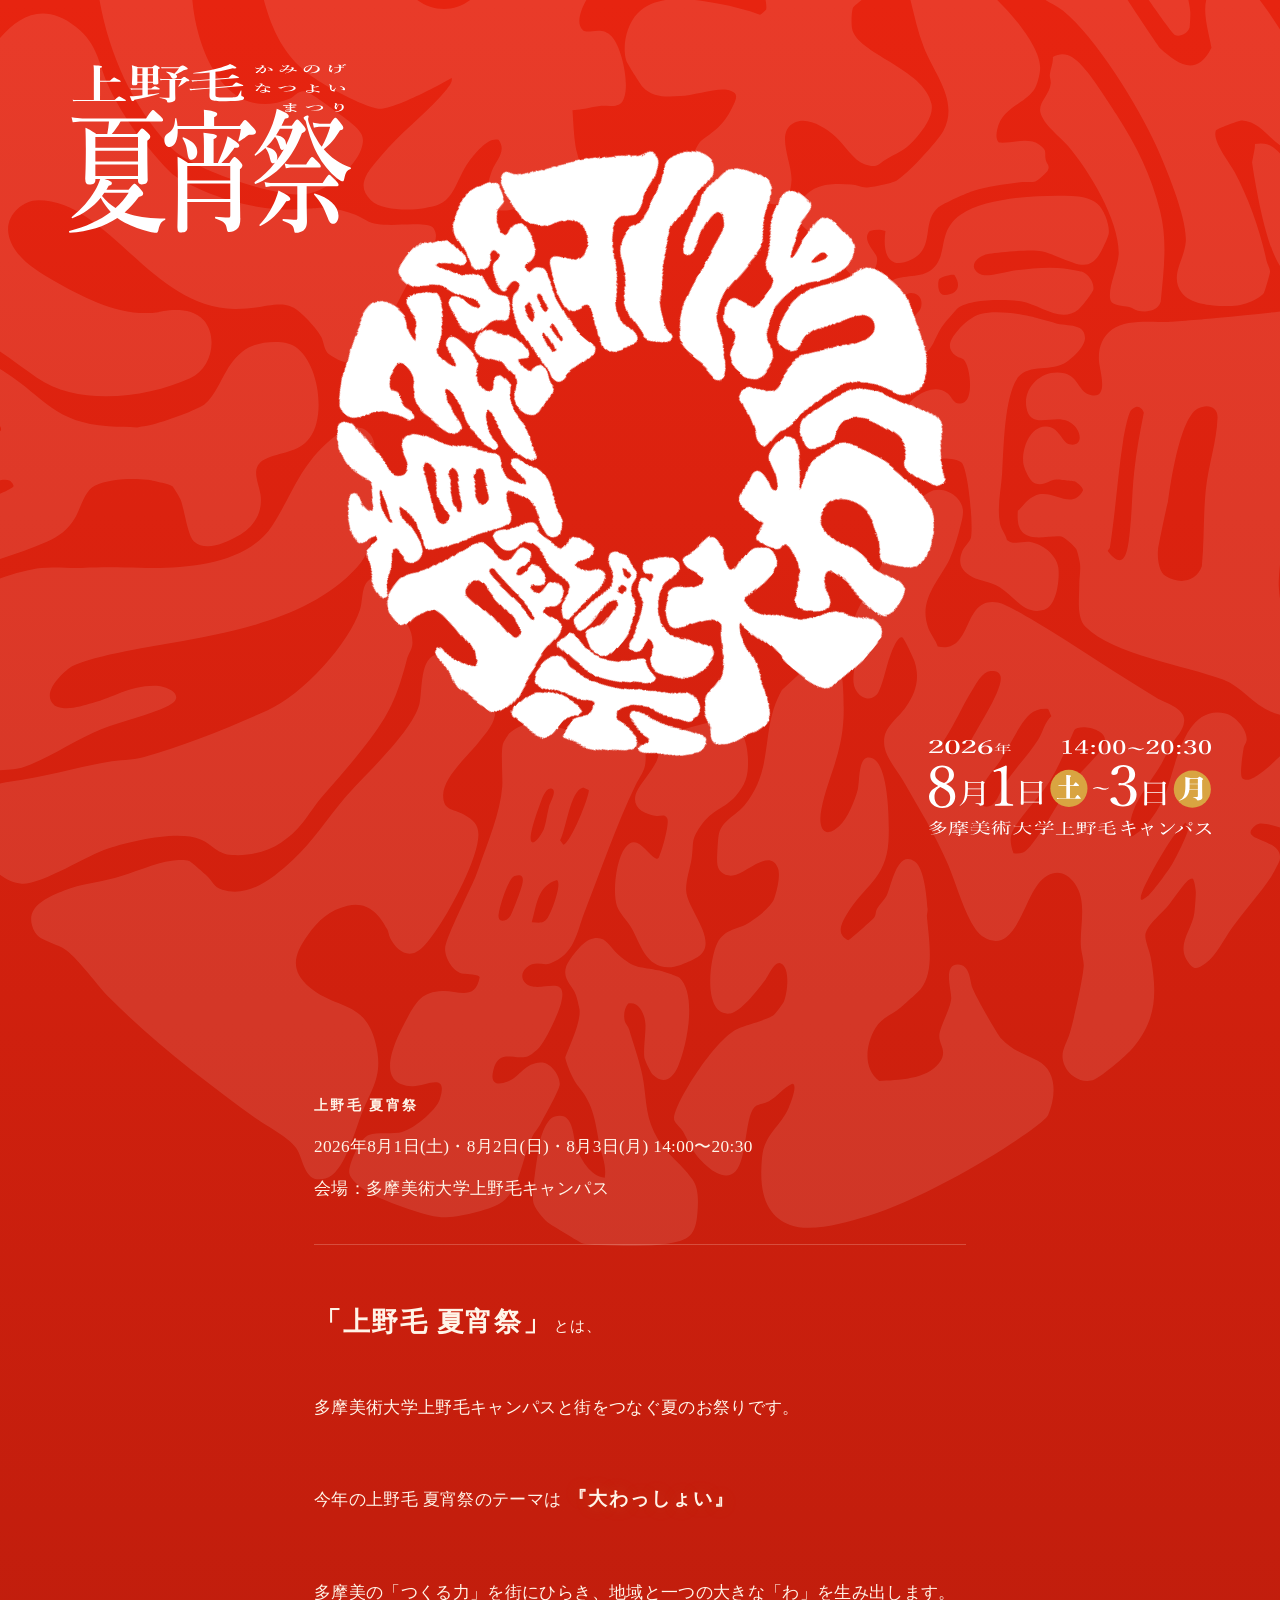
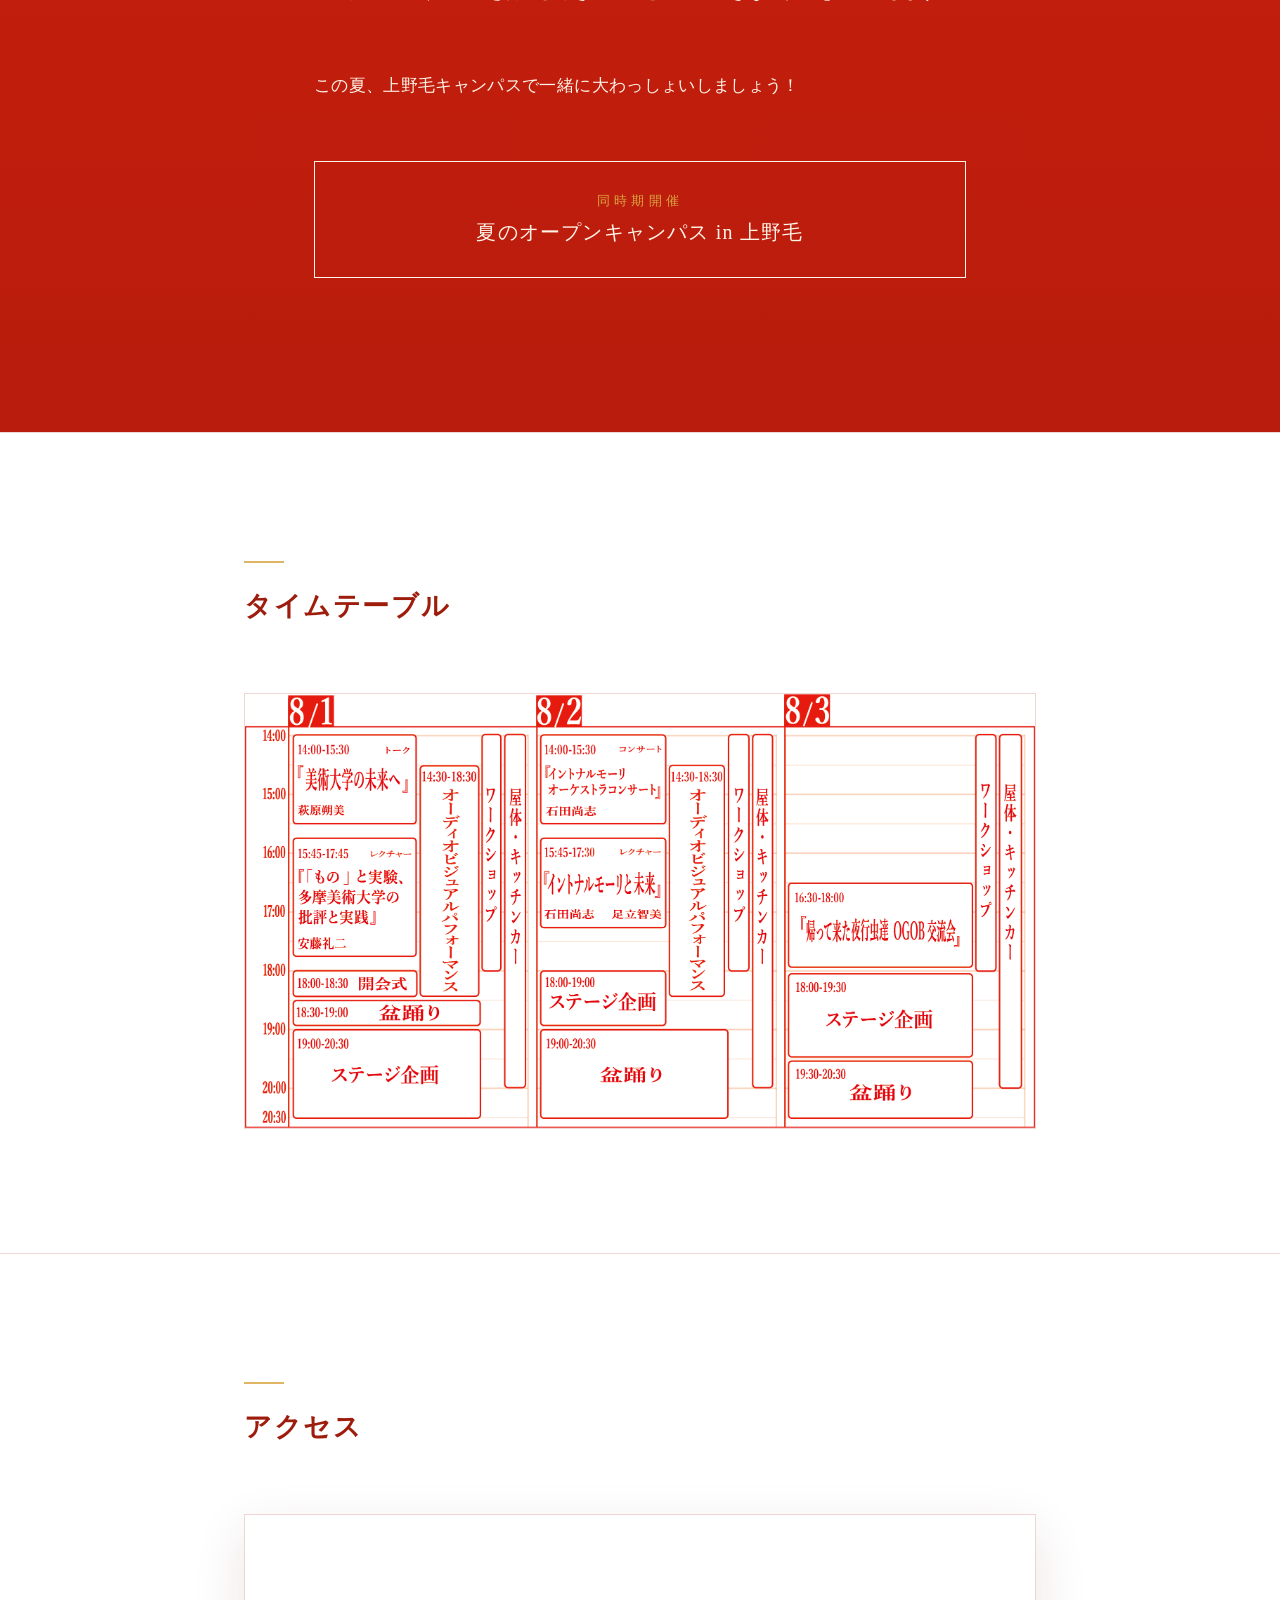
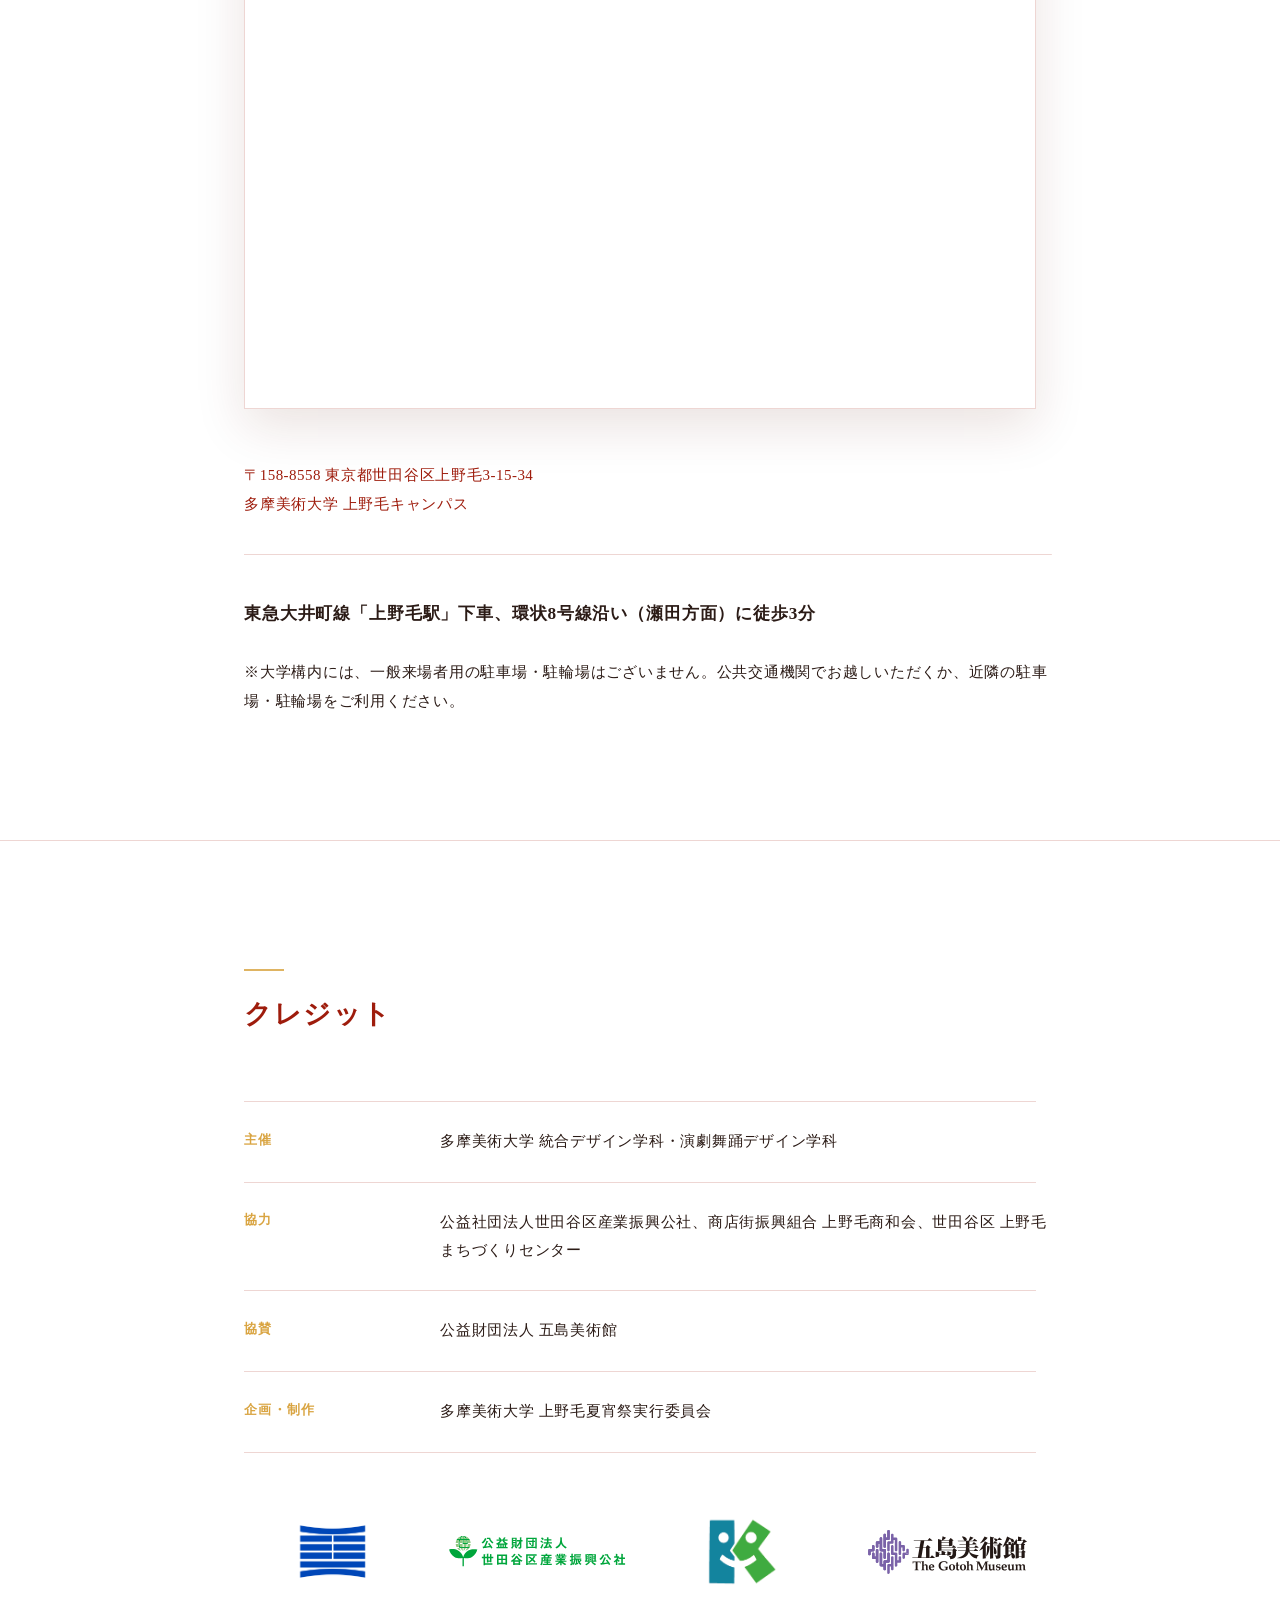
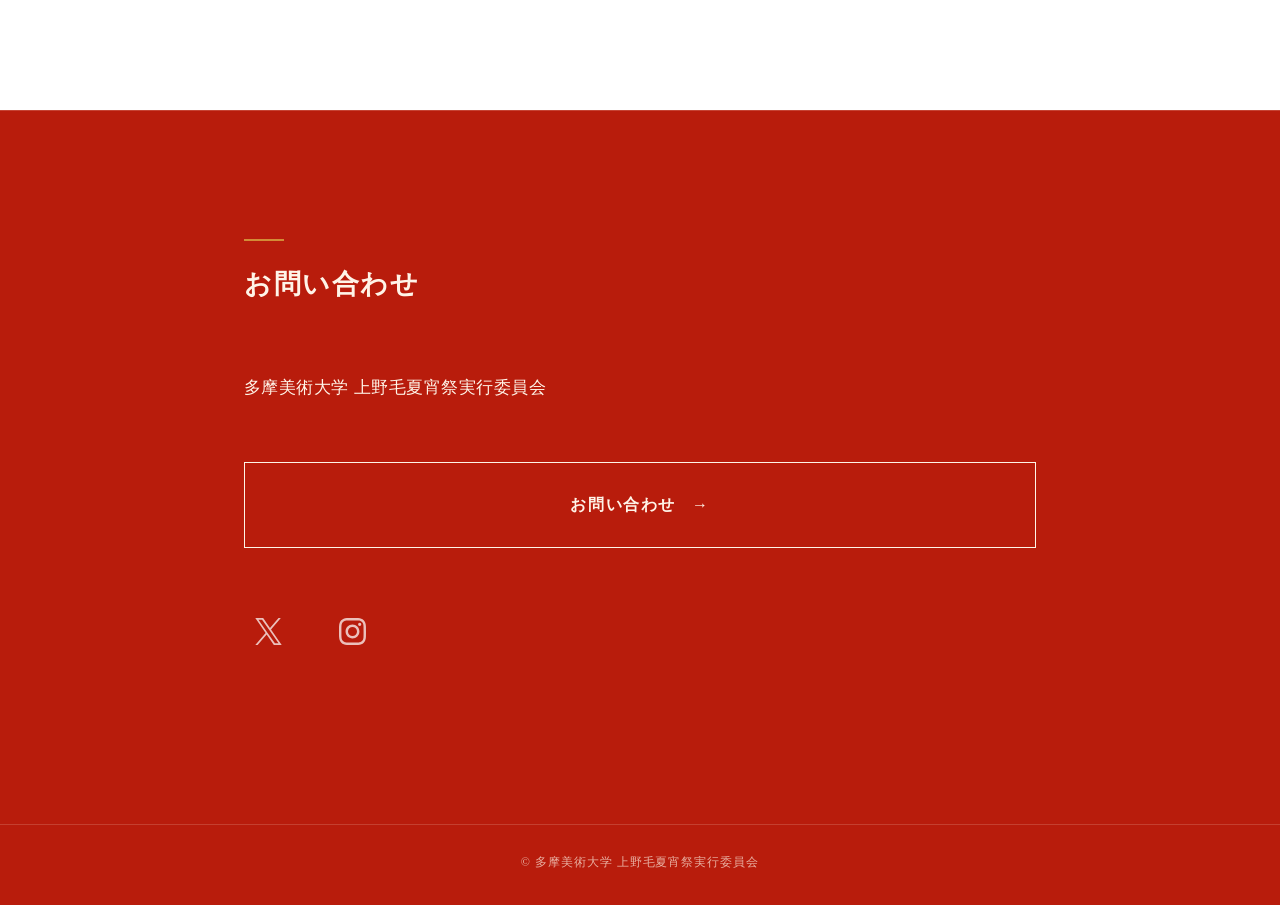
==== index.html @ 2c7de1b6 "Add files via upload" ====
<!DOCTYPE html>
<html lang="ja">

<head>
  <meta charset="utf-8">
  <meta name="viewport" content="width=device-width, initial-scale=1.0, viewport-fit=cover">
  <title>上野毛 夏宵祭</title>
  <meta name="description" content="多摩美術大学上野毛キャンパスと街をつなぐ夏のお祭り「上野毛 夏宵祭」。2026年8月1日(土)〜3日(月)14:00〜20:30開催。">
  <meta property="og:title" content="上野毛 夏宵祭">
  <meta property="og:description" content="多摩美術大学上野毛キャンパスと街をつなぐ夏のお祭り「上野毛 夏宵祭」。2026年8月1日(土)〜3日(月) 14:00〜20:30開催。">
  <meta property="og:type" content="website">
  <meta property="og:image" content="logo.svg">
  <meta name="color-scheme" content="light">
  <link rel="icon" type="image/svg+xml" href="logo.svg">
  <link href="sanitize.css" rel="stylesheet">
  <link href="style.css" rel="stylesheet">
</head>

<body>
  <svg width="0" height="0" style="position:absolute; overflow:hidden" aria-hidden="true">
    <defs>
      <filter id="wobble" x="-20%" y="-20%" width="140%" height="140%" color-interpolation-filters="sRGB">
        <feTurbulence type="fractalNoise" numOctaves="2" seed="7" result="noise">
          <animate attributeName="baseFrequency" dur="24s" values="0.012 0.018;0.02 0.01;0.012 0.018"
            repeatCount="indefinite" />
        </feTurbulence>
        <feDisplacementMap in="SourceGraphic" in2="noise" scale="22" xChannelSelector="R" yChannelSelector="G" />
      </filter>
    </defs>
  </svg>

  <header class="site-header" id="siteHeader">
    <a href="#Top" class="brand-mark">上野毛 夏宵祭</a>
    <nav>
      <ul>
        <li><a class="nav-timetable" href="#Timetable">タイムテーブル</a></li>
        <li><a href="#Access">アクセス</a></li>
        <li><a href="#Credit">クレジット</a></li>
        <li><a href="#Form">お問い合わせ</a></li>
      </ul>
    </nav>
  </header>

  <div class="hero-zone">
    <section id="Top" class="Top">
      <div class="Logo">
        <div class="logo-spin" id="logoSpin">
          <img src="logo.svg" alt="上野毛 夏宵祭 大わっしょい">
        </div>
      </div>

      <div class="hero">
        <div class="hero-top-group">
          <div class="Title fade-in" data-fade-delay="1">
            <h1 class="visually-hidden">上野毛 夏宵祭</h1>
            <img src="title.svg" alt="上野毛 夏宵祭">
          </div>
        </div>

        <div class="Date fade-in" data-fade-delay="2">
          <img src="date.svg" alt="2026年8月1日(土)〜3日(月) 14:00〜20:30 多摩美術大学上野毛キャンパス">
        </div>
      </div>
    </section>

    <section id="Overview" class="Overview-section">
      <div class="Overview">
        <p class="overview-meta fade-in">
          <span class="overview-meta-title">上野毛 夏宵祭</span>
          <span class="overview-meta-line">2026年8月1日(土)・8月2日(日)・8月3日(月) 14:00〜20:30</span>
          <span class="overview-meta-line">会場：多摩美術大学上野毛キャンパス</span>
        </p>

        <h2 class="fade-in"><span class="heading-main">「上野毛 夏宵祭」</span><span class="toha">とは、</span></h2>

        <p class="fade-in">
          多摩美術大学上野毛キャンパスと街をつなぐ夏のお祭りです。
        </p>
        <p class="fade-in lead">今年の上野毛 夏宵祭のテーマは<span class="theme theme-drop">『大わっしょい』</span></p>
        <p class="fade-in">
          多摩美の「つくる力」を街にひらき、地域と一つの大きな「わ」を生み出します。
        </p>
        <p class="fade-in">この夏、上野毛キャンパスで一緒に大わっしょいしましょう！</p>

        <div class="notice fade-in">
          <span class="notice-label">同時期開催</span>
          <span class="notice-body">夏のオープンキャンパス in 上野毛</span>
        </div>
      </div>
    </section>
  </div>

  <section id="Timetable" class="Timetable">
    <div class="section-inner">
      <h2 class="fade-in">タイムテーブル</h2>

      <div class="timetable-wrap fade-in">
        <img src="timetable.png" alt="2026年8月1日から8月3日までのタイムテーブル">
      </div>
    </div>
  </section>

  <section id="Access" class="Access">
    <div class="section-inner">
      <h2 class="fade-in">アクセス</h2>

      <div class="map-wrap fade-in">
        <iframe
          src="https://www.google.com/maps/embed?pb=!1m18!1m12!1m3!1d3243.5521321354745!2d139.63661190000002!3d35.61411280000001!2m3!1f0!2f0!3f0!3m2!1i1024!2i768!4f13.1!3m3!1m2!1s0x6018f44269ab2271%3A0x83aaddc3f3e6a5f8!2z5aSa5pGp576O6KGT5aSn5a2m5LiK6YeO5q-b44Kt44Oj44Oz44OR44K5!5e0!3m2!1sja!2sjp!4v1781884078794!5m2!1sja!2sjp"
          width="600" height="450" style="border:0;" allowfullscreen="" loading="lazy"
          referrerpolicy="no-referrer-when-downgrade"></iframe>
      </div>

      <div class="access-info fade-in">
        <p class="address">〒158-8558 東京都世田谷区上野毛3-15-34<br>多摩美術大学 上野毛キャンパス</p>

        <dl class="access-list">
          <div class="access-row">
            <dd>東急大井町線「上野毛駅」下車、環状8号線沿い（瀬田方面）に徒歩3分</dd>
          </div>
          <div class="access-row">
            <dd>※大学構内には、一般来場者用の駐車場・駐輪場はございません。公共交通機関でお越しいただくか、近隣の駐車場・駐輪場をご利用ください。</dd>
          </div>
        </dl>
      </div>
    </div>
  </section>

  <section id="Credit" class="Credit">
    <div class="section-inner">
      <h2 class="fade-in">クレジット</h2>

      <dl class="credit-list fade-in">
        <div class="credit-row">
          <dt>主催</dt>
          <dd>多摩美術大学 統合デザイン学科・演劇舞踊デザイン学科</dd>
        </div>
        <div class="credit-row">
          <dt>協力</dt>
          <dd>公益社団法人世田谷区産業振興公社、商店街振興組合 上野毛商和会、世田谷区 上野毛まちづくりセンター</dd>
        </div>
        <div class="credit-row">
          <dt>協賛</dt>
          <dd>公益財団法人 五島美術館</dd>
        </div>
        <div class="credit-row">
          <dt>企画・制作</dt>
          <dd>多摩美術大学 上野毛夏宵祭実行委員会</dd>
        </div>
      </dl>

      <div class="logos fade-in">
        <img class="logo-tamabi" src="tamabi.png" alt="多摩美術大学">
        <img class="logo-koeki" src="koeki.svg" alt="公益財団法人">
        <img class="logo-showakai" src="showakai.png" alt="上野毛商和会">
        <img class="logo-goto" src="goto.svg" alt="五島美術館">
      </div>
    </div>
  </section>

  <section id="Form" class="Form">
    <div class="section-inner">
      <h2 class="fade-in">お問い合わせ</h2>
      <p class="form-text fade-in">
        多摩美術大学 上野毛夏宵祭実行委員会
      </p>

      <a class="contact-link fade-in" href="https://forms.gle/DWbM19Lf968j3efZ6" target="_blank" rel="noopener">
        <span>お問い合わせ</span>
        <span class="contact-link-arrow" aria-hidden="true">→</span>
      </a>

      <div class="social-links fade-in">
        <a href="https://x.com/natsuyoimatsuri?s=20" target="_blank" rel="noopener" aria-label="X（旧Twitter）">
          <img src="x.svg" alt="x">
        </a>
        <a href="https://www.instagram.com/natsuyoimatsuri?utm_source=ig_web_button_share_sheet&amp;igsh=ZDNlZDc0MzIxNw=="
          target="_blank" rel="noopener" aria-label="Instagram"> <img src="Instagram.svg" alt="instagram">
        </a>
      </div>
    </div>
  </section>

  <footer>
    <small>&copy; 多摩美術大学 上野毛夏宵祭実行委員会</small>
  </footer>

  <script src="main.js"></script>
</body>

</html>
---- sanitize.css ----
/* Reset
 * ========================================================================== */

*,
::before,
::after {
  box-sizing: border-box;
}

::before,
::after {
  text-decoration: inherit;
  vertical-align: inherit;
}

html {
  cursor: default;
  line-height: 1.5;
  tab-size: 4;
  -webkit-tap-highlight-color: transparent;
  -webkit-text-size-adjust: 100%;
  word-break: break-word;
}

/* Sections
 * ========================================================================== */

body {
  margin: 0;
}

h1 {
  font-size: 2em;
  margin: 0.67em 0;
}

/* Grouping content
 * ========================================================================== */

dl dl, dl ol, dl ul,
ol dl, ul dl,
ol ol, ol ul,
ul ol, ul ul {
  margin: 0;
}

hr {
  height: 0;
  overflow: visible;
}

nav ol,
nav ul {
  list-style: none;
  padding: 0;
}

pre {
  font-family: monospace, monospace;
  font-size: 1em;
}

/* Text-level semantics
 * ========================================================================== */

a {
  background-color: transparent;
}

abbr[title] {
  text-decoration: underline dotted;
}

b,
strong {
  font-weight: bolder;
}

code,
kbd,
samp {
  font-family: monospace, monospace;
  font-size: 1em;
}

small {
  font-size: 80%;
}

/* Embedded content
 * ========================================================================== */

audio,
canvas,
iframe,
img,
svg,
video {
  vertical-align: middle;
}

iframe {
  border-style: none;
}

img {
  border-style: none;
}

svg:not([fill]) {
  fill: currentColor;
}

/* Tabular data
 * ========================================================================== */

table {
  border-collapse: collapse;
}

/* Forms
 * ========================================================================== */

button,
input,
select {
  margin: 0;
}

button {
  text-transform: none;
}

button,
[type="button"],
[type="reset"],
[type="submit"]

fieldset {
  border: 1px solid #a0a0a0;
  padding: 0.35em 0.75em 0.625em;
}

legend {
  color: inherit;
  display: table;
  max-width: 100%;
  white-space: normal;
}

progress {
  vertical-align: baseline;
}

select {
  text-transform: none;
}

textarea {
  margin: 0;
  overflow: auto;
  resize: vertical;
}

[type="checkbox"],
[type="radio"] {
  padding: 0;
}

[type="search"] {
  outline-offset: -2px;
}

::-webkit-inner-spin-button,
::-webkit-outer-spin-button {
  height: auto;
}

::-webkit-input-placeholder {
  color: inherit;
  opacity: 0.54;
}

::-webkit-search-decoration {
  -webkit-appearance: none;
}

::-webkit-file-upload-button {
  -webkit-appearance: button;
  font: inherit;
}

::-moz-focus-inner {
  border-style: none;
  padding: 0;
}

:-moz-focusring {
  outline: 1px dotted ButtonText;
}

:-moz-ui-invalid {
  box-shadow: none;
}

/* Interactive
 * ========================================================================== */

dialog {
  background-color: white;
  border: solid;
  color: black;
  display: block;
  height: fit-content;
  left: 0;
  margin: auto;
  padding: 1em;
  position: absolute;
  right: 0;
  width: fit-content;
}

dialog:not([open]) {
  display: none;
}

summary {
  display: list-item;
}

/* User interaction
 * ========================================================================== */

a,
area,
button,
input,
label,
select,
summary,
textarea,
[tabindex] {
  touch-action: manipulation;
}

[hidden] {
  display: none;
}

/* Accessibility
 * ========================================================================== */

[aria-busy="true"] {
  cursor: progress;
}

[aria-controls] {
  cursor: pointer;
}

[aria-disabled="true"],
[disabled] {
  cursor: not-allowed;
}

[aria-hidden="false"][hidden] {
  display: initial;
}

[aria-hidden="false"][hidden]:not(:focus) {
  clip: rect(0, 0, 0, 0);
  position: absolute;
}
---- style.css ----
:root {
  --red: #e72410;
  --red-ink: #9e1c0c;
  --red-deep: #b81c0c;
  --ink: #2b1b16;
  --cream: #fff4e8;
  --paper: #fff8ee;
  --cream-faint: rgba(255, 244, 232, 0.22);
  --paper-line: rgba(158, 28, 12, 0.18);
  --gold: #d9a441;
  --green: #0a7f4f;

  --font-display: "Yu Mincho", "YuMincho", "Hiragino Mincho ProN", serif;
  --font-body: "Yu Mincho", "YuMincho", "Hiragino Mincho ProN", serif;

  --ease-out: cubic-bezier(0.16, 1, 0.3, 1);
  --ease-soft: cubic-bezier(0.22, 0.61, 0.36, 1);
}

*,
*::before,
*::after {
  box-sizing: border-box;
  margin: 0;
  padding: 0;
}

html {
  scroll-behavior: smooth;
  background: var(--red);
  color-scheme: light;
  overscroll-behavior-y: none;
}

body {
  position: relative;
  isolation: isolate;
  background: var(--red);
  min-height: 100vh;
  min-height: 100svh;
  color: var(--red-ink);
  font-family: var(--font-body);
  overflow-x: hidden;
  -webkit-font-smoothing: antialiased;
  text-rendering: optimizeLegibility;
}

body::before {
  display: none;
}

a {
  color: inherit;
  text-decoration: none;
}

img {
  display: block;
  max-width: 100%;
}

::selection {
  background: var(--cream);
  color: var(--red-ink);
}

:focus-visible {
  outline: 2px solid var(--green);
  outline-offset: 6px;
}

.visually-hidden {
  position: absolute;
  width: 1px;
  height: 1px;
  padding: 0;
  margin: -1px;
  overflow: hidden;
  clip: rect(0, 0, 0, 0);
  white-space: nowrap;
  border: 0;
}

section {
  position: relative;
  width: 100%;
  scroll-margin-top: 78px;
}

#Top {
  scroll-margin-top: 0;
}


/* ===================================================================
   フェードイン（スクロール演出）
=================================================================== */

.fade-in {
  opacity: 0;
  transform: translateY(22px);
  transition: opacity 1.1s var(--ease-out),
    transform 1.1s var(--ease-out);
  will-change: opacity, transform;
}

.fade-in.is-visible {
  opacity: 1;
  transform: translateY(0);
  will-change: auto;
}

@media (prefers-reduced-motion: reduce) {
  .fade-in {
    opacity: 1;
    transform: none;
    transition: none;
  }

  .site-header {
    opacity: 1;
    transform: none;
    pointer-events: auto;
    transition: none;
    animation: none !important;
  }

  .logo-spin {
    animation: none !important;
  }

  .logo-spin img {
    filter: brightness(0) invert(1) !important;
  }
}


/* ===================================================================
   HEADER
=================================================================== */

.site-header {
  position: fixed;
  top: 0;
  left: 0;
  right: 0;
  z-index: 100;
  display: flex;
  align-items: flex-start;
  justify-content: space-between;
  padding: clamp(20px, 2.2vw, 24px) clamp(22px, 4vw, 58px);
  background: none;
  opacity: 0;
  transform: translateY(-12px);
  pointer-events: none;
  transition: opacity 0.7s var(--ease-out),
    transform 0.7s var(--ease-out);
}

.site-header.is-visible {
  opacity: 1;
  transform: translateY(0);
  pointer-events: auto;
}

.site-header.is-appearing {
  animation: headerAppear 0.9s var(--ease-out) both;
}

@keyframes headerAppear {
  from {
    opacity: 0;
    transform: translateY(-14px);
  }

  to {
    opacity: 1;
    transform: translateY(0);
  }
}

/* 既定（地が赤系のとき）：白文字。.is-on-light が付くと赤文字に反転 */
.brand-mark {
  display: inline-block;
  font-family: var(--font-display);
  font-size: clamp(15px, 1.3vw, 17px);
  font-weight: 600;
  letter-spacing: 0.16em;
  color: var(--cream);
  white-space: nowrap;
  transform: scaleX(1.2);
  transform-origin: left center;
  transition: color 0.35s var(--ease-soft);
}

.site-header nav ul {
  display: flex;
  flex-direction: column;
  align-items: flex-end;
  gap: clamp(6px, 1vw, 9px);
  list-style: none;
}

.site-header nav li,
.site-header nav a {
  white-space: nowrap;
}

.site-header nav a {
  position: relative;
  display: inline-block;
  font-size: clamp(13px, 1.05vw, 14.5px);
  letter-spacing: 0.12em;
  color: var(--cream);
  opacity: 1;
  padding-bottom: 3px;
  transform: scaleX(1.2);
  transform-origin: right center;
  transition: opacity 0.3s var(--ease-soft),
    color 0.35s var(--ease-soft),
    transform 0.35s var(--ease-soft);
}

.site-header nav a::after {
  content: "";
  position: absolute;
  left: 0;
  right: 100%;
  bottom: 0;
  height: 1px;
  background: var(--gold);
  transition: right 0.35s var(--ease-out);
}

.site-header nav a:hover {
  opacity: 1;
}

.site-header nav a:hover::after {
  right: 0;
}

/* 背後が白系（Access / Credit）のときは赤文字に反転 */
.site-header.is-on-light .brand-mark,
.site-header.is-on-light nav a {
  color: var(--red-ink);
}


/* ===================================================================
   HERO ZONE — Top + Overview を貫く共通の背景模様
=================================================================== */

.hero-zone {
  position: relative;
  isolation: isolate;
  overflow: hidden;
  color: var(--cream);
  background: linear-gradient(180deg, var(--red) 0%, var(--red-deep) 100%);
}

/* 背景にうっすら浮かぶロゴ模様（白・透明度10%）。
   横は画面中央、縦はTopセクションの中央に正確に重なる位置に固定。
   画面横幅に連動して拡大縮小し、画像1枚分の余韻がOverview上部まで自然に続く。 */
.hero-zone::before {
  content: "";
  position: absolute;
  inset: 0;
  background-image: url("logo.svg");
  background-repeat: no-repeat;
  background-position: center calc(50svh - 60vw);
  background-size: 120vw;
  filter: brightness(0) invert(1);
  opacity: 0.1;
  pointer-events: none;
  z-index: 0;
}

.hero-zone::after {
  content: "";
  position: absolute;
  inset: auto 0 0;
  height: clamp(88px, 13vw, 160px);
  pointer-events: none;
  z-index: 0;
}

.hero-zone>section {
  position: relative;
  z-index: 1;
}


/* ===================================================================
   TOP — ファーストビュー
=================================================================== */

.Top {
  width: 100%;
  height: 100vh;
  height: 100svh;
  min-height: 560px;
  position: relative;
  display: flex;
  flex-direction: column;
  justify-content: center;
}

.Top .hero {
  position: absolute;
  inset: 0;
  max-width: 1440px;
  margin: 0 auto;
  padding: clamp(38px, 5vw, 64px) clamp(28px, 5.4vw, 88px);
  display: flex;
  flex-direction: column;
  justify-content: space-between;
  pointer-events: none;
}

/* モバイル専用グループ。PCではグリッドに干渉しないよう透過させる */
.hero-top-group {
  display: contents;
}

.Title {
  align-self: flex-start;
  pointer-events: auto;
}

.Title img {
  width: clamp(230px, 22vw, 340px);
  height: auto;
  filter: brightness(0) invert(1);
}

/* ロゴは画面（Top）の縦横中央に正確に固定。Title/Dateのレイヤーとは独立 */
.Logo {
  position: absolute;
  top: 50%;
  left: 50%;
  transform: translate(-50%, -50%);
  display: flex;
  justify-content: center;
  align-items: center;
  pointer-events: none;
}

/* ゆっくり回転＋スクロールで一瞬加速する祭りの鼓動 */
.logo-spin {
  width: clamp(340px, 47vw, 620px);
  transform: rotate(var(--spin-angle, 0deg));
  animation: logoRotate 48s linear infinite;
  transform-origin: 50% 50%;
}

.logo-spin.is-pulsing {
  animation: logoBurst 1.8s var(--ease-soft) 1;
}

.logo-spin img {
  width: 100%;
  height: auto;
  filter: brightness(0) invert(1) url("#wobble");
}

@keyframes logoRotate {
  from {
    transform: rotate(var(--spin-angle, 0deg));
  }

  to {
    transform: rotate(calc(var(--spin-angle, 0deg) + 360deg));
  }
}

/* スクロールで「太鼓を打つ」ように一拍加速してから定速回転に戻す */
@keyframes logoBurst {
  from {
    transform: rotate(var(--spin-angle, 0deg));
  }

  to {
    transform: rotate(calc(var(--spin-angle, 0deg) + 130deg));
  }
}

.Date {
  align-self: flex-end;
  display: flex;
  justify-content: flex-end;
  pointer-events: auto;
}

.Date img {
  width: clamp(240px, 22vw, 316px);
  height: auto;
  filter: none;
}


/* ===================================================================
   OVERVIEW — 説明文
=================================================================== */

.Overview-section {
  width: 100%;
}

.Overview-section.has-settled .fade-in {
  opacity: 1 !important;
  transform: none !important;
  transition-delay: 0s !important;
  will-change: auto;
}

.Overview {
  max-width: 780px;
  margin: 0 auto;
  padding: clamp(124px, 15vw, 204px) clamp(28px, 5vw, 84px) clamp(104px, 12vw, 156px);
}

/* 開催概要：チケットの半券のような実在感を罫線と数字組版で */
.overview-meta {
  display: flex;
  flex-direction: column;
  gap: 7px;
  margin-bottom: clamp(48px, 7vw, 76px);
  padding-bottom: clamp(26px, 3.6vw, 38px);
  border-bottom: 1px solid var(--cream-faint);
  font-size: clamp(12.5px, 1vw, 13.5px);
  letter-spacing: 0.04em;
  line-height: 1.95;
  color: var(--cream);
}

.overview-meta-title {
  display: inline-block;
  font-family: var(--font-display);
  font-size: clamp(13.5px, 1.05vw, 15px);
  font-weight: 600;
  letter-spacing: 0.18em;
  color: var(--cream);
  margin-bottom: 4px;
  transform-origin: left center;
}

/* セクション見出し：太字「本題」+ 細字「接続語」でウェイトの強弱をつくる */
section h2 {
  --heading-stretch: 1.5;
  display: inline-block;
  font-family: var(--font-display);
  font-weight: 600;
  font-size: clamp(23px, 2.1vw, 28px);
  letter-spacing: 0.06em;
  line-height: 1.48;
  margin-bottom: clamp(34px, 4.6vw, 48px);
  transform: scaleY(var(--heading-stretch));
}

section h2 .heading-main {
  display: inline-block;
  transform-origin: left center;
}

section h2 .toha {
  display: inline-block;
  font-weight: 400;
  font-size: clamp(15px, 1.2vw, 18px);
  color: var(--cream);
  letter-spacing: 0.08em;
  margin-left: 0.15em;
}

.Overview p {
  transform: scaleX(1.025);
  transform-origin: left center;
  font-size: clamp(16px, 1.35vw, 18px);
  line-height: 2;
  letter-spacing: 0.02em;
  margin-bottom: clamp(42px, 5.2vw, 58px);
}

.Overview p.lead {
  display: flex;
  align-items: baseline;
  flex-wrap: wrap;
  gap: 0 0.35em;
  margin-top: 0;
}

/* テーマの一句：本文の中で唯一、太く大きく際立たせる */
.Overview .theme {
  display: inline-block;
  font-family: var(--font-display);
  font-weight: 600;
  font-size: clamp(18px, 1.5vw, 24px);
  letter-spacing: 0.1em;
  line-height: 1;
  color: var(--cream);
  margin: 0;
  text-shadow: 0 0 18px rgba(217, 164, 65, 0.24);
  transform-origin: left center;
}

.notice {
  width: 100%;
  margin-top: clamp(40px, 5.6vw, 56px);
  display: flex;
  flex-direction: column;
  align-items: center;
  text-align: center;
  gap: 6px;
  padding: clamp(22px, 2.8vw, 30px) clamp(24px, 3.2vw, 36px);
  border: 1px solid var(--cream);
  background: transparent;
}

.notice-label {
  display: inline-block;
  font-family: var(--font-display);
  font-size: clamp(12px, 1vw, 16px);
  letter-spacing: 0.32em;
  color: var(--gold);
  transform-origin: center;
}

.notice-body {
  display: inline-block;
  font-size: clamp(18px, 1.6vw, 20px);
  letter-spacing: 0.06em;
  white-space: nowrap;
  transform-origin: center;
}


/* ===================================================================
   共通セクションラッパー（Access / Credit / Form）
=================================================================== */

.section-inner {
  max-width: 920px;
  margin: 0 auto;
  padding: clamp(88px, 10vw, 128px) clamp(28px, 5vw, 84px) clamp(84px, 10vw, 124px);
}

/* セクション見出しの上に、装飾的な短い飾り罫を添える */
.section-inner h2::before {
  content: "";
  display: block;
  width: 40px;
  height: 2px;
  background: var(--gold);
  margin-bottom: clamp(18px, 2.4vw, 24px);
  transform: scaleY(0.82);
  transform-origin: left center;
}


/* ===================================================================
   TIMETABLE
=================================================================== */

.Timetable {
  background: #ffffff;
  color: var(--red-ink);
  border-top: 1px solid var(--paper-line);
}

.timetable-wrap {
  width: 100%;
  margin-top: clamp(10px, 1.6vw, 18px);
  border: 1px solid var(--paper-line);
  background: #fff;
  overflow-x: auto;
  -webkit-overflow-scrolling: touch;
}

.timetable-wrap img {
  width: 100%;
  min-width: 720px;
  height: auto;
  display: block;
}


/* ===================================================================
   ACCESS
=================================================================== */

.Access {
  background: #ffffff;
  color: var(--red-ink);
  border-top: 1px solid var(--paper-line);
}

.map-wrap {
  position: relative;
  width: 100%;
  aspect-ratio: 16 / 10;
  margin-top: clamp(10px, 1.6vw, 18px);
  margin-bottom: clamp(36px, 5vw, 52px);
  border: 1px solid var(--paper-line);
  background: #fff;
  box-shadow: 0 18px 48px rgba(87, 21, 12, 0.12);
  overflow: hidden;
}

.map-wrap iframe {
  width: 100%;
  height: 100%;
  display: block;
}

.access-info .address {
  transform: scaleX(1.02);
  transform-origin: left center;
  font-size: clamp(14.5px, 1.15vw, 16px);
  line-height: 1.95;
  letter-spacing: 0.03em;
  margin-bottom: clamp(30px, 4vw, 42px);
  padding-bottom: clamp(26px, 3.4vw, 36px);
  border-bottom: 1px solid var(--paper-line);
}

.access-list {
  display: flex;
  flex-direction: column;
  gap: clamp(22px, 3vw, 28px);
}

.access-row dd {
  transform: scaleX(1.02);
  transform-origin: left center;
  font-size: clamp(14px, 1.15vw, 15.5px);
  line-height: 1.95;
  letter-spacing: 0.03em;
  color: var(--ink);
}

.access-row:first-child dd {
  font-size: clamp(15.5px, 1.32vw, 18px);
  font-weight: 600;
}

/* ===================================================================
   CREDIT
=================================================================== */

.Credit {
  background: #ffffff;
  color: var(--red-ink);
  border-top: 1px solid var(--paper-line);
}

.credit-list {
  margin-top: clamp(10px, 1.6vw, 18px);
  display: flex;
  flex-direction: column;
}

.credit-row {
  display: grid;
  grid-template-columns: clamp(108px, 15vw, 160px) 1fr;
  column-gap: clamp(20px, 2.8vw, 36px);
  padding: clamp(20px, 2.6vw, 26px) 0;
  border-bottom: 1px solid var(--paper-line);
}

.credit-row:first-child {
  border-top: 1px solid var(--paper-line);
}

.credit-row dt {
  display: inline-block;
  font-family: var(--font-display);
  font-size: clamp(13px, 1vw, 14.5px);
  font-weight: 600;
  letter-spacing: 0.1em;
  color: var(--gold);
  padding-top: 0.15em;
  transform-origin: left center;
}

.credit-row dd {
  transform: scaleX(1.02);
  transform-origin: left center;
  font-size: clamp(14px, 1.15vw, 15.5px);
  line-height: 1.9;
  letter-spacing: 0.03em;
  color: var(--ink);
}

.Credit .logos {
  display: grid;
  grid-template-columns: repeat(4, minmax(0, 1fr));
  align-items: center;
  justify-items: center;
  gap: clamp(14px, 2.2vw, 28px);
  margin-top: clamp(44px, 5.4vw, 64px);
  width: 100%;
}

.Credit .logos:empty {
  display: none;
  padding-top: 0;
  border-top: none;
}

.Credit .logos img {
  width: 100%;
  height: clamp(46px, 5.4vw, 72px);
  object-fit: contain;
}

.Credit .logos .logo-tamabi {
  max-width: 96%;
}

.Credit .logos .logo-koeki {
  max-width: 112%;
}

.Credit .logos .logo-showakai {
  max-width: 68%;
}

.Credit .logos .logo-goto {
  max-width: 90%;
}


/* ===================================================================
   FORM
=================================================================== */

.Form {
  background: var(--red-deep);
  color: var(--cream);
  border-top: 1px solid rgba(255, 244, 232, 0.18);
}

.Form .section-inner {
  padding-bottom: clamp(108px, 14vw, 168px);
}

.form-text {
  transform: scaleX(1.03);
  transform-origin: left center;
  font-size: clamp(15px, 1.3vw, 16.5px);
  line-height: 2.1;
  letter-spacing: 0.03em;
  color: var(--cream);
  margin-top: clamp(10px, 1.6vw, 18px);
}

/* お問い合わせフォームへのリンク */
.contact-link {
  width: 100%;
  display: flex;
  align-items: center;
  justify-content: center;
  gap: clamp(12px, 1.6vw, 16px);
  margin-top: clamp(40px, 5.6vw, 56px);
  padding: clamp(22px, 2.8vw, 30px) clamp(24px, 3.2vw, 36px);
  border: 1px solid var(--cream);
  background: transparent;
  font-family: var(--font-display);
  font-size: clamp(14px, 1.25vw, 16px);
  font-weight: 600;
  letter-spacing: 0.1em;
  color: var(--cream);
  text-align: center;
  transform-origin: center;
  transition: background-color 0.35s var(--ease-soft),
    color 0.35s var(--ease-soft);
}

.contact-link:hover {
  background-color: var(--cream);
  color: var(--red-ink);
}

/* X / Instagram アイコンリンク */
.social-links {
  display: flex;
  align-items: center;
  gap: clamp(26px, 3.2vw, 36px);
  margin-top: clamp(44px, 6vw, 60px);
}

.social-links a {
  display: inline-flex;
  align-items: center;
  justify-content: center;
  width: 48px;
  height: 48px;
  opacity: 0.72;
  transition: opacity 0.3s var(--ease-soft);
}

.social-links a:hover {
  opacity: 1;
}

.social-links img {
  width: 27px;
  height: 27px;
  filter: brightness(0) invert(1);
}

footer {
  display: flex;
  justify-content: center;
  padding: 28px 22px 34px;
  background: var(--red-deep);
  color: rgba(255, 244, 232, 0.68);
  font-size: 12px;
  letter-spacing: 0.08em;
  border-top: 1px solid rgba(255, 244, 232, 0.16);
}

footer small {
  font: inherit;
}

@media (hover: hover) {
  .map-wrap {
    transition: transform 0.45s var(--ease-soft), box-shadow 0.45s var(--ease-soft);
  }

  .map-wrap:hover {
    transform: translateY(-2px);
    box-shadow: 0 22px 58px rgba(87, 21, 12, 0.16);
  }
}


/* ===================================================================
   MOBILE
=================================================================== */

@media (max-width: 850px) {
  html,
  body {
    background: var(--red);
  }

  .site-header {
    padding: 16px 20px;
    background: none;
  }

  .site-header nav ul {
    gap: 6px;
  }

  .site-header nav a {
    font-size: 11.5px;
    letter-spacing: 0.1em;
    opacity: 1;
    transform: scaleX(1.14) scaleY(0.96);
  }

  .site-header nav a:hover {
    transform: scaleX(1.14) scaleY(0.96);
  }

  .hero-zone::before {
    background-position: center calc(50svh - 90vw);
    background-size: 180vw;
  }


  .Top {
    height: 100vh;
    height: 100svh;
  }

  .Top .hero {
    position: absolute;
    inset: 0;
    display: flex;
    flex-direction: column;
    justify-content: space-between;
    align-items: center;
    padding: clamp(38px, 10vw, 58px) 24px clamp(46px, 12vw, 70px);
    pointer-events: none;
  }

  .hero-top-group {
    display: flex;
    flex-direction: column;
    align-items: flex-start;
    align-self: flex-start;
    gap: 12px;
  }

  .Title img {
    width: clamp(178px, 49vw, 244px);
  }

  .Date img {
    width: clamp(184px, 49vw, 250px);
  }

  .logo-spin {
    width: clamp(240px, 70vw, 360px);
  }

  .Overview {
    padding: 92px 24px 72px;
  }

  .overview-meta {
    font-size: 12px;
  }

  section h2 {
    font-size: 21px;
  }

  section h2 .toha {
    font-size: 14px;
  }

  .Overview p {
    font-size: 15px;
    line-height: 2.12;
    margin-bottom: 40px;
    transform: scaleX(1.01);
  }

  .Overview .theme {
    font-size: 18px;
    line-height: 1.45;
  }

  .notice {
    padding-inline: 14px;
  }

  .notice-body {
    font-size: clamp(14px, 4vw, 18px);
    letter-spacing: 0.02em;
    transform: scaleX(1.02);
  }

  .access-info .address,
  .access-row dd,
  .credit-row dd,
  .form-text {
    transform: scaleX(1.01);
  }

  .contact-link {
    transform: none;
  }

  .Credit .logos {
    grid-template-columns: repeat(4, minmax(0, 1fr));
    gap: clamp(4px, 1.6vw, 8px);
  }

  .Credit .logos img {
    height: clamp(34px, 10vw, 48px);
  }

  .Credit .logos .logo-tamabi {
    max-width: 110%;
  }

  .Credit .logos .logo-koeki {
    max-width: 142%;
  }

  .Credit .logos .logo-showakai {
    max-width: 86%;
  }

  .Credit .logos .logo-goto {
    max-width: 104%;
  }

  .timetable-wrap {
    margin-inline: -22px;
    width: calc(100% + 44px);
    border-left: none;
    border-right: none;
  }

  .timetable-wrap img {
    min-width: 760px;
  }

  .social-links a {
    opacity: 1;
  }

  .section-inner {
    padding: 60px 22px 68px;
  }

  .credit-row {
    grid-template-columns: 1fr;
    row-gap: 6px;
  }

  .map-wrap {
    aspect-ratio: 1 / 1;
  }

  .Form .section-inner {
    padding-bottom: 84px;
  }
}
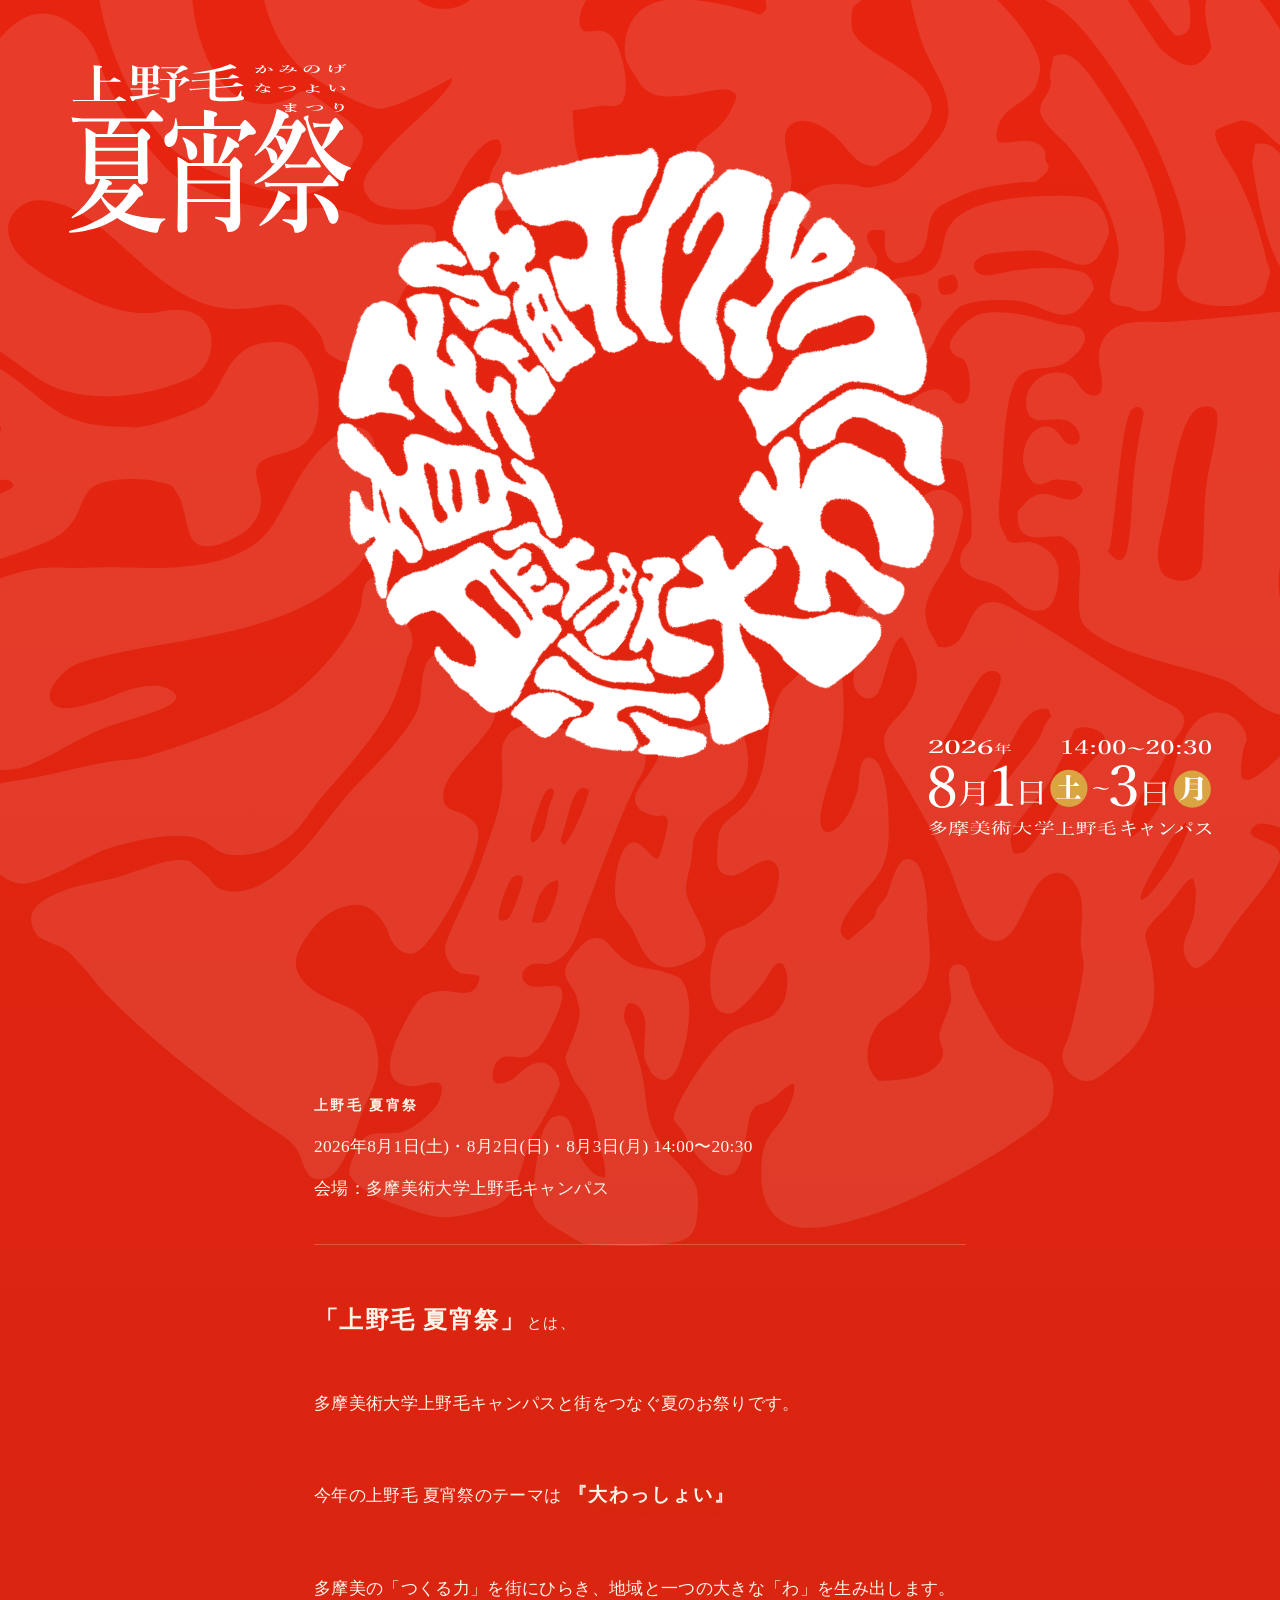
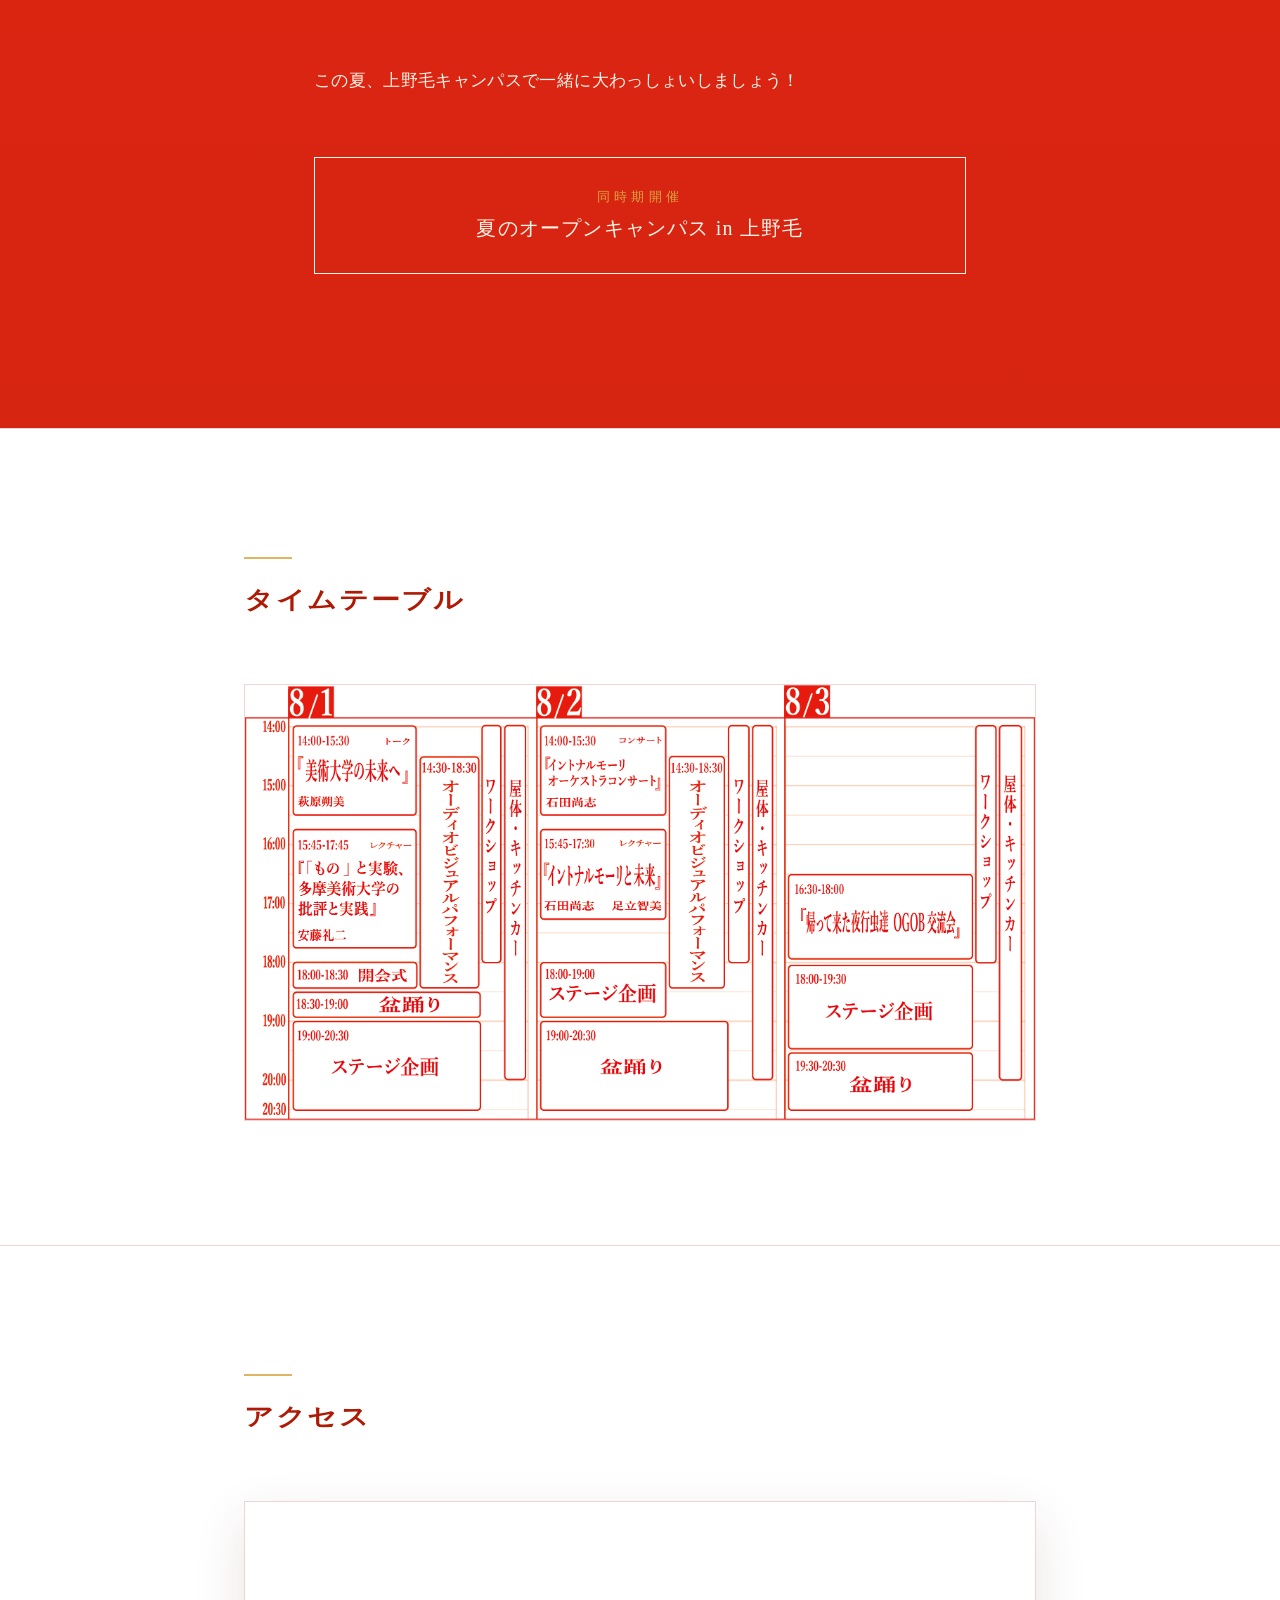
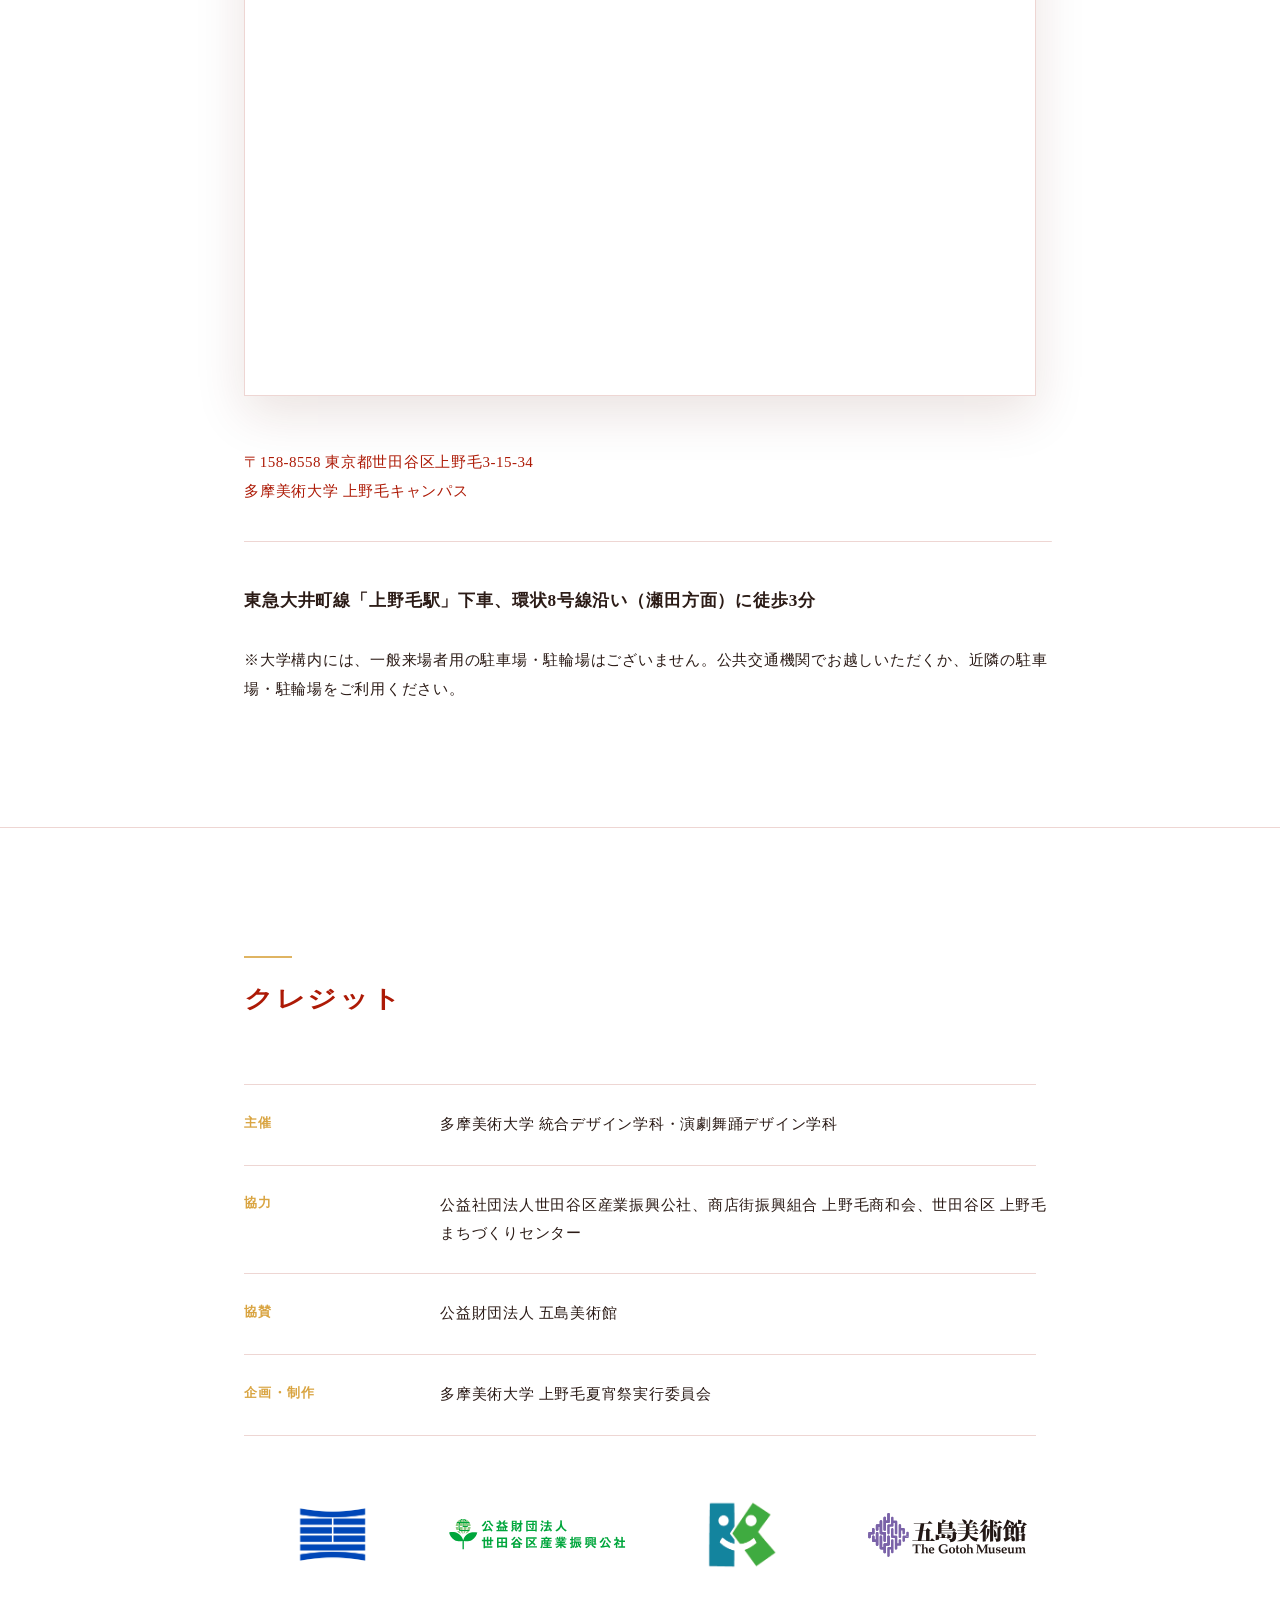
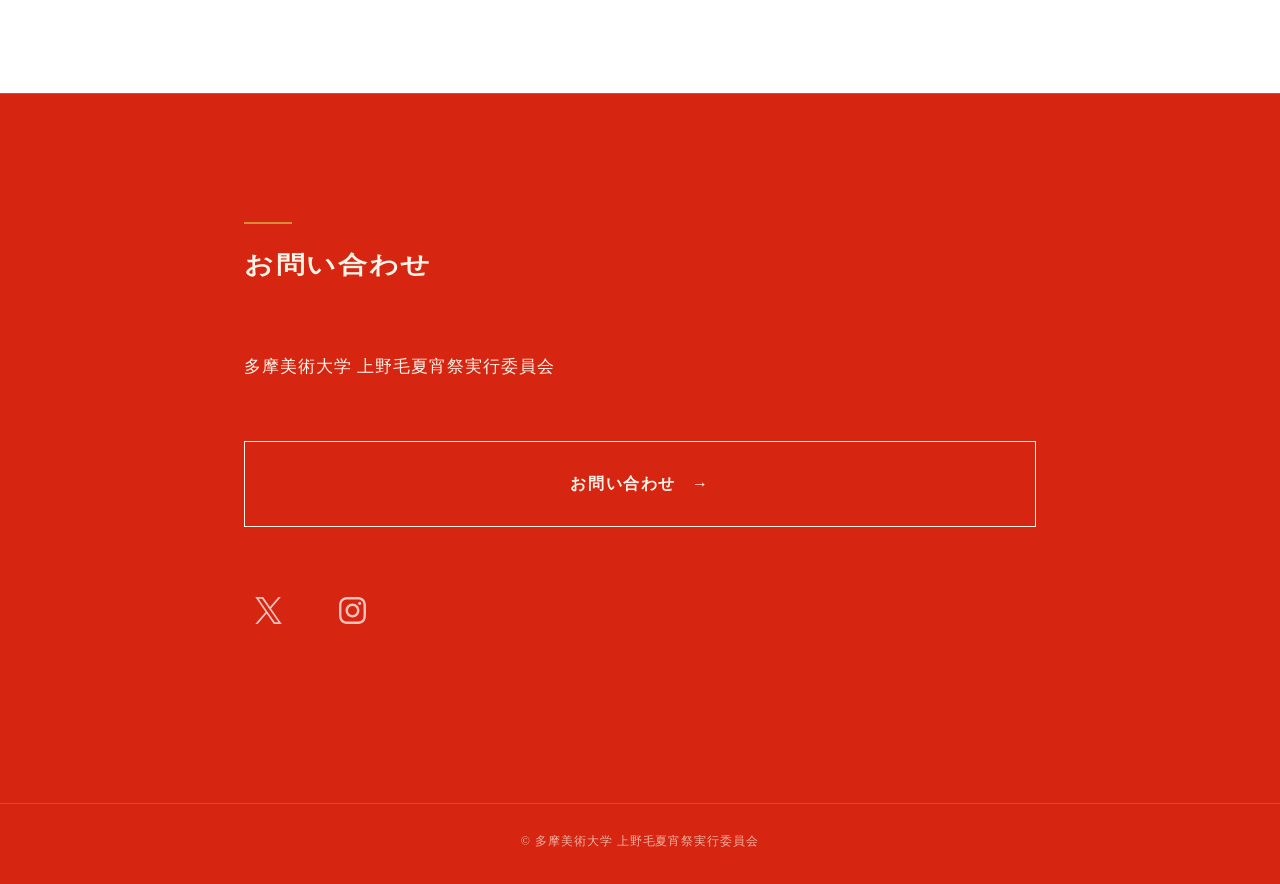
==== commit f03f71d9: "Add files via upload" ====
--- a/index.html
+++ b/index.html
@@ -6,10 +6,11 @@
   <meta name="viewport" content="width=device-width, initial-scale=1.0, viewport-fit=cover">
   <title>上野毛 夏宵祭</title>
   <meta name="description" content="多摩美術大学上野毛キャンパスと街をつなぐ夏のお祭り「上野毛 夏宵祭」。2026年8月1日(土)〜3日(月)14:00〜20:30開催。">
+  <meta name="robots" content="index, follow, max-image-preview:none">
   <meta property="og:title" content="上野毛 夏宵祭">
-  <meta property="og:description" content="多摩美術大学上野毛キャンパスと街をつなぐ夏のお祭り「上野毛 夏宵祭」。2026年8月1日(土)〜3日(月) 14:00〜20:30開催。">
+  <meta property="og:description" content="多摩美術大学上野毛キャンパスと街をつなぐ夏のお祭り「上野毛 夏宵祭」。2026年8月1日(土)〜3日(月)14:00〜20:30開催。">
   <meta property="og:type" content="website">
-  <meta property="og:image" content="logo.svg">
+  <meta property="og:site_name" content="上野毛 夏宵祭">
   <meta name="color-scheme" content="light">
   <link rel="icon" type="image/svg+xml" href="logo.svg">
   <link href="sanitize.css" rel="stylesheet">
@@ -33,7 +34,7 @@
     <a href="#Top" class="brand-mark">上野毛 夏宵祭</a>
     <nav>
       <ul>
-        <li><a class="nav-timetable" href="#Timetable">タイムテーブル</a></li>
+        <li><a href="#Timetable">タイムテーブル</a></li>
         <li><a href="#Access">アクセス</a></li>
         <li><a href="#Credit">クレジット</a></li>
         <li><a href="#Form">お問い合わせ</a></li>
@@ -67,8 +68,8 @@
       <div class="Overview">
         <p class="overview-meta fade-in">
           <span class="overview-meta-title">上野毛 夏宵祭</span>
-          <span class="overview-meta-line">2026年8月1日(土)・8月2日(日)・8月3日(月) 14:00〜20:30</span>
-          <span class="overview-meta-line">会場：多摩美術大学上野毛キャンパス</span>
+          <span>2026年8月1日(土)・8月2日(日)・8月3日(月) 14:00〜20:30</span>
+          <span>会場：多摩美術大学上野毛キャンパス</span>
         </p>
 
         <h2 class="fade-in"><span class="heading-main">「上野毛 夏宵祭」</span><span class="toha">とは、</span></h2>
@@ -76,7 +77,7 @@
         <p class="fade-in">
           多摩美術大学上野毛キャンパスと街をつなぐ夏のお祭りです。
         </p>
-        <p class="fade-in lead">今年の上野毛 夏宵祭のテーマは<span class="theme theme-drop">『大わっしょい』</span></p>
+        <p class="fade-in lead">今年の上野毛 夏宵祭のテーマは<span class="theme">『大わっしょい』</span></p>
         <p class="fade-in">
           多摩美の「つくる力」を街にひらき、地域と一つの大きな「わ」を生み出します。
         </p>
@@ -107,21 +108,17 @@
       <div class="map-wrap fade-in">
         <iframe
           src="https://www.google.com/maps/embed?pb=!1m18!1m12!1m3!1d3243.5521321354745!2d139.63661190000002!3d35.61411280000001!2m3!1f0!2f0!3f0!3m2!1i1024!2i768!4f13.1!3m3!1m2!1s0x6018f44269ab2271%3A0x83aaddc3f3e6a5f8!2z5aSa5pGp576O6KGT5aSn5a2m5LiK6YeO5q-b44Kt44Oj44Oz44OR44K5!5e0!3m2!1sja!2sjp!4v1781884078794!5m2!1sja!2sjp"
-          width="600" height="450" style="border:0;" allowfullscreen="" loading="lazy"
+          title="多摩美術大学 上野毛キャンパス周辺地図" width="600" height="450" allowfullscreen loading="lazy"
           referrerpolicy="no-referrer-when-downgrade"></iframe>
       </div>
 
       <div class="access-info fade-in">
         <p class="address">〒158-8558 東京都世田谷区上野毛3-15-34<br>多摩美術大学 上野毛キャンパス</p>
 
-        <dl class="access-list">
-          <div class="access-row">
-            <dd>東急大井町線「上野毛駅」下車、環状8号線沿い（瀬田方面）に徒歩3分</dd>
-          </div>
-          <div class="access-row">
-            <dd>※大学構内には、一般来場者用の駐車場・駐輪場はございません。公共交通機関でお越しいただくか、近隣の駐車場・駐輪場をご利用ください。</dd>
-          </div>
-        </dl>
+        <div class="access-list">
+          <p class="access-row">東急大井町線「上野毛駅」下車、環状8号線沿い（瀬田方面）に徒歩3分</p>
+          <p class="access-row">※大学構内には、一般来場者用の駐車場・駐輪場はございません。公共交通機関でお越しいただくか、近隣の駐車場・駐輪場をご利用ください。</p>
+        </div>
       </div>
     </div>
   </section>
@@ -167,15 +164,16 @@
 
       <a class="contact-link fade-in" href="https://forms.gle/DWbM19Lf968j3efZ6" target="_blank" rel="noopener">
         <span>お問い合わせ</span>
-        <span class="contact-link-arrow" aria-hidden="true">→</span>
+        <span aria-hidden="true">→</span>
       </a>
 
       <div class="social-links fade-in">
         <a href="https://x.com/natsuyoimatsuri?s=20" target="_blank" rel="noopener" aria-label="X（旧Twitter）">
-          <img src="x.svg" alt="x">
+          <img src="x.svg" alt="">
         </a>
         <a href="https://www.instagram.com/natsuyoimatsuri?utm_source=ig_web_button_share_sheet&amp;igsh=ZDNlZDc0MzIxNw=="
-          target="_blank" rel="noopener" aria-label="Instagram"> <img src="Instagram.svg" alt="instagram">
+          target="_blank" rel="noopener" aria-label="Instagram">
+          <img src="Instagram.svg" alt="">
         </a>
       </div>
     </div>
@@ -188,4 +186,4 @@
   <script src="main.js"></script>
 </body>
 
-</html>+</html>
--- a/sanitize.css
+++ b/sanitize.css
@@ -1,261 +1,51 @@
-/* Reset
- * ========================================================================== */
-
 *,
 ::before,
 ::after {
   box-sizing: border-box;
 }
 
-::before,
-::after {
-  text-decoration: inherit;
-  vertical-align: inherit;
-}
-
 html {
-  cursor: default;
   line-height: 1.5;
   tab-size: 4;
   -webkit-tap-highlight-color: transparent;
   -webkit-text-size-adjust: 100%;
-  word-break: break-word;
 }
-
-/* Sections
- * ========================================================================== */
 
 body {
   margin: 0;
 }
 
-h1 {
-  font-size: 2em;
-  margin: 0.67em 0;
-}
-
-/* Grouping content
- * ========================================================================== */
-
-dl dl, dl ol, dl ul,
-ol dl, ul dl,
-ol ol, ol ul,
-ul ol, ul ul {
+h1,
+h2,
+p,
+dl,
+dd {
   margin: 0;
-}
-
-hr {
-  height: 0;
-  overflow: visible;
 }
 
 nav ol,
 nav ul {
   list-style: none;
+  margin: 0;
   padding: 0;
 }
-
-pre {
-  font-family: monospace, monospace;
-  font-size: 1em;
-}
-
-/* Text-level semantics
- * ========================================================================== */
 
 a {
   background-color: transparent;
 }
 
-abbr[title] {
-  text-decoration: underline dotted;
-}
-
-b,
-strong {
-  font-weight: bolder;
-}
-
-code,
-kbd,
-samp {
-  font-family: monospace, monospace;
-  font-size: 1em;
-}
-
-small {
-  font-size: 80%;
-}
-
-/* Embedded content
- * ========================================================================== */
-
-audio,
-canvas,
 iframe,
 img,
-svg,
-video {
+svg {
   vertical-align: middle;
 }
 
 iframe {
-  border-style: none;
-}
-
-img {
-  border-style: none;
-}
-
-svg:not([fill]) {
-  fill: currentColor;
-}
-
-/* Tabular data
- * ========================================================================== */
-
-table {
-  border-collapse: collapse;
-}
-
-/* Forms
- * ========================================================================== */
-
-button,
-input,
-select {
-  margin: 0;
-}
-
-button {
-  text-transform: none;
-}
-
-button,
-[type="button"],
-[type="reset"],
-[type="submit"]
-
-fieldset {
-  border: 1px solid #a0a0a0;
-  padding: 0.35em 0.75em 0.625em;
-}
-
-legend {
-  color: inherit;
-  display: table;
-  max-width: 100%;
-  white-space: normal;
-}
-
-progress {
-  vertical-align: baseline;
-}
-
-select {
-  text-transform: none;
-}
-
-textarea {
-  margin: 0;
-  overflow: auto;
-  resize: vertical;
-}
-
-[type="checkbox"],
-[type="radio"] {
-  padding: 0;
-}
-
-[type="search"] {
-  outline-offset: -2px;
-}
-
-::-webkit-inner-spin-button,
-::-webkit-outer-spin-button {
-  height: auto;
-}
-
-::-webkit-input-placeholder {
-  color: inherit;
-  opacity: 0.54;
-}
-
-::-webkit-search-decoration {
-  -webkit-appearance: none;
-}
-
-::-webkit-file-upload-button {
-  -webkit-appearance: button;
-  font: inherit;
-}
-
-::-moz-focus-inner {
-  border-style: none;
-  padding: 0;
-}
-
-:-moz-focusring {
-  outline: 1px dotted ButtonText;
-}
-
-:-moz-ui-invalid {
-  box-shadow: none;
-}
-
-/* Interactive
- * ========================================================================== */
-
-dialog {
-  background-color: white;
-  border: solid;
-  color: black;
-  display: block;
-  height: fit-content;
-  left: 0;
-  margin: auto;
-  padding: 1em;
-  position: absolute;
-  right: 0;
-  width: fit-content;
-}
-
-dialog:not([open]) {
-  display: none;
-}
-
-summary {
-  display: list-item;
-}
-
-/* User interaction
- * ========================================================================== */
-
-a,
-area,
-button,
-input,
-label,
-select,
-summary,
-textarea,
-[tabindex] {
-  touch-action: manipulation;
+  border: 0;
 }
 
 [hidden] {
   display: none;
-}
-
-/* Accessibility
- * ========================================================================== */
-
-[aria-busy="true"] {
-  cursor: progress;
-}
-
-[aria-controls] {
-  cursor: pointer;
 }
 
 [aria-disabled="true"],
@@ -270,4 +60,4 @@
 [aria-hidden="false"][hidden]:not(:focus) {
   clip: rect(0, 0, 0, 0);
   position: absolute;
-}+}
--- a/style.css
+++ b/style.css
@@ -1,28 +1,18 @@
 :root {
   --red: #e72410;
-  --red-ink: #9e1c0c;
-  --red-deep: #b81c0c;
+  --red-ink: #ad1a06;
+  --red-deep: #d62511;
   --ink: #2b1b16;
   --cream: #fff4e8;
-  --paper: #fff8ee;
   --cream-faint: rgba(255, 244, 232, 0.22);
   --paper-line: rgba(158, 28, 12, 0.18);
   --gold: #d9a441;
-  --green: #0a7f4f;
 
   --font-display: "Yu Mincho", "YuMincho", "Hiragino Mincho ProN", serif;
   --font-body: "Yu Mincho", "YuMincho", "Hiragino Mincho ProN", serif;
 
   --ease-out: cubic-bezier(0.16, 1, 0.3, 1);
   --ease-soft: cubic-bezier(0.22, 0.61, 0.36, 1);
-}
-
-*,
-*::before,
-*::after {
-  box-sizing: border-box;
-  margin: 0;
-  padding: 0;
 }
 
 html {
@@ -45,10 +35,6 @@
   text-rendering: optimizeLegibility;
 }
 
-body::before {
-  display: none;
-}
-
 a {
   color: inherit;
   text-decoration: none;
@@ -65,7 +51,7 @@
 }
 
 :focus-visible {
-  outline: 2px solid var(--green);
+  outline: 2px solid var(--gold);
   outline-offset: 6px;
 }
 
@@ -98,7 +84,7 @@
 
 .fade-in {
   opacity: 0;
-  transform: translateY(22px);
+  transform: translateY(22px) scaleX(var(--fade-scale-x, 1));
   transition: opacity 1.1s var(--ease-out),
     transform 1.1s var(--ease-out);
   will-change: opacity, transform;
@@ -106,15 +92,29 @@
 
 .fade-in.is-visible {
   opacity: 1;
-  transform: translateY(0);
+  transform: translateY(0) scaleX(var(--fade-scale-x, 1));
   will-change: auto;
+}
+
+/* 下層セクションの見出しは、フェード移動と横方向の変形を両立させる */
+.section-inner>h2.fade-in {
+  transform: translateY(22px) scaleX(1.2);
+  transform-origin: left center;
+}
+
+.section-inner>h2.fade-in.is-visible {
+  transform: translateY(0) scaleX(1.2);
 }
 
 @media (prefers-reduced-motion: reduce) {
   .fade-in {
     opacity: 1;
-    transform: none;
+    transform: scaleX(var(--fade-scale-x, 1));
     transition: none;
+  }
+
+  .section-inner>h2.fade-in {
+    transform: scaleX(1.2);
   }
 
   .site-header {
@@ -216,9 +216,12 @@
   padding-bottom: 3px;
   transform: scaleX(1.2);
   transform-origin: right center;
-  transition: opacity 0.3s var(--ease-soft),
-    color 0.35s var(--ease-soft),
+  transition: color 0.35s var(--ease-soft),
     transform 0.35s var(--ease-soft);
+}
+
+.site-header nav a:hover {
+  transform: scaleX(1.2);
 }
 
 .site-header nav a::after {
@@ -230,10 +233,6 @@
   height: 1px;
   background: var(--gold);
   transition: right 0.35s var(--ease-out);
-}
-
-.site-header nav a:hover {
-  opacity: 1;
 }
 
 .site-header nav a:hover::after {
@@ -276,15 +275,6 @@
   z-index: 0;
 }
 
-.hero-zone::after {
-  content: "";
-  position: absolute;
-  inset: auto 0 0;
-  height: clamp(88px, 13vw, 160px);
-  pointer-events: none;
-  z-index: 0;
-}
-
 .hero-zone>section {
   position: relative;
   z-index: 1;
@@ -447,15 +437,13 @@
 
 /* セクション見出し：太字「本題」+ 細字「接続語」でウェイトの強弱をつくる */
 section h2 {
-  --heading-stretch: 1.5;
   display: inline-block;
   font-family: var(--font-display);
   font-weight: 600;
-  font-size: clamp(23px, 2.1vw, 28px);
+  font-size: clamp(20px, 2vw, 24px);
   letter-spacing: 0.06em;
   line-height: 1.48;
   margin-bottom: clamp(34px, 4.6vw, 48px);
-  transform: scaleY(var(--heading-stretch));
 }
 
 section h2 .heading-main {
@@ -473,7 +461,6 @@
 }
 
 .Overview p {
-  transform: scaleX(1.025);
   transform-origin: left center;
   font-size: clamp(16px, 1.35vw, 18px);
   line-height: 2;
@@ -556,7 +543,6 @@
   transform-origin: left center;
 }
 
-
 /* ===================================================================
    TIMETABLE
 =================================================================== */
@@ -629,7 +615,7 @@
   gap: clamp(22px, 3vw, 28px);
 }
 
-.access-row dd {
+.access-row {
   transform: scaleX(1.02);
   transform-origin: left center;
   font-size: clamp(14px, 1.15vw, 15.5px);
@@ -638,7 +624,7 @@
   color: var(--ink);
 }
 
-.access-row:first-child dd {
+.access-row:first-child {
   font-size: clamp(15.5px, 1.32vw, 18px);
   font-weight: 600;
 }
@@ -701,12 +687,6 @@
   width: 100%;
 }
 
-.Credit .logos:empty {
-  display: none;
-  padding-top: 0;
-  border-top: none;
-}
-
 .Credit .logos img {
   width: 100%;
   height: clamp(46px, 5.4vw, 72px);
@@ -745,7 +725,7 @@
 }
 
 .form-text {
-  transform: scaleX(1.03);
+  --fade-scale-x: 1.03;
   transform-origin: left center;
   font-size: clamp(15px, 1.3vw, 16.5px);
   line-height: 2.1;
@@ -841,6 +821,7 @@
 =================================================================== */
 
 @media (max-width: 850px) {
+
   html,
   body {
     background: var(--red);
@@ -858,7 +839,6 @@
   .site-header nav a {
     font-size: 11.5px;
     letter-spacing: 0.1em;
-    opacity: 1;
     transform: scaleX(1.14) scaleY(0.96);
   }
 
@@ -947,10 +927,13 @@
   }
 
   .access-info .address,
-  .access-row dd,
-  .credit-row dd,
+  .access-row,
+  .credit-row dd {
+    transform: scaleX(1.01);
+  }
+
   .form-text {
-    transform: scaleX(1.01);
+    --fade-scale-x: 1.01;
   }
 
   .contact-link {
@@ -1013,4 +996,4 @@
   .Form .section-inner {
     padding-bottom: 84px;
   }
-}+}
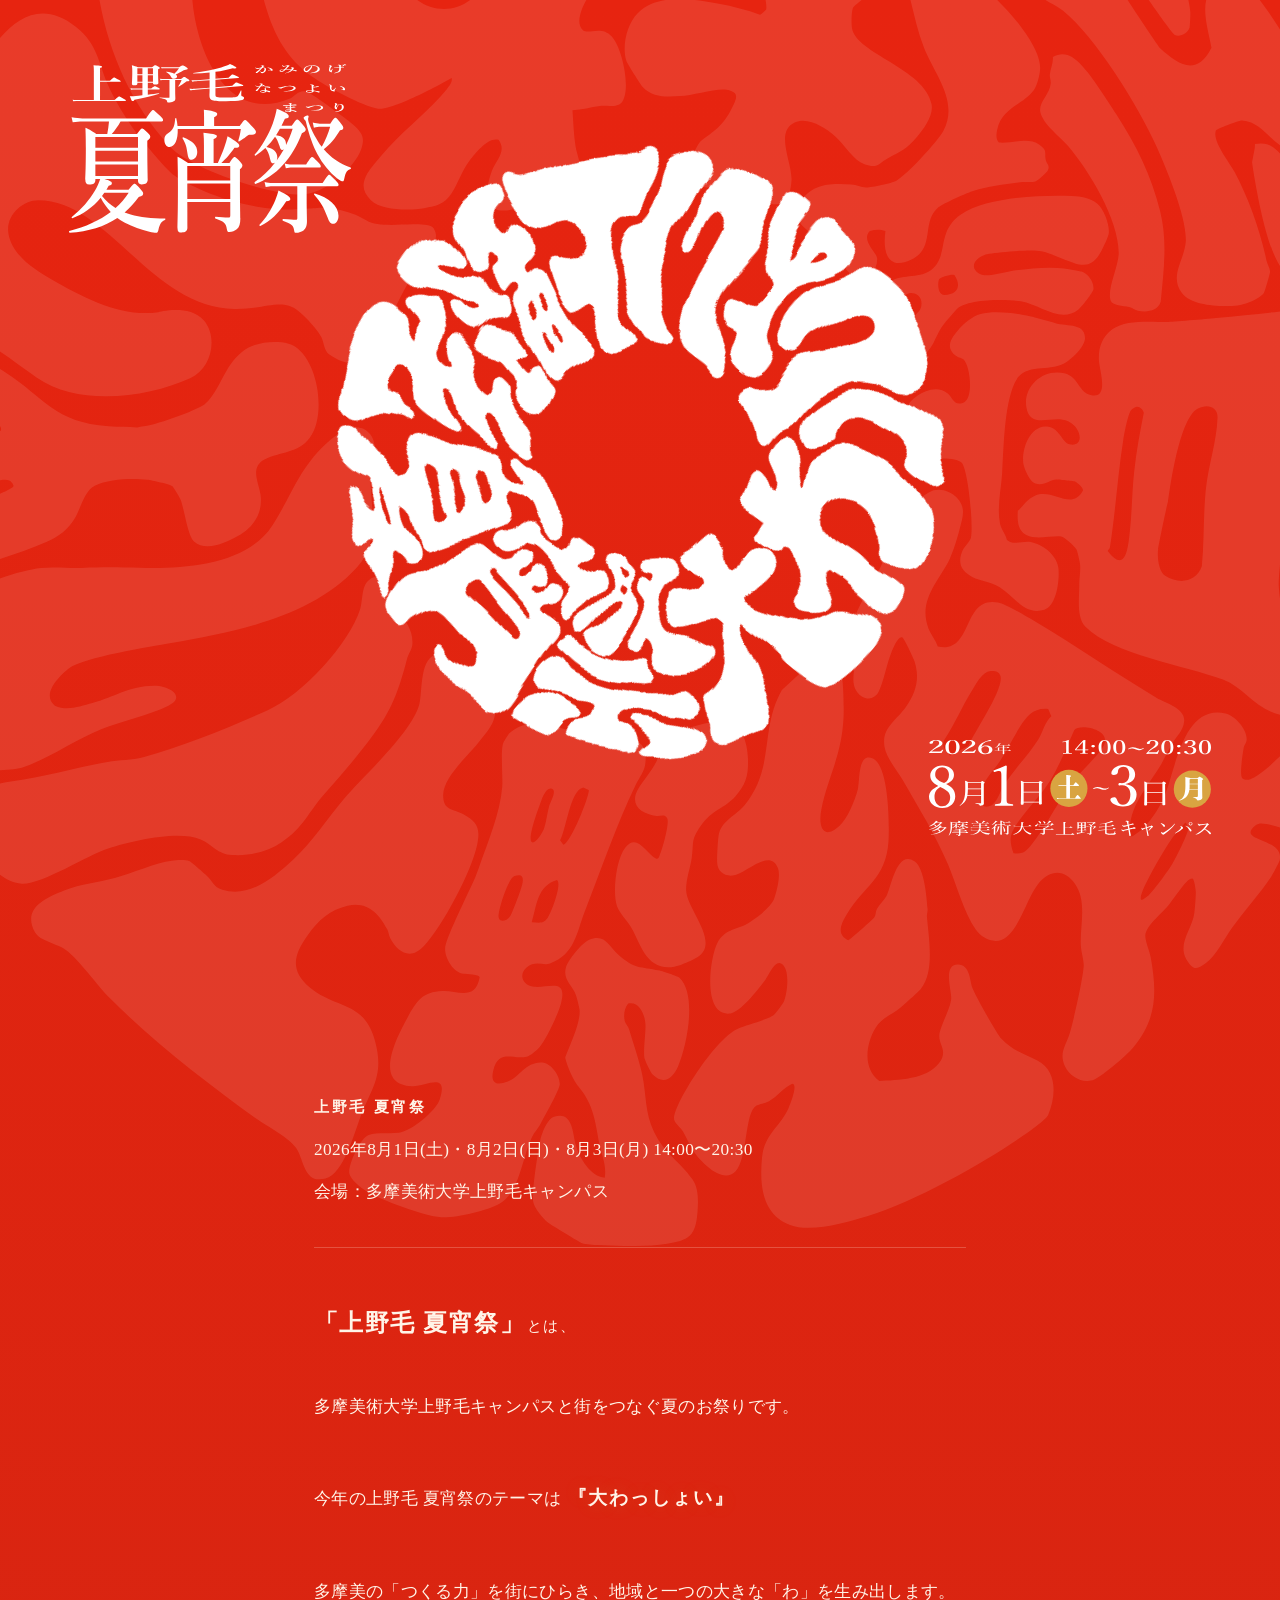
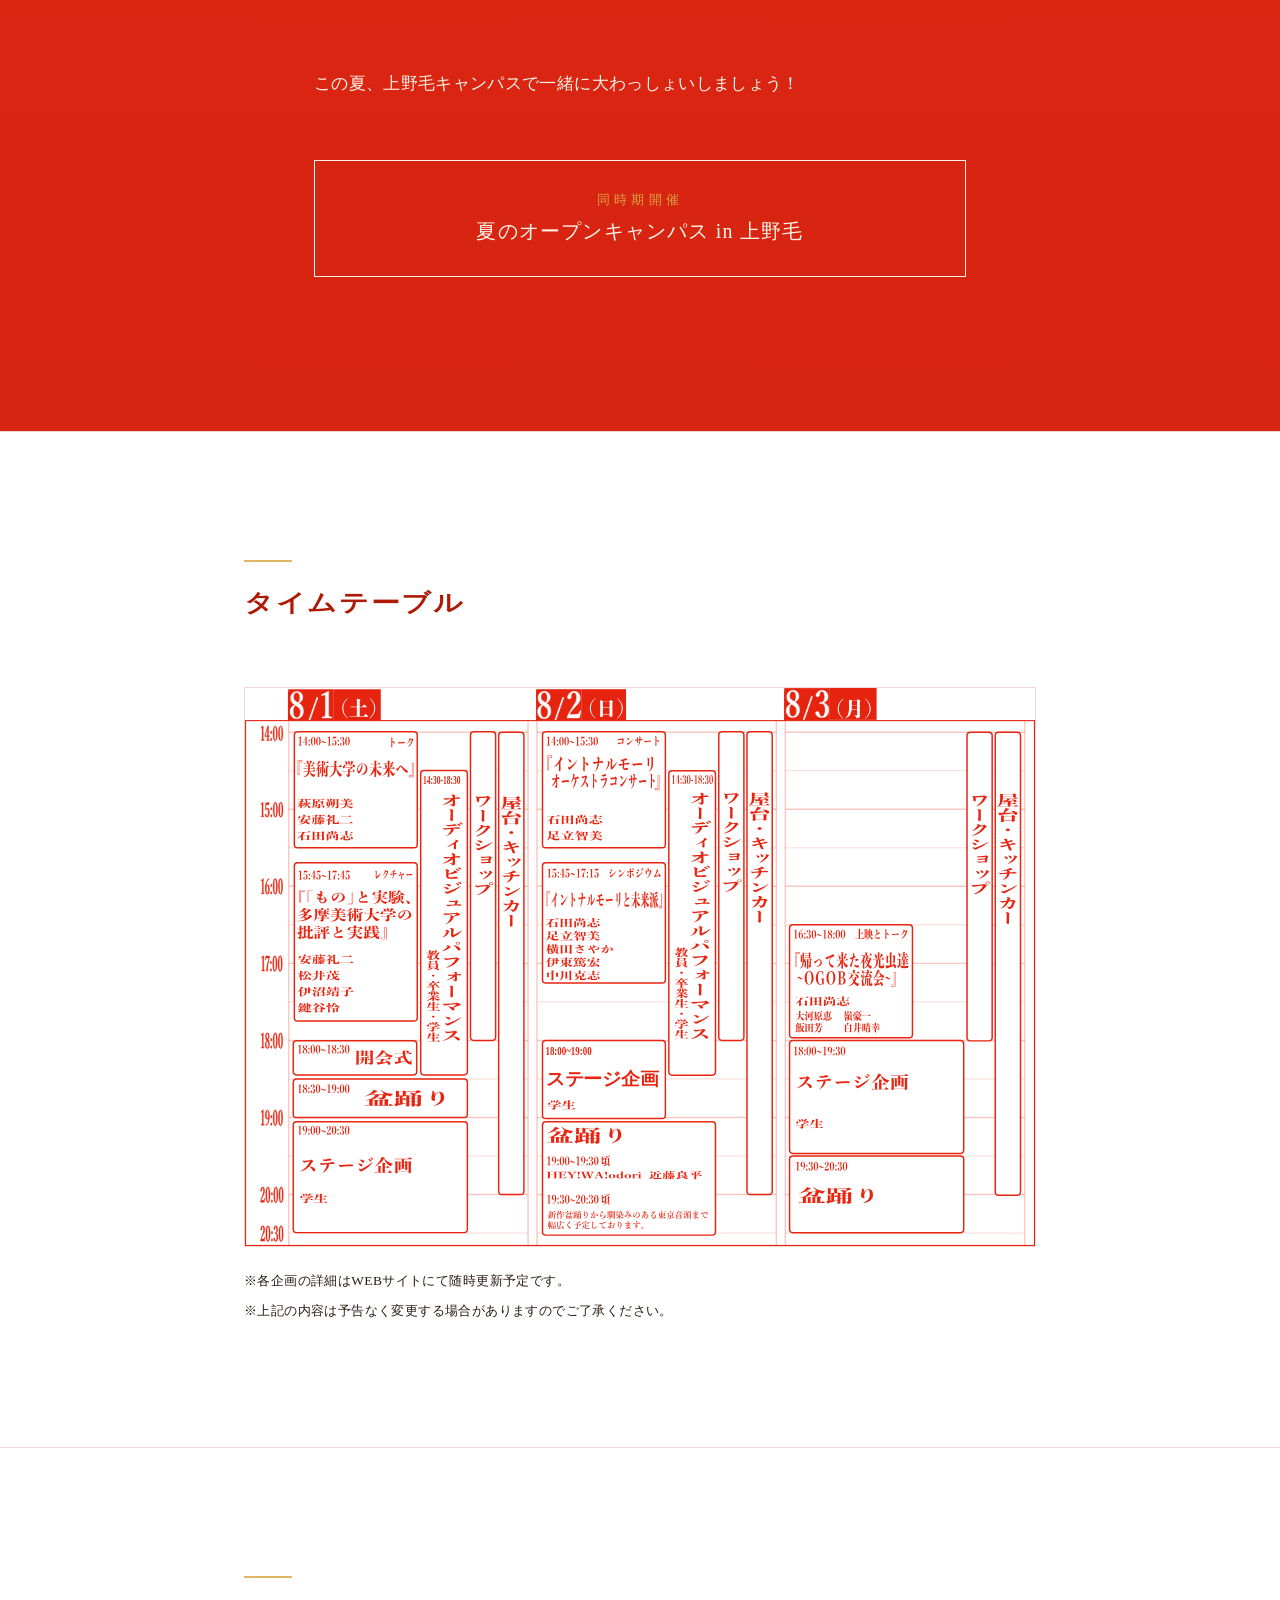
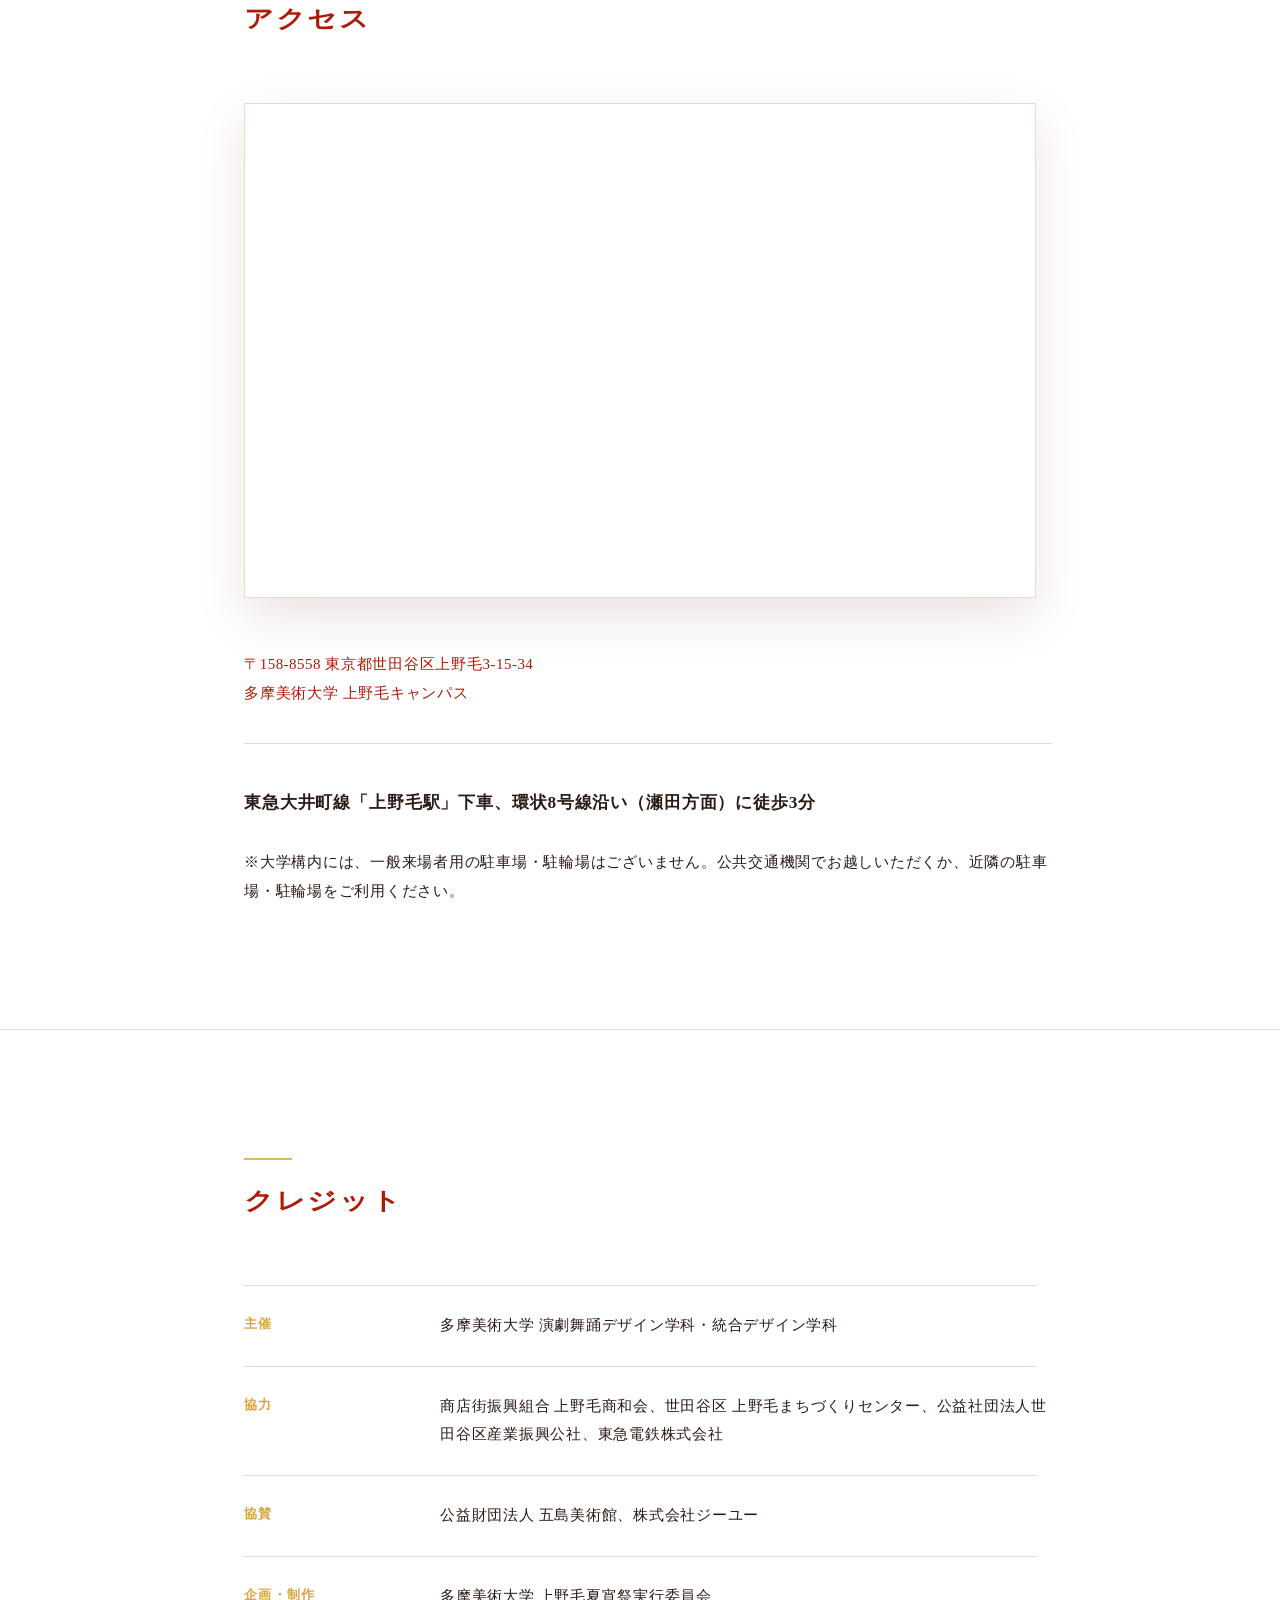
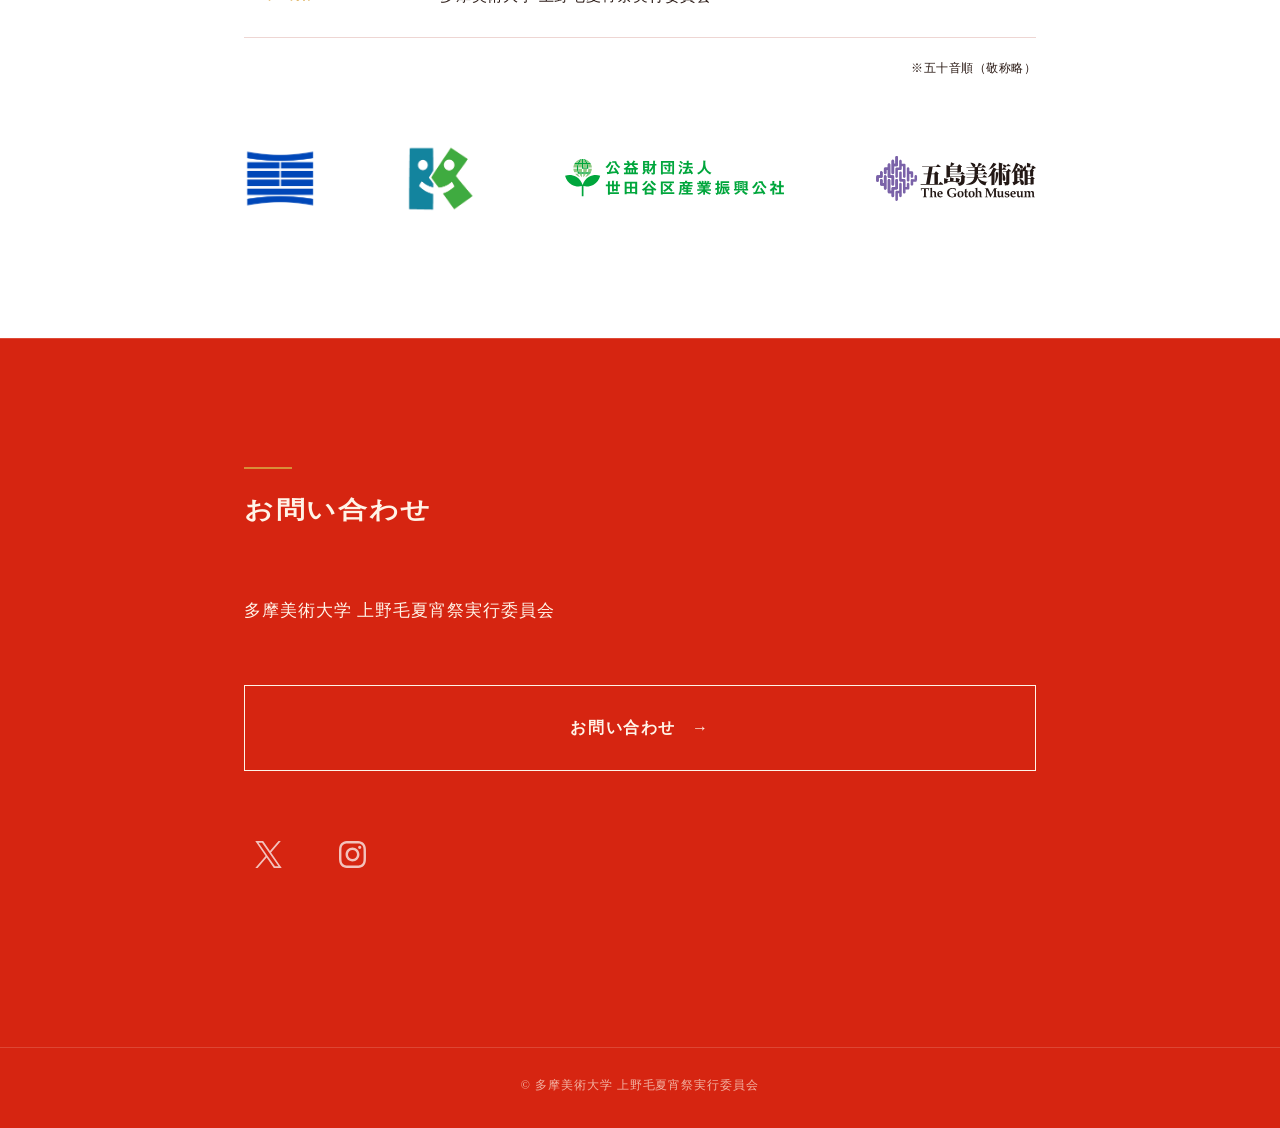
==== commit bb2b25f7: "Add files via upload" ====
--- a/index.html
+++ b/index.html
@@ -96,7 +96,12 @@
       <h2 class="fade-in">タイムテーブル</h2>
 
       <div class="timetable-wrap fade-in">
-        <img src="timetable.png" alt="2026年8月1日から8月3日までのタイムテーブル">
+        <img src="timetable.svg" alt="2026年8月1日から8月3日までのタイムテーブル">
+      </div>
+
+      <div class="timetable-notes fade-in">
+        <p>※各企画の詳細はWEBサイトにて随時更新予定です。</p>
+        <p>※上記の内容は予告なく変更する場合がありますのでご了承ください。</p>
       </div>
     </div>
   </section>
@@ -130,26 +135,27 @@
       <dl class="credit-list fade-in">
         <div class="credit-row">
           <dt>主催</dt>
-          <dd>多摩美術大学 統合デザイン学科・演劇舞踊デザイン学科</dd>
+          <dd>多摩美術大学 演劇舞踊デザイン学科・統合デザイン学科</dd>
         </div>
         <div class="credit-row">
           <dt>協力</dt>
-          <dd>公益社団法人世田谷区産業振興公社、商店街振興組合 上野毛商和会、世田谷区 上野毛まちづくりセンター</dd>
+          <dd>商店街振興組合 上野毛商和会、世田谷区 上野毛まちづくりセンター、公益社団法人世田谷区産業振興公社、東急電鉄株式会社</dd>
         </div>
         <div class="credit-row">
           <dt>協賛</dt>
-          <dd>公益財団法人 五島美術館</dd>
+          <dd>公益財団法人 五島美術館、株式会社ジーユー</dd>
         </div>
         <div class="credit-row">
           <dt>企画・制作</dt>
           <dd>多摩美術大学 上野毛夏宵祭実行委員会</dd>
         </div>
       </dl>
+      <p class="credit-note fade-in">※五十音順（敬称略）</p>
 
       <div class="logos fade-in">
         <img class="logo-tamabi" src="tamabi.png" alt="多摩美術大学">
+        <img class="logo-showakai" src="showakai.png" alt="上野毛商和会">
         <img class="logo-koeki" src="koeki.svg" alt="公益財団法人">
-        <img class="logo-showakai" src="showakai.png" alt="上野毛商和会">
         <img class="logo-goto" src="goto.svg" alt="五島美術館">
       </div>
     </div>
--- a/style.css
+++ b/style.css
@@ -427,7 +427,7 @@
 .overview-meta-title {
   display: inline-block;
   font-family: var(--font-display);
-  font-size: clamp(13.5px, 1.05vw, 15px);
+  font-size: 15px;
   font-weight: 600;
   letter-spacing: 0.18em;
   color: var(--cream);
@@ -569,6 +569,16 @@
   display: block;
 }
 
+.timetable-notes {
+  display: grid;
+  gap: 0.5em;
+  margin-top: clamp(16px, 2vw, 22px);
+  font-size: clamp(13px, 1.05vw, 15px);
+  line-height: 1.75;
+  letter-spacing: 0.03em;
+  color: var(--ink);
+}
+
 
 /* ===================================================================
    ACCESS
@@ -677,36 +687,43 @@
   color: var(--ink);
 }
 
+.credit-note {
+  margin-top: clamp(14px, 1.8vw, 20px);
+  font-size: clamp(12px, 0.95vw, 14px);
+  line-height: 1.7;
+  letter-spacing: 0.04em;
+  color: var(--ink);
+  text-align: right;
+}
+
 .Credit .logos {
-  display: grid;
-  grid-template-columns: repeat(4, minmax(0, 1fr));
+  display: flex;
   align-items: center;
-  justify-items: center;
-  gap: clamp(14px, 2.2vw, 28px);
+  justify-content: space-between;
   margin-top: clamp(44px, 5.4vw, 64px);
   width: 100%;
 }
 
 .Credit .logos img {
-  width: 100%;
-  height: clamp(46px, 5.4vw, 72px);
+  flex: 0 0 auto;
+  height: auto;
   object-fit: contain;
 }
 
 .Credit .logos .logo-tamabi {
-  max-width: 96%;
+  width: 72px;
 }
 
 .Credit .logos .logo-koeki {
-  max-width: 112%;
+  width: 220px;
 }
 
 .Credit .logos .logo-showakai {
-  max-width: 68%;
+  width: 68px;
 }
 
 .Credit .logos .logo-goto {
-  max-width: 90%;
+  width: 160px;
 }
 
 
@@ -941,28 +958,23 @@
   }
 
   .Credit .logos {
-    grid-template-columns: repeat(4, minmax(0, 1fr));
-    gap: clamp(4px, 1.6vw, 8px);
-  }
-
-  .Credit .logos img {
-    height: clamp(34px, 10vw, 48px);
+    justify-content: space-between;
   }
 
   .Credit .logos .logo-tamabi {
-    max-width: 110%;
+    width: clamp(20px, 10vw, 68px);
   }
 
   .Credit .logos .logo-koeki {
-    max-width: 142%;
+    width: clamp(95px, 25vw, 210px);
   }
 
   .Credit .logos .logo-showakai {
-    max-width: 86%;
+    width: clamp(18px, 9vw, 64px);
   }
 
   .Credit .logos .logo-goto {
-    max-width: 104%;
+    width: clamp(72px, 18vw, 150px);
   }
 
   .timetable-wrap {
@@ -996,4 +1008,4 @@
   .Form .section-inner {
     padding-bottom: 84px;
   }
-}
+}
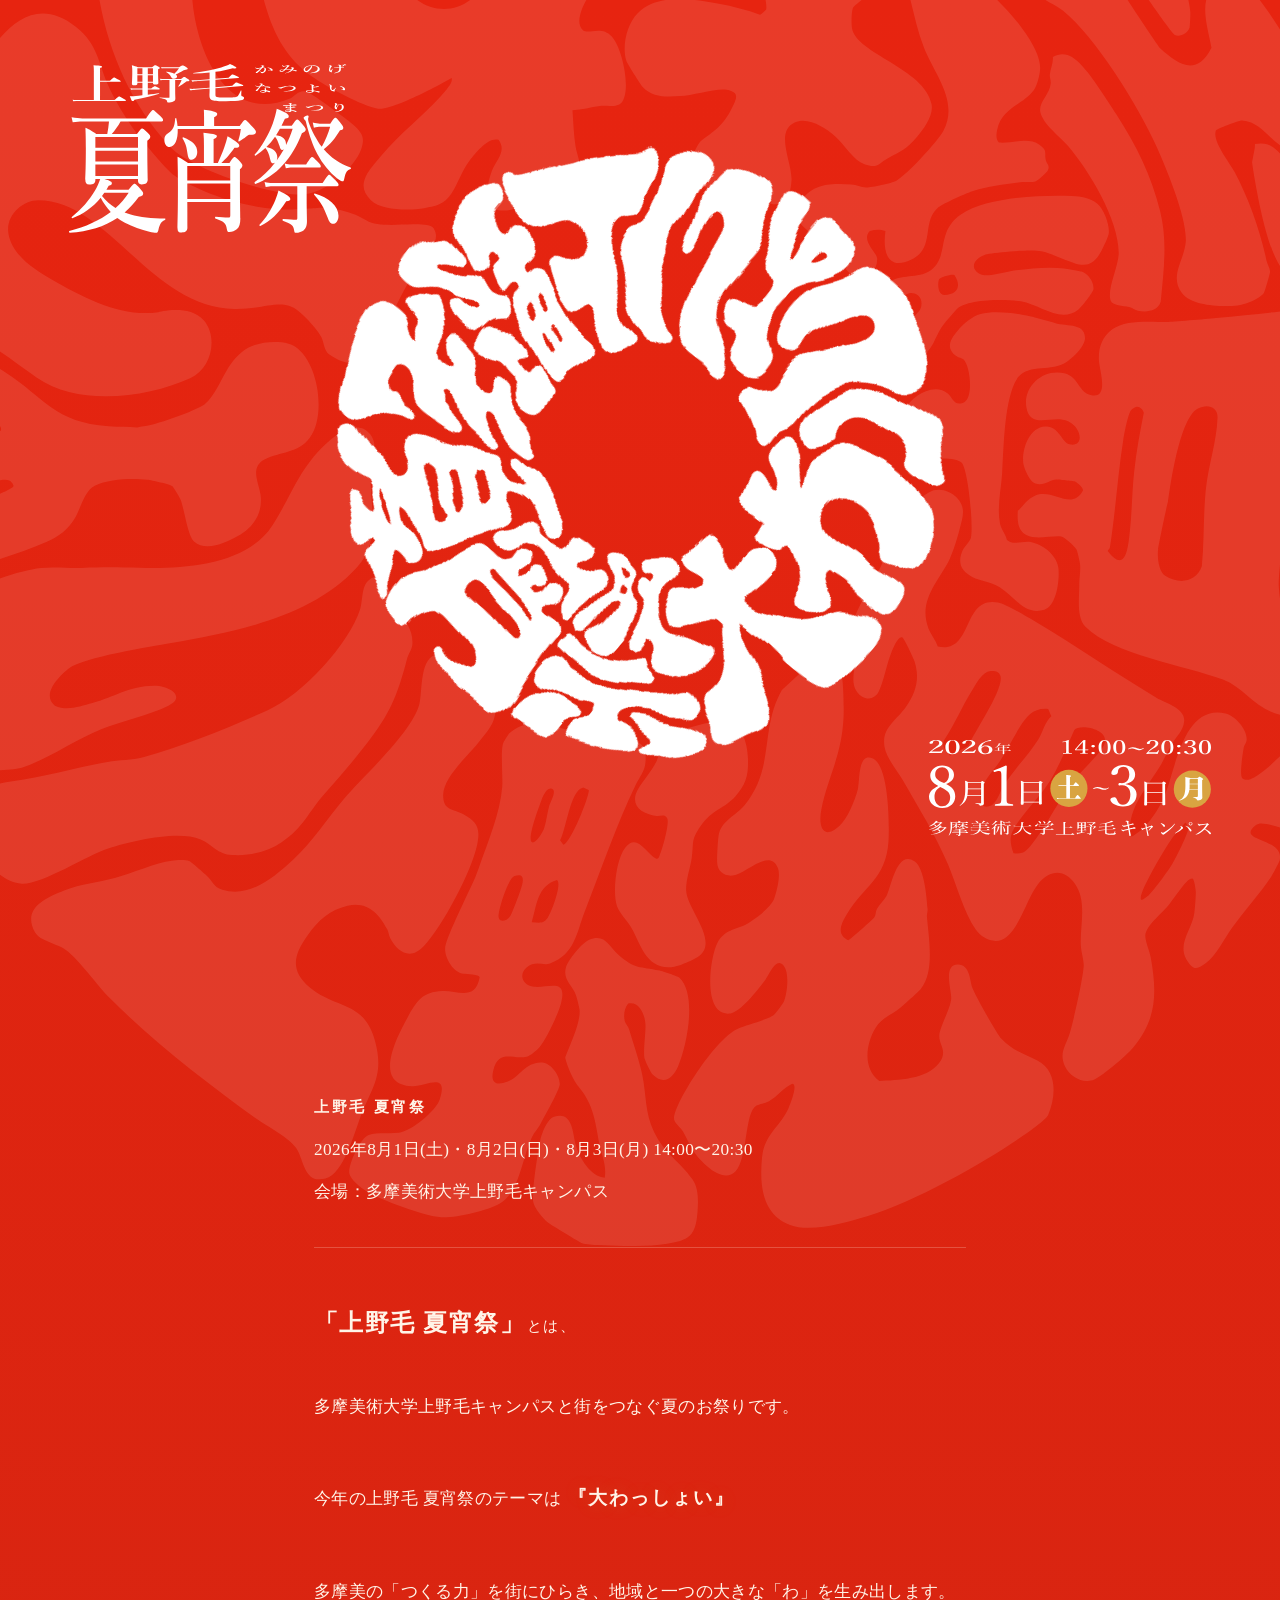
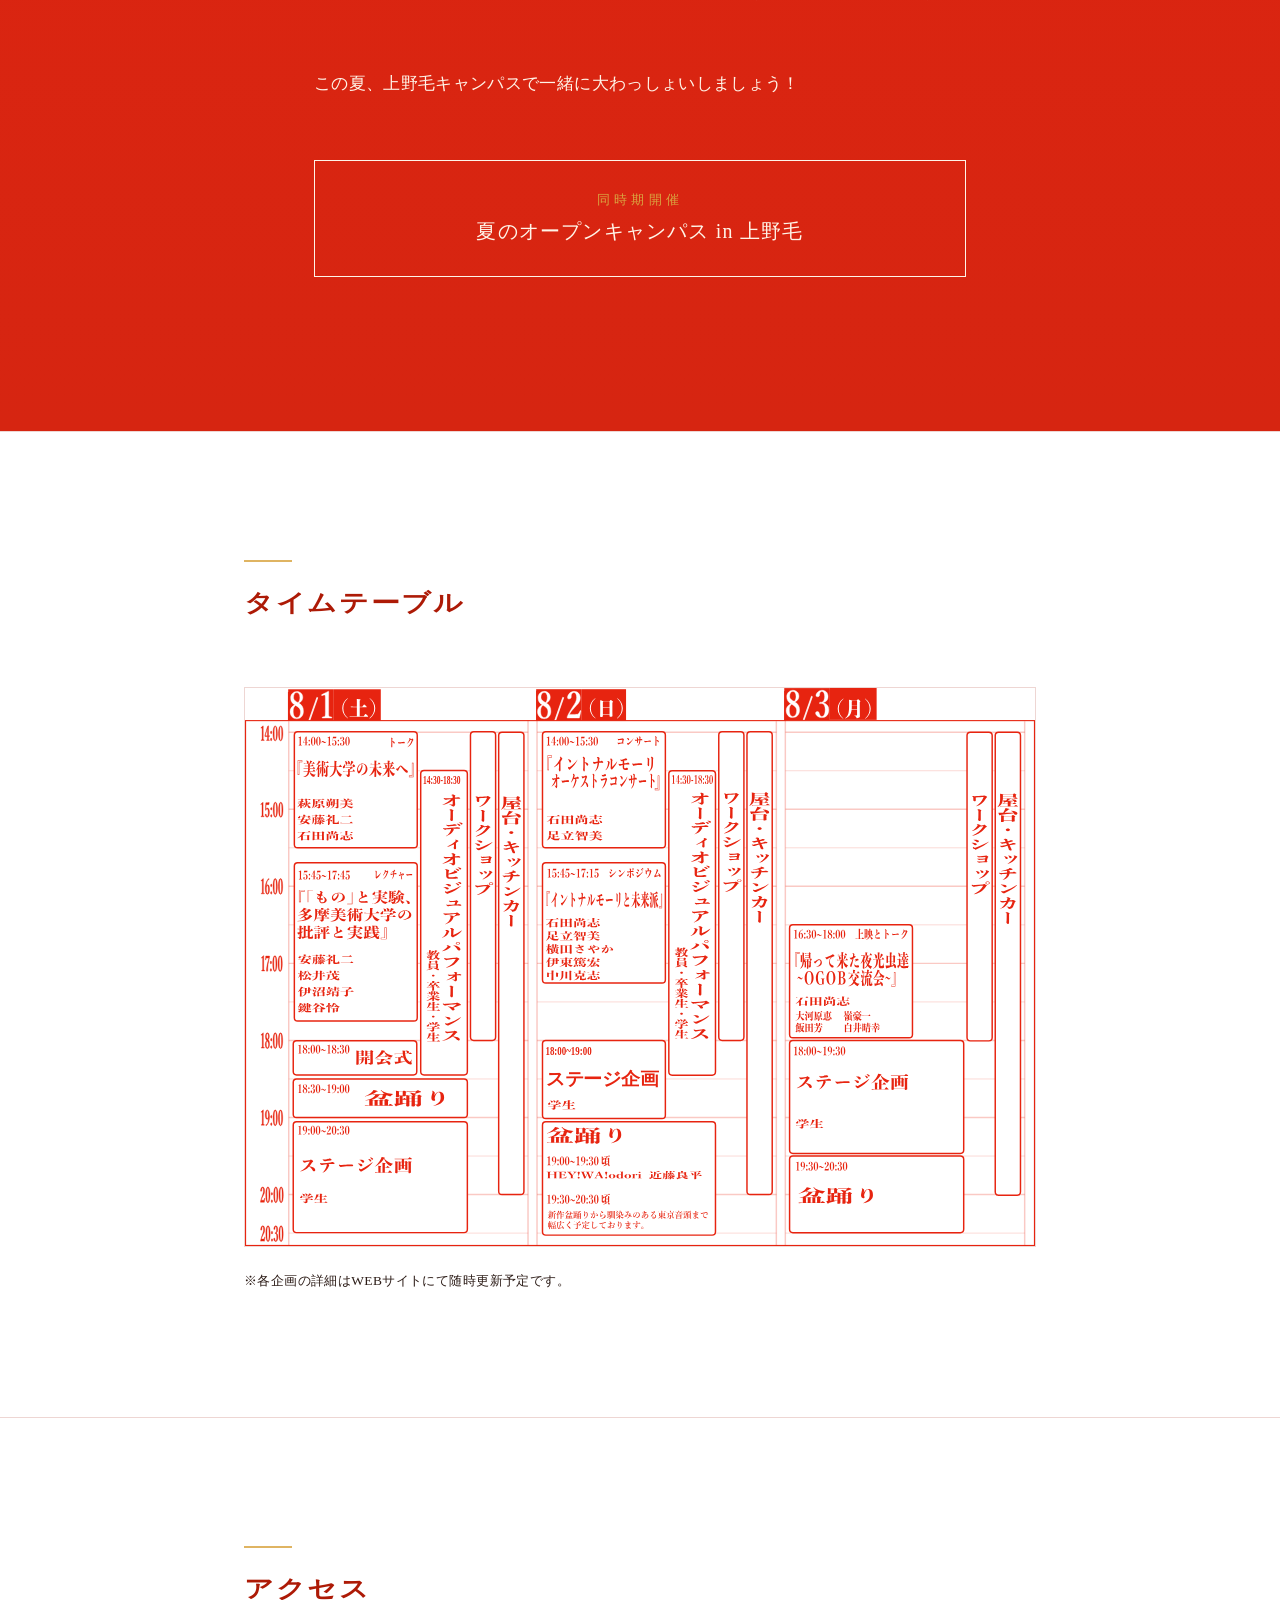
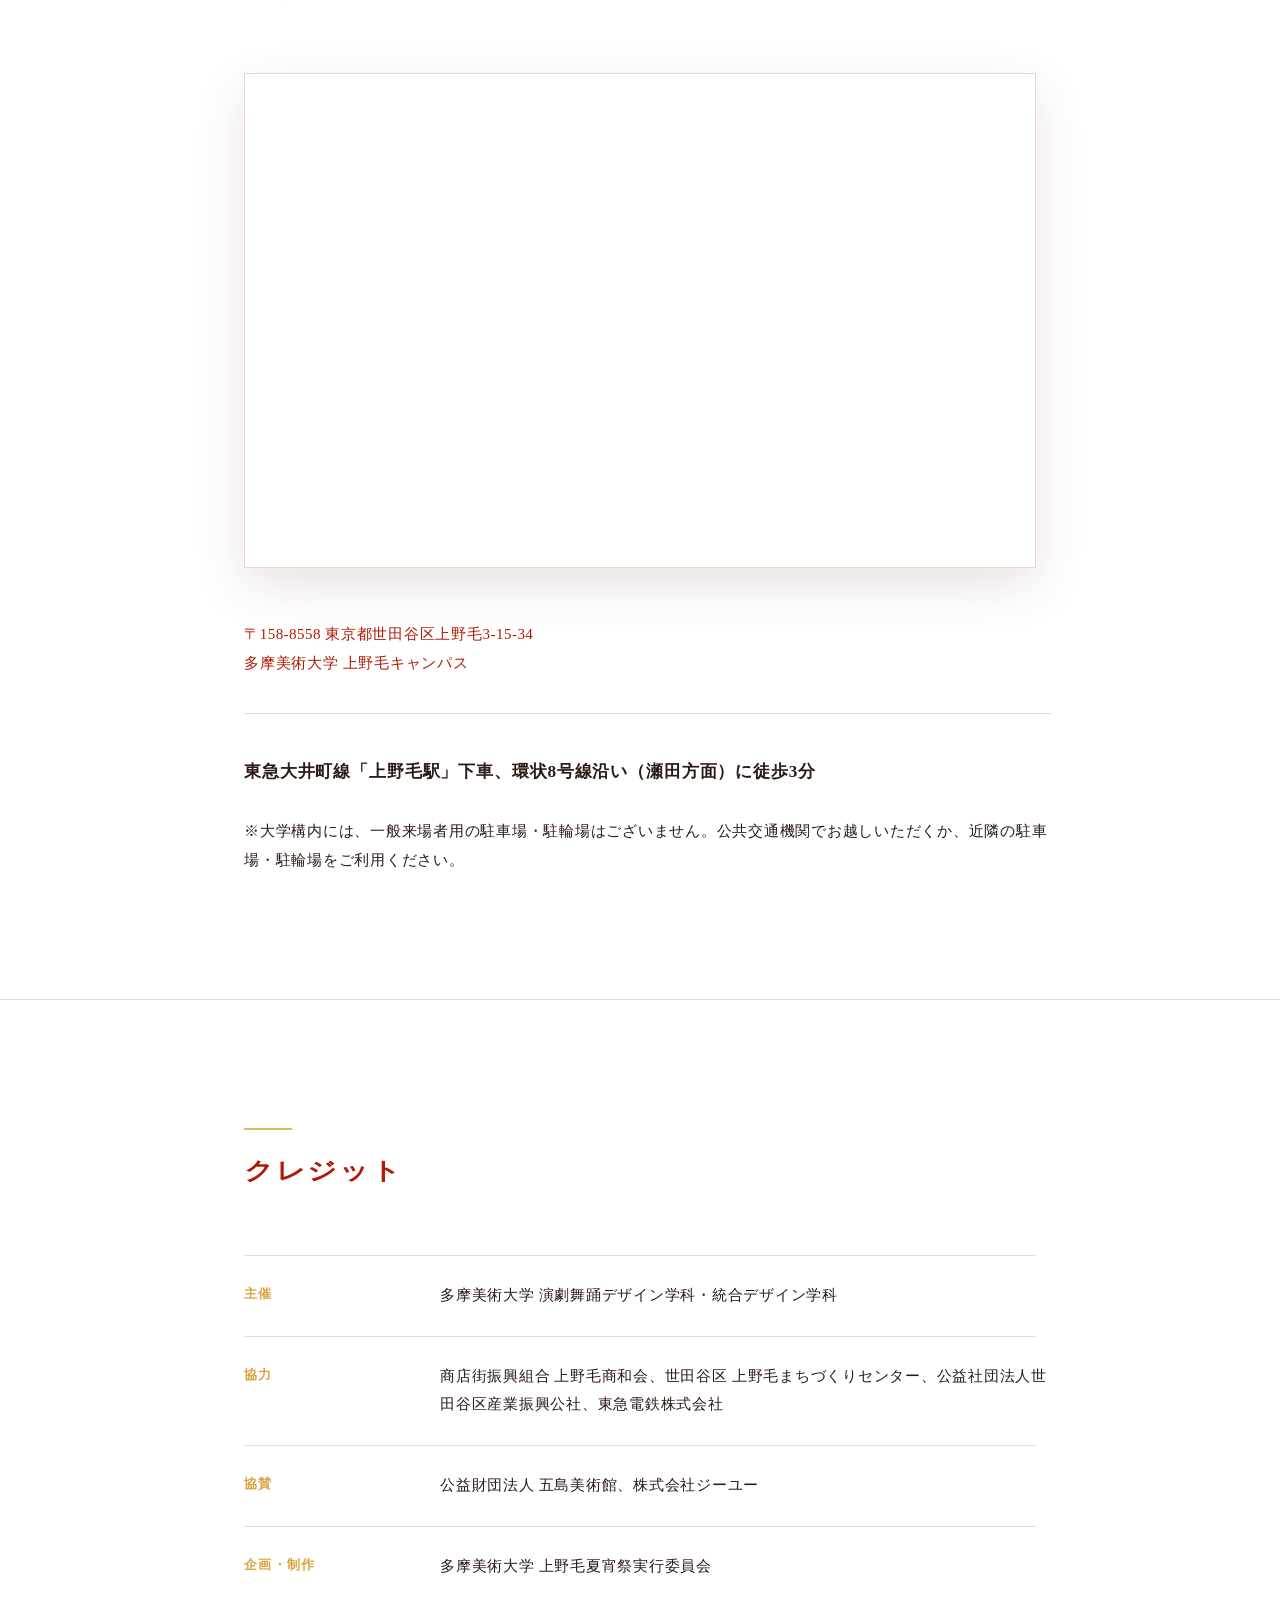
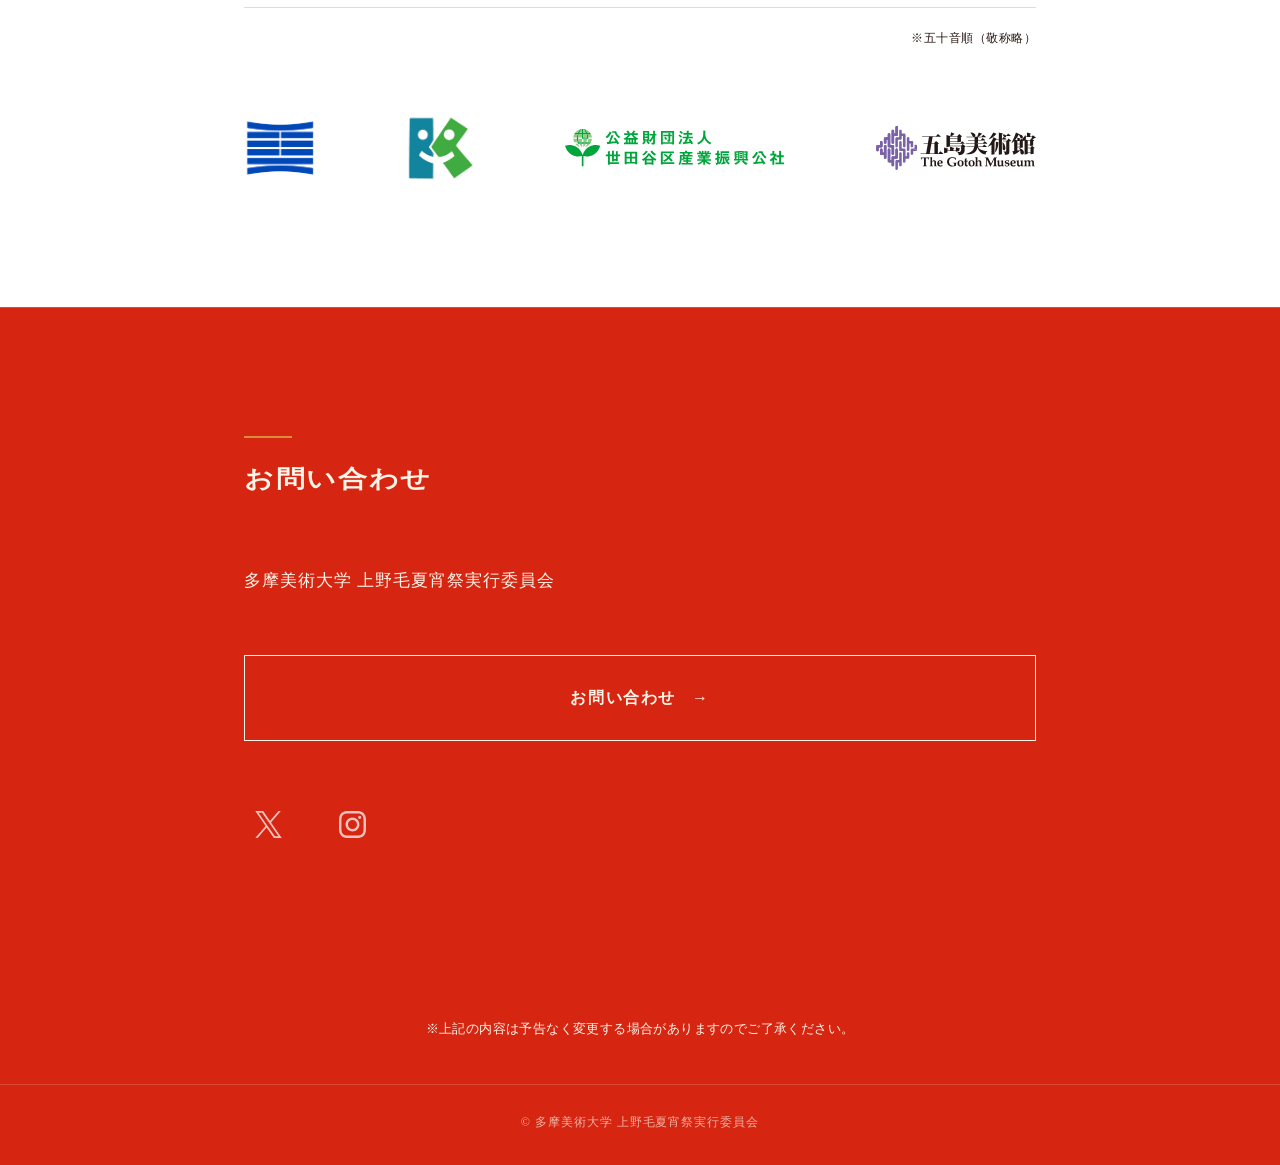
==== commit 4af832d8: "Add files via upload" ====
--- a/index.html
+++ b/index.html
@@ -7,9 +7,11 @@
   <title>上野毛 夏宵祭</title>
   <meta name="description" content="多摩美術大学上野毛キャンパスと街をつなぐ夏のお祭り「上野毛 夏宵祭」。2026年8月1日(土)〜3日(月)14:00〜20:30開催。">
   <meta name="robots" content="index, follow, max-image-preview:none">
+  <link rel="canonical" href="https://integrated.jp/natsuyoimatsuri/">
   <meta property="og:title" content="上野毛 夏宵祭">
   <meta property="og:description" content="多摩美術大学上野毛キャンパスと街をつなぐ夏のお祭り「上野毛 夏宵祭」。2026年8月1日(土)〜3日(月)14:00〜20:30開催。">
   <meta property="og:type" content="website">
+  <meta property="og:url" content="https://integrated.jp/natsuyoimatsuri/">
   <meta property="og:site_name" content="上野毛 夏宵祭">
   <meta name="color-scheme" content="light">
   <link rel="icon" type="image/svg+xml" href="logo.svg">
@@ -101,7 +103,6 @@
 
       <div class="timetable-notes fade-in">
         <p>※各企画の詳細はWEBサイトにて随時更新予定です。</p>
-        <p>※上記の内容は予告なく変更する場合がありますのでご了承ください。</p>
       </div>
     </div>
   </section>
@@ -185,6 +186,10 @@
     </div>
   </section>
 
+  <aside class="page-note">
+    <p class="fade-in">※上記の内容は予告なく変更する場合がありますのでご了承ください。</p>
+  </aside>
+
   <footer>
     <small>&copy; 多摩美術大学 上野毛夏宵祭実行委員会</small>
   </footer>
--- a/style.css
+++ b/style.css
@@ -395,13 +395,6 @@
 
 .Overview-section {
   width: 100%;
-}
-
-.Overview-section.has-settled .fade-in {
-  opacity: 1 !important;
-  transform: none !important;
-  transition-delay: 0s !important;
-  will-change: auto;
 }
 
 .Overview {
@@ -806,6 +799,21 @@
   filter: brightness(0) invert(1);
 }
 
+.page-note {
+  background: var(--red-deep);
+  color: var(--cream);
+  padding: 0 clamp(28px, 5vw, 84px) clamp(30px, 4vw, 44px);
+}
+
+.page-note p {
+  max-width: 752px;
+  margin: 0 auto;
+  font-size: clamp(13px, 1.05vw, 15px);
+  line-height: 1.75;
+  letter-spacing: 0.03em;
+  text-align: center;
+}
+
 footer {
   display: flex;
   justify-content: center;
@@ -1008,4 +1016,4 @@
   .Form .section-inner {
     padding-bottom: 84px;
   }
-}+}
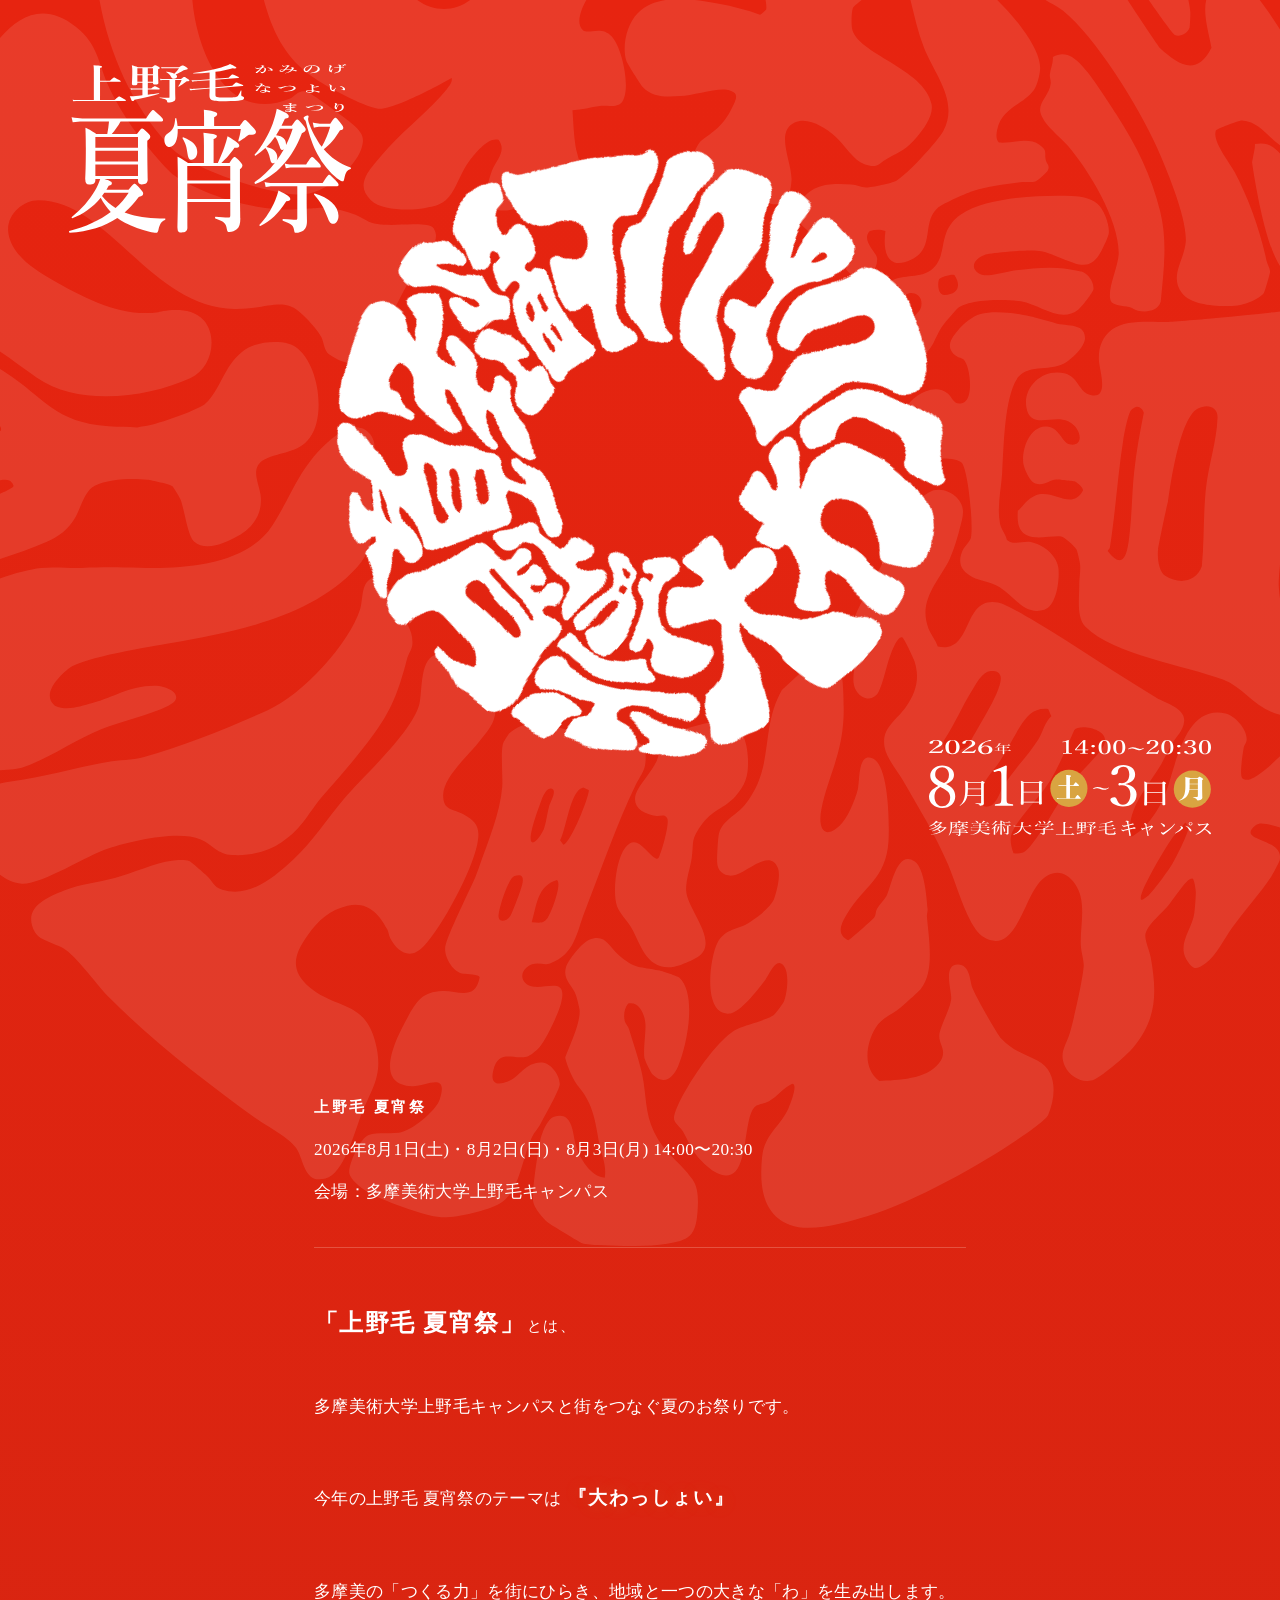
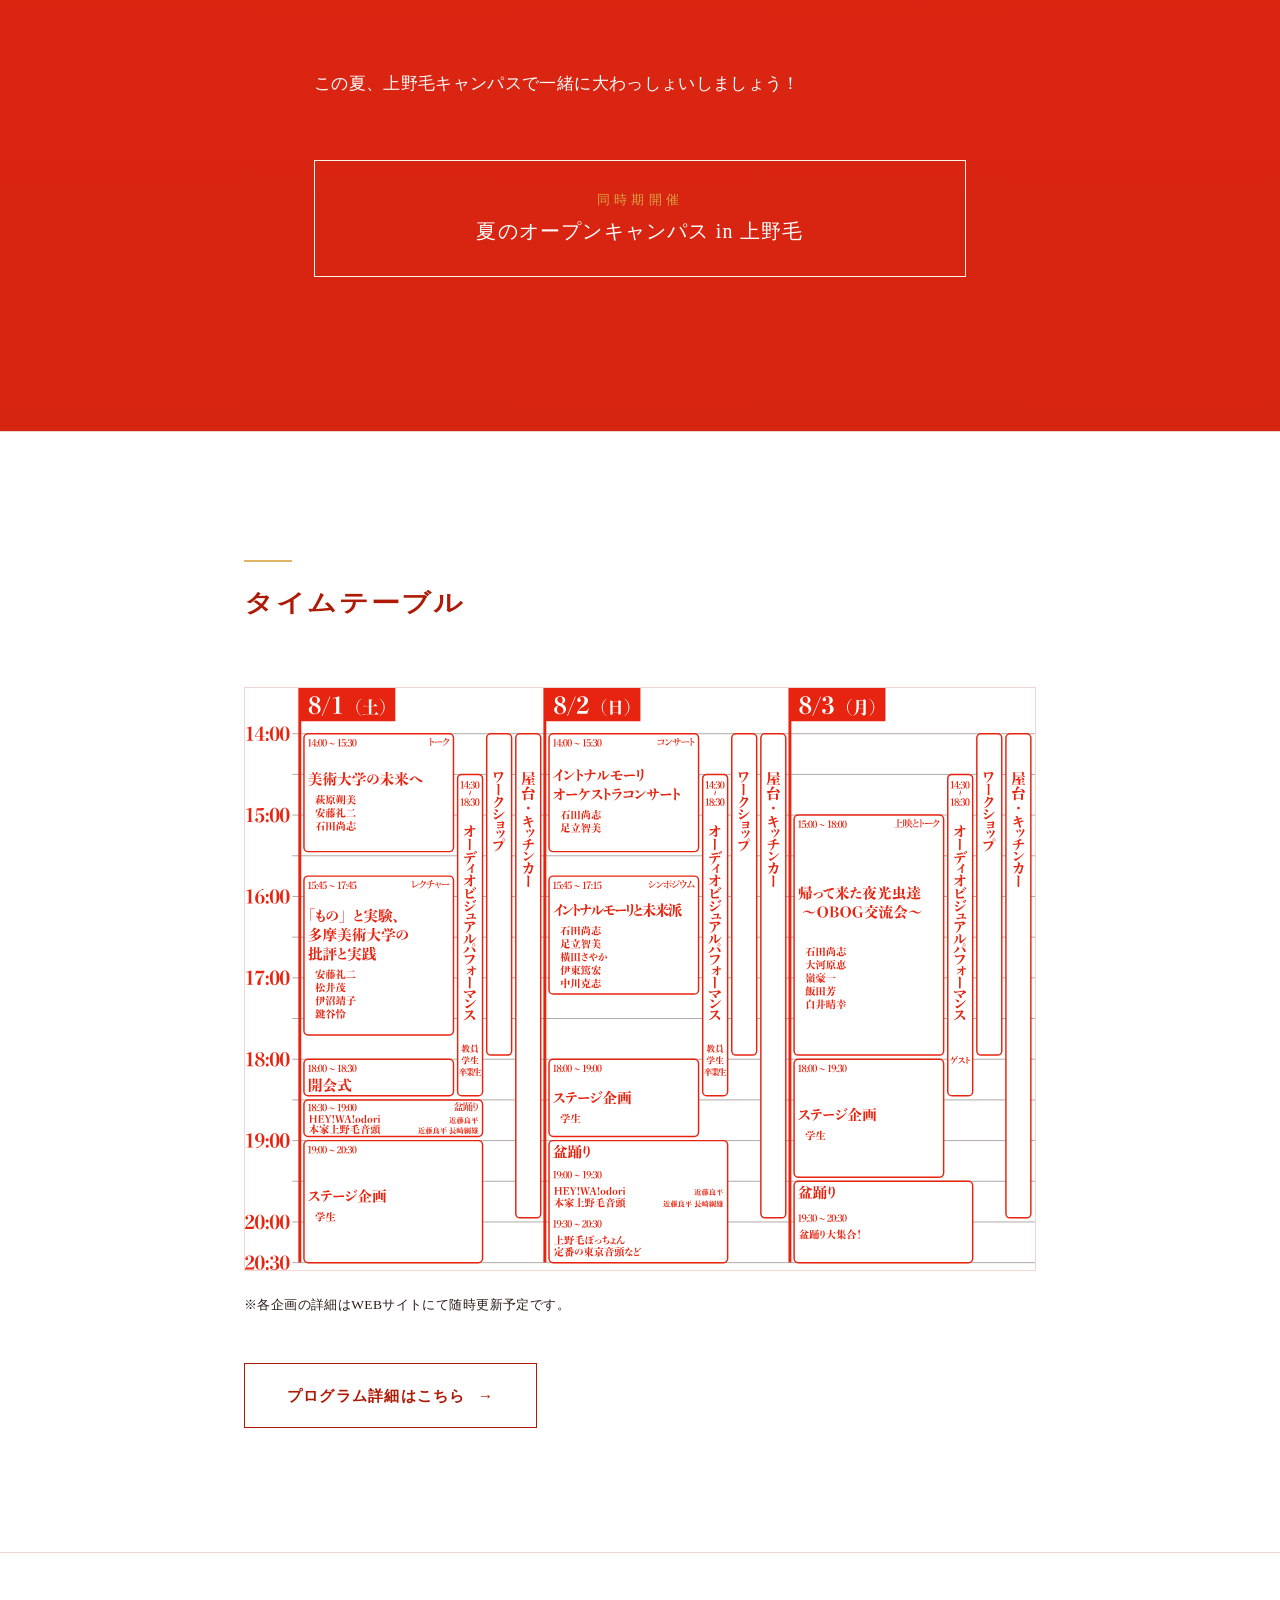
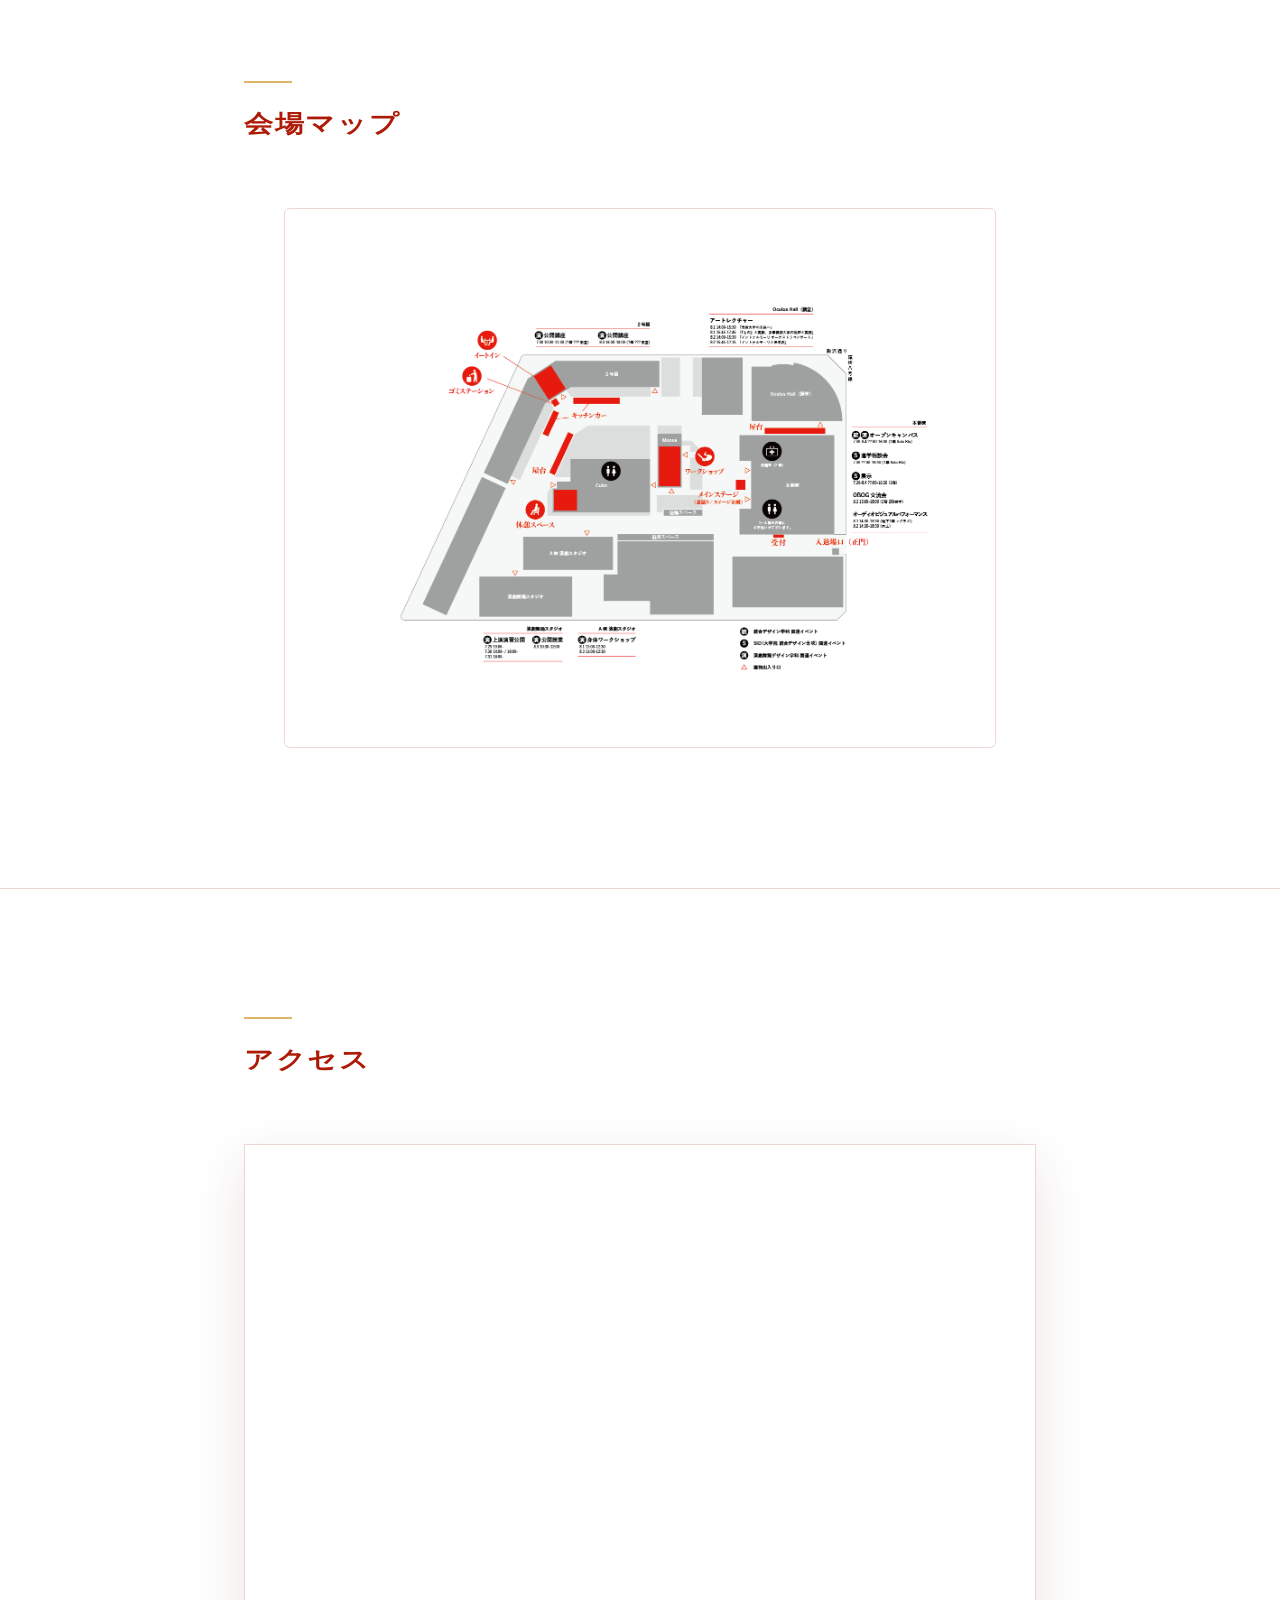
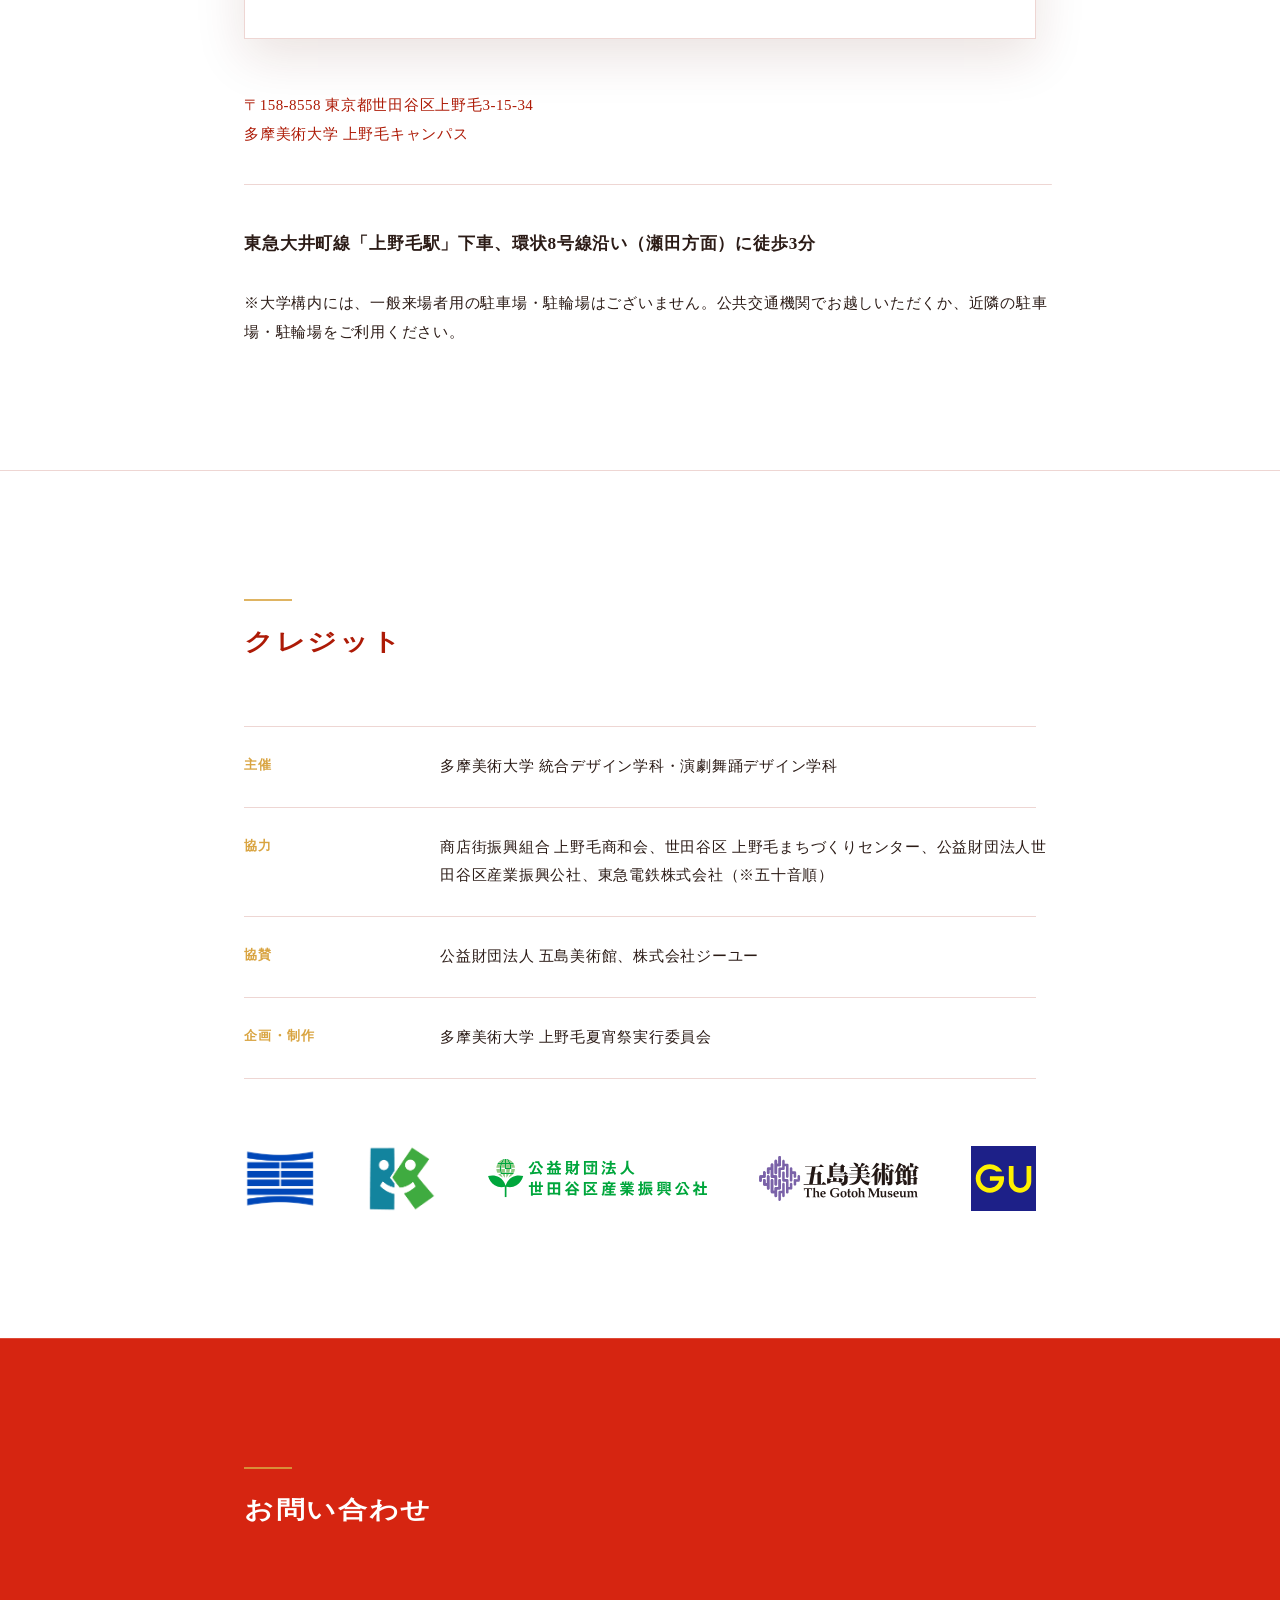
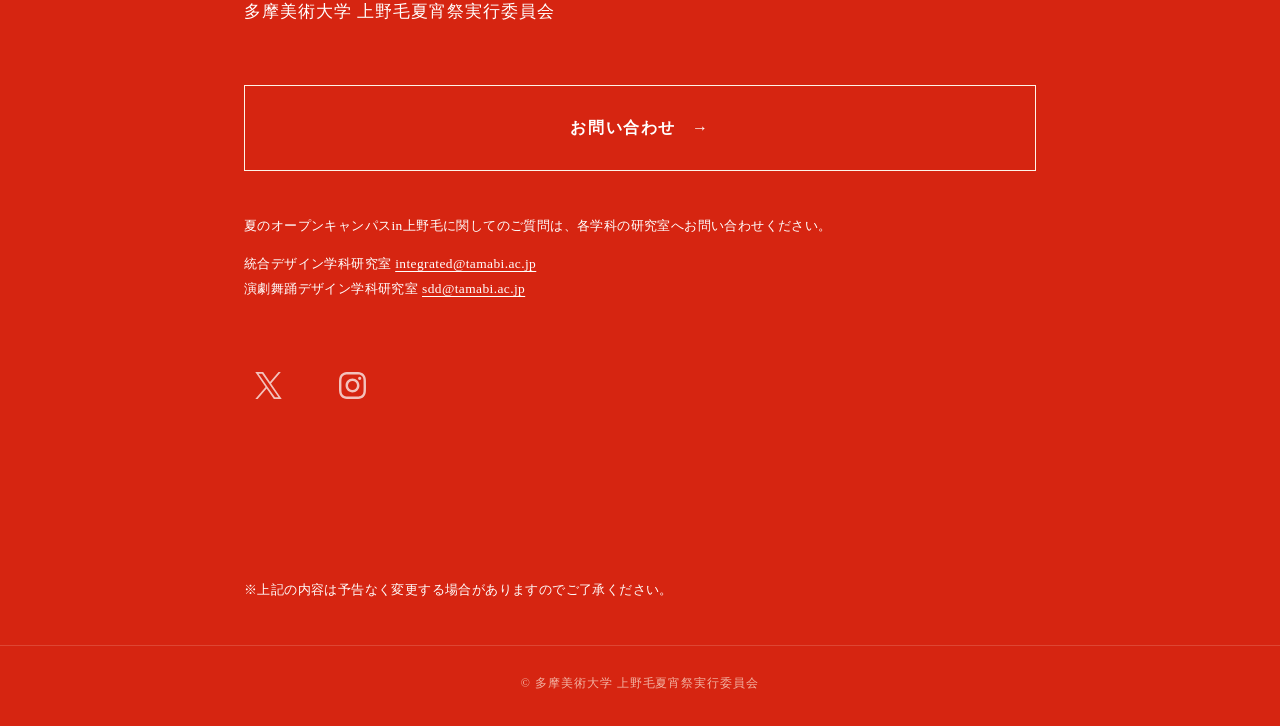
==== commit 1d4d5beb: "Add files via upload" ====
--- a/index.html
+++ b/index.html
@@ -5,18 +5,34 @@
   <meta charset="utf-8">
   <meta name="viewport" content="width=device-width, initial-scale=1.0, viewport-fit=cover">
   <title>上野毛 夏宵祭</title>
-  <meta name="description" content="多摩美術大学上野毛キャンパスと街をつなぐ夏のお祭り「上野毛 夏宵祭」。2026年8月1日(土)〜3日(月)14:00〜20:30開催。">
-  <meta name="robots" content="index, follow, max-image-preview:none">
-  <link rel="canonical" href="https://integrated.jp/natsuyoimatsuri/">
+  <meta name="description" content="【日時】2026年8月1日(土)・8月2日(日) ・8月3日(月)  14:00~20:30   【会場】多摩美術大学上野毛キャンパス">
+  <meta name="robots" content="index, follow, max-image-preview:large">
   <meta property="og:title" content="上野毛 夏宵祭">
-  <meta property="og:description" content="多摩美術大学上野毛キャンパスと街をつなぐ夏のお祭り「上野毛 夏宵祭」。2026年8月1日(土)〜3日(月)14:00〜20:30開催。">
+  <meta property="og:description" content="【日時】2026年8月1日(土)・8月2日(日) ・8月3日(月)  14:00~20:30   【会場】多摩美術大学上野毛キャンパス">
   <meta property="og:type" content="website">
   <meta property="og:url" content="https://integrated.jp/natsuyoimatsuri/">
   <meta property="og:site_name" content="上野毛 夏宵祭">
-  <meta name="color-scheme" content="light">
+  <meta property="og:image" content="https://integrated.jp/natsuyoimatsuri/logo.svg">
+  <meta property="og:image:type" content="image/svg+xml">
+  <meta name="application-name" content="上野毛 夏宵祭">
+  <link rel="canonical" href="https://integrated.jp/natsuyoimatsuri/">
   <link rel="icon" type="image/svg+xml" href="logo.svg">
   <link href="sanitize.css" rel="stylesheet">
   <link href="style.css" rel="stylesheet">
+  <script type="application/ld+json">
+    {
+      "@context": "https://schema.org",
+      "@type": "WebPage",
+      "name": "上野毛 夏宵祭",
+      "headline": "上野毛 夏宵祭",
+      "url": "https://integrated.jp/natsuyoimatsuri/",
+      "description": "【日時】2026年8月1日(土)・8月2日(日)・8月3日(月) 14:00〜20:30 【会場】多摩美術大学上野毛キャンパス",
+      "primaryImageOfPage": {
+        "@type": "ImageObject",
+        "url": "https://integrated.jp/natsuyoimatsuri/logo.svg"
+      }
+    }
+  </script>
 </head>
 
 <body>
@@ -104,6 +120,20 @@
       <div class="timetable-notes fade-in">
         <p>※各企画の詳細はWEBサイトにて随時更新予定です。</p>
       </div>
+
+      <a class="program-detail-link fade-in" href="program.html">
+        <span>プログラム詳細はこちら</span>
+        <span aria-hidden="true">→</span>
+      </a>
+    </div>
+  </section>
+
+  <section id="VenueMap" class="VenueMap">
+    <div class="section-inner">
+      <h2 class="fade-in">会場マップ</h2>
+      <figure class="venue-map fade-in">
+        <img src="map.png" alt="上野毛 夏宵祭 会場マップ">
+      </figure>
     </div>
   </section>
 
@@ -136,11 +166,11 @@
       <dl class="credit-list fade-in">
         <div class="credit-row">
           <dt>主催</dt>
-          <dd>多摩美術大学 演劇舞踊デザイン学科・統合デザイン学科</dd>
+          <dd>多摩美術大学 統合デザイン学科・演劇舞踊デザイン学科</dd>
         </div>
         <div class="credit-row">
           <dt>協力</dt>
-          <dd>商店街振興組合 上野毛商和会、世田谷区 上野毛まちづくりセンター、公益社団法人世田谷区産業振興公社、東急電鉄株式会社</dd>
+          <dd>商店街振興組合 上野毛商和会、世田谷区 上野毛まちづくりセンター、公益財団法人世田谷区産業振興公社、東急電鉄株式会社（※五十音順）</dd>
         </div>
         <div class="credit-row">
           <dt>協賛</dt>
@@ -151,13 +181,13 @@
           <dd>多摩美術大学 上野毛夏宵祭実行委員会</dd>
         </div>
       </dl>
-      <p class="credit-note fade-in">※五十音順（敬称略）</p>
 
       <div class="logos fade-in">
         <img class="logo-tamabi" src="tamabi.png" alt="多摩美術大学">
         <img class="logo-showakai" src="showakai.png" alt="上野毛商和会">
         <img class="logo-koeki" src="koeki.svg" alt="公益財団法人">
         <img class="logo-goto" src="goto.svg" alt="五島美術館">
+        <img class="logo-gu" src="gu.svg" alt="ジーユー">
       </div>
     </div>
   </section>
@@ -173,6 +203,14 @@
         <span>お問い合わせ</span>
         <span aria-hidden="true">→</span>
       </a>
+
+      <div class="open-campus-contact fade-in">
+        <p>夏のオープンキャンパスin上野毛に関してのご質問は、各学科の研究室へお問い合わせください。</p>
+        <p>
+          統合デザイン学科研究室 <a href="mailto:integrated@tamabi.ac.jp">integrated@tamabi.ac.jp</a><br>
+          演劇舞踊デザイン学科研究室 <a href="mailto:sdd@tamabi.ac.jp">sdd@tamabi.ac.jp</a>
+        </p>
+      </div>
 
       <div class="social-links fade-in">
         <a href="https://x.com/natsuyoimatsuri?s=20" target="_blank" rel="noopener" aria-label="X（旧Twitter）">
--- a/style.css
+++ b/style.css
@@ -186,7 +186,7 @@
   font-size: clamp(15px, 1.3vw, 17px);
   font-weight: 600;
   letter-spacing: 0.16em;
-  color: var(--cream);
+  color: #fff;
   white-space: nowrap;
   transform: scaleX(1.2);
   transform-origin: left center;
@@ -211,7 +211,7 @@
   display: inline-block;
   font-size: clamp(13px, 1.05vw, 14.5px);
   letter-spacing: 0.12em;
-  color: var(--cream);
+  color: #fff;
   opacity: 1;
   padding-bottom: 3px;
   transform: scaleX(1.2);
@@ -222,6 +222,10 @@
 
 .site-header nav a:hover {
   transform: scaleX(1.2);
+}
+
+.site-header nav a[href="#Timetable"] {
+  margin-right: -0.18em;
 }
 
 .site-header nav a::after {
@@ -239,6 +243,16 @@
   right: 0;
 }
 
+@media (hover: none) {
+  .site-header nav a:hover::after {
+    right: 100%;
+  }
+
+  .site-header nav a.is-tapped::after {
+    right: 0;
+  }
+}
+
 /* 背後が白系（Access / Credit）のときは赤文字に反転 */
 .site-header.is-on-light .brand-mark,
 .site-header.is-on-light nav a {
@@ -254,7 +268,7 @@
   position: relative;
   isolation: isolate;
   overflow: hidden;
-  color: var(--cream);
+  color: #fff;
   background: linear-gradient(180deg, var(--red) 0%, var(--red-deep) 100%);
 }
 
@@ -414,7 +428,7 @@
   font-size: clamp(12.5px, 1vw, 13.5px);
   letter-spacing: 0.04em;
   line-height: 1.95;
-  color: var(--cream);
+  color: #fff;
 }
 
 .overview-meta-title {
@@ -423,7 +437,7 @@
   font-size: 15px;
   font-weight: 600;
   letter-spacing: 0.18em;
-  color: var(--cream);
+  color: #fff;
   margin-bottom: 4px;
   transform-origin: left center;
 }
@@ -448,7 +462,7 @@
   display: inline-block;
   font-weight: 400;
   font-size: clamp(15px, 1.2vw, 18px);
-  color: var(--cream);
+  color: #fff;
   letter-spacing: 0.08em;
   margin-left: 0.15em;
 }
@@ -477,7 +491,7 @@
   font-size: clamp(18px, 1.5vw, 24px);
   letter-spacing: 0.1em;
   line-height: 1;
-  color: var(--cream);
+  color: #fff;
   margin: 0;
   text-shadow: 0 0 18px rgba(217, 164, 65, 0.24);
   transform-origin: left center;
@@ -572,9 +586,411 @@
   color: var(--ink);
 }
 
-
 /* ===================================================================
-   ACCESS
+   PROGRAM DETAIL
+=================================================================== */
+
+.program-detail-link {
+  display: inline-flex;
+  align-items: center;
+  justify-content: center;
+  gap: 0.8em;
+  margin-top: clamp(30px, 4vw, 46px);
+  padding: clamp(16px, 2vw, 20px) clamp(28px, 4vw, 42px);
+  border: 1px solid var(--red-ink);
+  color: var(--red-ink);
+  font-family: var(--font-display);
+  font-size: clamp(14px, 1.2vw, 16px);
+  font-weight: 600;
+  letter-spacing: 0.08em;
+  transform-origin: left center;
+  transition: background-color 0.35s var(--ease-soft),
+    color 0.35s var(--ease-soft);
+}
+
+.program-detail-link:hover {
+  background: var(--red-ink);
+  color: #fff;
+}
+
+.program-page {
+  background: #fff;
+  color: var(--ink);
+}
+
+.program-hero {
+  background: var(--red);
+  color: #fff;
+}
+
+.program-hero-inner,
+.program-inner {
+  max-width: 980px;
+  margin: 0 auto;
+  padding-inline: clamp(24px, 5vw, 84px);
+}
+
+.program-hero-inner {
+  padding-top: clamp(34px, 5vw, 62px);
+  padding-bottom: clamp(46px, 7vw, 78px);
+}
+
+.program-back {
+  display: inline-block;
+  margin-bottom: clamp(30px, 4vw, 44px);
+  font-size: clamp(12px, 0.95vw, 14px);
+  letter-spacing: 0.08em;
+  color: #fff;
+  opacity: 0.86;
+}
+
+.program-kicker {
+  font-size: clamp(12px, 0.95vw, 14px);
+  line-height: 1.6;
+  letter-spacing: 0.12em;
+  color: var(--gold);
+}
+
+.program-hero h1 {
+  margin-top: 8px;
+  font-family: var(--font-display);
+  font-size: clamp(32px, 4.6vw, 50px);
+  line-height: 1.18;
+  letter-spacing: 0.05em;
+  transform: scaleX(1.06);
+  transform-origin: left center;
+}
+
+.program-lead {
+  max-width: 680px;
+  margin-top: clamp(18px, 2.8vw, 28px);
+  font-size: clamp(14px, 1.15vw, 16px);
+  line-height: 1.9;
+  letter-spacing: 0.03em;
+}
+
+.program-nav {
+  display: flex;
+  flex-wrap: wrap;
+  gap: 10px;
+  margin-top: clamp(26px, 3.6vw, 36px);
+}
+
+.program-nav a {
+  display: inline-flex;
+  align-items: center;
+  min-height: 40px;
+  padding: 0 16px;
+  border: 1px solid rgba(255, 255, 255, 0.72);
+  font-size: 12.5px;
+  letter-spacing: 0.08em;
+  color: #fff;
+}
+
+.program-section {
+  background: #fff;
+}
+
+.open-campus-section {
+  background: #fff;
+}
+
+.VenueMap {
+  background: #fff;
+  color: var(--red-ink);
+  border-top: 1px solid var(--paper-line);
+}
+
+.venue-map {
+  margin-top: clamp(10px, 1.6vw, 18px);
+  overflow-x: auto;
+  border: 1px solid var(--paper-line);
+  border-radius: 6px;
+  background: #fff;
+  -webkit-overflow-scrolling: touch;
+}
+
+.venue-map img {
+  display: block;
+  width: 100%;
+  min-width: 760px;
+  height: auto;
+}
+
+.program-poster-row {
+  display: grid;
+  grid-template-columns: repeat(2, minmax(0, 1fr));
+  gap: clamp(18px, 2.6vw, 30px);
+  padding: clamp(26px, 3.4vw, 38px) clamp(24px, 3.4vw, 38px);
+  border-top: 1px solid rgba(158, 28, 12, 0.12);
+  background: #fff;
+}
+
+.program-poster-row.single {
+  grid-template-columns: minmax(280px, 430px);
+}
+
+.program-poster {
+  display: block;
+  margin: 0;
+}
+
+.program-poster img {
+  width: 100%;
+  aspect-ratio: 637 / 900;
+  object-fit: cover;
+  border: 1px solid var(--paper-line);
+  border-radius: 6px;
+  background: #fff;
+  box-shadow: 0 14px 34px rgba(93, 26, 14, 0.08);
+}
+
+.program-inner {
+  padding-top: clamp(64px, 8vw, 92px);
+  padding-bottom: clamp(68px, 9vw, 104px);
+}
+
+.program-section h2 {
+  margin-top: 8px;
+  margin-bottom: clamp(26px, 4vw, 42px);
+  font-size: clamp(24px, 3vw, 34px);
+  line-height: 1.2;
+  color: var(--red-ink);
+  transform: scaleX(1.04);
+  transform-origin: left center;
+}
+
+.program-section-label,
+.program-block-head p {
+  font-size: clamp(12px, 0.95vw, 14px);
+  line-height: 1.6;
+  letter-spacing: 0.12em;
+  color: var(--gold);
+}
+
+.program-block {
+  display: block;
+  margin-top: clamp(18px, 2.8vw, 28px);
+  overflow: hidden;
+  border: 1px solid var(--paper-line);
+  border-radius: 6px;
+  background: #fff;
+}
+
+.program-block:last-child {
+  border-bottom: 1px solid var(--paper-line);
+}
+
+.program-block-head {
+  padding: clamp(24px, 3.4vw, 34px) clamp(24px, 3.4vw, 38px);
+  border-bottom: 1px solid rgba(158, 28, 12, 0.14);
+  background: #fff;
+}
+
+.program-block-head h3 {
+  margin-top: 4px;
+  font-family: var(--font-display);
+  font-size: clamp(18px, 1.8vw, 23px);
+  line-height: 1.35;
+  letter-spacing: 0.04em;
+  color: var(--red-ink);
+}
+
+.program-place,
+.program-note,
+.program-text {
+  font-size: clamp(13px, 1vw, 15px);
+  line-height: 1.8;
+  letter-spacing: 0.03em;
+}
+
+.program-place {
+  margin-top: 8px;
+  color: rgba(43, 27, 22, 0.78);
+}
+
+.program-day {
+  padding: clamp(22px, 3vw, 32px) clamp(24px, 3.4vw, 38px);
+  border-top: 1px solid rgba(158, 28, 12, 0.12);
+}
+
+.program-day:first-of-type {
+  border-top: none;
+}
+
+.program-day h4 {
+  margin-bottom: 14px;
+  font-family: var(--font-display);
+  font-size: clamp(16px, 1.8vw, 20px);
+  line-height: 1.4;
+  letter-spacing: 0.06em;
+  color: var(--red-ink);
+}
+
+.program-day-grid {
+  display: grid;
+  grid-template-columns: repeat(3, minmax(0, 1fr));
+  gap: clamp(18px, 2.4vw, 28px);
+  padding: clamp(22px, 3vw, 32px) clamp(24px, 3.4vw, 38px);
+}
+
+.program-day-grid .program-day {
+  padding: 0;
+  border-top: none;
+}
+
+.program-list {
+  display: grid;
+  gap: 0;
+  list-style: none;
+}
+
+.program-block>.program-list {
+  padding: clamp(22px, 3vw, 32px) clamp(24px, 3.4vw, 38px);
+}
+
+.program-list li {
+  display: grid;
+  grid-template-columns: minmax(150px, 0.34fr) minmax(0, 1fr);
+  gap: clamp(14px, 2vw, 22px);
+  align-items: start;
+  padding-block: 12px;
+  border-top: 1px solid rgba(158, 28, 12, 0.1);
+  font-size: clamp(14px, 1.15vw, 16px);
+  line-height: 1.75;
+  letter-spacing: 0.02em;
+}
+
+.program-list li:first-child {
+  border-top: none;
+}
+
+.program-list time {
+  color: var(--red-ink);
+  font-weight: 600;
+  line-height: 1.65;
+  white-space: normal;
+}
+
+.program-list span {
+  min-width: 0;
+}
+
+.program-block.compact .program-list li {
+  grid-template-columns: minmax(190px, 0.38fr) minmax(0, 1fr);
+}
+
+.program-note {
+  margin-top: 12px;
+  color: rgba(43, 27, 22, 0.72);
+}
+
+.program-block>.program-note {
+  padding: 0 clamp(24px, 3.4vw, 38px) clamp(24px, 3.4vw, 38px);
+}
+
+.program-block>.program-text {
+  padding: clamp(26px, 3.4vw, 38px);
+}
+
+.shop-list {
+  display: grid;
+  grid-template-columns: repeat(2, minmax(0, 1fr));
+  gap: 0 clamp(22px, 3vw, 36px);
+  padding: clamp(22px, 3.2vw, 34px) clamp(24px, 3.4vw, 38px);
+}
+
+.shop-list div {
+  display: grid;
+  gap: 3px;
+  padding-block: 12px;
+  border-top: 1px solid rgba(158, 28, 12, 0.1);
+}
+
+.shop-list div:nth-child(-n+2) {
+  border-top: none;
+}
+
+.shop-list dt {
+  font-size: clamp(14px, 1.1vw, 16px);
+  line-height: 1.6;
+  letter-spacing: 0.03em;
+  color: var(--red-ink);
+  font-weight: 600;
+}
+
+.shop-list dd {
+  font-size: clamp(13px, 1vw, 15px);
+  line-height: 1.7;
+  letter-spacing: 0.02em;
+}
+
+.program-columns {
+  display: grid;
+  gap: clamp(18px, 2.8vw, 28px);
+}
+
+.program-block.compact:last-child {
+  border-bottom: 1px solid var(--paper-line);
+}
+
+
+
+.program-page .program-hero-inner {
+  padding-top: clamp(42px, 6vw, 76px);
+  padding-bottom: clamp(42px, 6vw, 72px);
+}
+
+.program-page .program-hero h1 {
+  margin-top: 0;
+}
+
+.program-page .program-nav a {
+  background: transparent;
+}
+
+.program-subtitle {
+  margin-top: clamp(30px, 4vw, 46px);
+  margin-bottom: clamp(12px, 1.8vw, 18px);
+  color: var(--gold);
+  font-size: clamp(15px, 1.3vw, 18px);
+  line-height: 1.7;
+  letter-spacing: 0.05em;
+  font-weight: 600;
+}
+
+.program-lines {
+  display: grid;
+  gap: 0.42em;
+  padding: clamp(24px, 3.4vw, 38px);
+  font-size: clamp(14px, 1.12vw, 16px);
+  line-height: 1.9;
+  letter-spacing: 0.02em;
+}
+
+.program-lines p {
+  overflow-wrap: anywhere;
+}
+
+.program-page .program-block-head h3 {
+  margin-top: 0;
+}
+
+.program-page .program-block {
+  border-radius: 0;
+  box-shadow: none;
+}
+
+.program-page .program-block-head {
+  border-bottom: 1px solid var(--paper-line);
+}
+
+.program-page .open-campus-section {
+  border-top: 1px solid var(--paper-line);
+}
+
+/* ===================================================================
+  ACCESS
 =================================================================== */
 
 .Access {
@@ -719,6 +1135,10 @@
   width: 160px;
 }
 
+.Credit .logos .logo-gu {
+  width: 65px;
+}
+
 
 /* ===================================================================
    FORM
@@ -726,7 +1146,7 @@
 
 .Form {
   background: var(--red-deep);
-  color: var(--cream);
+  color: #fff;
   border-top: 1px solid rgba(255, 244, 232, 0.18);
 }
 
@@ -740,7 +1160,7 @@
   font-size: clamp(15px, 1.3vw, 16.5px);
   line-height: 2.1;
   letter-spacing: 0.03em;
-  color: var(--cream);
+  color: #fff;
   margin-top: clamp(10px, 1.6vw, 18px);
 }
 
@@ -759,7 +1179,7 @@
   font-size: clamp(14px, 1.25vw, 16px);
   font-weight: 600;
   letter-spacing: 0.1em;
-  color: var(--cream);
+  color: #fff;
   text-align: center;
   transform-origin: center;
   transition: background-color 0.35s var(--ease-soft),
@@ -769,6 +1189,23 @@
 .contact-link:hover {
   background-color: var(--cream);
   color: var(--red-ink);
+}
+
+.open-campus-contact {
+  margin-top: clamp(28px, 4vw, 42px);
+  font-size: clamp(13px, 1.05vw, 15px);
+  line-height: 1.9;
+  letter-spacing: 0.03em;
+  color: #fff;
+}
+
+.open-campus-contact p+p {
+  margin-top: 0.9em;
+}
+
+.open-campus-contact a {
+  text-decoration: underline;
+  text-underline-offset: 0.22em;
 }
 
 /* X / Instagram アイコンリンク */
@@ -801,17 +1238,18 @@
 
 .page-note {
   background: var(--red-deep);
-  color: var(--cream);
-  padding: 0 clamp(28px, 5vw, 84px) clamp(30px, 4vw, 44px);
+  color: #fff;
+  padding-bottom: clamp(30px, 4vw, 44px);
 }
 
 .page-note p {
-  max-width: 752px;
+  max-width: 920px;
   margin: 0 auto;
+  padding-inline: clamp(28px, 5vw, 84px);
   font-size: clamp(13px, 1.05vw, 15px);
   line-height: 1.75;
   letter-spacing: 0.03em;
-  text-align: center;
+  text-align: left;
 }
 
 footer {
@@ -871,6 +1309,10 @@
     transform: scaleX(1.14) scaleY(0.96);
   }
 
+  .site-header nav a[href="#Timetable"] {
+    margin-right: -0.14em;
+  }
+
   .hero-zone::before {
     background-position: center calc(50svh - 90vw);
     background-size: 180vw;
@@ -933,7 +1375,7 @@
     font-size: 15px;
     line-height: 2.12;
     margin-bottom: 40px;
-    transform: scaleX(1.01);
+    --fade-scale-x: 1.01;
   }
 
   .Overview .theme {
@@ -983,6 +1425,10 @@
 
   .Credit .logos .logo-goto {
     width: clamp(72px, 18vw, 150px);
+  }
+
+  .Credit .logos .logo-gu {
+    width: clamp(18px, 8vw, 60px);
   }
 
   .timetable-wrap {
@@ -996,8 +1442,155 @@
     min-width: 760px;
   }
 
+  .timetable-notes {
+    margin-top: 26px;
+  }
+
+  .program-detail-link {
+    width: 100%;
+    padding-inline: 18px;
+    transform: none;
+  }
+
+  .program-hero-inner,
+  .program-inner {
+    padding-inline: 22px;
+  }
+
+  .program-hero-inner {
+    padding-top: 28px;
+    padding-bottom: 54px;
+  }
+
+  .program-back {
+    margin-bottom: 34px;
+  }
+
+  .program-hero h1 {
+    font-size: clamp(32px, 10vw, 42px);
+    letter-spacing: 0.04em;
+    transform: none;
+  }
+
+  .program-lead {
+    font-size: 14px;
+    line-height: 1.85;
+  }
+
+  .program-nav {
+    gap: 10px;
+  }
+
+  .program-nav a {
+    flex: 1 1 140px;
+    justify-content: center;
+  }
+
+  .program-inner {
+    padding-top: 58px;
+    padding-bottom: 68px;
+  }
+
+  .program-section h2 {
+    font-size: 28px;
+    transform: scaleX(1.02);
+  }
+
+  .venue-map {
+    width: calc(100% + 44px);
+    margin-inline: -22px;
+    border-right: none;
+    border-left: none;
+    border-radius: 0;
+  }
+
+  .venue-map img {
+    min-width: 820px;
+  }
+
+  .program-poster-row,
+  .program-poster-row.single {
+    grid-template-columns: 1fr;
+    gap: 18px;
+    padding-inline: 22px;
+  }
+
+  .program-block {
+    grid-template-columns: 1fr;
+    padding-block: 0;
+  }
+
+  .program-block-head {
+    padding: 24px 22px 20px;
+    border-right: none;
+    border-bottom: 1px solid rgba(158, 28, 12, 0.14);
+  }
+
+  .program-block>.program-day,
+  .program-block>.program-day-grid,
+  .program-block>.program-list,
+  .program-block>.shop-list,
+  .program-block>.program-text,
+  .program-block>.program-note {
+    grid-column: 1;
+  }
+
+  .program-day,
+  .program-day-grid,
+  .program-block>.program-list,
+  .shop-list,
+  .program-block>.program-text {
+    padding-inline: 22px;
+  }
+
+  .program-block>.program-note {
+    padding-inline: 22px;
+  }
+
+  .program-day-grid,
+  .program-columns,
+  .shop-list {
+    grid-template-columns: 1fr;
+  }
+
+  .program-day-grid {
+    gap: 0;
+  }
+
+  .program-day-grid .program-day {
+    padding-block: 22px;
+    border-top: 1px solid rgba(158, 28, 12, 0.12);
+  }
+
+  .program-day-grid .program-day:first-child {
+    border-top: none;
+  }
+
+  .program-list li,
+  .program-block.compact .program-list li {
+    grid-template-columns: 1fr;
+    gap: 5px;
+    padding-block: 12px;
+  }
+
+  .program-list time {
+    white-space: normal;
+  }
+
+  .shop-list div:nth-child(-n+2) {
+    border-top: 1px solid rgba(158, 28, 12, 0.1);
+  }
+
+  .shop-list div:first-child {
+    border-top: none;
+  }
+
   .social-links a {
     opacity: 1;
+  }
+
+  .page-note p {
+    padding-inline: 22px;
   }
 
   .section-inner {
@@ -1017,3 +1610,2761 @@
     padding-bottom: 84px;
   }
 }
+
+
+/* ===================================================================
+   PROGRAM PAGE REFINEMENT
+=================================================================== */
+
+.program-page {
+  background: #fff;
+  color: var(--ink);
+}
+
+.program-page .program-hero {
+  background: var(--red);
+  color: #fff;
+  border-bottom: 1px solid rgba(173, 26, 6, 0.22);
+}
+
+.program-page .program-hero-inner {
+  max-width: 1040px;
+  padding-top: clamp(34px, 5vw, 64px);
+  padding-bottom: clamp(34px, 5vw, 60px);
+}
+
+.program-main-link,
+.program-footer a {
+  display: inline-flex;
+  align-items: center;
+  justify-content: center;
+  min-height: 38px;
+  padding: 0 16px;
+  border: 1px solid currentColor;
+  font-size: 13px;
+  line-height: 1;
+  letter-spacing: 0.08em;
+}
+
+.program-main-link {
+  margin-bottom: clamp(28px, 4vw, 42px);
+  color: #fff;
+}
+
+.program-page .program-hero h1 {
+  margin: 0;
+  font-size: clamp(42px, 7vw, 84px);
+  line-height: 1.05;
+  letter-spacing: 0.08em;
+  transform: scaleX(1.08);
+  transform-origin: left center;
+}
+
+.program-page .program-nav {
+  margin-top: clamp(28px, 4vw, 42px);
+  gap: 12px;
+}
+
+.program-page .program-nav a {
+  min-height: 42px;
+  padding: 0 18px;
+  border-color: rgba(255, 255, 255, 0.72);
+  color: #fff;
+  background: transparent;
+  font-size: 13px;
+}
+
+.program-page .program-section,
+.program-page .open-campus-section {
+  background: #fff;
+}
+
+.program-page .open-campus-section {
+  border-top: 1px solid var(--paper-line);
+}
+
+.program-page .program-inner {
+  max-width: 1040px;
+  padding-top: clamp(70px, 9vw, 112px);
+  padding-bottom: clamp(76px, 10vw, 118px);
+}
+
+.program-page .program-section h2 {
+  margin: 0 0 clamp(34px, 5vw, 54px);
+  color: var(--red-ink);
+  font-size: clamp(34px, 5vw, 58px);
+  line-height: 1.1;
+  letter-spacing: 0.08em;
+  transform: scaleX(1.1);
+  transform-origin: left center;
+}
+
+.program-page .program-section h2::before {
+  content: "";
+  display: block;
+  width: 42px;
+  height: 2px;
+  margin-bottom: clamp(18px, 2.4vw, 24px);
+  background: var(--gold);
+}
+
+.program-page .program-subtitle {
+  margin: clamp(40px, 5vw, 58px) 0 clamp(14px, 2vw, 20px);
+  padding-bottom: 10px;
+  border-bottom: 1px solid var(--paper-line);
+  color: var(--gold);
+  font-size: clamp(16px, 1.4vw, 19px);
+  line-height: 1.7;
+  letter-spacing: 0.08em;
+  font-weight: 600;
+}
+
+.program-page .program-block {
+  margin-top: clamp(20px, 3vw, 32px);
+  overflow: visible;
+  border: 1px solid var(--paper-line);
+  border-radius: 0;
+  background: #fff;
+}
+
+.program-page .program-block + .program-block {
+  margin-top: clamp(24px, 3.6vw, 42px);
+}
+
+.program-page .program-block-head {
+  padding: clamp(22px, 3vw, 32px) clamp(24px, 3.6vw, 40px);
+  border-bottom: 1px solid var(--paper-line);
+  background: #fff;
+}
+
+.program-page .program-block-head h3 {
+  margin: 0;
+  color: var(--red-ink);
+  font-size: clamp(19px, 2vw, 27px);
+  line-height: 1.45;
+  letter-spacing: 0.04em;
+  transform: scaleX(1.03);
+  transform-origin: left center;
+}
+
+.program-page .program-poster-row {
+  grid-template-columns: repeat(2, minmax(0, 1fr));
+  gap: clamp(18px, 2.6vw, 30px);
+  padding: clamp(26px, 3.8vw, 42px) clamp(24px, 3.6vw, 40px);
+  border-top: none;
+  border-bottom: 1px solid var(--paper-line);
+  background: #fff;
+}
+
+.program-page .program-poster-row.single {
+  grid-template-columns: minmax(280px, 440px);
+}
+
+.program-page .program-poster img {
+  border-radius: 0;
+  box-shadow: none;
+}
+
+.program-page .program-lines {
+  display: grid;
+  gap: 0.52em;
+  padding: clamp(26px, 3.8vw, 42px) clamp(24px, 3.6vw, 40px);
+  color: var(--ink);
+  font-size: clamp(14px, 1.18vw, 16px);
+  line-height: 1.92;
+  letter-spacing: 0.025em;
+}
+
+.program-page .program-lines p {
+  overflow-wrap: anywhere;
+}
+
+.program-page .program-lines p + p {
+  margin-top: 0;
+}
+
+.program-footer {
+  display: grid;
+  justify-items: center;
+  gap: 24px;
+  padding: clamp(46px, 7vw, 76px) 24px;
+  background: var(--red-ink);
+  color: #fff;
+  text-align: center;
+}
+
+.program-footer small {
+  font-size: 12px;
+  line-height: 1.8;
+  letter-spacing: 0.06em;
+}
+
+@media (max-width: 850px) {
+  .program-page .program-hero-inner,
+  .program-page .program-inner {
+    padding-inline: 22px;
+  }
+
+  .program-page .program-hero h1 {
+    font-size: clamp(38px, 14vw, 58px);
+    transform: none;
+  }
+
+  .program-page .program-nav a {
+    flex: 1 1 100%;
+  }
+
+  .program-page .program-section h2 {
+    font-size: clamp(30px, 10vw, 42px);
+    transform: scaleX(1.04);
+  }
+
+  .program-page .program-poster-row,
+  .program-page .program-poster-row.single {
+    grid-template-columns: 1fr;
+    padding-inline: 22px;
+  }
+
+  .program-page .program-block-head,
+  .program-page .program-lines {
+    padding-inline: 22px;
+  }
+}
+
+
+/* ===================================================================
+   PROGRAM PAGE: STICKY BACK / SIDE POSTERS / TIME LABELS
+=================================================================== */
+
+.program-page .program-main-link {
+  position: fixed;
+  top: max(14px, env(safe-area-inset-top));
+  left: max(14px, env(safe-area-inset-left));
+  z-index: 40;
+  min-height: 42px;
+  padding: 0 18px;
+  border: 1px solid rgba(255, 255, 255, 0.72);
+  background: rgba(173, 26, 6, 0.94);
+  color: #fff;
+  box-shadow: 0 10px 26px rgba(58, 13, 5, 0.18);
+  backdrop-filter: blur(8px);
+}
+
+.program-page .program-hero-inner {
+  padding-top: clamp(86px, 9vw, 118px);
+}
+
+.program-page .program-block.has-poster {
+  display: grid;
+  grid-template-columns: minmax(0, 1fr) minmax(260px, 38%);
+  align-items: start;
+}
+
+.program-page .program-block.has-poster .program-block-head {
+  grid-column: 1 / -1;
+}
+
+.program-page .program-block.has-poster .program-lines {
+  grid-column: 1;
+  grid-row: 2;
+}
+
+.program-page .program-block.has-poster .program-poster-row {
+  grid-column: 2;
+  grid-row: 2;
+  align-self: stretch;
+  grid-template-columns: repeat(2, minmax(0, 1fr));
+  gap: 14px;
+  padding: clamp(26px, 3.8vw, 42px) clamp(20px, 2.6vw, 30px);
+  border-bottom: none;
+  border-left: 1px solid var(--paper-line);
+}
+
+.program-page .program-block.has-poster .program-poster-row.single {
+  grid-template-columns: 1fr;
+}
+
+.program-page .program-time {
+  display: inline-flex;
+  width: fit-content;
+  max-width: 100%;
+  margin: 0.48em 0 0.1em;
+  padding: 0.28em 0.72em 0.32em;
+  border: 1px solid rgba(173, 26, 6, 0.34);
+  color: var(--red-ink);
+  font-weight: 600;
+  line-height: 1.5;
+  letter-spacing: 0.04em;
+  background: #fff;
+}
+
+.program-page .program-lines .program-time:first-child {
+  margin-top: 0;
+}
+
+.program-page .program-lines p:not(.program-time) + .program-time {
+  margin-top: 1.25em;
+}
+
+@media (max-width: 980px) {
+  .program-page .program-block.has-poster {
+    grid-template-columns: 1fr;
+  }
+
+  .program-page .program-block.has-poster .program-lines,
+  .program-page .program-block.has-poster .program-poster-row {
+    grid-column: 1;
+  }
+
+  .program-page .program-block.has-poster .program-poster-row {
+    grid-row: 2;
+    border-left: none;
+    border-bottom: 1px solid var(--paper-line);
+  }
+
+  .program-page .program-block.has-poster .program-lines {
+    grid-row: 3;
+  }
+}
+
+@media (max-width: 850px) {
+  .program-page .program-main-link {
+    right: max(14px, env(safe-area-inset-right));
+    left: auto;
+    min-height: 40px;
+    padding: 0 14px;
+    font-size: 12px;
+  }
+
+  .program-page .program-block.has-poster .program-poster-row,
+  .program-page .program-block.has-poster .program-poster-row.single {
+    grid-template-columns: 1fr;
+  }
+
+  .program-page .program-time {
+    width: 100%;
+  }
+}
+
+
+/* ===================================================================
+   PROGRAM PAGE: DESIGNER FINAL PASS
+=================================================================== */
+
+.program-page {
+  background: #fff;
+}
+
+.program-page .program-hero {
+  position: relative;
+  overflow: hidden;
+  background: var(--red);
+  border-bottom: 1px solid rgba(173, 26, 6, 0.28);
+}
+
+.program-page .program-hero::after {
+  content: "";
+  position: absolute;
+  right: clamp(-120px, -8vw, -56px);
+  bottom: clamp(-170px, -14vw, -88px);
+  width: clamp(280px, 42vw, 560px);
+  aspect-ratio: 1;
+  background: url("logo.svg") center / contain no-repeat;
+  opacity: 0.12;
+  pointer-events: none;
+}
+
+.program-page .program-hero-inner {
+  position: relative;
+  z-index: 1;
+  max-width: 1120px;
+  padding-top: clamp(96px, 10vw, 132px);
+  padding-bottom: clamp(54px, 7vw, 88px);
+}
+
+.program-page .program-main-link {
+  top: max(18px, env(safe-area-inset-top));
+  left: max(18px, env(safe-area-inset-left));
+  min-height: 44px;
+  padding: 0 18px;
+  border-color: rgba(255, 255, 255, 0.78);
+  background: rgba(173, 26, 6, 0.96);
+  color: #fff;
+  font-size: 12px;
+  letter-spacing: 0.1em;
+  box-shadow: 0 12px 32px rgba(58, 13, 5, 0.22);
+}
+
+.program-page .program-hero h1 {
+  max-width: 9em;
+  font-size: clamp(50px, 9vw, 104px);
+  line-height: 0.96;
+  letter-spacing: 0.1em;
+  transform: scaleX(1.08);
+  transform-origin: left center;
+}
+
+.program-page .program-nav {
+  max-width: 620px;
+  margin-top: clamp(32px, 4.5vw, 52px);
+  gap: 12px;
+}
+
+.program-page .program-nav a {
+  min-height: 44px;
+  padding: 0 20px;
+  border: 1px solid rgba(255, 255, 255, 0.76);
+  color: #fff;
+  font-size: 13px;
+  letter-spacing: 0.09em;
+}
+
+.program-page .program-inner {
+  max-width: 1120px;
+  padding-top: clamp(74px, 9vw, 118px);
+  padding-bottom: clamp(80px, 10vw, 126px);
+  counter-reset: program-card;
+}
+
+.program-page .program-section h2 {
+  margin-bottom: clamp(38px, 5vw, 62px);
+  font-size: clamp(38px, 5.4vw, 66px);
+  letter-spacing: 0.08em;
+  color: var(--red-ink);
+}
+
+.program-page .program-section h2::before {
+  width: 52px;
+  height: 2px;
+  margin-bottom: clamp(20px, 2.4vw, 28px);
+  background: var(--gold);
+}
+
+.program-page .program-subtitle {
+  display: flex;
+  align-items: center;
+  gap: 14px;
+  margin: clamp(44px, 5.6vw, 66px) 0 clamp(16px, 2vw, 22px);
+  padding-bottom: 12px;
+  border-bottom: 1px solid var(--paper-line);
+  color: var(--gold);
+  font-size: clamp(16px, 1.25vw, 19px);
+  letter-spacing: 0.09em;
+}
+
+.program-page .program-subtitle::after {
+  content: "";
+  flex: 1;
+  height: 1px;
+  background: rgba(217, 164, 65, 0.34);
+}
+
+.program-page .program-block {
+  counter-increment: program-card;
+  position: relative;
+  margin-top: clamp(22px, 3vw, 36px);
+  border: 1px solid var(--paper-line);
+  border-top: 2px solid var(--red-ink);
+  background: #fff;
+}
+
+.program-page .program-block + .program-block {
+  margin-top: clamp(30px, 4vw, 50px);
+}
+
+.program-page .program-block-head {
+  position: relative;
+  display: grid;
+  grid-template-columns: auto minmax(0, 1fr);
+  gap: clamp(16px, 2vw, 24px);
+  align-items: start;
+  padding: clamp(24px, 3vw, 34px) clamp(24px, 3.6vw, 42px);
+  border-bottom: 1px solid var(--paper-line);
+}
+
+.program-page .program-block-head::before {
+  content: counter(program-card, decimal-leading-zero);
+  display: inline-flex;
+  align-items: center;
+  justify-content: center;
+  min-width: 44px;
+  height: 32px;
+  border: 1px solid var(--red-ink);
+  color: var(--red-ink);
+  font-family: var(--font-body);
+  font-size: 13px;
+  line-height: 1;
+  letter-spacing: 0.04em;
+}
+
+.program-page .program-block-head h3 {
+  padding-top: 1px;
+  font-size: clamp(19px, 1.9vw, 26px);
+  line-height: 1.45;
+  letter-spacing: 0.04em;
+  color: var(--red-ink);
+  transform: none;
+}
+
+.program-page .program-block.has-poster {
+  grid-template-columns: minmax(0, 1fr) minmax(300px, 40%);
+}
+
+.program-page .program-block.has-poster .program-lines {
+  padding: clamp(28px, 3.8vw, 44px) clamp(24px, 3.6vw, 44px);
+}
+
+.program-page .program-block.has-poster .program-poster-row {
+  align-self: stretch;
+  align-content: start;
+  gap: 16px;
+  padding: clamp(28px, 3.8vw, 44px) clamp(22px, 2.8vw, 34px);
+  border-left: 1px solid var(--paper-line);
+  background: #fff;
+}
+
+.program-page .program-block.has-poster .program-poster-row.single {
+  max-width: 460px;
+}
+
+.program-page .program-poster img {
+  border: 1px solid rgba(158, 28, 12, 0.22);
+  background: #fff;
+}
+
+.program-page .program-lines {
+  gap: 0.44em;
+  color: rgba(43, 27, 22, 0.92);
+  font-size: clamp(14px, 1.12vw, 16px);
+  line-height: 1.9;
+}
+
+.program-page .program-lines p:not(.program-time) {
+  max-width: 68em;
+}
+
+.program-page .program-time {
+  width: fit-content;
+  margin-top: 0.7em;
+  padding: 0.34em 0.78em 0.38em;
+  border: 1px solid rgba(173, 26, 6, 0.42);
+  color: var(--red-ink);
+  background: #fff;
+  font-size: 0.94em;
+  font-weight: 600;
+  line-height: 1.5;
+  letter-spacing: 0.04em;
+}
+
+.program-page .program-lines .program-time:first-child {
+  margin-top: 0;
+}
+
+.program-page .program-lines p:not(.program-time) + .program-time {
+  margin-top: 1.35em;
+}
+
+.program-page .open-campus-section {
+  border-top: 1px solid var(--paper-line);
+}
+
+.program-page .open-campus-section .program-block {
+  border-top-color: var(--gold);
+}
+
+.program-footer {
+  border-top: 1px solid rgba(255, 255, 255, 0.24);
+}
+
+@media (max-width: 980px) {
+  .program-page .program-block.has-poster {
+    grid-template-columns: 1fr;
+  }
+
+  .program-page .program-block.has-poster .program-poster-row {
+    border-left: none;
+    border-bottom: 1px solid var(--paper-line);
+  }
+}
+
+@media (max-width: 850px) {
+  .program-page .program-main-link {
+    top: max(12px, env(safe-area-inset-top));
+    right: max(12px, env(safe-area-inset-right));
+    left: auto;
+    min-height: 38px;
+    padding: 0 13px;
+    font-size: 11px;
+  }
+
+  .program-page .program-hero-inner {
+    padding-top: 84px;
+    padding-bottom: 48px;
+  }
+
+  .program-page .program-hero h1 {
+    font-size: clamp(42px, 15vw, 64px);
+    transform: none;
+  }
+
+  .program-page .program-nav a {
+    flex: 1 1 100%;
+    justify-content: center;
+  }
+
+  .program-page .program-inner {
+    padding-top: 64px;
+    padding-bottom: 76px;
+  }
+
+  .program-page .program-section h2 {
+    font-size: clamp(32px, 10vw, 44px);
+    transform: scaleX(1.04);
+  }
+
+  .program-page .program-block-head {
+    grid-template-columns: 1fr;
+    gap: 14px;
+    padding-inline: 22px;
+  }
+
+  .program-page .program-block-head::before {
+    min-width: 42px;
+  }
+
+  .program-page .program-block.has-poster .program-poster-row,
+  .program-page .program-block.has-poster .program-poster-row.single,
+  .program-page .program-poster-row,
+  .program-page .program-poster-row.single {
+    grid-template-columns: 1fr;
+    max-width: none;
+    padding-inline: 22px;
+  }
+
+  .program-page .program-lines,
+  .program-page .program-block.has-poster .program-lines {
+    padding-inline: 22px;
+    font-size: 14px;
+    line-height: 1.86;
+  }
+
+  .program-page .program-time {
+    width: 100%;
+  }
+}
+
+/* ===================================================================
+   PROGRAM PAGE: SEMANTIC MAIN-SYSTEM PASS
+   =================================================================== */
+.program-page {
+  --program-paper: #fff8f0;
+  --program-card: #fffdf9;
+  --program-soft-red: rgba(231, 36, 16, 0.08);
+  --program-soft-gold: rgba(217, 164, 65, 0.16);
+  --program-soft-line: rgba(158, 28, 12, 0.14);
+  background: var(--program-paper);
+  color: var(--ink);
+}
+
+.program-page .program-hero {
+  min-height: auto;
+  background: linear-gradient(180deg, var(--red) 0%, var(--red-deep) 100%);
+  color: #fff;
+  border-bottom: 1px solid rgba(255, 244, 232, 0.18);
+}
+
+.program-page .program-hero::after,
+.program-page .program-hero h1 {
+  content: none;
+  display: none;
+}
+
+.program-page .program-hero-inner {
+  min-height: auto;
+  max-width: 1120px;
+  padding-top: clamp(74px, 8vw, 104px);
+  padding-bottom: clamp(24px, 4vw, 42px);
+}
+
+.program-page .program-main-link {
+  color: var(--red-ink);
+  background: rgba(255, 253, 249, 0.96);
+  border: 1px solid rgba(255, 244, 232, 0.68);
+  box-shadow: 0 12px 30px rgba(58, 13, 5, 0.2);
+}
+
+.program-page .program-nav {
+  display: flex;
+  max-width: none;
+  margin: 0;
+  gap: 12px;
+  justify-content: center;
+}
+
+.program-page .program-nav a {
+  min-height: 36px;
+  padding: 0 20px;
+  border: 1px solid rgba(255, 244, 232, 0.68);
+  border-radius: 999px;
+  color: #fff;
+  background: transparent;
+  font-size: 12px;
+  font-weight: 700;
+  letter-spacing: 0.1em;
+}
+
+.program-page .program-nav a:hover,
+.program-page .program-nav a:focus-visible {
+  color: var(--red-ink);
+  background: #fff;
+}
+
+.program-page .program-section,
+.program-page .open-campus-section {
+  background: var(--program-paper);
+}
+
+.program-page .open-campus-section {
+  border-top: 1px solid rgba(158, 28, 12, 0.1);
+}
+
+.program-page .program-inner {
+  max-width: 1120px;
+  padding-top: clamp(46px, 6vw, 78px);
+  padding-bottom: clamp(62px, 8vw, 98px);
+}
+
+.program-page .program-section h2 {
+  display: block;
+  width: fit-content;
+  max-width: 100%;
+  margin: 0 0 clamp(28px, 4vw, 44px);
+  padding: clamp(18px, 2.8vw, 28px) clamp(22px, 3.2vw, 34px);
+  border-left: 6px solid var(--gold);
+  background: var(--red-ink);
+  color: #fff;
+  font-size: clamp(27px, 4vw, 46px);
+  line-height: 1.16;
+  letter-spacing: 0.09em;
+  transform: none;
+}
+
+.program-page .program-section h2::before,
+.program-page .program-subtitle::after,
+.program-page .program-block-head::before {
+  content: none;
+  display: none;
+}
+
+.program-page .program-subtitle {
+  display: flex;
+  clear: both;
+  width: fit-content;
+  margin: clamp(34px, 4.8vw, 56px) 0 14px;
+  padding: 0.38em 0.78em 0.45em;
+  border: 1px solid rgba(217, 164, 65, 0.36);
+  border-radius: 999px;
+  color: var(--red-ink);
+  background: #fff;
+  font-size: 13px;
+  font-weight: 700;
+  line-height: 1.2;
+  letter-spacing: 0.12em;
+}
+
+.program-page .program-block {
+  position: relative;
+  overflow: hidden;
+  margin-top: clamp(14px, 2.2vw, 24px);
+  border: 1px solid var(--program-soft-line);
+  border-top: 3px solid var(--red-ink);
+  border-radius: 8px;
+  background: var(--program-card);
+  box-shadow: 0 12px 28px rgba(58, 13, 5, 0.06);
+}
+
+.program-page .open-campus-section .program-block {
+  border-top-color: var(--gold);
+}
+
+.program-page .program-block + .program-block {
+  margin-top: clamp(24px, 3.4vw, 42px);
+}
+
+.program-page .program-block-head {
+  display: block;
+  padding: clamp(18px, 2.6vw, 28px) clamp(20px, 3vw, 34px) clamp(14px, 2.2vw, 22px);
+  border-bottom: 1px solid var(--program-soft-line);
+  background: #fff;
+}
+
+.program-page .program-block-head h3 {
+  max-width: 42em;
+  margin: 0;
+  color: var(--red-ink);
+  font-size: clamp(18px, 1.75vw, 24px);
+  line-height: 1.45;
+  letter-spacing: 0.045em;
+  transform: none;
+}
+
+.program-page .program-block.has-poster {
+  display: grid;
+  grid-template-columns: minmax(0, 1fr) minmax(260px, 34%);
+  align-items: stretch;
+}
+
+.program-page .program-block.has-poster .program-block-head {
+  grid-column: 1 / -1;
+}
+
+.program-page .program-block.has-poster .program-lines {
+  grid-column: 1;
+  grid-row: 2;
+}
+
+.program-page .program-block.has-poster .program-poster-row {
+  grid-column: 2;
+  grid-row: 2;
+  align-self: stretch;
+  grid-template-columns: repeat(2, minmax(0, 1fr));
+  align-content: start;
+  gap: 12px;
+  padding: clamp(18px, 2.8vw, 28px);
+  border-left: 1px solid var(--program-soft-line);
+  border-bottom: 0;
+  background: #fff;
+}
+
+.program-page .program-block.has-poster .program-poster-row.single {
+  grid-template-columns: 1fr;
+  max-width: none;
+}
+
+.program-page .program-poster img {
+  width: 100%;
+  border: 1px solid rgba(158, 28, 12, 0.16);
+  border-radius: 6px;
+  background: #fff;
+  box-shadow: 0 8px 20px rgba(58, 13, 5, 0.08);
+}
+
+.program-page .program-lines,
+.program-page .program-block.has-poster .program-lines {
+  display: grid;
+  gap: 0;
+  padding: clamp(20px, 2.8vw, 32px) clamp(20px, 3vw, 34px) clamp(24px, 3vw, 36px);
+  color: var(--ink);
+  font-size: clamp(13.5px, 1.02vw, 15.5px);
+  line-height: 1.78;
+  letter-spacing: 0.018em;
+}
+
+.program-page .program-lines p {
+  max-width: none;
+  overflow-wrap: anywhere;
+}
+
+.program-page .program-time {
+  display: grid;
+  grid-template-columns: minmax(9.5em, max-content) minmax(7.5em, max-content) minmax(0, 1fr);
+  gap: 8px 12px;
+  align-items: baseline;
+  width: 100%;
+  margin: 0;
+  padding: 0.68em 0;
+  border: 0;
+  border-bottom: 1px dashed rgba(158, 28, 12, 0.18);
+  color: inherit;
+  background: transparent;
+  font-size: 1em;
+  font-weight: 400;
+  line-height: 1.62;
+}
+
+.program-page .program-date,
+.program-page .program-hours,
+.program-page .program-event-name,
+.program-page .program-entry-title,
+.program-page .program-place,
+.program-page .program-role,
+.program-page .program-item,
+.program-page .program-store {
+  display: inline-flex;
+  align-items: baseline;
+  gap: 0.48em;
+  min-width: 0;
+}
+
+.program-page .program-date > span,
+.program-page .program-hours > span,
+.program-page .program-event-name > span,
+.program-page .program-entry-title > span,
+.program-page .program-place > span,
+.program-page .program-role,
+.program-page .program-item > span,
+.program-page .program-store > span {
+  flex: 0 0 auto;
+  min-width: 2.25em;
+  padding: 0.16em 0.42em 0.22em;
+  border-radius: 3px;
+  color: #fff;
+  background: var(--red-ink);
+  font-size: 0.72em;
+  font-weight: 700;
+  line-height: 1.25;
+  letter-spacing: 0.08em;
+  text-align: center;
+}
+
+.program-page .program-date > span {
+  background: var(--red-ink);
+}
+
+.program-page .program-hours > span {
+  background: var(--red);
+}
+
+.program-page .program-event-name > span,
+.program-page .program-entry-title > span,
+.program-page .program-item > span {
+  color: var(--red-ink);
+  background: var(--program-soft-gold);
+}
+
+.program-page .program-place > span,
+.program-page .program-store > span {
+  background: var(--gold);
+}
+
+.program-page .program-date,
+.program-page .program-hours {
+  color: var(--red-ink);
+  font-weight: 700;
+  white-space: nowrap;
+}
+
+.program-page .program-event-name {
+  color: var(--ink);
+  font-weight: 700;
+}
+
+.program-page .program-title-line {
+  padding: 0.56em 0 0.2em;
+  color: var(--ink);
+  font-weight: 700;
+}
+
+.program-page .program-detail-line {
+  padding: 0.22em 0;
+  color: rgba(43, 27, 22, 0.72);
+}
+
+.program-page .program-venue-line {
+  display: grid;
+  grid-template-columns: minmax(0, 1fr) minmax(11em, 0.95fr);
+  gap: 10px 16px;
+  width: 100%;
+  margin: 0.78em 0 0.4em;
+  padding: 0.68em 0.82em;
+  border: 1px solid rgba(217, 164, 65, 0.34);
+  border-left: 4px solid var(--gold);
+  border-radius: 6px;
+  color: var(--ink) !important;
+  background: rgba(255, 244, 232, 0.66);
+  font-weight: 600;
+}
+
+.program-page .program-venue-line .program-place:only-child {
+  grid-column: 1 / -1;
+}
+
+.program-page .program-entry-title {
+  color: var(--red-ink);
+  font-weight: 700;
+}
+
+.program-page .program-place {
+  color: rgba(43, 27, 22, 0.72);
+  font-weight: 600;
+}
+
+.program-page .program-person-line {
+  display: flex;
+  gap: 0.6em;
+  align-items: baseline;
+  margin: 0.18em 0;
+  padding: 0.32em 0 0.32em 0.82em !important;
+  border-left: 2px solid rgba(217, 164, 65, 0.5);
+  color: rgba(43, 27, 22, 0.68) !important;
+  font-size: 0.93em;
+}
+
+.program-page .program-role {
+  color: #fff;
+  background: var(--gold);
+}
+
+.program-page .program-names {
+  color: rgba(43, 27, 22, 0.72);
+}
+
+.program-page .program-heading-line {
+  width: fit-content;
+  margin-top: 1em;
+  padding: 0.24em 0.68em 0.31em !important;
+  border-radius: 4px;
+  color: var(--red-ink) !important;
+  background: var(--program-soft-gold);
+  font-weight: 700;
+  letter-spacing: 0.05em;
+}
+
+.program-page .program-note-line {
+  width: 100%;
+  max-width: none;
+  margin-top: 0.68em;
+  padding: 0.66em 0.82em !important;
+  border: 1px solid rgba(217, 164, 65, 0.26);
+  border-radius: 5px;
+  color: rgba(43, 27, 22, 0.68) !important;
+  background: rgba(217, 164, 65, 0.1);
+  font-size: 0.9em;
+  line-height: 1.65;
+}
+
+.program-page .program-pair-line {
+  display: grid;
+  grid-template-columns: minmax(0, 1fr) minmax(160px, 0.9fr);
+  gap: clamp(16px, 3vw, 34px);
+  align-items: baseline;
+  padding: 0.58em 0 !important;
+  border-bottom: 1px solid rgba(158, 28, 12, 0.12);
+}
+
+.program-page .program-item {
+  color: rgba(43, 27, 22, 0.68);
+  font-weight: 500;
+}
+
+.program-page .program-store {
+  color: var(--red-ink);
+  font-weight: 700;
+  text-align: left;
+}
+
+.program-footer {
+  border-top: 0;
+  background: var(--red-ink);
+  color: #fff;
+}
+
+.program-footer a {
+  border-radius: 999px;
+}
+
+@media (max-width: 980px) {
+  .program-page .program-block.has-poster {
+    grid-template-columns: 1fr;
+  }
+
+  .program-page .program-block.has-poster .program-poster-row,
+  .program-page .program-block.has-poster .program-lines {
+    grid-column: 1;
+  }
+
+  .program-page .program-block.has-poster .program-poster-row {
+    grid-row: 2;
+    grid-template-columns: repeat(2, minmax(0, 1fr));
+    border-left: 0;
+    border-bottom: 1px solid var(--program-soft-line);
+  }
+
+  .program-page .program-block.has-poster .program-lines {
+    grid-row: 3;
+  }
+}
+
+@media (max-width: 850px) {
+  .program-page .program-hero-inner {
+    padding-top: 72px;
+    padding-bottom: 24px;
+  }
+
+  .program-page .program-nav {
+    gap: 8px;
+  }
+
+  .program-page .program-nav a {
+    flex: 1 1 100%;
+    min-height: 38px;
+    justify-content: center;
+  }
+
+  .program-page .program-inner {
+    padding-top: 40px;
+    padding-bottom: 64px;
+    padding-inline: 18px;
+  }
+
+  .program-page .program-section h2 {
+    padding: 18px 18px 20px;
+    font-size: clamp(25px, 8vw, 34px);
+  }
+
+  .program-page .program-subtitle {
+    margin-top: 34px;
+  }
+
+  .program-page .program-block-head,
+  .program-page .program-lines,
+  .program-page .program-block.has-poster .program-lines,
+  .program-page .program-block.has-poster .program-poster-row {
+    padding-inline: 18px;
+  }
+
+  .program-page .program-block.has-poster .program-poster-row,
+  .program-page .program-block.has-poster .program-poster-row.single {
+    grid-template-columns: 1fr;
+  }
+
+  .program-page .program-time,
+  .program-page .program-venue-line,
+  .program-page .program-pair-line {
+    grid-template-columns: 1fr;
+    gap: 0.28em;
+  }
+
+  .program-page .program-date,
+  .program-page .program-hours,
+  .program-page .program-event-name,
+  .program-page .program-entry-title,
+  .program-page .program-place,
+  .program-page .program-item,
+  .program-page .program-store {
+    align-items: flex-start;
+  }
+}
+
+/* Fine tune semantic rows after classification. */
+.program-page .program-time.is-time-only {
+  grid-template-columns: minmax(7.5em, max-content) minmax(0, 1fr);
+}
+
+.program-page .program-time.is-time-only .program-hours {
+  grid-column: 1;
+}
+
+.program-page .program-time.is-time-only .program-event-name {
+  grid-column: 2;
+}
+
+.program-page .program-time.has-date:not(:has(.program-hours)):not(:has(.program-event-name)) {
+  padding-top: 1em;
+  border-bottom-style: solid;
+}
+
+.program-page .program-time.has-date:not(:has(.program-event-name)) .program-hours {
+  color: var(--ink);
+}
+
+.program-page .program-detail-line + .program-person-line,
+.program-page .program-title-line + .program-person-line {
+  margin-top: 0.25em;
+}
+
+@media (max-width: 850px) {
+  .program-page .program-time.is-time-only {
+    grid-template-columns: 1fr;
+  }
+
+  .program-page .program-time.is-time-only .program-event-name {
+    grid-column: 1;
+  }
+}
+
+/* Allow long semantic values to wrap cleanly on mobile. */
+.program-page .program-hours,
+.program-page .program-event-name,
+.program-page .program-entry-title,
+.program-page .program-place,
+.program-page .program-item,
+.program-page .program-store,
+.program-page .program-names {
+  min-width: 0;
+  flex-wrap: wrap;
+  overflow-wrap: anywhere;
+}
+
+.program-page .program-date {
+  white-space: nowrap;
+}
+
+@media (max-width: 850px) {
+  .program-page .program-hours,
+  .program-page .program-event-name,
+  .program-page .program-entry-title,
+  .program-page .program-place,
+  .program-page .program-item,
+  .program-page .program-store {
+    display: flex;
+    width: 100%;
+  }
+}
+
+.program-page .program-hours {
+  white-space: normal;
+}
+
+/* PROGRAM PAGE: SIMPLIFY CATEGORY LABELS */
+.program-page .program-date > span,
+.program-page .program-hours > span,
+.program-page .program-event-name > span,
+.program-page .program-entry-title > span,
+.program-page .program-place > span,
+.program-page .program-item > span,
+.program-page .program-store > span {
+  display: none;
+}
+
+.program-page .program-time {
+  grid-template-columns: minmax(6.6em, max-content) minmax(7.8em, max-content) minmax(0, 1fr);
+  gap: 0.42em 1em;
+}
+
+.program-page .program-date,
+.program-page .program-hours,
+.program-page .program-event-name,
+.program-page .program-entry-title,
+.program-page .program-place,
+.program-page .program-item,
+.program-page .program-store {
+  gap: 0;
+}
+
+.program-page .program-date {
+  color: var(--red-ink);
+  font-size: 0.96em;
+  font-weight: 700;
+}
+
+.program-page .program-hours {
+  color: var(--red);
+  font-size: 0.96em;
+  font-weight: 700;
+}
+
+.program-page .program-event-name {
+  color: var(--ink);
+  font-size: 1.03em;
+  font-weight: 700;
+}
+
+.program-page .program-venue-line {
+  grid-template-columns: minmax(0, 1.2fr) minmax(9em, 0.8fr);
+  padding: 0.62em 0.78em;
+}
+
+.program-page .program-place::before {
+  content: "@";
+  margin-right: 0.28em;
+  color: var(--gold);
+  font-weight: 700;
+}
+
+.program-page .program-entry-title {
+  color: var(--red-ink);
+  font-weight: 700;
+}
+
+.program-page .program-place {
+  color: rgba(43, 27, 22, 0.66);
+  font-weight: 600;
+}
+
+.program-page .program-person-line {
+  gap: 0.18em;
+  padding-left: 0.72em !important;
+}
+
+.program-page .program-role {
+  min-width: auto;
+  padding: 0;
+  border-radius: 0;
+  color: var(--gold);
+  background: transparent;
+  font-size: 0.94em;
+  font-weight: 700;
+  letter-spacing: 0.03em;
+}
+
+.program-page .program-role::after {
+  content: "：";
+}
+
+.program-page .program-pair-line {
+  grid-template-columns: minmax(0, 1fr) minmax(150px, 0.8fr);
+}
+
+.program-page .program-item {
+  color: rgba(43, 27, 22, 0.68);
+}
+
+.program-page .program-store {
+  color: var(--red-ink);
+  font-size: 1.02em;
+  font-weight: 700;
+}
+
+@media (max-width: 850px) {
+  .program-page .program-time,
+  .program-page .program-time.is-time-only,
+  .program-page .program-venue-line,
+  .program-page .program-pair-line {
+    grid-template-columns: 1fr;
+  }
+
+  .program-page .program-date,
+  .program-page .program-hours,
+  .program-page .program-event-name,
+  .program-page .program-entry-title,
+  .program-page .program-place,
+  .program-page .program-item,
+  .program-page .program-store {
+    width: 100%;
+  }
+}
+
+/* PROGRAM PAGE: CALMER SIMPLE SURFACE */
+.program-page .program-section h2 {
+  border-left: 0;
+  box-shadow: inset 0 -4px 0 rgba(217, 164, 65, 0.9);
+}
+
+.program-page .program-subtitle {
+  border: 0;
+  background: rgba(255, 255, 255, 0.78);
+}
+
+.program-page .program-block {
+  border: 0;
+  border-top: 0;
+  box-shadow: 0 10px 26px rgba(58, 13, 5, 0.055);
+}
+
+.program-page .program-block-head {
+  border-bottom: 0;
+  padding-bottom: clamp(10px, 1.8vw, 18px);
+}
+
+.program-page .program-block-head h3 {
+  padding-bottom: 0;
+}
+
+.program-page .program-block.has-poster .program-poster-row {
+  border-left: 0;
+  border-bottom: 0;
+  background: rgba(255, 255, 255, 0.72);
+}
+
+.program-page .program-poster img {
+  border: 0;
+  box-shadow: none;
+}
+
+.program-page .program-lines,
+.program-page .program-block.has-poster .program-lines {
+  padding-top: clamp(14px, 2.2vw, 24px);
+}
+
+.program-page .program-time {
+  border-bottom: 0;
+  padding: 0.48em 0;
+}
+
+.program-page .program-time + .program-time,
+.program-page .program-time + .program-person-line,
+.program-page .program-time + .program-title-line,
+.program-page .program-time + .program-detail-line {
+  margin-top: 0.1em;
+}
+
+.program-page .program-lines p:not(.program-time) + .program-time {
+  margin-top: 0.72em;
+}
+
+.program-page .program-venue-line {
+  border: 0;
+  border-left: 0;
+  background: rgba(255, 244, 232, 0.58);
+}
+
+.program-page .program-person-line {
+  border-left: 0;
+  padding-left: 0 !important;
+}
+
+.program-page .program-heading-line {
+  background: transparent;
+  padding-left: 0 !important;
+  padding-right: 0 !important;
+}
+
+.program-page .program-note-line {
+  border: 0;
+  background: rgba(217, 164, 65, 0.09);
+}
+
+.program-page .program-pair-line {
+  border-bottom: 0;
+  padding: 0.36em 0 !important;
+}
+
+.program-page .program-pair-line + .program-pair-line {
+  margin-top: 0.08em;
+}
+
+.program-page .open-campus-section {
+  border-top: 0;
+}
+
+@media (max-width: 980px) {
+  .program-page .program-block.has-poster .program-poster-row {
+    border-bottom: 0;
+  }
+}
+
+/* PROGRAM PAGE: PREVENT LONG TEXT MICRO OVERFLOW */
+.program-page .program-entry-title,
+.program-page .program-place,
+.program-page .program-event-name,
+.program-page .program-item,
+.program-page .program-store,
+.program-page .program-names {
+  word-break: break-word;
+  overflow-wrap: anywhere;
+}
+
+/* PROGRAM PAGE: MOBILE LONG TEXT BLOCK FLOW */
+@media (max-width: 850px) {
+  .program-page .program-entry-title,
+  .program-page .program-place,
+  .program-page .program-event-name,
+  .program-page .program-item,
+  .program-page .program-store,
+  .program-page .program-hours {
+    display: block;
+    max-width: 100%;
+  }
+}
+
+/* PROGRAM PAGE: MOBILE LONG TEXT INNER WIDTH */
+@media (max-width: 850px) {
+  .program-page .program-entry-title,
+  .program-page .program-place,
+  .program-page .program-event-name,
+  .program-page .program-item,
+  .program-page .program-store,
+  .program-page .program-hours {
+    width: calc(100% - 8px);
+  }
+}
+
+/* PROGRAM PAGE: COMPACT PEOPLE TEXT */
+.program-page .program-person-line.is-role-hidden {
+  display: block;
+  margin: 0.06em 0;
+  padding: 0.12em 0 !important;
+  color: rgba(43, 27, 22, 0.66) !important;
+}
+
+.program-page .program-person-line.is-role-hidden .program-role {
+  display: none;
+}
+
+.program-page .program-person-line.is-role-hidden .program-names {
+  display: block;
+  color: rgba(43, 27, 22, 0.66);
+  line-height: 1.7;
+}
+
+.program-page .program-person-line.is-role-hidden + .program-person-line.is-role-hidden {
+  margin-top: 0;
+}
+
+.program-page .program-time + .program-person-line.is-role-hidden {
+  margin-top: 0.18em;
+}
+
+.program-page .program-person-line:not(.is-role-hidden) {
+  margin-top: 0.36em;
+}
+
+.program-page .program-person-line:not(.is-role-hidden) .program-role {
+  color: var(--gold);
+  font-size: 0.9em;
+}
+
+.program-page .program-person-line:not(.is-role-hidden) .program-names {
+  color: rgba(43, 27, 22, 0.74);
+}
+
+/* PROGRAM PAGE: FRAME REFERENCE DESIGN */
+.program-page {
+  --program-frame-red: #ef2a1a;
+  --program-frame-red-dark: #b51f0b;
+  --program-frame-gold: #d9a441;
+  --program-frame-bg: #f7f7f5;
+  --program-frame-paper: #fffefd;
+  --program-frame-ink: #281b16;
+  --program-frame-muted: rgba(40, 27, 22, 0.58);
+  --program-frame-line: rgba(239, 42, 26, 0.34);
+  background: var(--program-frame-bg);
+  color: var(--program-frame-ink);
+}
+
+@supports selector(html:has(body)) {
+  html:has(body.program-page) {
+    background: var(--program-frame-bg);
+  }
+}
+
+.program-page .program-hero {
+  min-height: auto;
+  background: var(--program-frame-bg);
+  color: var(--program-frame-red-dark);
+  border: 0;
+  box-shadow: none;
+}
+
+.program-page .program-hero::after,
+.program-page .program-hero h1 {
+  display: none;
+}
+
+.program-page .program-hero-inner {
+  max-width: 1080px;
+  min-height: 0;
+  padding: clamp(52px, 7vw, 84px) clamp(20px, 5vw, 40px) clamp(22px, 4vw, 36px);
+}
+
+.program-page .program-main-link {
+  position: fixed;
+  top: max(18px, env(safe-area-inset-top));
+  left: clamp(16px, 4vw, 36px);
+  z-index: 120;
+  display: inline-flex;
+  align-items: center;
+  min-height: 38px;
+  padding: 0.58em 1.15em 0.64em;
+  border: 2px solid var(--program-frame-red);
+  border-radius: 999px;
+  background: rgba(255, 255, 255, 0.92);
+  color: var(--program-frame-red-dark);
+  box-shadow: 0 8px 22px rgba(181, 31, 11, 0.08);
+  font-size: clamp(12px, 0.9vw, 14px);
+  line-height: 1;
+  letter-spacing: 0.08em;
+}
+
+.program-page .program-nav {
+  display: flex;
+  flex-wrap: wrap;
+  justify-content: flex-end;
+  gap: 10px;
+  margin-left: auto;
+}
+
+.program-page .program-nav a {
+  display: inline-flex;
+  align-items: center;
+  min-height: 34px;
+  padding: 0.5em 1em 0.58em;
+  border: 1.5px solid var(--program-frame-red);
+  border-radius: 999px;
+  background: rgba(255, 255, 255, 0.78);
+  color: var(--program-frame-red-dark);
+  font-size: clamp(12px, 0.9vw, 14px);
+  line-height: 1;
+  letter-spacing: 0.08em;
+  transform: none;
+  opacity: 1;
+}
+
+.program-page .program-section,
+.program-page .open-campus-section {
+  background: var(--program-frame-bg);
+  border: 0;
+}
+
+.program-page .program-inner {
+  max-width: 1080px;
+  padding: clamp(42px, 6vw, 72px) clamp(20px, 5vw, 40px) clamp(58px, 8vw, 94px);
+}
+
+.program-page .program-section h2 {
+  width: auto;
+  max-width: none;
+  margin: 0 0 8px;
+  padding: 0;
+  border: 0;
+  border-radius: 0;
+  background: transparent;
+  box-shadow: none;
+  color: var(--program-frame-red-dark);
+  font-size: clamp(31px, 4.4vw, 50px);
+  line-height: 1.05;
+  letter-spacing: 0.12em;
+  transform: scaleX(1.08);
+  transform-origin: left center;
+}
+
+.program-page .program-section h2::before,
+.program-page .program-subtitle::after,
+.program-page .program-block-head::before {
+  display: none;
+  content: none;
+}
+
+.program-page .program-subtitle {
+  display: block;
+  width: fit-content;
+  margin: clamp(22px, 4vw, 34px) 0 10px;
+  padding: 0;
+  border: 0;
+  border-radius: 0;
+  background: transparent;
+  color: var(--program-frame-gold);
+  font-size: clamp(16px, 1.35vw, 20px);
+  font-weight: 700;
+  line-height: 1.2;
+  letter-spacing: 0.13em;
+  box-shadow: none;
+}
+
+.program-page .program-section h2 + .program-subtitle {
+  margin-top: 16px;
+}
+
+.program-page .program-block {
+  display: block;
+  margin: 0;
+  border: 3px solid var(--program-frame-red);
+  border-radius: 11px;
+  background: var(--program-frame-paper);
+  box-shadow: none;
+  overflow: hidden;
+}
+
+.program-page .program-block + .program-block,
+.program-page .program-block + .program-subtitle,
+.program-page .program-subtitle + .program-block {
+  margin-top: clamp(12px, 2.3vw, 18px);
+}
+
+.program-page .program-block-head {
+  display: block;
+  padding: clamp(14px, 2vw, 20px) clamp(16px, 2.5vw, 24px) clamp(8px, 1.4vw, 14px);
+  border: 0;
+  background: transparent;
+}
+
+.program-page .program-block-head h3 {
+  margin: 0;
+  padding: 0 0 0.48em;
+  border-bottom: 1.5px solid var(--program-frame-line);
+  color: var(--program-frame-ink);
+  font-size: clamp(17px, 1.55vw, 22px);
+  font-weight: 700;
+  line-height: 1.45;
+  letter-spacing: 0.035em;
+}
+
+.program-page .program-block.has-poster {
+  display: grid;
+  grid-template-columns: minmax(0, 1fr) minmax(220px, 31%);
+  column-gap: 0;
+}
+
+.program-page .program-block.has-poster .program-block-head {
+  grid-column: 1 / -1;
+}
+
+.program-page .program-block.has-poster .program-lines {
+  grid-column: 1;
+  grid-row: 2;
+}
+
+.program-page .program-block.has-poster .program-poster-row {
+  grid-column: 2;
+  grid-row: 2;
+  display: grid;
+  grid-template-columns: repeat(2, minmax(0, 1fr));
+  align-content: start;
+  gap: 10px;
+  padding: 0 clamp(14px, 2vw, 20px) clamp(16px, 2.2vw, 22px) 0;
+  border: 0;
+  background: transparent;
+}
+
+.program-page .program-block.has-poster .program-poster-row.single {
+  grid-template-columns: 1fr;
+}
+
+.program-page .program-poster {
+  margin: 0;
+}
+
+.program-page .program-poster img {
+  width: 100%;
+  border: 1.5px solid rgba(239, 42, 26, 0.28);
+  border-radius: 5px;
+  background: #fff;
+  box-shadow: none;
+}
+
+.program-page .program-lines,
+.program-page .program-block.has-poster .program-lines {
+  padding: 0 clamp(16px, 2.5vw, 24px) clamp(17px, 2.6vw, 24px);
+  color: var(--program-frame-ink);
+  font-size: clamp(12.5px, 0.92vw, 14.2px);
+  line-height: 1.72;
+}
+
+.program-page .program-lines p {
+  max-width: none;
+  margin: 0;
+}
+
+.program-page .program-lines p + p {
+  margin-top: 0;
+}
+
+.program-page .program-time {
+  display: grid;
+  grid-template-columns: minmax(5.4em, max-content) minmax(7.4em, max-content) minmax(0, 1fr);
+  gap: 0.3em 0.9em;
+  align-items: baseline;
+  padding: 0.55em 0;
+  border-top: 1px solid var(--program-frame-line);
+  border-bottom: 0;
+}
+
+.program-page .program-lines .program-time:first-child,
+.program-page .program-block-head + .program-lines .program-time:first-child {
+  border-top: 0;
+}
+
+.program-page .program-time.has-date:not(:has(.program-hours)):not(:has(.program-event-name)) {
+  padding-top: 0.72em;
+  padding-bottom: 0.16em;
+  border-top: 1px solid var(--program-frame-line);
+}
+
+.program-page .program-time.is-time-only {
+  grid-template-columns: minmax(7.4em, max-content) minmax(0, 1fr);
+}
+
+.program-page .program-time.is-time-only .program-hours {
+  grid-column: 1;
+}
+
+.program-page .program-time.is-time-only .program-event-name {
+  grid-column: 2;
+}
+
+.program-page .program-date > span,
+.program-page .program-hours > span,
+.program-page .program-event-name > span,
+.program-page .program-entry-title > span,
+.program-page .program-place > span,
+.program-page .program-item > span,
+.program-page .program-store > span {
+  display: none;
+}
+
+.program-page .program-date {
+  display: inline-flex;
+  align-items: center;
+  width: fit-content;
+  min-height: 1.9em;
+  padding: 0.2em 0.7em 0.26em;
+  border-radius: 999px;
+  background: var(--program-frame-red);
+  color: #fff;
+  font-size: 0.82em;
+  font-weight: 700;
+  line-height: 1;
+  letter-spacing: 0.05em;
+  white-space: nowrap;
+}
+
+.program-page .program-hours {
+  color: var(--program-frame-gold);
+  font-size: 0.92em;
+  font-weight: 700;
+  line-height: 1.55;
+  letter-spacing: 0.02em;
+  white-space: normal;
+}
+
+.program-page .program-event-name,
+.program-page .program-entry-title {
+  color: var(--program-frame-ink);
+  font-size: 1em;
+  font-weight: 700;
+  line-height: 1.62;
+}
+
+.program-page .program-title-line,
+.program-page .program-detail-line {
+  padding: 0.18em 0 0.18em calc(5.4em + 8.3em + 1.8em) !important;
+  color: rgba(40, 27, 22, 0.72) !important;
+  font-size: 0.92em;
+  line-height: 1.72;
+}
+
+.program-page .program-person-line {
+  display: flex;
+  gap: 0.35em;
+  align-items: baseline;
+  margin: 0;
+  padding: 0.16em 0 0.16em calc(5.4em + 8.3em + 1.8em) !important;
+  border: 0;
+  color: rgba(40, 27, 22, 0.66) !important;
+  font-size: 0.9em;
+  line-height: 1.68;
+}
+
+.program-page .program-person-line.is-role-hidden {
+  display: block;
+  padding-top: 0.08em !important;
+  padding-bottom: 0.08em !important;
+}
+
+.program-page .program-person-line.is-role-hidden .program-role {
+  display: none;
+}
+
+.program-page .program-role {
+  flex: 0 0 auto;
+  min-width: auto;
+  padding: 0;
+  border-radius: 0;
+  background: transparent;
+  color: var(--program-frame-red-dark);
+  font-size: 0.9em;
+  font-weight: 700;
+  line-height: 1.55;
+  letter-spacing: 0.04em;
+}
+
+.program-page .program-role::after {
+  content: "：";
+}
+
+.program-page .program-names {
+  color: rgba(40, 27, 22, 0.68);
+  font-weight: 500;
+}
+
+.program-page .program-heading-line {
+  width: auto;
+  margin: 0.8em 0 0.28em;
+  padding: 0.56em 0.72em 0.62em !important;
+  border: 1.5px solid rgba(239, 42, 26, 0.34);
+  border-radius: 6px;
+  background: transparent;
+  color: var(--program-frame-red-dark) !important;
+  font-size: 0.92em;
+  font-weight: 700;
+  line-height: 1.55;
+  letter-spacing: 0.04em;
+}
+
+.program-page .program-note-line {
+  width: 100%;
+  margin-top: 0.62em;
+  padding: 0.56em 0.7em 0.62em !important;
+  border: 1px solid rgba(217, 164, 65, 0.42);
+  border-radius: 5px;
+  background: rgba(217, 164, 65, 0.08);
+  color: rgba(40, 27, 22, 0.62) !important;
+  font-size: 0.9em;
+  line-height: 1.65;
+}
+
+.program-page .program-venue-line {
+  display: grid;
+  grid-template-columns: minmax(0, 1.25fr) minmax(13em, 0.75fr);
+  gap: 0.38em 1.2em;
+  align-items: baseline;
+  padding: 0.6em 0;
+  border-top: 1px solid var(--program-frame-line);
+  background: transparent;
+}
+
+.program-page .program-lines .program-venue-line:first-child {
+  border-top: 0;
+}
+
+.program-page .program-venue-line .program-place:only-child {
+  grid-column: 1 / -1;
+}
+
+.program-page .program-place {
+  color: var(--program-frame-muted);
+  font-size: 0.92em;
+  font-weight: 600;
+  line-height: 1.6;
+}
+
+.program-page .program-place::before {
+  content: "@";
+  margin-right: 0.28em;
+  color: var(--program-frame-gold);
+  font-weight: 700;
+}
+
+.program-page .program-pair-line {
+  display: grid;
+  grid-template-columns: minmax(0, 1fr) minmax(165px, 0.72fr);
+  gap: 0.4em clamp(18px, 3vw, 44px);
+  align-items: baseline;
+  padding: 0.45em 0 !important;
+  border-top: 1px solid rgba(239, 42, 26, 0.22);
+  border-bottom: 0;
+}
+
+.program-page .program-pair-line:first-of-type {
+  border-top: 0;
+}
+
+.program-page .program-item {
+  color: rgba(40, 27, 22, 0.72);
+  font-size: 0.92em;
+  font-weight: 500;
+  line-height: 1.62;
+}
+
+.program-page .program-store {
+  color: var(--program-frame-ink);
+  font-size: 0.93em;
+  font-weight: 700;
+  line-height: 1.62;
+  text-align: left;
+}
+
+.program-page .open-campus-section {
+  padding-top: 0;
+}
+
+.program-page .open-campus-section .program-block {
+  border-color: var(--program-frame-red);
+}
+
+.program-footer {
+  display: grid;
+  gap: 12px;
+  justify-items: center;
+  padding: clamp(32px, 6vw, 60px) 20px calc(clamp(36px, 6vw, 64px) + env(safe-area-inset-bottom));
+  border: 0;
+  background: var(--red-ink);
+  color: #fff;
+}
+
+.program-footer a {
+  display: inline-flex;
+  align-items: center;
+  min-height: 38px;
+  padding: 0.62em 1.18em 0.68em;
+  border: 1.5px solid rgba(255, 255, 255, 0.72);
+  border-radius: 999px;
+  background: transparent;
+  color: #fff;
+}
+
+.program-footer small {
+  color: rgba(255, 255, 255, 0.72);
+  letter-spacing: 0.08em;
+}
+
+@media (max-width: 980px) {
+  .program-page .program-block.has-poster {
+    grid-template-columns: 1fr;
+  }
+
+  .program-page .program-block.has-poster .program-block-head {
+    grid-column: 1;
+    grid-row: 1;
+  }
+
+  .program-page .program-block.has-poster .program-lines {
+    grid-column: 1;
+    grid-row: 2;
+  }
+
+  .program-page .program-block.has-poster .program-poster-row,
+  .program-page .program-block.has-poster .program-poster-row.single {
+    grid-column: 1;
+    grid-row: 3;
+    grid-template-columns: repeat(2, minmax(0, 1fr));
+    padding: 0 clamp(16px, 4vw, 24px) clamp(18px, 5vw, 26px);
+  }
+}
+
+@media (max-width: 760px) {
+  .program-page .program-hero-inner {
+    padding: 72px 18px 20px;
+  }
+
+  .program-page .program-main-link {
+    left: 16px;
+    min-height: 34px;
+    padding-inline: 0.95em;
+    font-size: 11.5px;
+  }
+
+  .program-page .program-nav {
+    justify-content: flex-start;
+    gap: 8px;
+  }
+
+  .program-page .program-nav a {
+    min-height: 32px;
+    padding-inline: 0.86em;
+    font-size: 11.5px;
+  }
+
+  .program-page .program-inner {
+    padding: 34px 18px 64px;
+  }
+
+  .program-page .program-section h2 {
+    font-size: clamp(28px, 10vw, 39px);
+    letter-spacing: 0.1em;
+    transform: scaleX(1.04);
+  }
+
+  .program-page .program-subtitle {
+    margin-top: 28px;
+    font-size: 16px;
+  }
+
+  .program-page .program-block {
+    border-width: 2.5px;
+    border-radius: 9px;
+  }
+
+  .program-page .program-block-head {
+    padding: 14px 14px 8px;
+  }
+
+  .program-page .program-block-head h3 {
+    font-size: 17px;
+    line-height: 1.5;
+  }
+
+  .program-page .program-lines,
+  .program-page .program-block.has-poster .program-lines {
+    padding: 0 14px 17px;
+    font-size: 12.7px;
+    line-height: 1.7;
+  }
+
+  .program-page .program-time,
+  .program-page .program-time.is-time-only,
+  .program-page .program-venue-line,
+  .program-page .program-pair-line {
+    grid-template-columns: 1fr;
+    gap: 0.18em;
+  }
+
+  .program-page .program-time.is-time-only .program-event-name,
+  .program-page .program-time.is-time-only .program-hours {
+    grid-column: 1;
+  }
+
+  .program-page .program-date,
+  .program-page .program-hours,
+  .program-page .program-event-name,
+  .program-page .program-entry-title,
+  .program-page .program-place,
+  .program-page .program-item,
+  .program-page .program-store {
+    display: block;
+    width: fit-content;
+    max-width: 100%;
+  }
+
+  .program-page .program-event-name,
+  .program-page .program-entry-title,
+  .program-page .program-item,
+  .program-page .program-store,
+  .program-page .program-place,
+  .program-page .program-hours {
+    width: 100%;
+  }
+
+  .program-page .program-title-line,
+  .program-page .program-detail-line,
+  .program-page .program-person-line,
+  .program-page .program-person-line.is-role-hidden {
+    padding-left: 0 !important;
+  }
+
+  .program-page .program-block.has-poster .program-poster-row,
+  .program-page .program-block.has-poster .program-poster-row.single {
+    grid-template-columns: 1fr;
+    gap: 12px;
+    padding: 0 14px 18px;
+  }
+}
+
+/* PROGRAM PAGE: FRAME REFERENCE WRAP FIX */
+.program-page .program-block-head h3,
+.program-page .program-event-name,
+.program-page .program-entry-title,
+.program-page .program-place,
+.program-page .program-item,
+.program-page .program-store,
+.program-page .program-names {
+  overflow-wrap: anywhere;
+  word-break: normal;
+}
+
+/* PROGRAM PAGE: ROW ALIGNMENT POLISH */
+.program-page {
+  --program-date-col: 6.7em;
+  --program-time-col: 8.2em;
+  --program-col-gap: 0.86em;
+  --program-row-indent: calc(var(--program-date-col) + var(--program-time-col) + (var(--program-col-gap) * 2));
+}
+
+.program-page .program-lines,
+.program-page .program-block.has-poster .program-lines {
+  line-height: 1.66;
+}
+
+.program-page .program-time {
+  grid-template-columns: var(--program-date-col) var(--program-time-col) minmax(0, 1fr);
+  gap: 0.28em var(--program-col-gap);
+  align-items: start;
+  padding: 0.68em 0 0.66em;
+}
+
+.program-page .program-time.is-time-only {
+  grid-template-columns: var(--program-time-col) minmax(0, 1fr);
+  gap: 0.28em var(--program-col-gap);
+}
+
+.program-page .program-time.has-date:not(:has(.program-hours)):not(:has(.program-event-name)) {
+  padding-top: 0.78em;
+  padding-bottom: 0.4em;
+}
+
+.program-page .program-lines p:not(.program-time) + .program-time {
+  margin-top: 0.5em;
+}
+
+.program-page .program-time + .program-time {
+  margin-top: 0.06em;
+}
+
+.program-page .program-time + .program-title-line,
+.program-page .program-time + .program-person-line,
+.program-page .program-time + .program-detail-line {
+  margin-top: 0.08em;
+}
+
+.program-page .program-title-line,
+.program-page .program-detail-line,
+.program-page .program-person-line {
+  padding-left: var(--program-row-indent) !important;
+}
+
+.program-page .program-title-line,
+.program-page .program-detail-line {
+  padding-top: 0.12em !important;
+  padding-bottom: 0.12em !important;
+  line-height: 1.62;
+}
+
+.program-page .program-person-line {
+  padding-top: 0.1em !important;
+  padding-bottom: 0.1em !important;
+  line-height: 1.6;
+}
+
+.program-page .program-date {
+  display: inline-grid;
+  place-items: center;
+  align-self: start;
+  box-sizing: border-box;
+  min-width: 5.65em;
+  min-height: 1.82em;
+  padding: 0.14em 0.66em 0.2em;
+  line-height: 1.05;
+  text-align: center;
+}
+
+.program-page .program-hours,
+.program-page .program-event-name {
+  padding-top: 0.08em;
+}
+
+.program-page .program-hours {
+  line-height: 1.48;
+}
+
+.program-page .program-event-name,
+.program-page .program-entry-title {
+  line-height: 1.58;
+}
+
+.program-page .program-heading-line {
+  margin-top: 0.9em;
+  margin-bottom: 0.34em;
+}
+
+.program-page .program-note-line {
+  margin-top: 0.5em;
+}
+
+.program-page .program-venue-line {
+  padding: 0.66em 0;
+}
+
+.program-page .program-pair-line {
+  padding-top: 0.5em !important;
+  padding-bottom: 0.5em !important;
+}
+
+@media (max-width: 760px) {
+  .program-page {
+    --program-date-col: 6.15em;
+    --program-time-col: minmax(0, 1fr);
+    --program-col-gap: 0.72em;
+    --program-row-indent: 0;
+  }
+
+  .program-page .program-time {
+    grid-template-columns: var(--program-date-col) minmax(0, 1fr);
+    gap: 0.22em var(--program-col-gap);
+    padding: 0.72em 0 0.7em;
+  }
+
+  .program-page .program-time.has-date .program-date {
+    grid-column: 1;
+    grid-row: 1;
+  }
+
+  .program-page .program-time.has-date .program-hours {
+    grid-column: 2;
+    grid-row: 1;
+  }
+
+  .program-page .program-time.has-date .program-event-name {
+    grid-column: 2;
+    grid-row: 2;
+  }
+
+  .program-page .program-time.is-time-only {
+    grid-template-columns: var(--program-date-col) minmax(0, 1fr);
+    gap: 0.22em var(--program-col-gap);
+  }
+
+  .program-page .program-time.is-time-only .program-hours {
+    grid-column: 1;
+    grid-row: 1;
+  }
+
+  .program-page .program-time.is-time-only .program-event-name {
+    grid-column: 2;
+    grid-row: 1;
+  }
+
+  .program-page .program-time.has-date:not(:has(.program-hours)):not(:has(.program-event-name)) .program-date {
+    grid-column: 1 / -1;
+  }
+
+  .program-page .program-date {
+    min-width: 5.6em;
+    min-height: 1.76em;
+    padding: 0.12em 0.58em 0.18em;
+  }
+
+  .program-page .program-hours,
+  .program-page .program-event-name,
+  .program-page .program-entry-title,
+  .program-page .program-place,
+  .program-page .program-item,
+  .program-page .program-store {
+    width: auto;
+  }
+
+  .program-page .program-hours,
+  .program-page .program-event-name {
+    padding-top: 0.02em;
+  }
+
+  .program-page .program-event-name,
+  .program-page .program-entry-title {
+    line-height: 1.55;
+  }
+
+  .program-page .program-title-line,
+  .program-page .program-detail-line,
+  .program-page .program-person-line,
+  .program-page .program-person-line.is-role-hidden {
+    padding-left: 0 !important;
+  }
+
+  .program-page .program-title-line,
+  .program-page .program-detail-line {
+    padding-top: 0.18em !important;
+    padding-bottom: 0.18em !important;
+    line-height: 1.62;
+  }
+
+  .program-page .program-person-line {
+    padding-top: 0.12em !important;
+    padding-bottom: 0.12em !important;
+  }
+}
+
+/* PROGRAM PAGE: TITLE AND INLINE HEADING POLISH */
+.program-page .program-block-head h3 {
+  color: var(--program-frame-red-dark);
+  font-size: clamp(21px, 1.85vw, 27px);
+  line-height: 1.42;
+  letter-spacing: 0.05em;
+}
+
+.program-page .program-heading-line {
+  width: auto;
+  margin-top: 0.82em;
+  margin-bottom: 0.2em;
+  padding: 0.18em 0 0.12em !important;
+  border: 0 !important;
+  border-radius: 0;
+  background: transparent !important;
+  color: var(--program-frame-red-dark) !important;
+  font-size: 0.96em;
+  line-height: 1.55;
+  letter-spacing: 0.04em;
+}
+
+.program-page .program-heading-line + .program-title-line,
+.program-page .program-heading-line + .program-person-line {
+  margin-top: 0.08em;
+}
+
+@media (max-width: 760px) {
+  .program-page .program-block-head h3 {
+    font-size: 19px;
+    line-height: 1.48;
+  }
+
+  .program-page .program-heading-line {
+    margin-top: 0.76em;
+    padding-top: 0.16em !important;
+    padding-bottom: 0.1em !important;
+    font-size: 0.95em;
+  }
+}
+
+/* PROGRAM PAGE: NAV NOTE POSTER TUNING */
+.program-page .program-nav a {
+  border-color: var(--program-frame-red);
+  background: var(--program-frame-red);
+  color: #fff;
+  box-shadow: 0 7px 18px rgba(181, 31, 11, 0.12);
+}
+
+.program-page .program-nav a:hover,
+.program-page .program-nav a:focus-visible {
+  background: var(--program-frame-red-dark);
+  border-color: var(--program-frame-red-dark);
+  color: #fff;
+}
+
+.program-page .program-note-line {
+  margin-top: 0.26em;
+  padding: 0.08em 0 0 !important;
+  border: 0 !important;
+  border-radius: 0;
+  background: transparent !important;
+  color: rgba(40, 27, 22, 0.58) !important;
+  font-size: 0.88em;
+  line-height: 1.55;
+}
+
+.program-page .program-note-line + .program-note-line {
+  margin-top: 0.04em;
+}
+
+@media (max-width: 760px) {
+  .program-page .program-block.has-poster .program-poster-row,
+  .program-page .program-block.has-poster .program-poster-row.single {
+    grid-template-columns: repeat(2, minmax(0, 1fr));
+    gap: 10px;
+    padding: 0 14px 18px;
+  }
+
+  .program-page .program-poster img {
+    border-radius: 4px;
+  }
+}
+
+/* PROGRAM PAGE: READABILITY REVIEW PASS */
+.program-page .program-title-line,
+.program-page .program-detail-line {
+  color: rgba(40, 27, 22, 0.78) !important;
+}
+
+.program-page .program-person-line.is-role-hidden .program-names,
+.program-page .program-names {
+  color: rgba(40, 27, 22, 0.72);
+}
+
+@media (max-width: 760px) {
+  .program-page {
+    --program-date-col: 10.1em;
+    --program-col-gap: 0.74em;
+  }
+
+  .program-page .program-lines,
+  .program-page .program-block.has-poster .program-lines {
+    font-size: 13.2px;
+    line-height: 1.72;
+  }
+
+  .program-page .program-time,
+  .program-page .program-time.is-time-only {
+    grid-template-columns: var(--program-date-col) minmax(0, 1fr);
+    padding-top: 0.78em;
+    padding-bottom: 0.76em;
+  }
+
+  .program-page .program-time.has-date .program-event-name {
+    grid-column: 1 / -1;
+    grid-row: 2;
+    margin-top: 0.2em;
+  }
+
+  .program-page .program-date {
+    width: fit-content;
+    min-width: 5.7em;
+    max-width: 100%;
+    padding-inline: 0.62em;
+    overflow: visible;
+    white-space: nowrap;
+  }
+
+  .program-page .program-hours {
+    font-size: 0.96em;
+    line-height: 1.48;
+  }
+
+  .program-page .program-event-name,
+  .program-page .program-entry-title {
+    font-size: 0.98em;
+    line-height: 1.62;
+  }
+
+  .program-page .program-title-line,
+  .program-page .program-detail-line {
+    font-size: 0.96em;
+    line-height: 1.68;
+  }
+
+  .program-page .program-person-line {
+    font-size: 0.93em;
+    line-height: 1.66;
+  }
+
+  .program-page .program-pair-line {
+    gap: 0.18em;
+    padding-top: 0.58em !important;
+    padding-bottom: 0.58em !important;
+  }
+
+  .program-page .program-item,
+  .program-page .program-store,
+  .program-page .program-place {
+    font-size: 0.96em;
+    line-height: 1.64;
+  }
+
+  .program-page .program-note-line {
+    font-size: 0.9em;
+    line-height: 1.62;
+  }
+}
+
+/* PROGRAM PAGE: CONTENT HIERARCHY PASS */
+.program-page .program-entry-title,
+.program-page .program-store {
+  color: var(--program-frame-red-dark);
+}
+
+.program-page .program-place,
+.program-page .program-item {
+  color: rgba(40, 27, 22, 0.66);
+}
+
+@media (max-width: 760px) {
+  .program-page .program-venue-line {
+    gap: 0.1em;
+    padding-top: 0.76em;
+    padding-bottom: 0.7em;
+  }
+
+  .program-page .program-entry-title {
+    color: var(--program-frame-red-dark);
+    font-weight: 700;
+  }
+
+  .program-page .program-place {
+    color: rgba(40, 27, 22, 0.58);
+    font-size: 0.92em;
+  }
+
+  .program-page .program-pair-line {
+    border-top-color: rgba(239, 42, 26, 0.18);
+  }
+
+  .program-page .program-store {
+    color: var(--program-frame-red-dark);
+    font-weight: 700;
+  }
+}
+
+/* PROGRAM PAGE: OPEN CAMPUS MOBILE TIME FIX */
+@media (max-width: 760px) {
+  .program-page #open-campus .program-time.has-date {
+    grid-template-columns: 1fr;
+    gap: 0.12em;
+    padding-top: 0.72em;
+    padding-bottom: 0.72em;
+  }
+
+  .program-page #open-campus .program-time.has-date .program-date,
+  .program-page #open-campus .program-time.has-date .program-hours,
+  .program-page #open-campus .program-time.has-date .program-event-name {
+    grid-column: 1;
+    grid-row: auto;
+  }
+
+  .program-page #open-campus .program-time.has-date .program-date {
+    width: fit-content;
+    max-width: 100%;
+  }
+
+  .program-page #open-campus .program-time.has-date .program-hours {
+    margin-top: 0.16em;
+    color: var(--program-frame-gold);
+  }
+
+  .program-page #open-campus .program-time.has-date .program-event-name {
+    margin-top: 0.18em;
+  }
+}
+
+/* PROGRAM PAGE: OPEN CAMPUS DESKTOP TIME FIX */
+@media (min-width: 761px) {
+  .program-page #open-campus .program-time.has-date {
+    grid-template-columns: minmax(11.4em, max-content) minmax(10.8em, max-content) minmax(0, 1fr);
+    column-gap: 1.6em;
+  }
+
+  .program-page #open-campus .program-time.has-date .program-date {
+    max-width: none;
+    overflow: visible;
+    white-space: nowrap;
+  }
+
+  .program-page #open-campus .program-time.has-date .program-hours {
+    white-space: nowrap;
+  }
+}
+
+/* PROGRAM PAGE: TIME RIGHT ALIGN */
+.program-page .program-hours {
+  justify-self: end;
+  text-align: right;
+}
+
+.program-page .program-time.has-date:not(:has(.program-event-name)) .program-hours {
+  grid-column: 2 / -1;
+}
+
+@media (max-width: 760px) {
+  .program-page #open-campus .program-time.has-date:not(:has(.program-event-name)) .program-hours {
+    grid-column: 1;
+    justify-self: end;
+  }
+}
+
+/* PROGRAM PAGE: UNIFIED INFORMATION GRID */
+.program-page {
+  --program-date-col: 12.4em;
+  --program-time-col: 11.6em;
+  --program-col-gap: 1.2em;
+  --program-row-indent: calc(var(--program-date-col) + var(--program-time-col) + (var(--program-col-gap) * 2));
+}
+
+.program-page .program-time,
+.program-page .program-time.is-time-only,
+.program-page #open-campus .program-time.has-date {
+  display: grid;
+  grid-template-columns: var(--program-date-col) var(--program-time-col) minmax(0, 1fr);
+  column-gap: var(--program-col-gap);
+  row-gap: 0.18em;
+  align-items: start;
+}
+
+.program-page .program-time.has-date .program-date,
+.program-page #open-campus .program-time.has-date .program-date {
+  grid-column: 1;
+  grid-row: 1;
+  justify-self: start;
+}
+
+.program-page .program-time.has-date .program-hours,
+.program-page .program-time.has-date:not(:has(.program-event-name)) .program-hours,
+.program-page #open-campus .program-time.has-date .program-hours,
+.program-page #open-campus .program-time.has-date:not(:has(.program-event-name)) .program-hours {
+  grid-column: 2;
+  grid-row: 1;
+  justify-self: end;
+  align-self: start;
+  text-align: right;
+  margin-top: 0;
+}
+
+.program-page .program-time.has-date .program-event-name,
+.program-page #open-campus .program-time.has-date .program-event-name {
+  grid-column: 3;
+  grid-row: 1;
+  justify-self: stretch;
+  text-align: left;
+  margin-top: 0;
+}
+
+.program-page .program-time.is-time-only .program-hours {
+  grid-column: 2;
+  grid-row: 1;
+  justify-self: end;
+  text-align: right;
+}
+
+.program-page .program-time.is-time-only .program-event-name {
+  grid-column: 3;
+  grid-row: 1;
+  justify-self: stretch;
+  text-align: left;
+}
+
+.program-page .program-time.has-date:not(:has(.program-hours)):not(:has(.program-event-name)) .program-date {
+  grid-column: 1;
+  grid-row: 1;
+}
+
+.program-page .program-date {
+  max-width: 100%;
+  overflow: visible;
+  white-space: nowrap;
+}
+
+.program-page .program-hours {
+  white-space: normal;
+}
+
+.program-page .program-event-name,
+.program-page .program-entry-title,
+.program-page .program-title-line,
+.program-page .program-detail-line,
+.program-page .program-person-line,
+.program-page .program-names {
+  text-align: left;
+}
+
+.program-page .program-title-line,
+.program-page .program-detail-line,
+.program-page .program-person-line {
+  padding-left: var(--program-row-indent) !important;
+}
+
+@media (max-width: 760px) {
+  .program-page {
+    --program-date-col: minmax(8.4em, max-content);
+    --program-time-col: minmax(0, 1fr);
+    --program-col-gap: 0.82em;
+    --program-row-indent: 0;
+  }
+
+  .program-page .program-time,
+  .program-page .program-time.is-time-only,
+  .program-page #open-campus .program-time.has-date {
+    grid-template-columns: var(--program-date-col) var(--program-time-col);
+    column-gap: var(--program-col-gap);
+    row-gap: 0.22em;
+  }
+
+  .program-page .program-time.has-date .program-date,
+  .program-page #open-campus .program-time.has-date .program-date {
+    grid-column: 1;
+    grid-row: 1;
+  }
+
+  .program-page .program-time.has-date .program-hours,
+  .program-page .program-time.has-date:not(:has(.program-event-name)) .program-hours,
+  .program-page #open-campus .program-time.has-date .program-hours,
+  .program-page #open-campus .program-time.has-date:not(:has(.program-event-name)) .program-hours {
+    grid-column: 2;
+    grid-row: 1;
+    justify-self: end;
+    text-align: right;
+  }
+
+  .program-page .program-time.has-date .program-event-name,
+  .program-page #open-campus .program-time.has-date .program-event-name {
+    grid-column: 1 / -1;
+    grid-row: 2;
+    margin-top: 0.16em;
+  }
+
+  .program-page .program-time.is-time-only .program-hours {
+    grid-column: 1;
+    grid-row: 1;
+    justify-self: start;
+    text-align: left;
+  }
+
+  .program-page .program-time.is-time-only .program-event-name {
+    grid-column: 2;
+    grid-row: 1;
+  }
+
+  .program-page .program-time.has-date:not(:has(.program-hours)):not(:has(.program-event-name)) .program-date {
+    grid-column: 1 / -1;
+  }
+
+  .program-page .program-title-line,
+  .program-page .program-detail-line,
+  .program-page .program-person-line,
+  .program-page .program-person-line.is-role-hidden {
+    padding-left: 0 !important;
+  }
+}
+
+/* PROGRAM PAGE: OPEN CAMPUS LONG TIME COLUMN */
+@media (min-width: 761px) {
+  .program-page #open-campus .program-time.has-date {
+    grid-template-columns: minmax(12.4em, max-content) minmax(16.4em, max-content) minmax(0, 1fr);
+    column-gap: 1.4em;
+  }
+}
+
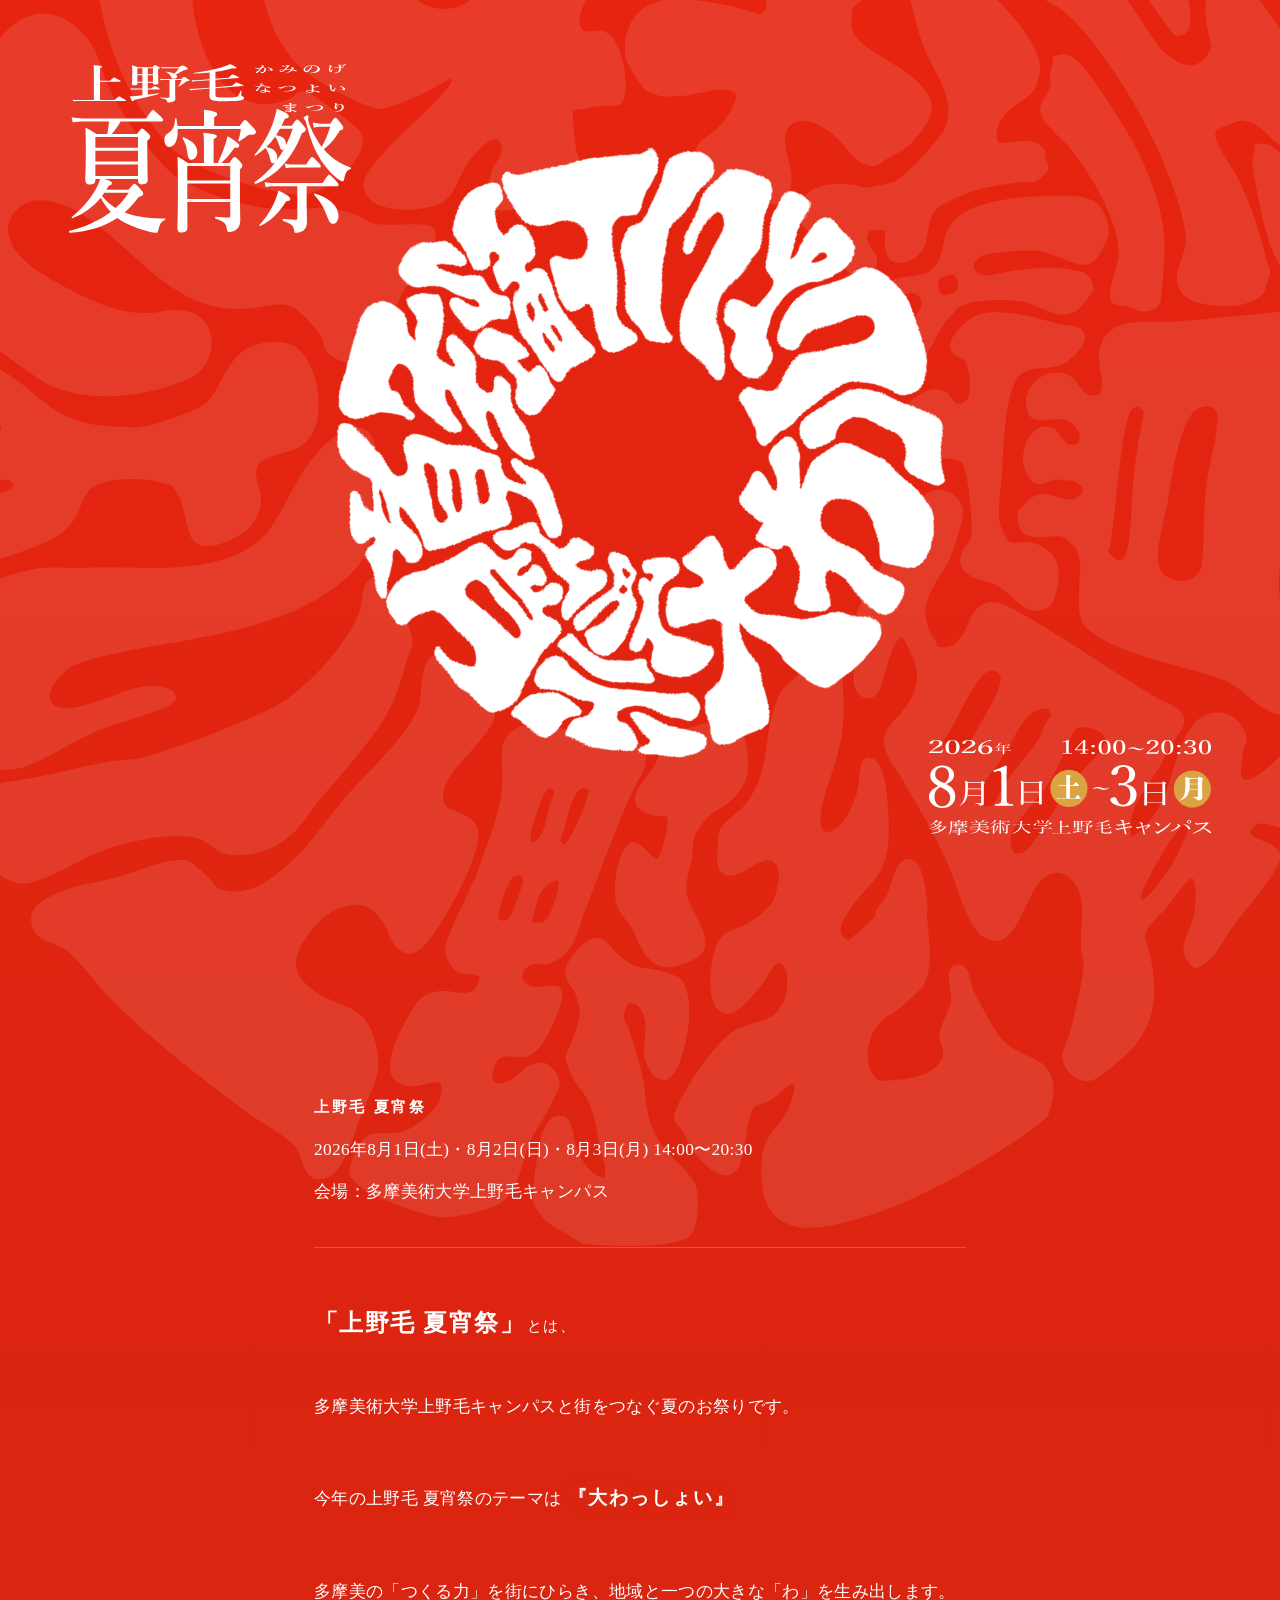
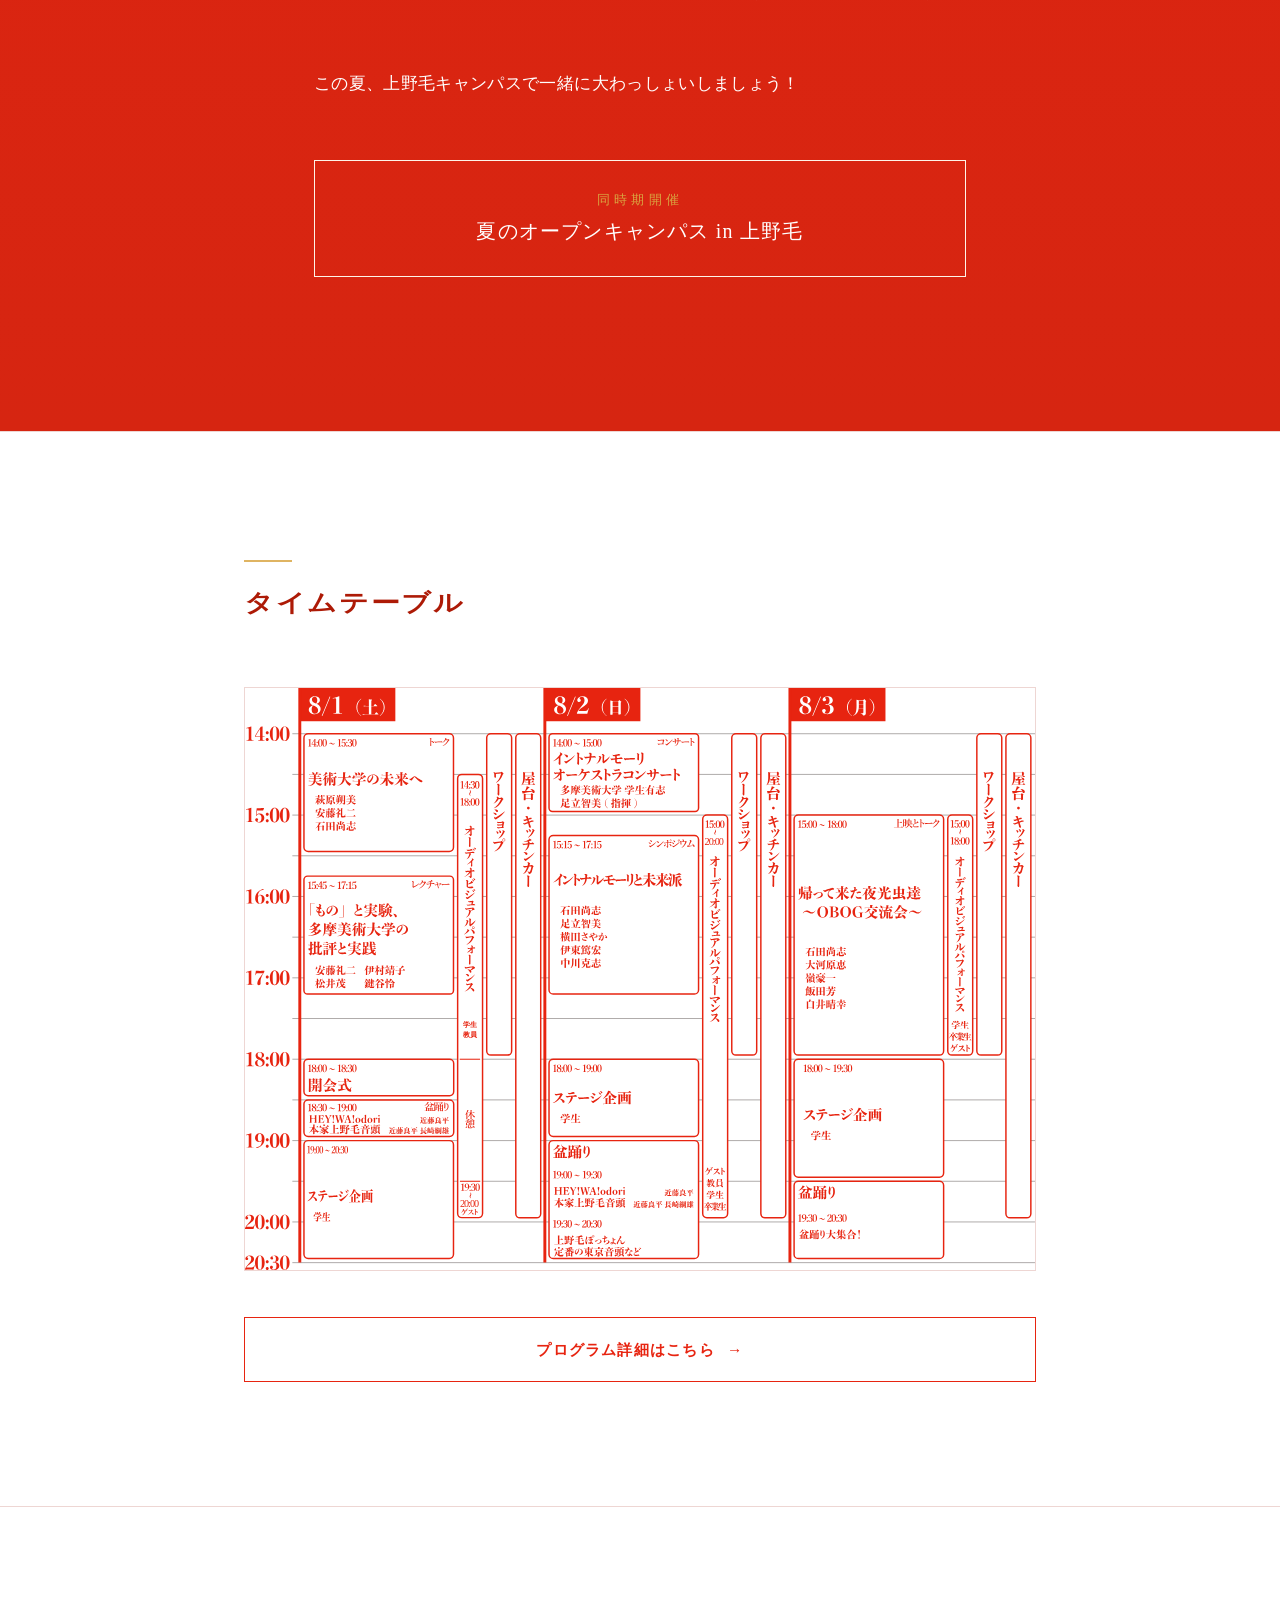
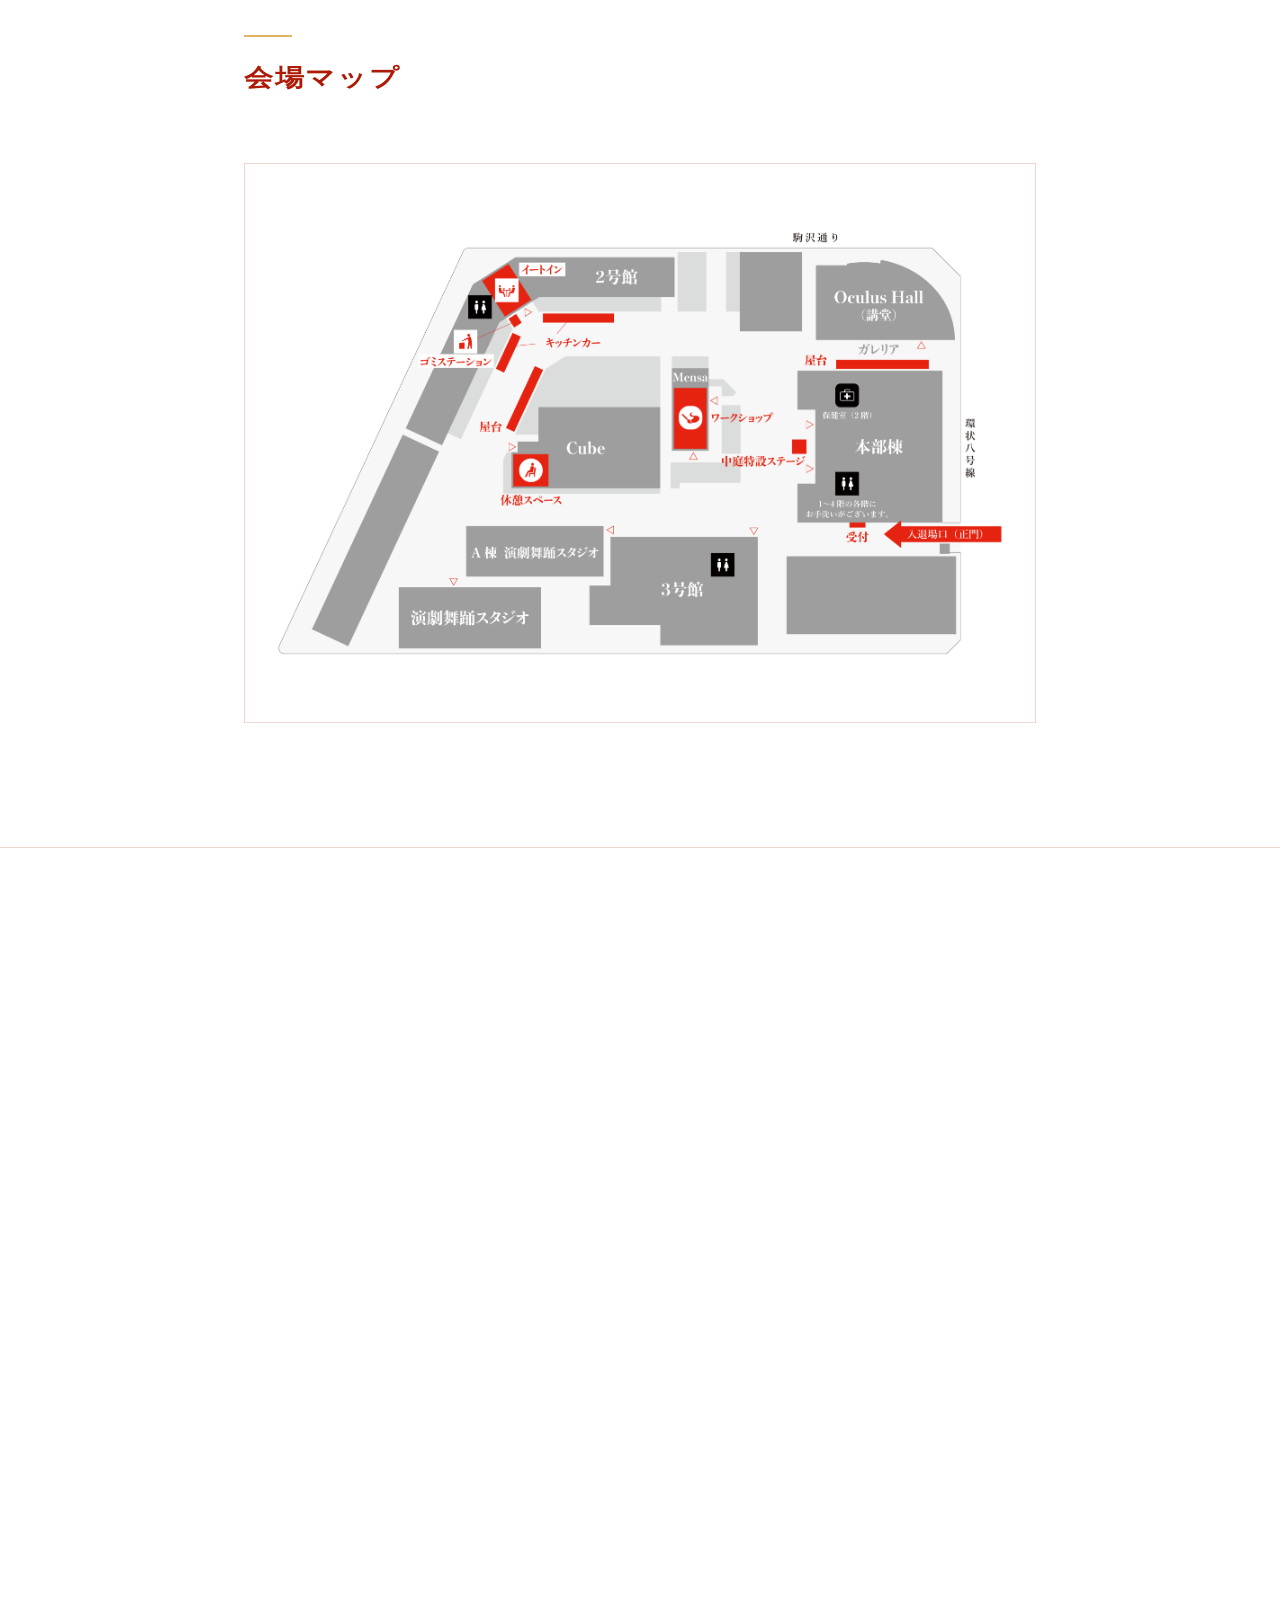
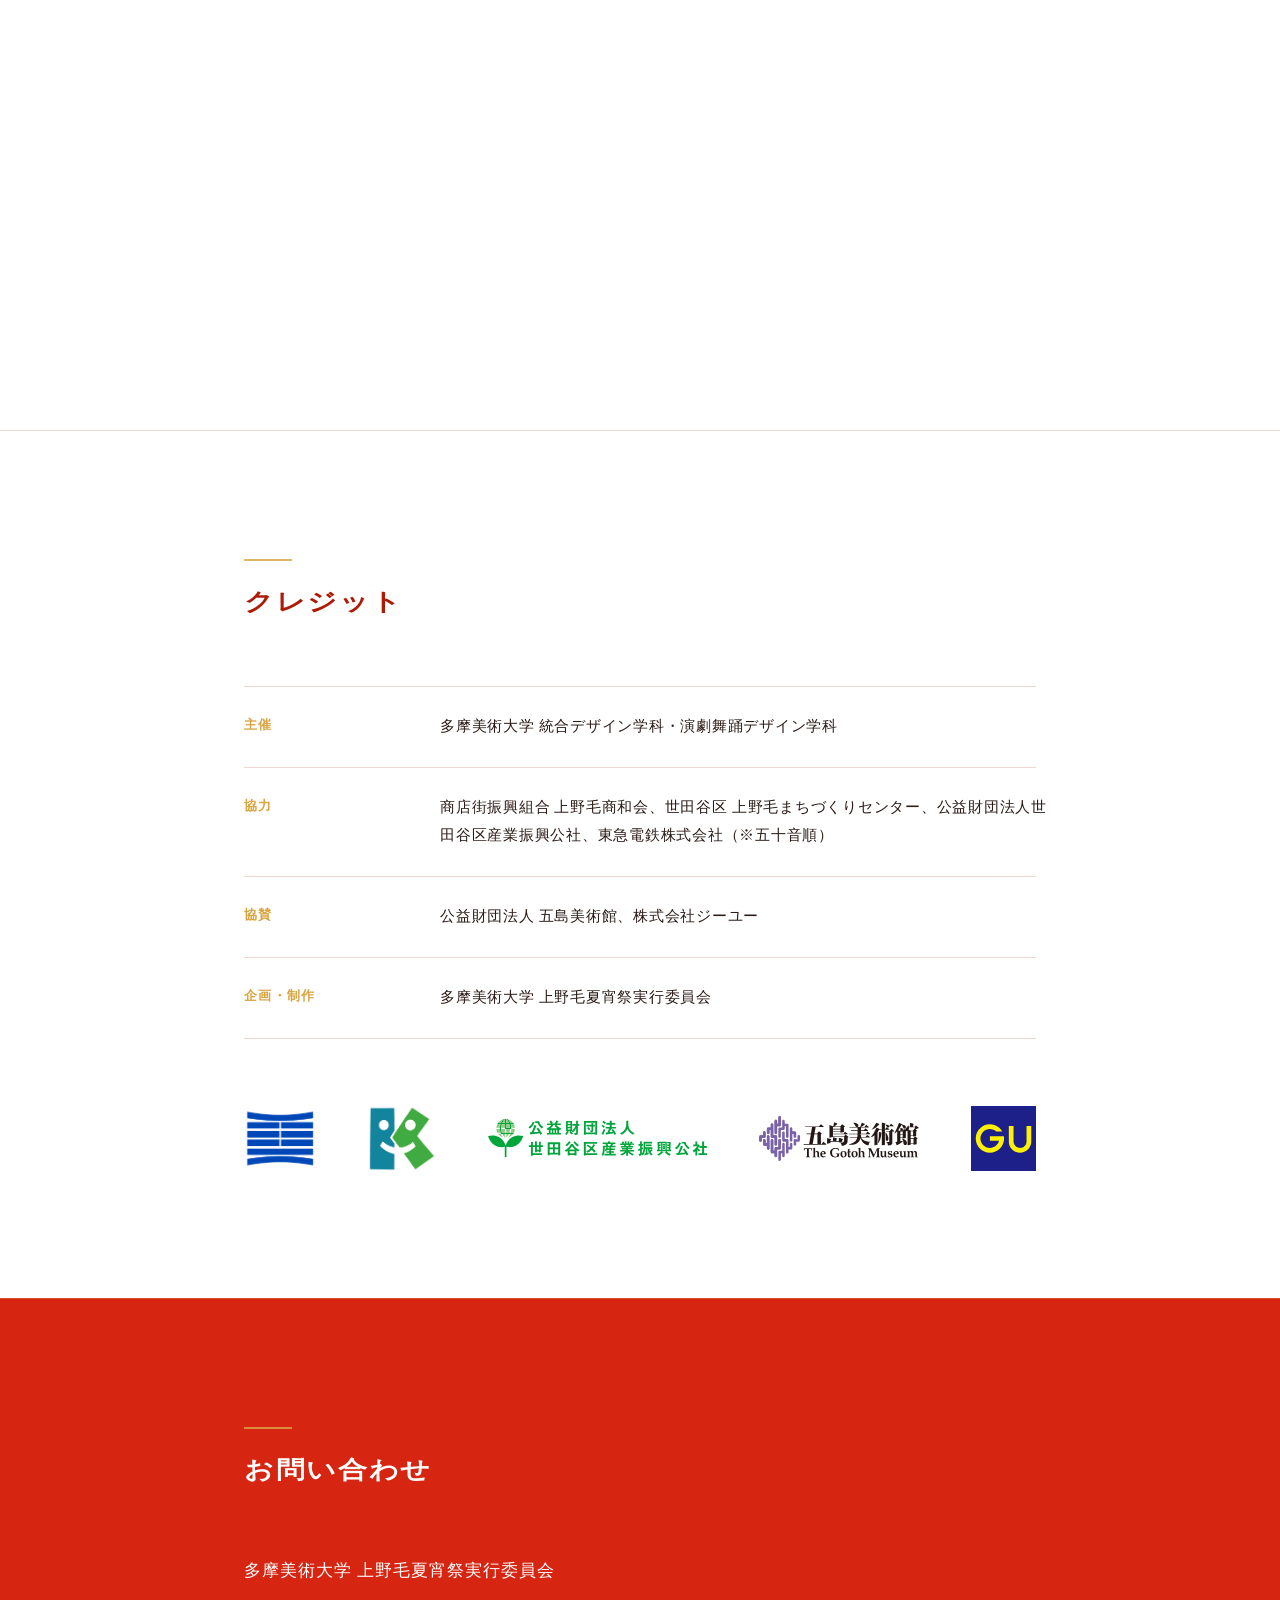
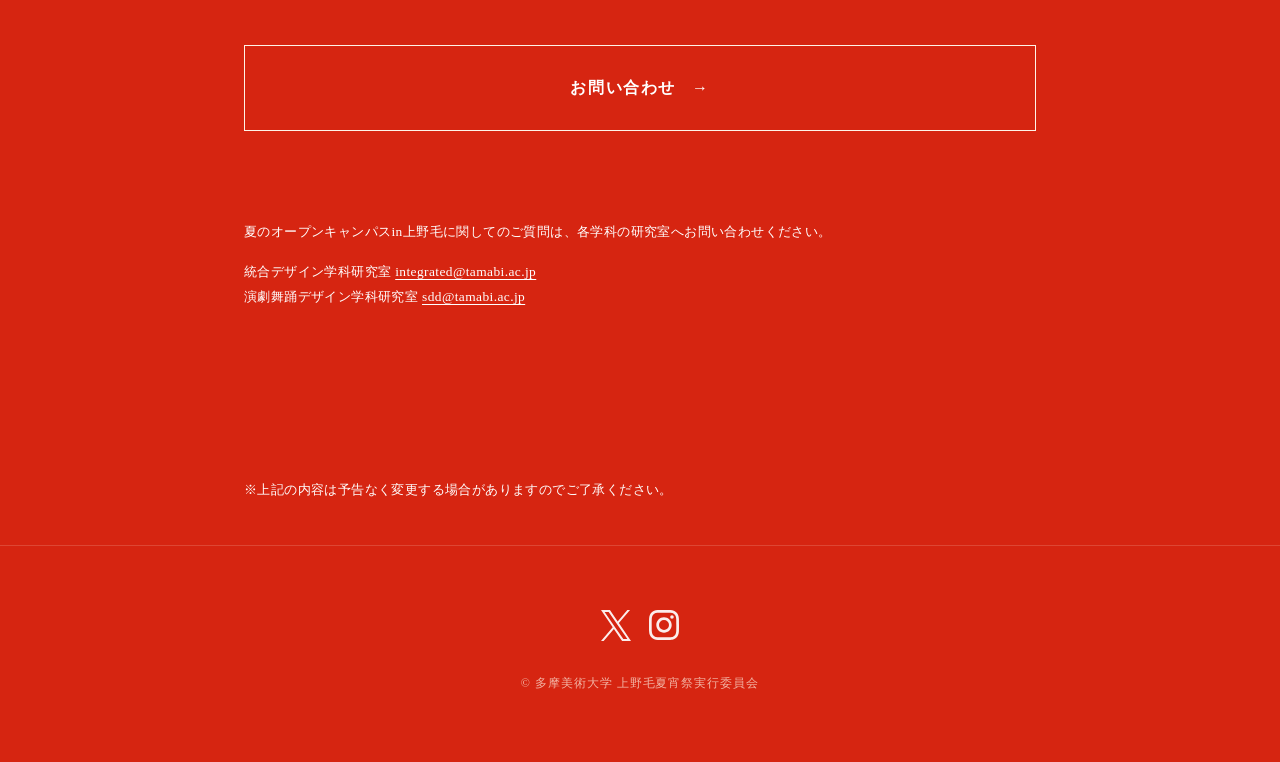
==== commit 8544add0: "Add files via upload" ====
--- a/index.html
+++ b/index.html
@@ -50,9 +50,15 @@
 
   <header class="site-header" id="siteHeader">
     <a href="#Top" class="brand-mark">上野毛 夏宵祭</a>
-    <nav>
+    <button class="menu-toggle" type="button" aria-expanded="false" aria-controls="siteNav" aria-label="メニューを開く">
+      <span></span>
+      <span></span>
+      <span></span>
+    </button>
+    <nav id="siteNav" class="site-nav-panel" aria-label="サイトメニュー">
       <ul>
         <li><a href="#Timetable">タイムテーブル</a></li>
+        <li><a href="#VenueMap">会場マップ</a></li>
         <li><a href="#Access">アクセス</a></li>
         <li><a href="#Credit">クレジット</a></li>
         <li><a href="#Form">お問い合わせ</a></li>
@@ -113,18 +119,29 @@
     <div class="section-inner">
       <h2 class="fade-in">タイムテーブル</h2>
 
-      <div class="timetable-wrap fade-in">
-        <img src="timetable.svg" alt="2026年8月1日から8月3日までのタイムテーブル">
-      </div>
-
-      <div class="timetable-notes fade-in">
-        <p>※各企画の詳細はWEBサイトにて随時更新予定です。</p>
+      <div class="timetable-wrap fade-in" id="timetableInteractive">
+        <div class="timetable-stage">
+          <img src="timetable.svg" alt="2026年8月1日から8月3日までのタイムテーブル">
+          <div class="timetable-hotspots" aria-label="タイムテーブル詳細"></div>
+        </div>
       </div>
 
       <a class="program-detail-link fade-in" href="program.html">
         <span>プログラム詳細はこちら</span>
         <span aria-hidden="true">→</span>
       </a>
+
+      <div class="timetable-modal" id="timetableModal" hidden>
+        <div class="timetable-modal-backdrop" data-timetable-close></div>
+        <section class="timetable-modal-panel" role="dialog" aria-modal="true" aria-labelledby="timetableModalTitle" tabindex="-1">
+          <button class="timetable-modal-close" type="button" aria-label="閉じる" data-timetable-close>×</button>
+          <p class="timetable-modal-kicker" id="timetableModalKicker"></p>
+          <h3 id="timetableModalTitle"></h3>
+          <dl class="timetable-modal-meta" id="timetableModalMeta"></dl>
+          <figure class="timetable-modal-poster" id="timetableModalPoster" hidden></figure>
+          <div class="timetable-modal-body" id="timetableModalBody"></div>
+        </section>
+      </div>
     </div>
   </section>
 
@@ -212,27 +229,28 @@
         </p>
       </div>
 
-      <div class="social-links fade-in">
+    </div>
+  </section>
+
+  <aside class="page-note">
+    <p class="fade-in">※上記の内容は予告なく変更する場合がありますのでご了承ください。</p>
+  </aside>
+
+  <footer>
+    <div class="footer-inner">
+      <div class="footer-social-links">
         <a href="https://x.com/natsuyoimatsuri?s=20" target="_blank" rel="noopener" aria-label="X（旧Twitter）">
           <img src="x.svg" alt="">
         </a>
-        <a href="https://www.instagram.com/natsuyoimatsuri?utm_source=ig_web_button_share_sheet&amp;igsh=ZDNlZDc0MzIxNw=="
-          target="_blank" rel="noopener" aria-label="Instagram">
+        <a href="https://www.instagram.com/natsuyoimatsuri?utm_source=ig_web_button_share_sheet&amp;igsh=ZDNlZDc0MzIxNw==" target="_blank" rel="noopener" aria-label="Instagram">
           <img src="Instagram.svg" alt="">
         </a>
       </div>
-    </div>
-  </section>
-
-  <aside class="page-note">
-    <p class="fade-in">※上記の内容は予告なく変更する場合がありますのでご了承ください。</p>
-  </aside>
-
-  <footer>
-    <small>&copy; 多摩美術大学 上野毛夏宵祭実行委員会</small>
+      <small>&copy; 多摩美術大学 上野毛夏宵祭実行委員会</small>
+    </div>
   </footer>
 
-  <script src="main.js"></script>
+  <script src="main.js?v=20260717-timetable-top-hit"></script>
 </body>
 
 </html>
--- a/style.css
+++ b/style.css
@@ -1,4 +1,4 @@
-:root {
+:root{
   --red: #e72410;
   --red-ink: #ad1a06;
   --red-deep: #d62511;
@@ -15,14 +15,14 @@
   --ease-soft: cubic-bezier(0.22, 0.61, 0.36, 1);
 }
 
-html {
+html{
   scroll-behavior: smooth;
   background: var(--red);
   color-scheme: light;
   overscroll-behavior-y: none;
 }
 
-body {
+body{
   position: relative;
   isolation: isolate;
   background: var(--red);
@@ -35,27 +35,27 @@
   text-rendering: optimizeLegibility;
 }
 
-a {
+a{
   color: inherit;
   text-decoration: none;
 }
 
-img {
+img{
   display: block;
   max-width: 100%;
 }
 
-::selection {
+::selection{
   background: var(--cream);
   color: var(--red-ink);
 }
 
-:focus-visible {
+:focus-visible{
   outline: 2px solid var(--gold);
   outline-offset: 6px;
 }
 
-.visually-hidden {
+.visually-hidden{
   position: absolute;
   width: 1px;
   height: 1px;
@@ -67,13 +67,13 @@
   border: 0;
 }
 
-section {
+section{
   position: relative;
   width: 100%;
   scroll-margin-top: 78px;
 }
 
-#Top {
+#Top{
   scroll-margin-top: 0;
 }
 
@@ -82,7 +82,7 @@
    フェードイン（スクロール演出）
 =================================================================== */
 
-.fade-in {
+.fade-in{
   opacity: 0;
   transform: translateY(22px) scaleX(var(--fade-scale-x, 1));
   transition: opacity 1.1s var(--ease-out),
@@ -90,34 +90,34 @@
   will-change: opacity, transform;
 }
 
-.fade-in.is-visible {
+.fade-in.is-visible{
   opacity: 1;
   transform: translateY(0) scaleX(var(--fade-scale-x, 1));
   will-change: auto;
 }
 
 /* 下層セクションの見出しは、フェード移動と横方向の変形を両立させる */
-.section-inner>h2.fade-in {
+.section-inner>h2.fade-in{
   transform: translateY(22px) scaleX(1.2);
   transform-origin: left center;
 }
 
-.section-inner>h2.fade-in.is-visible {
+.section-inner>h2.fade-in.is-visible{
   transform: translateY(0) scaleX(1.2);
 }
 
 @media (prefers-reduced-motion: reduce) {
-  .fade-in {
+  .fade-in{
     opacity: 1;
     transform: scaleX(var(--fade-scale-x, 1));
     transition: none;
   }
 
-  .section-inner>h2.fade-in {
+  .section-inner>h2.fade-in{
     transform: scaleX(1.2);
   }
 
-  .site-header {
+  .site-header{
     opacity: 1;
     transform: none;
     pointer-events: auto;
@@ -125,11 +125,11 @@
     animation: none !important;
   }
 
-  .logo-spin {
+  .logo-spin{
     animation: none !important;
   }
 
-  .logo-spin img {
+  .logo-spin img{
     filter: brightness(0) invert(1) !important;
   }
 }
@@ -139,7 +139,7 @@
    HEADER
 =================================================================== */
 
-.site-header {
+.site-header{
   position: fixed;
   top: 0;
   left: 0;
@@ -157,30 +157,30 @@
     transform 0.7s var(--ease-out);
 }
 
-.site-header.is-visible {
+.site-header.is-visible{
   opacity: 1;
   transform: translateY(0);
   pointer-events: auto;
 }
 
-.site-header.is-appearing {
+.site-header.is-appearing{
   animation: headerAppear 0.9s var(--ease-out) both;
 }
 
 @keyframes headerAppear {
-  from {
+  from{
     opacity: 0;
     transform: translateY(-14px);
   }
 
-  to {
+  to{
     opacity: 1;
     transform: translateY(0);
   }
 }
 
 /* 既定（地が赤系のとき）：白文字。.is-on-light が付くと赤文字に反転 */
-.brand-mark {
+.brand-mark{
   display: inline-block;
   font-family: var(--font-display);
   font-size: clamp(15px, 1.3vw, 17px);
@@ -193,7 +193,7 @@
   transition: color 0.35s var(--ease-soft);
 }
 
-.site-header nav ul {
+.site-header nav ul{
   display: flex;
   flex-direction: column;
   align-items: flex-end;
@@ -202,11 +202,11 @@
 }
 
 .site-header nav li,
-.site-header nav a {
+.site-header nav a{
   white-space: nowrap;
 }
 
-.site-header nav a {
+.site-header nav a{
   position: relative;
   display: inline-block;
   font-size: clamp(13px, 1.05vw, 14.5px);
@@ -220,15 +220,15 @@
     transform 0.35s var(--ease-soft);
 }
 
-.site-header nav a:hover {
+.site-header nav a:hover{
   transform: scaleX(1.2);
 }
 
-.site-header nav a[href="#Timetable"] {
+.site-header nav a[href="#Timetable"]{
   margin-right: -0.18em;
 }
 
-.site-header nav a::after {
+.site-header nav a::after{
   content: "";
   position: absolute;
   left: 0;
@@ -239,23 +239,23 @@
   transition: right 0.35s var(--ease-out);
 }
 
-.site-header nav a:hover::after {
+.site-header nav a:hover::after{
   right: 0;
 }
 
 @media (hover: none) {
-  .site-header nav a:hover::after {
+  .site-header nav a:hover::after{
     right: 100%;
   }
 
-  .site-header nav a.is-tapped::after {
+  .site-header nav a.is-tapped::after{
     right: 0;
   }
 }
 
 /* 背後が白系（Access / Credit）のときは赤文字に反転 */
 .site-header.is-on-light .brand-mark,
-.site-header.is-on-light nav a {
+.site-header.is-on-light nav a{
   color: var(--red-ink);
 }
 
@@ -264,7 +264,7 @@
    HERO ZONE — Top + Overview を貫く共通の背景模様
 =================================================================== */
 
-.hero-zone {
+.hero-zone{
   position: relative;
   isolation: isolate;
   overflow: hidden;
@@ -275,7 +275,7 @@
 /* 背景にうっすら浮かぶロゴ模様（白・透明度10%）。
    横は画面中央、縦はTopセクションの中央に正確に重なる位置に固定。
    画面横幅に連動して拡大縮小し、画像1枚分の余韻がOverview上部まで自然に続く。 */
-.hero-zone::before {
+.hero-zone::before{
   content: "";
   position: absolute;
   inset: 0;
@@ -289,7 +289,7 @@
   z-index: 0;
 }
 
-.hero-zone>section {
+.hero-zone>section{
   position: relative;
   z-index: 1;
 }
@@ -299,7 +299,7 @@
    TOP — ファーストビュー
 =================================================================== */
 
-.Top {
+.Top{
   width: 100%;
   height: 100vh;
   height: 100svh;
@@ -310,7 +310,7 @@
   justify-content: center;
 }
 
-.Top .hero {
+.Top .hero{
   position: absolute;
   inset: 0;
   max-width: 1440px;
@@ -323,23 +323,23 @@
 }
 
 /* モバイル専用グループ。PCではグリッドに干渉しないよう透過させる */
-.hero-top-group {
+.hero-top-group{
   display: contents;
 }
 
-.Title {
+.Title{
   align-self: flex-start;
   pointer-events: auto;
 }
 
-.Title img {
+.Title img{
   width: clamp(230px, 22vw, 340px);
   height: auto;
   filter: brightness(0) invert(1);
 }
 
 /* ロゴは画面（Top）の縦横中央に正確に固定。Title/Dateのレイヤーとは独立 */
-.Logo {
+.Logo{
   position: absolute;
   top: 50%;
   left: 50%;
@@ -351,52 +351,52 @@
 }
 
 /* ゆっくり回転＋スクロールで一瞬加速する祭りの鼓動 */
-.logo-spin {
+.logo-spin{
   width: clamp(340px, 47vw, 620px);
   transform: rotate(var(--spin-angle, 0deg));
   animation: logoRotate 48s linear infinite;
   transform-origin: 50% 50%;
 }
 
-.logo-spin.is-pulsing {
+.logo-spin.is-pulsing{
   animation: logoBurst 1.8s var(--ease-soft) 1;
 }
 
-.logo-spin img {
+.logo-spin img{
   width: 100%;
   height: auto;
   filter: brightness(0) invert(1) url("#wobble");
 }
 
 @keyframes logoRotate {
+  from{
+    transform: rotate(var(--spin-angle, 0deg));
+  }
+
+  to{
+    transform: rotate(calc(var(--spin-angle, 0deg) + 360deg));
+  }
+}
+
+/* スクロールで「太鼓を打つ」ように一拍加速してから定速回転に戻す */
+@keyframes logoBurst{
   from {
     transform: rotate(var(--spin-angle, 0deg));
   }
 
   to {
-    transform: rotate(calc(var(--spin-angle, 0deg) + 360deg));
-  }
-}
-
-/* スクロールで「太鼓を打つ」ように一拍加速してから定速回転に戻す */
-@keyframes logoBurst {
-  from {
-    transform: rotate(var(--spin-angle, 0deg));
-  }
-
-  to {
     transform: rotate(calc(var(--spin-angle, 0deg) + 130deg));
   }
 }
 
-.Date {
+.Date{
   align-self: flex-end;
   display: flex;
   justify-content: flex-end;
   pointer-events: auto;
 }
 
-.Date img {
+.Date img{
   width: clamp(240px, 22vw, 316px);
   height: auto;
   filter: none;
@@ -407,18 +407,18 @@
    OVERVIEW — 説明文
 =================================================================== */
 
-.Overview-section {
+.Overview-section{
   width: 100%;
 }
 
-.Overview {
+.Overview{
   max-width: 780px;
   margin: 0 auto;
   padding: clamp(124px, 15vw, 204px) clamp(28px, 5vw, 84px) clamp(104px, 12vw, 156px);
 }
 
 /* 開催概要：チケットの半券のような実在感を罫線と数字組版で */
-.overview-meta {
+.overview-meta{
   display: flex;
   flex-direction: column;
   gap: 7px;
@@ -431,7 +431,7 @@
   color: #fff;
 }
 
-.overview-meta-title {
+.overview-meta-title{
   display: inline-block;
   font-family: var(--font-display);
   font-size: 15px;
@@ -443,7 +443,7 @@
 }
 
 /* セクション見出し：太字「本題」+ 細字「接続語」でウェイトの強弱をつくる */
-section h2 {
+section h2{
   display: inline-block;
   font-family: var(--font-display);
   font-weight: 600;
@@ -453,12 +453,12 @@
   margin-bottom: clamp(34px, 4.6vw, 48px);
 }
 
-section h2 .heading-main {
+section h2 .heading-main{
   display: inline-block;
   transform-origin: left center;
 }
 
-section h2 .toha {
+section h2 .toha{
   display: inline-block;
   font-weight: 400;
   font-size: clamp(15px, 1.2vw, 18px);
@@ -467,7 +467,7 @@
   margin-left: 0.15em;
 }
 
-.Overview p {
+.Overview p{
   transform-origin: left center;
   font-size: clamp(16px, 1.35vw, 18px);
   line-height: 2;
@@ -475,7 +475,7 @@
   margin-bottom: clamp(42px, 5.2vw, 58px);
 }
 
-.Overview p.lead {
+.Overview p.lead{
   display: flex;
   align-items: baseline;
   flex-wrap: wrap;
@@ -484,7 +484,7 @@
 }
 
 /* テーマの一句：本文の中で唯一、太く大きく際立たせる */
-.Overview .theme {
+.Overview .theme{
   display: inline-block;
   font-family: var(--font-display);
   font-weight: 600;
@@ -497,7 +497,7 @@
   transform-origin: left center;
 }
 
-.notice {
+.notice{
   width: 100%;
   margin-top: clamp(40px, 5.6vw, 56px);
   display: flex;
@@ -510,7 +510,7 @@
   background: transparent;
 }
 
-.notice-label {
+.notice-label{
   display: inline-block;
   font-family: var(--font-display);
   font-size: clamp(12px, 1vw, 16px);
@@ -519,7 +519,7 @@
   transform-origin: center;
 }
 
-.notice-body {
+.notice-body{
   display: inline-block;
   font-size: clamp(18px, 1.6vw, 20px);
   letter-spacing: 0.06em;
@@ -532,14 +532,14 @@
    共通セクションラッパー（Access / Credit / Form）
 =================================================================== */
 
-.section-inner {
+.section-inner{
   max-width: 920px;
   margin: 0 auto;
   padding: clamp(88px, 10vw, 128px) clamp(28px, 5vw, 84px) clamp(84px, 10vw, 124px);
 }
 
 /* セクション見出しの上に、装飾的な短い飾り罫を添える */
-.section-inner h2::before {
+.section-inner h2::before{
   content: "";
   display: block;
   width: 40px;
@@ -554,13 +554,13 @@
    TIMETABLE
 =================================================================== */
 
-.Timetable {
+.Timetable{
   background: #ffffff;
   color: var(--red-ink);
   border-top: 1px solid var(--paper-line);
 }
 
-.timetable-wrap {
+.timetable-wrap{
   width: 100%;
   margin-top: clamp(10px, 1.6vw, 18px);
   border: 1px solid var(--paper-line);
@@ -569,14 +569,14 @@
   -webkit-overflow-scrolling: touch;
 }
 
-.timetable-wrap img {
+.timetable-wrap img{
   width: 100%;
   min-width: 720px;
   height: auto;
   display: block;
 }
 
-.timetable-notes {
+.timetable-notes{
   display: grid;
   gap: 0.5em;
   margin-top: clamp(16px, 2vw, 22px);
@@ -590,167 +590,81 @@
    PROGRAM DETAIL
 =================================================================== */
 
-.program-detail-link {
-  display: inline-flex;
+.program-detail-link{
+  display: flex;
   align-items: center;
   justify-content: center;
+  box-sizing: border-box;
+  width: 100%;
   gap: 0.8em;
   margin-top: clamp(30px, 4vw, 46px);
   padding: clamp(16px, 2vw, 20px) clamp(28px, 4vw, 42px);
-  border: 1px solid var(--red-ink);
-  color: var(--red-ink);
+  border: 1px solid var(--red);
+  background: #fff;
+  color: var(--red);
   font-family: var(--font-display);
+  text-decoration: none;
   font-size: clamp(14px, 1.2vw, 16px);
   font-weight: 600;
   letter-spacing: 0.08em;
   transform-origin: left center;
   transition: background-color 0.35s var(--ease-soft),
+    border-color 0.35s var(--ease-soft),
     color 0.35s var(--ease-soft);
 }
 
-.program-detail-link:hover {
-  background: var(--red-ink);
+.program-detail-link:hover{
+  border-color: var(--red);
+  background: var(--red);
   color: #fff;
 }
 
-.program-page {
+.program-page{
   background: #fff;
   color: var(--ink);
 }
 
-.program-hero {
-  background: var(--red);
-  color: #fff;
-}
-
-.program-hero-inner,
-.program-inner {
+.program-inner{
   max-width: 980px;
   margin: 0 auto;
   padding-inline: clamp(24px, 5vw, 84px);
 }
 
-.program-hero-inner {
-  padding-top: clamp(34px, 5vw, 62px);
-  padding-bottom: clamp(46px, 7vw, 78px);
-}
-
-.program-back {
-  display: inline-block;
-  margin-bottom: clamp(30px, 4vw, 44px);
-  font-size: clamp(12px, 0.95vw, 14px);
-  letter-spacing: 0.08em;
-  color: #fff;
-  opacity: 0.86;
-}
-
-.program-kicker {
-  font-size: clamp(12px, 0.95vw, 14px);
-  line-height: 1.6;
-  letter-spacing: 0.12em;
-  color: var(--gold);
-}
-
-.program-hero h1 {
-  margin-top: 8px;
-  font-family: var(--font-display);
-  font-size: clamp(32px, 4.6vw, 50px);
-  line-height: 1.18;
-  letter-spacing: 0.05em;
-  transform: scaleX(1.06);
-  transform-origin: left center;
-}
-
-.program-lead {
-  max-width: 680px;
-  margin-top: clamp(18px, 2.8vw, 28px);
-  font-size: clamp(14px, 1.15vw, 16px);
-  line-height: 1.9;
-  letter-spacing: 0.03em;
-}
-
-.program-nav {
-  display: flex;
-  flex-wrap: wrap;
-  gap: 10px;
-  margin-top: clamp(26px, 3.6vw, 36px);
-}
-
-.program-nav a {
-  display: inline-flex;
-  align-items: center;
-  min-height: 40px;
-  padding: 0 16px;
-  border: 1px solid rgba(255, 255, 255, 0.72);
-  font-size: 12.5px;
-  letter-spacing: 0.08em;
-  color: #fff;
-}
-
-.program-section {
+.program-section{
   background: #fff;
 }
 
-.open-campus-section {
-  background: #fff;
-}
-
-.VenueMap {
+.VenueMap{
   background: #fff;
   color: var(--red-ink);
   border-top: 1px solid var(--paper-line);
 }
 
-.venue-map {
-  margin-top: clamp(10px, 1.6vw, 18px);
-  overflow-x: auto;
+.venue-map{
+  box-sizing: border-box;
+  width: 100%;
+  margin: clamp(10px, 1.6vw, 18px) 0 0;
   border: 1px solid var(--paper-line);
-  border-radius: 6px;
   background: #fff;
-  -webkit-overflow-scrolling: touch;
-}
-
-.venue-map img {
+  overflow: hidden;
+}
+
+.venue-map img{
   display: block;
   width: 100%;
-  min-width: 760px;
+  max-width: none;
+  min-width: 0;
   height: auto;
-}
-
-.program-poster-row {
-  display: grid;
-  grid-template-columns: repeat(2, minmax(0, 1fr));
-  gap: clamp(18px, 2.6vw, 30px);
-  padding: clamp(26px, 3.4vw, 38px) clamp(24px, 3.4vw, 38px);
-  border-top: 1px solid rgba(158, 28, 12, 0.12);
-  background: #fff;
-}
-
-.program-poster-row.single {
-  grid-template-columns: minmax(280px, 430px);
-}
-
-.program-poster {
-  display: block;
-  margin: 0;
-}
-
-.program-poster img {
-  width: 100%;
-  aspect-ratio: 637 / 900;
-  object-fit: cover;
-  border: 1px solid var(--paper-line);
-  border-radius: 6px;
-  background: #fff;
-  box-shadow: 0 14px 34px rgba(93, 26, 14, 0.08);
-}
-
-.program-inner {
+  object-fit: contain;
+  object-position: center center;
+}
+
+.program-inner{
   padding-top: clamp(64px, 8vw, 92px);
   padding-bottom: clamp(68px, 9vw, 104px);
 }
 
-.program-section h2 {
+.program-section h2{
   margin-top: 8px;
   margin-bottom: clamp(26px, 4vw, 42px);
   font-size: clamp(24px, 3vw, 34px);
@@ -761,14 +675,14 @@
 }
 
 .program-section-label,
-.program-block-head p {
+.program-block-head p{
   font-size: clamp(12px, 0.95vw, 14px);
   line-height: 1.6;
   letter-spacing: 0.12em;
   color: var(--gold);
 }
 
-.program-block {
+.program-block{
   display: block;
   margin-top: clamp(18px, 2.8vw, 28px);
   overflow: hidden;
@@ -777,17 +691,17 @@
   background: #fff;
 }
 
-.program-block:last-child {
+.program-block:last-child{
   border-bottom: 1px solid var(--paper-line);
 }
 
-.program-block-head {
+.program-block-head{
   padding: clamp(24px, 3.4vw, 34px) clamp(24px, 3.4vw, 38px);
   border-bottom: 1px solid rgba(158, 28, 12, 0.14);
   background: #fff;
 }
 
-.program-block-head h3 {
+.program-block-head h3{
   margin-top: 4px;
   font-family: var(--font-display);
   font-size: clamp(18px, 1.8vw, 23px);
@@ -798,27 +712,27 @@
 
 .program-place,
 .program-note,
-.program-text {
+.program-text{
   font-size: clamp(13px, 1vw, 15px);
   line-height: 1.8;
   letter-spacing: 0.03em;
 }
 
-.program-place {
+.program-place{
   margin-top: 8px;
   color: rgba(43, 27, 22, 0.78);
 }
 
-.program-day {
+.program-day{
   padding: clamp(22px, 3vw, 32px) clamp(24px, 3.4vw, 38px);
   border-top: 1px solid rgba(158, 28, 12, 0.12);
 }
 
-.program-day:first-of-type {
+.program-day:first-of-type{
   border-top: none;
 }
 
-.program-day h4 {
+.program-day h4{
   margin-bottom: 14px;
   font-family: var(--font-display);
   font-size: clamp(16px, 1.8vw, 20px);
@@ -827,29 +741,29 @@
   color: var(--red-ink);
 }
 
-.program-day-grid {
+.program-day-grid{
   display: grid;
   grid-template-columns: repeat(3, minmax(0, 1fr));
   gap: clamp(18px, 2.4vw, 28px);
   padding: clamp(22px, 3vw, 32px) clamp(24px, 3.4vw, 38px);
 }
 
-.program-day-grid .program-day {
+.program-day-grid .program-day{
   padding: 0;
   border-top: none;
 }
 
-.program-list {
+.program-list{
   display: grid;
   gap: 0;
   list-style: none;
 }
 
-.program-block>.program-list {
+.program-block>.program-list{
   padding: clamp(22px, 3vw, 32px) clamp(24px, 3.4vw, 38px);
 }
 
-.program-list li {
+.program-list li{
   display: grid;
   grid-template-columns: minmax(150px, 0.34fr) minmax(0, 1fr);
   gap: clamp(14px, 2vw, 22px);
@@ -861,163 +775,76 @@
   letter-spacing: 0.02em;
 }
 
-.program-list li:first-child {
+.program-list li:first-child{
   border-top: none;
 }
 
-.program-list time {
+.program-list time{
   color: var(--red-ink);
   font-weight: 600;
   line-height: 1.65;
   white-space: normal;
 }
 
-.program-list span {
+.program-list span{
   min-width: 0;
 }
 
-.program-block.compact .program-list li {
-  grid-template-columns: minmax(190px, 0.38fr) minmax(0, 1fr);
-}
-
-.program-note {
+.program-note{
   margin-top: 12px;
   color: rgba(43, 27, 22, 0.72);
 }
 
-.program-block>.program-note {
+.program-block>.program-note{
   padding: 0 clamp(24px, 3.4vw, 38px) clamp(24px, 3.4vw, 38px);
 }
 
-.program-block>.program-text {
+.program-block>.program-text{
   padding: clamp(26px, 3.4vw, 38px);
 }
 
-.shop-list {
-  display: grid;
-  grid-template-columns: repeat(2, minmax(0, 1fr));
-  gap: 0 clamp(22px, 3vw, 36px);
-  padding: clamp(22px, 3.2vw, 34px) clamp(24px, 3.4vw, 38px);
-}
-
-.shop-list div {
-  display: grid;
-  gap: 3px;
-  padding-block: 12px;
-  border-top: 1px solid rgba(158, 28, 12, 0.1);
-}
-
-.shop-list div:nth-child(-n+2) {
-  border-top: none;
-}
-
-.shop-list dt {
-  font-size: clamp(14px, 1.1vw, 16px);
-  line-height: 1.6;
-  letter-spacing: 0.03em;
-  color: var(--red-ink);
-  font-weight: 600;
-}
-
-.shop-list dd {
-  font-size: clamp(13px, 1vw, 15px);
-  line-height: 1.7;
-  letter-spacing: 0.02em;
-}
-
-.program-columns {
-  display: grid;
-  gap: clamp(18px, 2.8vw, 28px);
-}
-
-.program-block.compact:last-child {
-  border-bottom: 1px solid var(--paper-line);
-}
-
-
-
-.program-page .program-hero-inner {
-  padding-top: clamp(42px, 6vw, 76px);
-  padding-bottom: clamp(42px, 6vw, 72px);
-}
-
-.program-page .program-hero h1 {
+.program-page .program-block-head h3{
   margin-top: 0;
 }
 
-.program-page .program-nav a {
-  background: transparent;
-}
-
-.program-subtitle {
-  margin-top: clamp(30px, 4vw, 46px);
-  margin-bottom: clamp(12px, 1.8vw, 18px);
-  color: var(--gold);
-  font-size: clamp(15px, 1.3vw, 18px);
-  line-height: 1.7;
-  letter-spacing: 0.05em;
-  font-weight: 600;
-}
-
-.program-lines {
-  display: grid;
-  gap: 0.42em;
-  padding: clamp(24px, 3.4vw, 38px);
-  font-size: clamp(14px, 1.12vw, 16px);
-  line-height: 1.9;
-  letter-spacing: 0.02em;
-}
-
-.program-lines p {
-  overflow-wrap: anywhere;
-}
-
-.program-page .program-block-head h3 {
-  margin-top: 0;
-}
-
-.program-page .program-block {
+.program-page .program-block{
   border-radius: 0;
   box-shadow: none;
 }
 
-.program-page .program-block-head {
+.program-page .program-block-head{
   border-bottom: 1px solid var(--paper-line);
-}
-
-.program-page .open-campus-section {
-  border-top: 1px solid var(--paper-line);
 }
 
 /* ===================================================================
   ACCESS
 =================================================================== */
 
-.Access {
+.Access{
   background: #ffffff;
   color: var(--red-ink);
   border-top: 1px solid var(--paper-line);
 }
 
-.map-wrap {
+.map-wrap{
   position: relative;
+  box-sizing: border-box;
   width: 100%;
   aspect-ratio: 16 / 10;
   margin-top: clamp(10px, 1.6vw, 18px);
   margin-bottom: clamp(36px, 5vw, 52px);
   border: 1px solid var(--paper-line);
   background: #fff;
-  box-shadow: 0 18px 48px rgba(87, 21, 12, 0.12);
   overflow: hidden;
 }
 
-.map-wrap iframe {
+.map-wrap iframe{
   width: 100%;
   height: 100%;
   display: block;
 }
 
-.access-info .address {
+.access-info .address{
   transform: scaleX(1.02);
   transform-origin: left center;
   font-size: clamp(14.5px, 1.15vw, 16px);
@@ -1028,13 +855,13 @@
   border-bottom: 1px solid var(--paper-line);
 }
 
-.access-list {
+.access-list{
   display: flex;
   flex-direction: column;
   gap: clamp(22px, 3vw, 28px);
 }
 
-.access-row {
+.access-row{
   transform: scaleX(1.02);
   transform-origin: left center;
   font-size: clamp(14px, 1.15vw, 15.5px);
@@ -1043,7 +870,7 @@
   color: var(--ink);
 }
 
-.access-row:first-child {
+.access-row:first-child{
   font-size: clamp(15.5px, 1.32vw, 18px);
   font-weight: 600;
 }
@@ -1052,19 +879,19 @@
    CREDIT
 =================================================================== */
 
-.Credit {
+.Credit{
   background: #ffffff;
   color: var(--red-ink);
   border-top: 1px solid var(--paper-line);
 }
 
-.credit-list {
+.credit-list{
   margin-top: clamp(10px, 1.6vw, 18px);
   display: flex;
   flex-direction: column;
 }
 
-.credit-row {
+.credit-row{
   display: grid;
   grid-template-columns: clamp(108px, 15vw, 160px) 1fr;
   column-gap: clamp(20px, 2.8vw, 36px);
@@ -1072,11 +899,11 @@
   border-bottom: 1px solid var(--paper-line);
 }
 
-.credit-row:first-child {
+.credit-row:first-child{
   border-top: 1px solid var(--paper-line);
 }
 
-.credit-row dt {
+.credit-row dt{
   display: inline-block;
   font-family: var(--font-display);
   font-size: clamp(13px, 1vw, 14.5px);
@@ -1087,7 +914,7 @@
   transform-origin: left center;
 }
 
-.credit-row dd {
+.credit-row dd{
   transform: scaleX(1.02);
   transform-origin: left center;
   font-size: clamp(14px, 1.15vw, 15.5px);
@@ -1096,7 +923,7 @@
   color: var(--ink);
 }
 
-.credit-note {
+.credit-note{
   margin-top: clamp(14px, 1.8vw, 20px);
   font-size: clamp(12px, 0.95vw, 14px);
   line-height: 1.7;
@@ -1105,7 +932,7 @@
   text-align: right;
 }
 
-.Credit .logos {
+.Credit .logos{
   display: flex;
   align-items: center;
   justify-content: space-between;
@@ -1113,29 +940,29 @@
   width: 100%;
 }
 
-.Credit .logos img {
+.Credit .logos img{
   flex: 0 0 auto;
   height: auto;
   object-fit: contain;
 }
 
-.Credit .logos .logo-tamabi {
+.Credit .logos .logo-tamabi{
   width: 72px;
 }
 
-.Credit .logos .logo-koeki {
+.Credit .logos .logo-koeki{
   width: 220px;
 }
 
-.Credit .logos .logo-showakai {
+.Credit .logos .logo-showakai{
   width: 68px;
 }
 
-.Credit .logos .logo-goto {
+.Credit .logos .logo-goto{
   width: 160px;
 }
 
-.Credit .logos .logo-gu {
+.Credit .logos .logo-gu{
   width: 65px;
 }
 
@@ -1144,17 +971,17 @@
    FORM
 =================================================================== */
 
-.Form {
+.Form{
   background: var(--red-deep);
   color: #fff;
   border-top: 1px solid rgba(255, 244, 232, 0.18);
 }
 
-.Form .section-inner {
+.Form .section-inner{
   padding-bottom: clamp(108px, 14vw, 168px);
 }
 
-.form-text {
+.form-text{
   --fade-scale-x: 1.03;
   transform-origin: left center;
   font-size: clamp(15px, 1.3vw, 16.5px);
@@ -1165,7 +992,7 @@
 }
 
 /* お問い合わせフォームへのリンク */
-.contact-link {
+.contact-link{
   width: 100%;
   display: flex;
   align-items: center;
@@ -1186,12 +1013,12 @@
     color 0.35s var(--ease-soft);
 }
 
-.contact-link:hover {
+.contact-link:hover{
   background-color: var(--cream);
   color: var(--red-ink);
 }
 
-.open-campus-contact {
+.open-campus-contact{
   margin-top: clamp(28px, 4vw, 42px);
   font-size: clamp(13px, 1.05vw, 15px);
   line-height: 1.9;
@@ -1199,24 +1026,24 @@
   color: #fff;
 }
 
-.open-campus-contact p+p {
+.open-campus-contact p+p{
   margin-top: 0.9em;
 }
 
-.open-campus-contact a {
+.open-campus-contact a{
   text-decoration: underline;
   text-underline-offset: 0.22em;
 }
 
 /* X / Instagram アイコンリンク */
-.social-links {
+.social-links{
   display: flex;
   align-items: center;
   gap: clamp(26px, 3.2vw, 36px);
   margin-top: clamp(44px, 6vw, 60px);
 }
 
-.social-links a {
+.social-links a{
   display: inline-flex;
   align-items: center;
   justify-content: center;
@@ -1226,23 +1053,23 @@
   transition: opacity 0.3s var(--ease-soft);
 }
 
-.social-links a:hover {
+.social-links a:hover{
   opacity: 1;
 }
 
-.social-links img {
+.social-links img{
   width: 27px;
   height: 27px;
   filter: brightness(0) invert(1);
 }
 
-.page-note {
+.page-note{
   background: var(--red-deep);
   color: #fff;
   padding-bottom: clamp(30px, 4vw, 44px);
 }
 
-.page-note p {
+.page-note p{
   max-width: 920px;
   margin: 0 auto;
   padding-inline: clamp(28px, 5vw, 84px);
@@ -1252,7 +1079,7 @@
   text-align: left;
 }
 
-footer {
+footer{
   display: flex;
   justify-content: center;
   padding: 28px 22px 34px;
@@ -1263,18 +1090,18 @@
   border-top: 1px solid rgba(255, 244, 232, 0.16);
 }
 
-footer small {
+footer small{
   font: inherit;
 }
 
 @media (hover: hover) {
-  .map-wrap {
-    transition: transform 0.45s var(--ease-soft), box-shadow 0.45s var(--ease-soft);
-  }
-
-  .map-wrap:hover {
-    transform: translateY(-2px);
-    box-shadow: 0 22px 58px rgba(87, 21, 12, 0.16);
+  .map-wrap{
+    transition: none;
+  }
+
+  .map-wrap:hover{
+    transform: none;
+    box-shadow: none;
   }
 }
 
@@ -1283,7 +1110,7 @@
    MOBILE
 =================================================================== */
 
-@media (max-width: 850px) {
+@media (max-width: 850px){
 
   html,
   body {
@@ -1452,40 +1279,6 @@
     transform: none;
   }
 
-  .program-hero-inner,
-  .program-inner {
-    padding-inline: 22px;
-  }
-
-  .program-hero-inner {
-    padding-top: 28px;
-    padding-bottom: 54px;
-  }
-
-  .program-back {
-    margin-bottom: 34px;
-  }
-
-  .program-hero h1 {
-    font-size: clamp(32px, 10vw, 42px);
-    letter-spacing: 0.04em;
-    transform: none;
-  }
-
-  .program-lead {
-    font-size: 14px;
-    line-height: 1.85;
-  }
-
-  .program-nav {
-    gap: 10px;
-  }
-
-  .program-nav a {
-    flex: 1 1 140px;
-    justify-content: center;
-  }
-
   .program-inner {
     padding-top: 58px;
     padding-bottom: 68px;
@@ -1494,25 +1287,6 @@
   .program-section h2 {
     font-size: 28px;
     transform: scaleX(1.02);
-  }
-
-  .venue-map {
-    width: calc(100% + 44px);
-    margin-inline: -22px;
-    border-right: none;
-    border-left: none;
-    border-radius: 0;
-  }
-
-  .venue-map img {
-    min-width: 820px;
-  }
-
-  .program-poster-row,
-  .program-poster-row.single {
-    grid-template-columns: 1fr;
-    gap: 18px;
-    padding-inline: 22px;
   }
 
   .program-block {
@@ -1526,65 +1300,6 @@
     border-bottom: 1px solid rgba(158, 28, 12, 0.14);
   }
 
-  .program-block>.program-day,
-  .program-block>.program-day-grid,
-  .program-block>.program-list,
-  .program-block>.shop-list,
-  .program-block>.program-text,
-  .program-block>.program-note {
-    grid-column: 1;
-  }
-
-  .program-day,
-  .program-day-grid,
-  .program-block>.program-list,
-  .shop-list,
-  .program-block>.program-text {
-    padding-inline: 22px;
-  }
-
-  .program-block>.program-note {
-    padding-inline: 22px;
-  }
-
-  .program-day-grid,
-  .program-columns,
-  .shop-list {
-    grid-template-columns: 1fr;
-  }
-
-  .program-day-grid {
-    gap: 0;
-  }
-
-  .program-day-grid .program-day {
-    padding-block: 22px;
-    border-top: 1px solid rgba(158, 28, 12, 0.12);
-  }
-
-  .program-day-grid .program-day:first-child {
-    border-top: none;
-  }
-
-  .program-list li,
-  .program-block.compact .program-list li {
-    grid-template-columns: 1fr;
-    gap: 5px;
-    padding-block: 12px;
-  }
-
-  .program-list time {
-    white-space: normal;
-  }
-
-  .shop-list div:nth-child(-n+2) {
-    border-top: 1px solid rgba(158, 28, 12, 0.1);
-  }
-
-  .shop-list div:first-child {
-    border-top: none;
-  }
-
   .social-links a {
     opacity: 1;
   }
@@ -1616,80 +1331,29 @@
    PROGRAM PAGE REFINEMENT
 =================================================================== */
 
-.program-page {
+.program-page{
   background: #fff;
   color: var(--ink);
 }
 
-.program-page .program-hero {
-  background: var(--red);
-  color: #fff;
-  border-bottom: 1px solid rgba(173, 26, 6, 0.22);
-}
-
-.program-page .program-hero-inner {
-  max-width: 1040px;
-  padding-top: clamp(34px, 5vw, 64px);
-  padding-bottom: clamp(34px, 5vw, 60px);
-}
-
 .program-main-link,
-.program-footer a {
-  display: inline-flex;
-  align-items: center;
-  justify-content: center;
-  min-height: 38px;
-  padding: 0 16px;
-  border: 1px solid currentColor;
-  font-size: 13px;
-  line-height: 1;
-  letter-spacing: 0.08em;
-}
-
-.program-main-link {
+
+.program-main-link{
   margin-bottom: clamp(28px, 4vw, 42px);
   color: #fff;
 }
 
-.program-page .program-hero h1 {
-  margin: 0;
-  font-size: clamp(42px, 7vw, 84px);
-  line-height: 1.05;
-  letter-spacing: 0.08em;
-  transform: scaleX(1.08);
-  transform-origin: left center;
-}
-
-.program-page .program-nav {
-  margin-top: clamp(28px, 4vw, 42px);
-  gap: 12px;
-}
-
-.program-page .program-nav a {
-  min-height: 42px;
-  padding: 0 18px;
-  border-color: rgba(255, 255, 255, 0.72);
-  color: #fff;
-  background: transparent;
-  font-size: 13px;
-}
-
-.program-page .program-section,
-.program-page .open-campus-section {
+.program-page .program-section{
   background: #fff;
 }
 
-.program-page .open-campus-section {
-  border-top: 1px solid var(--paper-line);
-}
-
-.program-page .program-inner {
+.program-page .program-inner{
   max-width: 1040px;
   padding-top: clamp(70px, 9vw, 112px);
   padding-bottom: clamp(76px, 10vw, 118px);
 }
 
-.program-page .program-section h2 {
+.program-page .program-section h2{
   margin: 0 0 clamp(34px, 5vw, 54px);
   color: var(--red-ink);
   font-size: clamp(34px, 5vw, 58px);
@@ -1699,7 +1363,7 @@
   transform-origin: left center;
 }
 
-.program-page .program-section h2::before {
+.program-page .program-section h2::before{
   content: "";
   display: block;
   width: 42px;
@@ -1708,18 +1372,7 @@
   background: var(--gold);
 }
 
-.program-page .program-subtitle {
-  margin: clamp(40px, 5vw, 58px) 0 clamp(14px, 2vw, 20px);
-  padding-bottom: 10px;
-  border-bottom: 1px solid var(--paper-line);
-  color: var(--gold);
-  font-size: clamp(16px, 1.4vw, 19px);
-  line-height: 1.7;
-  letter-spacing: 0.08em;
-  font-weight: 600;
-}
-
-.program-page .program-block {
+.program-page .program-block{
   margin-top: clamp(20px, 3vw, 32px);
   overflow: visible;
   border: 1px solid var(--paper-line);
@@ -1727,17 +1380,17 @@
   background: #fff;
 }
 
-.program-page .program-block + .program-block {
+.program-page .program-block + .program-block{
   margin-top: clamp(24px, 3.6vw, 42px);
 }
 
-.program-page .program-block-head {
+.program-page .program-block-head{
   padding: clamp(22px, 3vw, 32px) clamp(24px, 3.6vw, 40px);
   border-bottom: 1px solid var(--paper-line);
   background: #fff;
 }
 
-.program-page .program-block-head h3 {
+.program-page .program-block-head h3{
   margin: 0;
   color: var(--red-ink);
   font-size: clamp(19px, 2vw, 27px);
@@ -1747,86 +1400,19 @@
   transform-origin: left center;
 }
 
-.program-page .program-poster-row {
-  grid-template-columns: repeat(2, minmax(0, 1fr));
-  gap: clamp(18px, 2.6vw, 30px);
-  padding: clamp(26px, 3.8vw, 42px) clamp(24px, 3.6vw, 40px);
-  border-top: none;
-  border-bottom: 1px solid var(--paper-line);
-  background: #fff;
-}
-
-.program-page .program-poster-row.single {
-  grid-template-columns: minmax(280px, 440px);
-}
-
-.program-page .program-poster img {
-  border-radius: 0;
-  box-shadow: none;
-}
-
-.program-page .program-lines {
-  display: grid;
-  gap: 0.52em;
-  padding: clamp(26px, 3.8vw, 42px) clamp(24px, 3.6vw, 40px);
-  color: var(--ink);
-  font-size: clamp(14px, 1.18vw, 16px);
-  line-height: 1.92;
-  letter-spacing: 0.025em;
-}
-
-.program-page .program-lines p {
-  overflow-wrap: anywhere;
-}
-
-.program-page .program-lines p + p {
-  margin-top: 0;
-}
-
-.program-footer {
-  display: grid;
-  justify-items: center;
-  gap: 24px;
-  padding: clamp(46px, 7vw, 76px) 24px;
-  background: var(--red-ink);
-  color: #fff;
-  text-align: center;
-}
-
-.program-footer small {
-  font-size: 12px;
-  line-height: 1.8;
-  letter-spacing: 0.06em;
-}
+
 
 @media (max-width: 850px) {
-  .program-page .program-hero-inner,
-  .program-page .program-inner {
+  .program-page .program-inner{
     padding-inline: 22px;
   }
 
-  .program-page .program-hero h1 {
-    font-size: clamp(38px, 14vw, 58px);
-    transform: none;
-  }
-
-  .program-page .program-nav a {
-    flex: 1 1 100%;
-  }
-
-  .program-page .program-section h2 {
+  .program-page .program-section h2{
     font-size: clamp(30px, 10vw, 42px);
     transform: scaleX(1.04);
   }
 
-  .program-page .program-poster-row,
-  .program-page .program-poster-row.single {
-    grid-template-columns: 1fr;
-    padding-inline: 22px;
-  }
-
-  .program-page .program-block-head,
-  .program-page .program-lines {
+  .program-page .program-block-head{
     padding-inline: 22px;
   }
 }
@@ -1836,7 +1422,7 @@
    PROGRAM PAGE: STICKY BACK / SIDE POSTERS / TIME LABELS
 =================================================================== */
 
-.program-page .program-main-link {
+.program-page .program-main-link{
   position: fixed;
   top: max(14px, env(safe-area-inset-top));
   left: max(14px, env(safe-area-inset-left));
@@ -1850,100 +1436,14 @@
   backdrop-filter: blur(8px);
 }
 
-.program-page .program-hero-inner {
-  padding-top: clamp(86px, 9vw, 118px);
-}
-
-.program-page .program-block.has-poster {
-  display: grid;
-  grid-template-columns: minmax(0, 1fr) minmax(260px, 38%);
-  align-items: start;
-}
-
-.program-page .program-block.has-poster .program-block-head {
-  grid-column: 1 / -1;
-}
-
-.program-page .program-block.has-poster .program-lines {
-  grid-column: 1;
-  grid-row: 2;
-}
-
-.program-page .program-block.has-poster .program-poster-row {
-  grid-column: 2;
-  grid-row: 2;
-  align-self: stretch;
-  grid-template-columns: repeat(2, minmax(0, 1fr));
-  gap: 14px;
-  padding: clamp(26px, 3.8vw, 42px) clamp(20px, 2.6vw, 30px);
-  border-bottom: none;
-  border-left: 1px solid var(--paper-line);
-}
-
-.program-page .program-block.has-poster .program-poster-row.single {
-  grid-template-columns: 1fr;
-}
-
-.program-page .program-time {
-  display: inline-flex;
-  width: fit-content;
-  max-width: 100%;
-  margin: 0.48em 0 0.1em;
-  padding: 0.28em 0.72em 0.32em;
-  border: 1px solid rgba(173, 26, 6, 0.34);
-  color: var(--red-ink);
-  font-weight: 600;
-  line-height: 1.5;
-  letter-spacing: 0.04em;
-  background: #fff;
-}
-
-.program-page .program-lines .program-time:first-child {
-  margin-top: 0;
-}
-
-.program-page .program-lines p:not(.program-time) + .program-time {
-  margin-top: 1.25em;
-}
-
-@media (max-width: 980px) {
-  .program-page .program-block.has-poster {
-    grid-template-columns: 1fr;
-  }
-
-  .program-page .program-block.has-poster .program-lines,
-  .program-page .program-block.has-poster .program-poster-row {
-    grid-column: 1;
-  }
-
-  .program-page .program-block.has-poster .program-poster-row {
-    grid-row: 2;
-    border-left: none;
-    border-bottom: 1px solid var(--paper-line);
-  }
-
-  .program-page .program-block.has-poster .program-lines {
-    grid-row: 3;
-  }
-}
-
 @media (max-width: 850px) {
-  .program-page .program-main-link {
+  .program-page .program-main-link{
     right: max(14px, env(safe-area-inset-right));
     left: auto;
     min-height: 40px;
     padding: 0 14px;
     font-size: 12px;
   }
-
-  .program-page .program-block.has-poster .program-poster-row,
-  .program-page .program-block.has-poster .program-poster-row.single {
-    grid-template-columns: 1fr;
-  }
-
-  .program-page .program-time {
-    width: 100%;
-  }
 }
 
 
@@ -1951,38 +1451,11 @@
    PROGRAM PAGE: DESIGNER FINAL PASS
 =================================================================== */
 
-.program-page {
+.program-page{
   background: #fff;
 }
 
-.program-page .program-hero {
-  position: relative;
-  overflow: hidden;
-  background: var(--red);
-  border-bottom: 1px solid rgba(173, 26, 6, 0.28);
-}
-
-.program-page .program-hero::after {
-  content: "";
-  position: absolute;
-  right: clamp(-120px, -8vw, -56px);
-  bottom: clamp(-170px, -14vw, -88px);
-  width: clamp(280px, 42vw, 560px);
-  aspect-ratio: 1;
-  background: url("logo.svg") center / contain no-repeat;
-  opacity: 0.12;
-  pointer-events: none;
-}
-
-.program-page .program-hero-inner {
-  position: relative;
-  z-index: 1;
-  max-width: 1120px;
-  padding-top: clamp(96px, 10vw, 132px);
-  padding-bottom: clamp(54px, 7vw, 88px);
-}
-
-.program-page .program-main-link {
+.program-page .program-main-link{
   top: max(18px, env(safe-area-inset-top));
   left: max(18px, env(safe-area-inset-left));
   min-height: 44px;
@@ -1995,71 +1468,28 @@
   box-shadow: 0 12px 32px rgba(58, 13, 5, 0.22);
 }
 
-.program-page .program-hero h1 {
-  max-width: 9em;
-  font-size: clamp(50px, 9vw, 104px);
-  line-height: 0.96;
-  letter-spacing: 0.1em;
-  transform: scaleX(1.08);
-  transform-origin: left center;
-}
-
-.program-page .program-nav {
-  max-width: 620px;
-  margin-top: clamp(32px, 4.5vw, 52px);
-  gap: 12px;
-}
-
-.program-page .program-nav a {
-  min-height: 44px;
-  padding: 0 20px;
-  border: 1px solid rgba(255, 255, 255, 0.76);
-  color: #fff;
-  font-size: 13px;
-  letter-spacing: 0.09em;
-}
-
-.program-page .program-inner {
+.program-page .program-inner{
   max-width: 1120px;
   padding-top: clamp(74px, 9vw, 118px);
   padding-bottom: clamp(80px, 10vw, 126px);
   counter-reset: program-card;
 }
 
-.program-page .program-section h2 {
+.program-page .program-section h2{
   margin-bottom: clamp(38px, 5vw, 62px);
   font-size: clamp(38px, 5.4vw, 66px);
   letter-spacing: 0.08em;
   color: var(--red-ink);
 }
 
-.program-page .program-section h2::before {
+.program-page .program-section h2::before{
   width: 52px;
   height: 2px;
   margin-bottom: clamp(20px, 2.4vw, 28px);
   background: var(--gold);
 }
 
-.program-page .program-subtitle {
-  display: flex;
-  align-items: center;
-  gap: 14px;
-  margin: clamp(44px, 5.6vw, 66px) 0 clamp(16px, 2vw, 22px);
-  padding-bottom: 12px;
-  border-bottom: 1px solid var(--paper-line);
-  color: var(--gold);
-  font-size: clamp(16px, 1.25vw, 19px);
-  letter-spacing: 0.09em;
-}
-
-.program-page .program-subtitle::after {
-  content: "";
-  flex: 1;
-  height: 1px;
-  background: rgba(217, 164, 65, 0.34);
-}
-
-.program-page .program-block {
+.program-page .program-block{
   counter-increment: program-card;
   position: relative;
   margin-top: clamp(22px, 3vw, 36px);
@@ -2068,11 +1498,11 @@
   background: #fff;
 }
 
-.program-page .program-block + .program-block {
+.program-page .program-block + .program-block{
   margin-top: clamp(30px, 4vw, 50px);
 }
 
-.program-page .program-block-head {
+.program-page .program-block-head{
   position: relative;
   display: grid;
   grid-template-columns: auto minmax(0, 1fr);
@@ -2082,7 +1512,7 @@
   border-bottom: 1px solid var(--paper-line);
 }
 
-.program-page .program-block-head::before {
+.program-page .program-block-head::before{
   content: counter(program-card, decimal-leading-zero);
   display: inline-flex;
   align-items: center;
@@ -2097,7 +1527,7 @@
   letter-spacing: 0.04em;
 }
 
-.program-page .program-block-head h3 {
+.program-page .program-block-head h3{
   padding-top: 1px;
   font-size: clamp(19px, 1.9vw, 26px);
   line-height: 1.45;
@@ -2106,89 +1536,9 @@
   transform: none;
 }
 
-.program-page .program-block.has-poster {
-  grid-template-columns: minmax(0, 1fr) minmax(300px, 40%);
-}
-
-.program-page .program-block.has-poster .program-lines {
-  padding: clamp(28px, 3.8vw, 44px) clamp(24px, 3.6vw, 44px);
-}
-
-.program-page .program-block.has-poster .program-poster-row {
-  align-self: stretch;
-  align-content: start;
-  gap: 16px;
-  padding: clamp(28px, 3.8vw, 44px) clamp(22px, 2.8vw, 34px);
-  border-left: 1px solid var(--paper-line);
-  background: #fff;
-}
-
-.program-page .program-block.has-poster .program-poster-row.single {
-  max-width: 460px;
-}
-
-.program-page .program-poster img {
-  border: 1px solid rgba(158, 28, 12, 0.22);
-  background: #fff;
-}
-
-.program-page .program-lines {
-  gap: 0.44em;
-  color: rgba(43, 27, 22, 0.92);
-  font-size: clamp(14px, 1.12vw, 16px);
-  line-height: 1.9;
-}
-
-.program-page .program-lines p:not(.program-time) {
-  max-width: 68em;
-}
-
-.program-page .program-time {
-  width: fit-content;
-  margin-top: 0.7em;
-  padding: 0.34em 0.78em 0.38em;
-  border: 1px solid rgba(173, 26, 6, 0.42);
-  color: var(--red-ink);
-  background: #fff;
-  font-size: 0.94em;
-  font-weight: 600;
-  line-height: 1.5;
-  letter-spacing: 0.04em;
-}
-
-.program-page .program-lines .program-time:first-child {
-  margin-top: 0;
-}
-
-.program-page .program-lines p:not(.program-time) + .program-time {
-  margin-top: 1.35em;
-}
-
-.program-page .open-campus-section {
-  border-top: 1px solid var(--paper-line);
-}
-
-.program-page .open-campus-section .program-block {
-  border-top-color: var(--gold);
-}
-
-.program-footer {
-  border-top: 1px solid rgba(255, 255, 255, 0.24);
-}
-
-@media (max-width: 980px) {
-  .program-page .program-block.has-poster {
-    grid-template-columns: 1fr;
-  }
-
-  .program-page .program-block.has-poster .program-poster-row {
-    border-left: none;
-    border-bottom: 1px solid var(--paper-line);
-  }
-}
 
 @media (max-width: 850px) {
-  .program-page .program-main-link {
+  .program-page .program-main-link{
     top: max(12px, env(safe-area-inset-top));
     right: max(12px, env(safe-area-inset-right));
     left: auto;
@@ -2197,66 +1547,31 @@
     font-size: 11px;
   }
 
-  .program-page .program-hero-inner {
-    padding-top: 84px;
-    padding-bottom: 48px;
-  }
-
-  .program-page .program-hero h1 {
-    font-size: clamp(42px, 15vw, 64px);
-    transform: none;
-  }
-
-  .program-page .program-nav a {
-    flex: 1 1 100%;
-    justify-content: center;
-  }
-
-  .program-page .program-inner {
+  .program-page .program-inner{
     padding-top: 64px;
     padding-bottom: 76px;
   }
 
-  .program-page .program-section h2 {
+  .program-page .program-section h2{
     font-size: clamp(32px, 10vw, 44px);
     transform: scaleX(1.04);
   }
 
-  .program-page .program-block-head {
+  .program-page .program-block-head{
     grid-template-columns: 1fr;
     gap: 14px;
     padding-inline: 22px;
   }
 
-  .program-page .program-block-head::before {
+  .program-page .program-block-head::before{
     min-width: 42px;
-  }
-
-  .program-page .program-block.has-poster .program-poster-row,
-  .program-page .program-block.has-poster .program-poster-row.single,
-  .program-page .program-poster-row,
-  .program-page .program-poster-row.single {
-    grid-template-columns: 1fr;
-    max-width: none;
-    padding-inline: 22px;
-  }
-
-  .program-page .program-lines,
-  .program-page .program-block.has-poster .program-lines {
-    padding-inline: 22px;
-    font-size: 14px;
-    line-height: 1.86;
-  }
-
-  .program-page .program-time {
-    width: 100%;
   }
 }
 
 /* ===================================================================
    PROGRAM PAGE: SEMANTIC MAIN-SYSTEM PASS
    =================================================================== */
-.program-page {
+.program-page{
   --program-paper: #fff8f0;
   --program-card: #fffdf9;
   --program-soft-red: rgba(231, 36, 16, 0.08);
@@ -2266,75 +1581,24 @@
   color: var(--ink);
 }
 
-.program-page .program-hero {
-  min-height: auto;
-  background: linear-gradient(180deg, var(--red) 0%, var(--red-deep) 100%);
-  color: #fff;
-  border-bottom: 1px solid rgba(255, 244, 232, 0.18);
-}
-
-.program-page .program-hero::after,
-.program-page .program-hero h1 {
-  content: none;
-  display: none;
-}
-
-.program-page .program-hero-inner {
-  min-height: auto;
-  max-width: 1120px;
-  padding-top: clamp(74px, 8vw, 104px);
-  padding-bottom: clamp(24px, 4vw, 42px);
-}
-
-.program-page .program-main-link {
+.program-page .program-main-link{
   color: var(--red-ink);
   background: rgba(255, 253, 249, 0.96);
   border: 1px solid rgba(255, 244, 232, 0.68);
   box-shadow: 0 12px 30px rgba(58, 13, 5, 0.2);
 }
 
-.program-page .program-nav {
-  display: flex;
-  max-width: none;
-  margin: 0;
-  gap: 12px;
-  justify-content: center;
-}
-
-.program-page .program-nav a {
-  min-height: 36px;
-  padding: 0 20px;
-  border: 1px solid rgba(255, 244, 232, 0.68);
-  border-radius: 999px;
-  color: #fff;
-  background: transparent;
-  font-size: 12px;
-  font-weight: 700;
-  letter-spacing: 0.1em;
-}
-
-.program-page .program-nav a:hover,
-.program-page .program-nav a:focus-visible {
-  color: var(--red-ink);
-  background: #fff;
-}
-
-.program-page .program-section,
-.program-page .open-campus-section {
+.program-page .program-section{
   background: var(--program-paper);
 }
 
-.program-page .open-campus-section {
-  border-top: 1px solid rgba(158, 28, 12, 0.1);
-}
-
-.program-page .program-inner {
+.program-page .program-inner{
   max-width: 1120px;
   padding-top: clamp(46px, 6vw, 78px);
   padding-bottom: clamp(62px, 8vw, 98px);
 }
 
-.program-page .program-section h2 {
+.program-page .program-section h2{
   display: block;
   width: fit-content;
   max-width: 100%;
@@ -2350,29 +1614,12 @@
 }
 
 .program-page .program-section h2::before,
-.program-page .program-subtitle::after,
-.program-page .program-block-head::before {
+.program-page .program-block-head::before{
   content: none;
   display: none;
 }
 
-.program-page .program-subtitle {
-  display: flex;
-  clear: both;
-  width: fit-content;
-  margin: clamp(34px, 4.8vw, 56px) 0 14px;
-  padding: 0.38em 0.78em 0.45em;
-  border: 1px solid rgba(217, 164, 65, 0.36);
-  border-radius: 999px;
-  color: var(--red-ink);
-  background: #fff;
-  font-size: 13px;
-  font-weight: 700;
-  line-height: 1.2;
-  letter-spacing: 0.12em;
-}
-
-.program-page .program-block {
+.program-page .program-block{
   position: relative;
   overflow: hidden;
   margin-top: clamp(14px, 2.2vw, 24px);
@@ -2383,22 +1630,18 @@
   box-shadow: 0 12px 28px rgba(58, 13, 5, 0.06);
 }
 
-.program-page .open-campus-section .program-block {
-  border-top-color: var(--gold);
-}
-
-.program-page .program-block + .program-block {
+.program-page .program-block + .program-block{
   margin-top: clamp(24px, 3.4vw, 42px);
 }
 
-.program-page .program-block-head {
+.program-page .program-block-head{
   display: block;
   padding: clamp(18px, 2.6vw, 28px) clamp(20px, 3vw, 34px) clamp(14px, 2.2vw, 22px);
   border-bottom: 1px solid var(--program-soft-line);
   background: #fff;
 }
 
-.program-page .program-block-head h3 {
+.program-page .program-block-head h3{
   max-width: 42em;
   margin: 0;
   color: var(--red-ink);
@@ -2408,80 +1651,6 @@
   transform: none;
 }
 
-.program-page .program-block.has-poster {
-  display: grid;
-  grid-template-columns: minmax(0, 1fr) minmax(260px, 34%);
-  align-items: stretch;
-}
-
-.program-page .program-block.has-poster .program-block-head {
-  grid-column: 1 / -1;
-}
-
-.program-page .program-block.has-poster .program-lines {
-  grid-column: 1;
-  grid-row: 2;
-}
-
-.program-page .program-block.has-poster .program-poster-row {
-  grid-column: 2;
-  grid-row: 2;
-  align-self: stretch;
-  grid-template-columns: repeat(2, minmax(0, 1fr));
-  align-content: start;
-  gap: 12px;
-  padding: clamp(18px, 2.8vw, 28px);
-  border-left: 1px solid var(--program-soft-line);
-  border-bottom: 0;
-  background: #fff;
-}
-
-.program-page .program-block.has-poster .program-poster-row.single {
-  grid-template-columns: 1fr;
-  max-width: none;
-}
-
-.program-page .program-poster img {
-  width: 100%;
-  border: 1px solid rgba(158, 28, 12, 0.16);
-  border-radius: 6px;
-  background: #fff;
-  box-shadow: 0 8px 20px rgba(58, 13, 5, 0.08);
-}
-
-.program-page .program-lines,
-.program-page .program-block.has-poster .program-lines {
-  display: grid;
-  gap: 0;
-  padding: clamp(20px, 2.8vw, 32px) clamp(20px, 3vw, 34px) clamp(24px, 3vw, 36px);
-  color: var(--ink);
-  font-size: clamp(13.5px, 1.02vw, 15.5px);
-  line-height: 1.78;
-  letter-spacing: 0.018em;
-}
-
-.program-page .program-lines p {
-  max-width: none;
-  overflow-wrap: anywhere;
-}
-
-.program-page .program-time {
-  display: grid;
-  grid-template-columns: minmax(9.5em, max-content) minmax(7.5em, max-content) minmax(0, 1fr);
-  gap: 8px 12px;
-  align-items: baseline;
-  width: 100%;
-  margin: 0;
-  padding: 0.68em 0;
-  border: 0;
-  border-bottom: 1px dashed rgba(158, 28, 12, 0.18);
-  color: inherit;
-  background: transparent;
-  font-size: 1em;
-  font-weight: 400;
-  line-height: 1.62;
-}
-
 .program-page .program-date,
 .program-page .program-hours,
 .program-page .program-event-name,
@@ -2489,7 +1658,7 @@
 .program-page .program-place,
 .program-page .program-role,
 .program-page .program-item,
-.program-page .program-store {
+.program-page .program-store{
   display: inline-flex;
   align-items: baseline;
   gap: 0.48em;
@@ -2503,7 +1672,7 @@
 .program-page .program-place > span,
 .program-page .program-role,
 .program-page .program-item > span,
-.program-page .program-store > span {
+.program-page .program-store > span{
   flex: 0 0 auto;
   min-width: 2.25em;
   padding: 0.16em 0.42em 0.22em;
@@ -2517,79 +1686,60 @@
   text-align: center;
 }
 
-.program-page .program-date > span {
+.program-page .program-date > span{
   background: var(--red-ink);
 }
 
-.program-page .program-hours > span {
+.program-page .program-hours > span{
   background: var(--red);
 }
 
 .program-page .program-event-name > span,
 .program-page .program-entry-title > span,
-.program-page .program-item > span {
+.program-page .program-item > span{
   color: var(--red-ink);
   background: var(--program-soft-gold);
 }
 
 .program-page .program-place > span,
-.program-page .program-store > span {
+.program-page .program-store > span{
   background: var(--gold);
 }
 
 .program-page .program-date,
-.program-page .program-hours {
+.program-page .program-hours{
   color: var(--red-ink);
   font-weight: 700;
   white-space: nowrap;
 }
 
-.program-page .program-event-name {
+.program-page .program-event-name{
   color: var(--ink);
   font-weight: 700;
 }
 
-.program-page .program-title-line {
+.program-page .program-title-line{
   padding: 0.56em 0 0.2em;
   color: var(--ink);
   font-weight: 700;
 }
 
-.program-page .program-detail-line {
+.program-page .program-detail-line{
   padding: 0.22em 0;
   color: rgba(43, 27, 22, 0.72);
 }
 
-.program-page .program-venue-line {
-  display: grid;
-  grid-template-columns: minmax(0, 1fr) minmax(11em, 0.95fr);
-  gap: 10px 16px;
-  width: 100%;
-  margin: 0.78em 0 0.4em;
-  padding: 0.68em 0.82em;
-  border: 1px solid rgba(217, 164, 65, 0.34);
-  border-left: 4px solid var(--gold);
-  border-radius: 6px;
-  color: var(--ink) !important;
-  background: rgba(255, 244, 232, 0.66);
-  font-weight: 600;
-}
-
-.program-page .program-venue-line .program-place:only-child {
-  grid-column: 1 / -1;
-}
-
-.program-page .program-entry-title {
+.program-page .program-entry-title{
   color: var(--red-ink);
   font-weight: 700;
 }
 
-.program-page .program-place {
+.program-page .program-place{
   color: rgba(43, 27, 22, 0.72);
   font-weight: 600;
 }
 
-.program-page .program-person-line {
+.program-page .program-person-line{
   display: flex;
   gap: 0.6em;
   align-items: baseline;
@@ -2600,16 +1750,16 @@
   font-size: 0.93em;
 }
 
-.program-page .program-role {
+.program-page .program-role{
   color: #fff;
   background: var(--gold);
 }
 
-.program-page .program-names {
+.program-page .program-names{
   color: rgba(43, 27, 22, 0.72);
 }
 
-.program-page .program-heading-line {
+.program-page .program-heading-line{
   width: fit-content;
   margin-top: 1em;
   padding: 0.24em 0.68em 0.31em !important;
@@ -2620,7 +1770,7 @@
   letter-spacing: 0.05em;
 }
 
-.program-page .program-note-line {
+.program-page .program-note-line{
   width: 100%;
   max-width: none;
   margin-top: 0.68em;
@@ -2633,7 +1783,7 @@
   line-height: 1.65;
 }
 
-.program-page .program-pair-line {
+.program-page .program-pair-line{
   display: grid;
   grid-template-columns: minmax(0, 1fr) minmax(160px, 0.9fr);
   gap: clamp(16px, 3vw, 34px);
@@ -2642,145 +1792,55 @@
   border-bottom: 1px solid rgba(158, 28, 12, 0.12);
 }
 
-.program-page .program-item {
+.program-page .program-item{
   color: rgba(43, 27, 22, 0.68);
   font-weight: 500;
 }
 
-.program-page .program-store {
+.program-page .program-store{
   color: var(--red-ink);
   font-weight: 700;
   text-align: left;
 }
 
-.program-footer {
-  border-top: 0;
-  background: var(--red-ink);
-  color: #fff;
-}
-
-.program-footer a {
-  border-radius: 999px;
-}
-
-@media (max-width: 980px) {
-  .program-page .program-block.has-poster {
-    grid-template-columns: 1fr;
-  }
-
-  .program-page .program-block.has-poster .program-poster-row,
-  .program-page .program-block.has-poster .program-lines {
-    grid-column: 1;
-  }
-
-  .program-page .program-block.has-poster .program-poster-row {
-    grid-row: 2;
-    grid-template-columns: repeat(2, minmax(0, 1fr));
-    border-left: 0;
-    border-bottom: 1px solid var(--program-soft-line);
-  }
-
-  .program-page .program-block.has-poster .program-lines {
-    grid-row: 3;
-  }
-}
+
 
 @media (max-width: 850px) {
-  .program-page .program-hero-inner {
-    padding-top: 72px;
-    padding-bottom: 24px;
-  }
-
-  .program-page .program-nav {
-    gap: 8px;
-  }
-
-  .program-page .program-nav a {
-    flex: 1 1 100%;
-    min-height: 38px;
-    justify-content: center;
-  }
-
-  .program-page .program-inner {
+
+  .program-page .program-inner{
     padding-top: 40px;
     padding-bottom: 64px;
     padding-inline: 18px;
   }
 
-  .program-page .program-section h2 {
+  .program-page .program-section h2{
     padding: 18px 18px 20px;
     font-size: clamp(25px, 8vw, 34px);
   }
 
-  .program-page .program-subtitle {
-    margin-top: 34px;
-  }
-
-  .program-page .program-block-head,
-  .program-page .program-lines,
-  .program-page .program-block.has-poster .program-lines,
-  .program-page .program-block.has-poster .program-poster-row {
+  .program-page .program-block-head{
     padding-inline: 18px;
   }
 
-  .program-page .program-block.has-poster .program-poster-row,
-  .program-page .program-block.has-poster .program-poster-row.single {
-    grid-template-columns: 1fr;
-  }
-
-  .program-page .program-time,
-  .program-page .program-venue-line,
-  .program-page .program-pair-line {
+  .program-page .program-pair-line{
     grid-template-columns: 1fr;
     gap: 0.28em;
   }
 
   .program-page .program-date,
-  .program-page .program-hours,
-  .program-page .program-event-name,
-  .program-page .program-entry-title,
-  .program-page .program-place,
-  .program-page .program-item,
-  .program-page .program-store {
+.program-page .program-hours,
+.program-page .program-event-name,
+.program-page .program-entry-title,
+.program-page .program-place,
+.program-page .program-item,
+.program-page .program-store{
     align-items: flex-start;
   }
 }
 
-/* Fine tune semantic rows after classification. */
-.program-page .program-time.is-time-only {
-  grid-template-columns: minmax(7.5em, max-content) minmax(0, 1fr);
-}
-
-.program-page .program-time.is-time-only .program-hours {
-  grid-column: 1;
-}
-
-.program-page .program-time.is-time-only .program-event-name {
-  grid-column: 2;
-}
-
-.program-page .program-time.has-date:not(:has(.program-hours)):not(:has(.program-event-name)) {
-  padding-top: 1em;
-  border-bottom-style: solid;
-}
-
-.program-page .program-time.has-date:not(:has(.program-event-name)) .program-hours {
-  color: var(--ink);
-}
-
 .program-page .program-detail-line + .program-person-line,
-.program-page .program-title-line + .program-person-line {
+.program-page .program-title-line + .program-person-line{
   margin-top: 0.25em;
-}
-
-@media (max-width: 850px) {
-  .program-page .program-time.is-time-only {
-    grid-template-columns: 1fr;
-  }
-
-  .program-page .program-time.is-time-only .program-event-name {
-    grid-column: 1;
-  }
 }
 
 /* Allow long semantic values to wrap cleanly on mobile. */
@@ -2790,29 +1850,29 @@
 .program-page .program-place,
 .program-page .program-item,
 .program-page .program-store,
-.program-page .program-names {
+.program-page .program-names{
   min-width: 0;
   flex-wrap: wrap;
   overflow-wrap: anywhere;
 }
 
-.program-page .program-date {
+.program-page .program-date{
   white-space: nowrap;
 }
 
 @media (max-width: 850px) {
   .program-page .program-hours,
-  .program-page .program-event-name,
-  .program-page .program-entry-title,
-  .program-page .program-place,
-  .program-page .program-item,
-  .program-page .program-store {
+.program-page .program-event-name,
+.program-page .program-entry-title,
+.program-page .program-place,
+.program-page .program-item,
+.program-page .program-store{
     display: flex;
     width: 100%;
   }
 }
 
-.program-page .program-hours {
+.program-page .program-hours{
   white-space: normal;
 }
 
@@ -2823,13 +1883,8 @@
 .program-page .program-entry-title > span,
 .program-page .program-place > span,
 .program-page .program-item > span,
-.program-page .program-store > span {
+.program-page .program-store > span{
   display: none;
-}
-
-.program-page .program-time {
-  grid-template-columns: minmax(6.6em, max-content) minmax(7.8em, max-content) minmax(0, 1fr);
-  gap: 0.42em 1em;
 }
 
 .program-page .program-date,
@@ -2838,56 +1893,51 @@
 .program-page .program-entry-title,
 .program-page .program-place,
 .program-page .program-item,
-.program-page .program-store {
+.program-page .program-store{
   gap: 0;
 }
 
-.program-page .program-date {
+.program-page .program-date{
   color: var(--red-ink);
   font-size: 0.96em;
   font-weight: 700;
 }
 
-.program-page .program-hours {
+.program-page .program-hours{
   color: var(--red);
   font-size: 0.96em;
   font-weight: 700;
 }
 
-.program-page .program-event-name {
+.program-page .program-event-name{
   color: var(--ink);
   font-size: 1.03em;
   font-weight: 700;
 }
 
-.program-page .program-venue-line {
-  grid-template-columns: minmax(0, 1.2fr) minmax(9em, 0.8fr);
-  padding: 0.62em 0.78em;
-}
-
-.program-page .program-place::before {
+.program-page .program-place::before{
   content: "@";
   margin-right: 0.28em;
   color: var(--gold);
   font-weight: 700;
 }
 
-.program-page .program-entry-title {
+.program-page .program-entry-title{
   color: var(--red-ink);
   font-weight: 700;
 }
 
-.program-page .program-place {
+.program-page .program-place{
   color: rgba(43, 27, 22, 0.66);
   font-weight: 600;
 }
 
-.program-page .program-person-line {
+.program-page .program-person-line{
   gap: 0.18em;
   padding-left: 0.72em !important;
 }
 
-.program-page .program-role {
+.program-page .program-role{
   min-width: auto;
   padding: 0;
   border-radius: 0;
@@ -2898,140 +1948,84 @@
   letter-spacing: 0.03em;
 }
 
-.program-page .program-role::after {
+.program-page .program-role::after{
   content: "：";
 }
 
-.program-page .program-pair-line {
+.program-page .program-pair-line{
   grid-template-columns: minmax(0, 1fr) minmax(150px, 0.8fr);
 }
 
-.program-page .program-item {
+.program-page .program-item{
   color: rgba(43, 27, 22, 0.68);
 }
 
-.program-page .program-store {
+.program-page .program-store{
   color: var(--red-ink);
   font-size: 1.02em;
   font-weight: 700;
 }
 
 @media (max-width: 850px) {
-  .program-page .program-time,
-  .program-page .program-time.is-time-only,
-  .program-page .program-venue-line,
-  .program-page .program-pair-line {
+  .program-page .program-pair-line{
     grid-template-columns: 1fr;
   }
 
   .program-page .program-date,
-  .program-page .program-hours,
-  .program-page .program-event-name,
-  .program-page .program-entry-title,
-  .program-page .program-place,
-  .program-page .program-item,
-  .program-page .program-store {
+.program-page .program-hours,
+.program-page .program-event-name,
+.program-page .program-entry-title,
+.program-page .program-place,
+.program-page .program-item,
+.program-page .program-store{
     width: 100%;
   }
 }
 
 /* PROGRAM PAGE: CALMER SIMPLE SURFACE */
-.program-page .program-section h2 {
+.program-page .program-section h2{
   border-left: 0;
   box-shadow: inset 0 -4px 0 rgba(217, 164, 65, 0.9);
 }
 
-.program-page .program-subtitle {
-  border: 0;
-  background: rgba(255, 255, 255, 0.78);
-}
-
-.program-page .program-block {
+.program-page .program-block{
   border: 0;
   border-top: 0;
   box-shadow: 0 10px 26px rgba(58, 13, 5, 0.055);
 }
 
-.program-page .program-block-head {
+.program-page .program-block-head{
   border-bottom: 0;
   padding-bottom: clamp(10px, 1.8vw, 18px);
 }
 
-.program-page .program-block-head h3 {
+.program-page .program-block-head h3{
   padding-bottom: 0;
 }
 
-.program-page .program-block.has-poster .program-poster-row {
-  border-left: 0;
-  border-bottom: 0;
-  background: rgba(255, 255, 255, 0.72);
-}
-
-.program-page .program-poster img {
-  border: 0;
-  box-shadow: none;
-}
-
-.program-page .program-lines,
-.program-page .program-block.has-poster .program-lines {
-  padding-top: clamp(14px, 2.2vw, 24px);
-}
-
-.program-page .program-time {
-  border-bottom: 0;
-  padding: 0.48em 0;
-}
-
-.program-page .program-time + .program-time,
-.program-page .program-time + .program-person-line,
-.program-page .program-time + .program-title-line,
-.program-page .program-time + .program-detail-line {
-  margin-top: 0.1em;
-}
-
-.program-page .program-lines p:not(.program-time) + .program-time {
-  margin-top: 0.72em;
-}
-
-.program-page .program-venue-line {
-  border: 0;
-  border-left: 0;
-  background: rgba(255, 244, 232, 0.58);
-}
-
-.program-page .program-person-line {
+.program-page .program-person-line{
   border-left: 0;
   padding-left: 0 !important;
 }
 
-.program-page .program-heading-line {
+.program-page .program-heading-line{
   background: transparent;
   padding-left: 0 !important;
   padding-right: 0 !important;
 }
 
-.program-page .program-note-line {
+.program-page .program-note-line{
   border: 0;
   background: rgba(217, 164, 65, 0.09);
 }
 
-.program-page .program-pair-line {
+.program-page .program-pair-line{
   border-bottom: 0;
   padding: 0.36em 0 !important;
 }
 
-.program-page .program-pair-line + .program-pair-line {
+.program-page .program-pair-line + .program-pair-line{
   margin-top: 0.08em;
-}
-
-.program-page .open-campus-section {
-  border-top: 0;
-}
-
-@media (max-width: 980px) {
-  .program-page .program-block.has-poster .program-poster-row {
-    border-bottom: 0;
-  }
 }
 
 /* PROGRAM PAGE: PREVENT LONG TEXT MICRO OVERFLOW */
@@ -3040,13 +2034,13 @@
 .program-page .program-event-name,
 .program-page .program-item,
 .program-page .program-store,
-.program-page .program-names {
+.program-page .program-names{
   word-break: break-word;
   overflow-wrap: anywhere;
 }
 
 /* PROGRAM PAGE: MOBILE LONG TEXT BLOCK FLOW */
-@media (max-width: 850px) {
+@media (max-width: 850px){
   .program-page .program-entry-title,
   .program-page .program-place,
   .program-page .program-event-name,
@@ -3059,7 +2053,7 @@
 }
 
 /* PROGRAM PAGE: MOBILE LONG TEXT INNER WIDTH */
-@media (max-width: 850px) {
+@media (max-width: 850px){
   .program-page .program-entry-title,
   .program-page .program-place,
   .program-page .program-event-name,
@@ -3071,46 +2065,42 @@
 }
 
 /* PROGRAM PAGE: COMPACT PEOPLE TEXT */
-.program-page .program-person-line.is-role-hidden {
+.program-page .program-person-line.is-role-hidden{
   display: block;
   margin: 0.06em 0;
   padding: 0.12em 0 !important;
   color: rgba(43, 27, 22, 0.66) !important;
 }
 
-.program-page .program-person-line.is-role-hidden .program-role {
+.program-page .program-person-line.is-role-hidden .program-role{
   display: none;
 }
 
-.program-page .program-person-line.is-role-hidden .program-names {
+.program-page .program-person-line.is-role-hidden .program-names{
   display: block;
   color: rgba(43, 27, 22, 0.66);
   line-height: 1.7;
 }
 
-.program-page .program-person-line.is-role-hidden + .program-person-line.is-role-hidden {
+.program-page .program-person-line.is-role-hidden + .program-person-line.is-role-hidden{
   margin-top: 0;
 }
 
-.program-page .program-time + .program-person-line.is-role-hidden {
-  margin-top: 0.18em;
-}
-
-.program-page .program-person-line:not(.is-role-hidden) {
+.program-page .program-person-line:not(.is-role-hidden){
   margin-top: 0.36em;
 }
 
-.program-page .program-person-line:not(.is-role-hidden) .program-role {
+.program-page .program-person-line:not(.is-role-hidden) .program-role{
   color: var(--gold);
   font-size: 0.9em;
 }
 
-.program-page .program-person-line:not(.is-role-hidden) .program-names {
+.program-page .program-person-line:not(.is-role-hidden) .program-names{
   color: rgba(43, 27, 22, 0.74);
 }
 
 /* PROGRAM PAGE: FRAME REFERENCE DESIGN */
-.program-page {
+.program-page{
   --program-frame-red: #ef2a1a;
   --program-frame-red-dark: #b51f0b;
   --program-frame-gold: #d9a441;
@@ -3124,31 +2114,12 @@
 }
 
 @supports selector(html:has(body)) {
-  html:has(body.program-page) {
+  html:has(body.program-page){
     background: var(--program-frame-bg);
   }
 }
 
-.program-page .program-hero {
-  min-height: auto;
-  background: var(--program-frame-bg);
-  color: var(--program-frame-red-dark);
-  border: 0;
-  box-shadow: none;
-}
-
-.program-page .program-hero::after,
-.program-page .program-hero h1 {
-  display: none;
-}
-
-.program-page .program-hero-inner {
-  max-width: 1080px;
-  min-height: 0;
-  padding: clamp(52px, 7vw, 84px) clamp(20px, 5vw, 40px) clamp(22px, 4vw, 36px);
-}
-
-.program-page .program-main-link {
+.program-page .program-main-link{
   position: fixed;
   top: max(18px, env(safe-area-inset-top));
   left: clamp(16px, 4vw, 36px);
@@ -3167,42 +2138,17 @@
   letter-spacing: 0.08em;
 }
 
-.program-page .program-nav {
-  display: flex;
-  flex-wrap: wrap;
-  justify-content: flex-end;
-  gap: 10px;
-  margin-left: auto;
-}
-
-.program-page .program-nav a {
-  display: inline-flex;
-  align-items: center;
-  min-height: 34px;
-  padding: 0.5em 1em 0.58em;
-  border: 1.5px solid var(--program-frame-red);
-  border-radius: 999px;
-  background: rgba(255, 255, 255, 0.78);
-  color: var(--program-frame-red-dark);
-  font-size: clamp(12px, 0.9vw, 14px);
-  line-height: 1;
-  letter-spacing: 0.08em;
-  transform: none;
-  opacity: 1;
-}
-
-.program-page .program-section,
-.program-page .open-campus-section {
+.program-page .program-section{
   background: var(--program-frame-bg);
   border: 0;
 }
 
-.program-page .program-inner {
+.program-page .program-inner{
   max-width: 1080px;
   padding: clamp(42px, 6vw, 72px) clamp(20px, 5vw, 40px) clamp(58px, 8vw, 94px);
 }
 
-.program-page .program-section h2 {
+.program-page .program-section h2{
   width: auto;
   max-width: none;
   margin: 0 0 8px;
@@ -3220,33 +2166,12 @@
 }
 
 .program-page .program-section h2::before,
-.program-page .program-subtitle::after,
-.program-page .program-block-head::before {
+.program-page .program-block-head::before{
   display: none;
   content: none;
 }
 
-.program-page .program-subtitle {
-  display: block;
-  width: fit-content;
-  margin: clamp(22px, 4vw, 34px) 0 10px;
-  padding: 0;
-  border: 0;
-  border-radius: 0;
-  background: transparent;
-  color: var(--program-frame-gold);
-  font-size: clamp(16px, 1.35vw, 20px);
-  font-weight: 700;
-  line-height: 1.2;
-  letter-spacing: 0.13em;
-  box-shadow: none;
-}
-
-.program-page .program-section h2 + .program-subtitle {
-  margin-top: 16px;
-}
-
-.program-page .program-block {
+.program-page .program-block{
   display: block;
   margin: 0;
   border: 3px solid var(--program-frame-red);
@@ -3256,20 +2181,18 @@
   overflow: hidden;
 }
 
-.program-page .program-block + .program-block,
-.program-page .program-block + .program-subtitle,
-.program-page .program-subtitle + .program-block {
+.program-page .program-block + .program-block{
   margin-top: clamp(12px, 2.3vw, 18px);
 }
 
-.program-page .program-block-head {
+.program-page .program-block-head{
   display: block;
   padding: clamp(14px, 2vw, 20px) clamp(16px, 2.5vw, 24px) clamp(8px, 1.4vw, 14px);
   border: 0;
   background: transparent;
 }
 
-.program-page .program-block-head h3 {
+.program-page .program-block-head h3{
   margin: 0;
   padding: 0 0 0.48em;
   border-bottom: 1.5px solid var(--program-frame-line);
@@ -3280,110 +2203,17 @@
   letter-spacing: 0.035em;
 }
 
-.program-page .program-block.has-poster {
-  display: grid;
-  grid-template-columns: minmax(0, 1fr) minmax(220px, 31%);
-  column-gap: 0;
-}
-
-.program-page .program-block.has-poster .program-block-head {
-  grid-column: 1 / -1;
-}
-
-.program-page .program-block.has-poster .program-lines {
-  grid-column: 1;
-  grid-row: 2;
-}
-
-.program-page .program-block.has-poster .program-poster-row {
-  grid-column: 2;
-  grid-row: 2;
-  display: grid;
-  grid-template-columns: repeat(2, minmax(0, 1fr));
-  align-content: start;
-  gap: 10px;
-  padding: 0 clamp(14px, 2vw, 20px) clamp(16px, 2.2vw, 22px) 0;
-  border: 0;
-  background: transparent;
-}
-
-.program-page .program-block.has-poster .program-poster-row.single {
-  grid-template-columns: 1fr;
-}
-
-.program-page .program-poster {
-  margin: 0;
-}
-
-.program-page .program-poster img {
-  width: 100%;
-  border: 1.5px solid rgba(239, 42, 26, 0.28);
-  border-radius: 5px;
-  background: #fff;
-  box-shadow: none;
-}
-
-.program-page .program-lines,
-.program-page .program-block.has-poster .program-lines {
-  padding: 0 clamp(16px, 2.5vw, 24px) clamp(17px, 2.6vw, 24px);
-  color: var(--program-frame-ink);
-  font-size: clamp(12.5px, 0.92vw, 14.2px);
-  line-height: 1.72;
-}
-
-.program-page .program-lines p {
-  max-width: none;
-  margin: 0;
-}
-
-.program-page .program-lines p + p {
-  margin-top: 0;
-}
-
-.program-page .program-time {
-  display: grid;
-  grid-template-columns: minmax(5.4em, max-content) minmax(7.4em, max-content) minmax(0, 1fr);
-  gap: 0.3em 0.9em;
-  align-items: baseline;
-  padding: 0.55em 0;
-  border-top: 1px solid var(--program-frame-line);
-  border-bottom: 0;
-}
-
-.program-page .program-lines .program-time:first-child,
-.program-page .program-block-head + .program-lines .program-time:first-child {
-  border-top: 0;
-}
-
-.program-page .program-time.has-date:not(:has(.program-hours)):not(:has(.program-event-name)) {
-  padding-top: 0.72em;
-  padding-bottom: 0.16em;
-  border-top: 1px solid var(--program-frame-line);
-}
-
-.program-page .program-time.is-time-only {
-  grid-template-columns: minmax(7.4em, max-content) minmax(0, 1fr);
-}
-
-.program-page .program-time.is-time-only .program-hours {
-  grid-column: 1;
-}
-
-.program-page .program-time.is-time-only .program-event-name {
-  grid-column: 2;
-}
-
 .program-page .program-date > span,
 .program-page .program-hours > span,
 .program-page .program-event-name > span,
 .program-page .program-entry-title > span,
 .program-page .program-place > span,
 .program-page .program-item > span,
-.program-page .program-store > span {
+.program-page .program-store > span{
   display: none;
 }
 
-.program-page .program-date {
+.program-page .program-date{
   display: inline-flex;
   align-items: center;
   width: fit-content;
@@ -3399,7 +2229,7 @@
   white-space: nowrap;
 }
 
-.program-page .program-hours {
+.program-page .program-hours{
   color: var(--program-frame-gold);
   font-size: 0.92em;
   font-weight: 700;
@@ -3409,7 +2239,7 @@
 }
 
 .program-page .program-event-name,
-.program-page .program-entry-title {
+.program-page .program-entry-title{
   color: var(--program-frame-ink);
   font-size: 1em;
   font-weight: 700;
@@ -3417,14 +2247,14 @@
 }
 
 .program-page .program-title-line,
-.program-page .program-detail-line {
+.program-page .program-detail-line{
   padding: 0.18em 0 0.18em calc(5.4em + 8.3em + 1.8em) !important;
   color: rgba(40, 27, 22, 0.72) !important;
   font-size: 0.92em;
   line-height: 1.72;
 }
 
-.program-page .program-person-line {
+.program-page .program-person-line{
   display: flex;
   gap: 0.35em;
   align-items: baseline;
@@ -3436,17 +2266,17 @@
   line-height: 1.68;
 }
 
-.program-page .program-person-line.is-role-hidden {
+.program-page .program-person-line.is-role-hidden{
   display: block;
   padding-top: 0.08em !important;
   padding-bottom: 0.08em !important;
 }
 
-.program-page .program-person-line.is-role-hidden .program-role {
+.program-page .program-person-line.is-role-hidden .program-role{
   display: none;
 }
 
-.program-page .program-role {
+.program-page .program-role{
   flex: 0 0 auto;
   min-width: auto;
   padding: 0;
@@ -3459,16 +2289,16 @@
   letter-spacing: 0.04em;
 }
 
-.program-page .program-role::after {
+.program-page .program-role::after{
   content: "：";
 }
 
-.program-page .program-names {
+.program-page .program-names{
   color: rgba(40, 27, 22, 0.68);
   font-weight: 500;
 }
 
-.program-page .program-heading-line {
+.program-page .program-heading-line{
   width: auto;
   margin: 0.8em 0 0.28em;
   padding: 0.56em 0.72em 0.62em !important;
@@ -3482,7 +2312,7 @@
   letter-spacing: 0.04em;
 }
 
-.program-page .program-note-line {
+.program-page .program-note-line{
   width: 100%;
   margin-top: 0.62em;
   padding: 0.56em 0.7em 0.62em !important;
@@ -3494,39 +2324,21 @@
   line-height: 1.65;
 }
 
-.program-page .program-venue-line {
-  display: grid;
-  grid-template-columns: minmax(0, 1.25fr) minmax(13em, 0.75fr);
-  gap: 0.38em 1.2em;
-  align-items: baseline;
-  padding: 0.6em 0;
-  border-top: 1px solid var(--program-frame-line);
-  background: transparent;
-}
-
-.program-page .program-lines .program-venue-line:first-child {
-  border-top: 0;
-}
-
-.program-page .program-venue-line .program-place:only-child {
-  grid-column: 1 / -1;
-}
-
-.program-page .program-place {
+.program-page .program-place{
   color: var(--program-frame-muted);
   font-size: 0.92em;
   font-weight: 600;
   line-height: 1.6;
 }
 
-.program-page .program-place::before {
+.program-page .program-place::before{
   content: "@";
   margin-right: 0.28em;
   color: var(--program-frame-gold);
   font-weight: 700;
 }
 
-.program-page .program-pair-line {
+.program-page .program-pair-line{
   display: grid;
   grid-template-columns: minmax(0, 1fr) minmax(165px, 0.72fr);
   gap: 0.4em clamp(18px, 3vw, 44px);
@@ -3536,18 +2348,18 @@
   border-bottom: 0;
 }
 
-.program-page .program-pair-line:first-of-type {
+.program-page .program-pair-line:first-of-type{
   border-top: 0;
 }
 
-.program-page .program-item {
+.program-page .program-item{
   color: rgba(40, 27, 22, 0.72);
   font-size: 0.92em;
   font-weight: 500;
   line-height: 1.62;
 }
 
-.program-page .program-store {
+.program-page .program-store{
   color: var(--program-frame-ink);
   font-size: 0.93em;
   font-weight: 700;
@@ -3555,169 +2367,73 @@
   text-align: left;
 }
 
-.program-page .open-campus-section {
-  padding-top: 0;
-}
-
-.program-page .open-campus-section .program-block {
-  border-color: var(--program-frame-red);
-}
-
-.program-footer {
-  display: grid;
-  gap: 12px;
-  justify-items: center;
-  padding: clamp(32px, 6vw, 60px) 20px calc(clamp(36px, 6vw, 64px) + env(safe-area-inset-bottom));
-  border: 0;
-  background: var(--red-ink);
-  color: #fff;
-}
-
-.program-footer a {
-  display: inline-flex;
-  align-items: center;
-  min-height: 38px;
-  padding: 0.62em 1.18em 0.68em;
-  border: 1.5px solid rgba(255, 255, 255, 0.72);
-  border-radius: 999px;
-  background: transparent;
-  color: #fff;
-}
-
-.program-footer small {
-  color: rgba(255, 255, 255, 0.72);
-  letter-spacing: 0.08em;
-}
-
-@media (max-width: 980px) {
-  .program-page .program-block.has-poster {
-    grid-template-columns: 1fr;
-  }
-
-  .program-page .program-block.has-poster .program-block-head {
-    grid-column: 1;
-    grid-row: 1;
-  }
-
-  .program-page .program-block.has-poster .program-lines {
-    grid-column: 1;
-    grid-row: 2;
-  }
-
-  .program-page .program-block.has-poster .program-poster-row,
-  .program-page .program-block.has-poster .program-poster-row.single {
-    grid-column: 1;
-    grid-row: 3;
-    grid-template-columns: repeat(2, minmax(0, 1fr));
-    padding: 0 clamp(16px, 4vw, 24px) clamp(18px, 5vw, 26px);
-  }
-}
+
+
 
 @media (max-width: 760px) {
-  .program-page .program-hero-inner {
-    padding: 72px 18px 20px;
-  }
-
-  .program-page .program-main-link {
+
+  .program-page .program-main-link{
     left: 16px;
     min-height: 34px;
     padding-inline: 0.95em;
     font-size: 11.5px;
   }
 
-  .program-page .program-nav {
-    justify-content: flex-start;
-    gap: 8px;
-  }
-
-  .program-page .program-nav a {
-    min-height: 32px;
-    padding-inline: 0.86em;
-    font-size: 11.5px;
-  }
-
-  .program-page .program-inner {
+  .program-page .program-inner{
     padding: 34px 18px 64px;
   }
 
-  .program-page .program-section h2 {
+  .program-page .program-section h2{
     font-size: clamp(28px, 10vw, 39px);
     letter-spacing: 0.1em;
     transform: scaleX(1.04);
   }
 
-  .program-page .program-subtitle {
-    margin-top: 28px;
-    font-size: 16px;
-  }
-
-  .program-page .program-block {
+  .program-page .program-block{
     border-width: 2.5px;
     border-radius: 9px;
   }
 
-  .program-page .program-block-head {
+  .program-page .program-block-head{
     padding: 14px 14px 8px;
   }
 
-  .program-page .program-block-head h3 {
+  .program-page .program-block-head h3{
     font-size: 17px;
     line-height: 1.5;
   }
 
-  .program-page .program-lines,
-  .program-page .program-block.has-poster .program-lines {
-    padding: 0 14px 17px;
-    font-size: 12.7px;
-    line-height: 1.7;
-  }
-
-  .program-page .program-time,
-  .program-page .program-time.is-time-only,
-  .program-page .program-venue-line,
-  .program-page .program-pair-line {
+  .program-page .program-pair-line{
     grid-template-columns: 1fr;
     gap: 0.18em;
   }
 
-  .program-page .program-time.is-time-only .program-event-name,
-  .program-page .program-time.is-time-only .program-hours {
-    grid-column: 1;
-  }
-
   .program-page .program-date,
-  .program-page .program-hours,
-  .program-page .program-event-name,
-  .program-page .program-entry-title,
-  .program-page .program-place,
-  .program-page .program-item,
-  .program-page .program-store {
+.program-page .program-hours,
+.program-page .program-event-name,
+.program-page .program-entry-title,
+.program-page .program-place,
+.program-page .program-item,
+.program-page .program-store{
     display: block;
     width: fit-content;
     max-width: 100%;
   }
 
   .program-page .program-event-name,
-  .program-page .program-entry-title,
-  .program-page .program-item,
-  .program-page .program-store,
-  .program-page .program-place,
-  .program-page .program-hours {
+.program-page .program-entry-title,
+.program-page .program-item,
+.program-page .program-store,
+.program-page .program-place,
+.program-page .program-hours{
     width: 100%;
   }
 
   .program-page .program-title-line,
-  .program-page .program-detail-line,
-  .program-page .program-person-line,
-  .program-page .program-person-line.is-role-hidden {
+.program-page .program-detail-line,
+.program-page .program-person-line,
+.program-page .program-person-line.is-role-hidden{
     padding-left: 0 !important;
-  }
-
-  .program-page .program-block.has-poster .program-poster-row,
-  .program-page .program-block.has-poster .program-poster-row.single {
-    grid-template-columns: 1fr;
-    gap: 12px;
-    padding: 0 14px 18px;
   }
 }
 
@@ -3728,75 +2444,39 @@
 .program-page .program-place,
 .program-page .program-item,
 .program-page .program-store,
-.program-page .program-names {
+.program-page .program-names{
   overflow-wrap: anywhere;
   word-break: normal;
 }
 
 /* PROGRAM PAGE: ROW ALIGNMENT POLISH */
-.program-page {
+.program-page{
   --program-date-col: 6.7em;
   --program-time-col: 8.2em;
   --program-col-gap: 0.86em;
   --program-row-indent: calc(var(--program-date-col) + var(--program-time-col) + (var(--program-col-gap) * 2));
 }
 
-.program-page .program-lines,
-.program-page .program-block.has-poster .program-lines {
-  line-height: 1.66;
-}
-
-.program-page .program-time {
-  grid-template-columns: var(--program-date-col) var(--program-time-col) minmax(0, 1fr);
-  gap: 0.28em var(--program-col-gap);
-  align-items: start;
-  padding: 0.68em 0 0.66em;
-}
-
-.program-page .program-time.is-time-only {
-  grid-template-columns: var(--program-time-col) minmax(0, 1fr);
-  gap: 0.28em var(--program-col-gap);
-}
-
-.program-page .program-time.has-date:not(:has(.program-hours)):not(:has(.program-event-name)) {
-  padding-top: 0.78em;
-  padding-bottom: 0.4em;
-}
-
-.program-page .program-lines p:not(.program-time) + .program-time {
-  margin-top: 0.5em;
-}
-
-.program-page .program-time + .program-time {
-  margin-top: 0.06em;
-}
-
-.program-page .program-time + .program-title-line,
-.program-page .program-time + .program-person-line,
-.program-page .program-time + .program-detail-line {
-  margin-top: 0.08em;
-}
-
 .program-page .program-title-line,
 .program-page .program-detail-line,
-.program-page .program-person-line {
+.program-page .program-person-line{
   padding-left: var(--program-row-indent) !important;
 }
 
 .program-page .program-title-line,
-.program-page .program-detail-line {
+.program-page .program-detail-line{
   padding-top: 0.12em !important;
   padding-bottom: 0.12em !important;
   line-height: 1.62;
 }
 
-.program-page .program-person-line {
+.program-page .program-person-line{
   padding-top: 0.1em !important;
   padding-bottom: 0.1em !important;
   line-height: 1.6;
 }
 
-.program-page .program-date {
+.program-page .program-date{
   display: inline-grid;
   place-items: center;
   align-self: start;
@@ -3809,139 +2489,95 @@
 }
 
 .program-page .program-hours,
-.program-page .program-event-name {
+.program-page .program-event-name{
   padding-top: 0.08em;
 }
 
-.program-page .program-hours {
+.program-page .program-hours{
   line-height: 1.48;
 }
 
 .program-page .program-event-name,
-.program-page .program-entry-title {
+.program-page .program-entry-title{
   line-height: 1.58;
 }
 
-.program-page .program-heading-line {
+.program-page .program-heading-line{
   margin-top: 0.9em;
   margin-bottom: 0.34em;
 }
 
-.program-page .program-note-line {
+.program-page .program-note-line{
   margin-top: 0.5em;
 }
 
-.program-page .program-venue-line {
-  padding: 0.66em 0;
-}
-
-.program-page .program-pair-line {
+.program-page .program-pair-line{
   padding-top: 0.5em !important;
   padding-bottom: 0.5em !important;
 }
 
 @media (max-width: 760px) {
-  .program-page {
+  .program-page{
     --program-date-col: 6.15em;
     --program-time-col: minmax(0, 1fr);
     --program-col-gap: 0.72em;
     --program-row-indent: 0;
   }
 
-  .program-page .program-time {
-    grid-template-columns: var(--program-date-col) minmax(0, 1fr);
-    gap: 0.22em var(--program-col-gap);
-    padding: 0.72em 0 0.7em;
-  }
-
-  .program-page .program-time.has-date .program-date {
-    grid-column: 1;
-    grid-row: 1;
-  }
-
-  .program-page .program-time.has-date .program-hours {
-    grid-column: 2;
-    grid-row: 1;
-  }
-
-  .program-page .program-time.has-date .program-event-name {
-    grid-column: 2;
-    grid-row: 2;
-  }
-
-  .program-page .program-time.is-time-only {
-    grid-template-columns: var(--program-date-col) minmax(0, 1fr);
-    gap: 0.22em var(--program-col-gap);
-  }
-
-  .program-page .program-time.is-time-only .program-hours {
-    grid-column: 1;
-    grid-row: 1;
-  }
-
-  .program-page .program-time.is-time-only .program-event-name {
-    grid-column: 2;
-    grid-row: 1;
-  }
-
-  .program-page .program-time.has-date:not(:has(.program-hours)):not(:has(.program-event-name)) .program-date {
-    grid-column: 1 / -1;
-  }
-
-  .program-page .program-date {
+  .program-page .program-date{
     min-width: 5.6em;
     min-height: 1.76em;
     padding: 0.12em 0.58em 0.18em;
   }
 
   .program-page .program-hours,
+.program-page .program-event-name,
+.program-page .program-entry-title,
+.program-page .program-place,
+.program-page .program-item,
+.program-page .program-store{
+    width: auto;
+  }
+
+  .program-page .program-hours,
+.program-page .program-event-name{
+    padding-top: 0.02em;
+  }
+
   .program-page .program-event-name,
-  .program-page .program-entry-title,
-  .program-page .program-place,
-  .program-page .program-item,
-  .program-page .program-store {
-    width: auto;
-  }
-
-  .program-page .program-hours,
-  .program-page .program-event-name {
-    padding-top: 0.02em;
-  }
-
-  .program-page .program-event-name,
-  .program-page .program-entry-title {
+.program-page .program-entry-title{
     line-height: 1.55;
   }
 
   .program-page .program-title-line,
-  .program-page .program-detail-line,
-  .program-page .program-person-line,
-  .program-page .program-person-line.is-role-hidden {
+.program-page .program-detail-line,
+.program-page .program-person-line,
+.program-page .program-person-line.is-role-hidden{
     padding-left: 0 !important;
   }
 
   .program-page .program-title-line,
-  .program-page .program-detail-line {
+.program-page .program-detail-line{
     padding-top: 0.18em !important;
     padding-bottom: 0.18em !important;
     line-height: 1.62;
   }
 
-  .program-page .program-person-line {
+  .program-page .program-person-line{
     padding-top: 0.12em !important;
     padding-bottom: 0.12em !important;
   }
 }
 
 /* PROGRAM PAGE: TITLE AND INLINE HEADING POLISH */
-.program-page .program-block-head h3 {
+.program-page .program-block-head h3{
   color: var(--program-frame-red-dark);
   font-size: clamp(21px, 1.85vw, 27px);
   line-height: 1.42;
   letter-spacing: 0.05em;
 }
 
-.program-page .program-heading-line {
+.program-page .program-heading-line{
   width: auto;
   margin-top: 0.82em;
   margin-bottom: 0.2em;
@@ -3956,17 +2592,17 @@
 }
 
 .program-page .program-heading-line + .program-title-line,
-.program-page .program-heading-line + .program-person-line {
+.program-page .program-heading-line + .program-person-line{
   margin-top: 0.08em;
 }
 
 @media (max-width: 760px) {
-  .program-page .program-block-head h3 {
+  .program-page .program-block-head h3{
     font-size: 19px;
     line-height: 1.48;
   }
 
-  .program-page .program-heading-line {
+  .program-page .program-heading-line{
     margin-top: 0.76em;
     padding-top: 0.16em !important;
     padding-bottom: 0.1em !important;
@@ -3974,22 +2610,7 @@
   }
 }
 
-/* PROGRAM PAGE: NAV NOTE POSTER TUNING */
-.program-page .program-nav a {
-  border-color: var(--program-frame-red);
-  background: var(--program-frame-red);
-  color: #fff;
-  box-shadow: 0 7px 18px rgba(181, 31, 11, 0.12);
-}
-
-.program-page .program-nav a:hover,
-.program-page .program-nav a:focus-visible {
-  background: var(--program-frame-red-dark);
-  border-color: var(--program-frame-red-dark);
-  color: #fff;
-}
-
-.program-page .program-note-line {
+.program-page .program-note-line{
   margin-top: 0.26em;
   padding: 0.08em 0 0 !important;
   border: 0 !important;
@@ -4000,60 +2621,28 @@
   line-height: 1.55;
 }
 
-.program-page .program-note-line + .program-note-line {
+.program-page .program-note-line + .program-note-line{
   margin-top: 0.04em;
-}
-
-@media (max-width: 760px) {
-  .program-page .program-block.has-poster .program-poster-row,
-  .program-page .program-block.has-poster .program-poster-row.single {
-    grid-template-columns: repeat(2, minmax(0, 1fr));
-    gap: 10px;
-    padding: 0 14px 18px;
-  }
-
-  .program-page .program-poster img {
-    border-radius: 4px;
-  }
 }
 
 /* PROGRAM PAGE: READABILITY REVIEW PASS */
 .program-page .program-title-line,
-.program-page .program-detail-line {
+.program-page .program-detail-line{
   color: rgba(40, 27, 22, 0.78) !important;
 }
 
 .program-page .program-person-line.is-role-hidden .program-names,
-.program-page .program-names {
+.program-page .program-names{
   color: rgba(40, 27, 22, 0.72);
 }
 
 @media (max-width: 760px) {
-  .program-page {
+  .program-page{
     --program-date-col: 10.1em;
     --program-col-gap: 0.74em;
   }
 
-  .program-page .program-lines,
-  .program-page .program-block.has-poster .program-lines {
-    font-size: 13.2px;
-    line-height: 1.72;
-  }
-
-  .program-page .program-time,
-  .program-page .program-time.is-time-only {
-    grid-template-columns: var(--program-date-col) minmax(0, 1fr);
-    padding-top: 0.78em;
-    padding-bottom: 0.76em;
-  }
-
-  .program-page .program-time.has-date .program-event-name {
-    grid-column: 1 / -1;
-    grid-row: 2;
-    margin-top: 0.2em;
-  }
-
-  .program-page .program-date {
+  .program-page .program-date{
     width: fit-content;
     min-width: 5.7em;
     max-width: 100%;
@@ -4062,42 +2651,42 @@
     white-space: nowrap;
   }
 
-  .program-page .program-hours {
+  .program-page .program-hours{
     font-size: 0.96em;
     line-height: 1.48;
   }
 
   .program-page .program-event-name,
-  .program-page .program-entry-title {
+.program-page .program-entry-title{
     font-size: 0.98em;
     line-height: 1.62;
   }
 
   .program-page .program-title-line,
-  .program-page .program-detail-line {
+.program-page .program-detail-line{
     font-size: 0.96em;
     line-height: 1.68;
   }
 
-  .program-page .program-person-line {
+  .program-page .program-person-line{
     font-size: 0.93em;
     line-height: 1.66;
   }
 
-  .program-page .program-pair-line {
+  .program-page .program-pair-line{
     gap: 0.18em;
     padding-top: 0.58em !important;
     padding-bottom: 0.58em !important;
   }
 
   .program-page .program-item,
-  .program-page .program-store,
-  .program-page .program-place {
+.program-page .program-store,
+.program-page .program-place{
     font-size: 0.96em;
     line-height: 1.64;
   }
 
-  .program-page .program-note-line {
+  .program-page .program-note-line{
     font-size: 0.9em;
     line-height: 1.62;
   }
@@ -4105,44 +2694,39 @@
 
 /* PROGRAM PAGE: CONTENT HIERARCHY PASS */
 .program-page .program-entry-title,
-.program-page .program-store {
+.program-page .program-store{
   color: var(--program-frame-red-dark);
 }
 
 .program-page .program-place,
-.program-page .program-item {
+.program-page .program-item{
   color: rgba(40, 27, 22, 0.66);
 }
 
 @media (max-width: 760px) {
-  .program-page .program-venue-line {
-    gap: 0.1em;
-    padding-top: 0.76em;
-    padding-bottom: 0.7em;
-  }
-
-  .program-page .program-entry-title {
+
+  .program-page .program-entry-title{
     color: var(--program-frame-red-dark);
     font-weight: 700;
   }
 
-  .program-page .program-place {
+  .program-page .program-place{
     color: rgba(40, 27, 22, 0.58);
     font-size: 0.92em;
   }
 
-  .program-page .program-pair-line {
+  .program-page .program-pair-line{
     border-top-color: rgba(239, 42, 26, 0.18);
   }
 
-  .program-page .program-store {
+  .program-page .program-store{
     color: var(--program-frame-red-dark);
     font-weight: 700;
   }
 }
 
 /* PROGRAM PAGE: OPEN CAMPUS MOBILE TIME FIX */
-@media (max-width: 760px) {
+@media (max-width: 760px){
   .program-page #open-campus .program-time.has-date {
     grid-template-columns: 1fr;
     gap: 0.12em;
@@ -4173,7 +2757,7 @@
 }
 
 /* PROGRAM PAGE: OPEN CAMPUS DESKTOP TIME FIX */
-@media (min-width: 761px) {
+@media (min-width: 761px){
   .program-page #open-campus .program-time.has-date {
     grid-template-columns: minmax(11.4em, max-content) minmax(10.8em, max-content) minmax(0, 1fr);
     column-gap: 1.6em;
@@ -4191,94 +2775,26 @@
 }
 
 /* PROGRAM PAGE: TIME RIGHT ALIGN */
-.program-page .program-hours {
+.program-page .program-hours{
   justify-self: end;
   text-align: right;
 }
 
-.program-page .program-time.has-date:not(:has(.program-event-name)) .program-hours {
-  grid-column: 2 / -1;
-}
-
-@media (max-width: 760px) {
-  .program-page #open-campus .program-time.has-date:not(:has(.program-event-name)) .program-hours {
-    grid-column: 1;
-    justify-self: end;
-  }
-}
-
 /* PROGRAM PAGE: UNIFIED INFORMATION GRID */
-.program-page {
+.program-page{
   --program-date-col: 12.4em;
   --program-time-col: 11.6em;
   --program-col-gap: 1.2em;
   --program-row-indent: calc(var(--program-date-col) + var(--program-time-col) + (var(--program-col-gap) * 2));
 }
 
-.program-page .program-time,
-.program-page .program-time.is-time-only,
-.program-page #open-campus .program-time.has-date {
-  display: grid;
-  grid-template-columns: var(--program-date-col) var(--program-time-col) minmax(0, 1fr);
-  column-gap: var(--program-col-gap);
-  row-gap: 0.18em;
-  align-items: start;
-}
-
-.program-page .program-time.has-date .program-date,
-.program-page #open-campus .program-time.has-date .program-date {
-  grid-column: 1;
-  grid-row: 1;
-  justify-self: start;
-}
-
-.program-page .program-time.has-date .program-hours,
-.program-page .program-time.has-date:not(:has(.program-event-name)) .program-hours,
-.program-page #open-campus .program-time.has-date .program-hours,
-.program-page #open-campus .program-time.has-date:not(:has(.program-event-name)) .program-hours {
-  grid-column: 2;
-  grid-row: 1;
-  justify-self: end;
-  align-self: start;
-  text-align: right;
-  margin-top: 0;
-}
-
-.program-page .program-time.has-date .program-event-name,
-.program-page #open-campus .program-time.has-date .program-event-name {
-  grid-column: 3;
-  grid-row: 1;
-  justify-self: stretch;
-  text-align: left;
-  margin-top: 0;
-}
-
-.program-page .program-time.is-time-only .program-hours {
-  grid-column: 2;
-  grid-row: 1;
-  justify-self: end;
-  text-align: right;
-}
-
-.program-page .program-time.is-time-only .program-event-name {
-  grid-column: 3;
-  grid-row: 1;
-  justify-self: stretch;
-  text-align: left;
-}
-
-.program-page .program-time.has-date:not(:has(.program-hours)):not(:has(.program-event-name)) .program-date {
-  grid-column: 1;
-  grid-row: 1;
-}
-
-.program-page .program-date {
+.program-page .program-date{
   max-width: 100%;
   overflow: visible;
   white-space: nowrap;
 }
 
-.program-page .program-hours {
+.program-page .program-hours{
   white-space: normal;
 }
 
@@ -4287,84 +2803,2337 @@
 .program-page .program-title-line,
 .program-page .program-detail-line,
 .program-page .program-person-line,
-.program-page .program-names {
+.program-page .program-names{
   text-align: left;
 }
 
 .program-page .program-title-line,
 .program-page .program-detail-line,
-.program-page .program-person-line {
+.program-page .program-person-line{
   padding-left: var(--program-row-indent) !important;
 }
 
 @media (max-width: 760px) {
-  .program-page {
+  .program-page{
     --program-date-col: minmax(8.4em, max-content);
     --program-time-col: minmax(0, 1fr);
     --program-col-gap: 0.82em;
     --program-row-indent: 0;
   }
 
-  .program-page .program-time,
-  .program-page .program-time.is-time-only,
-  .program-page #open-campus .program-time.has-date {
-    grid-template-columns: var(--program-date-col) var(--program-time-col);
-    column-gap: var(--program-col-gap);
-    row-gap: 0.22em;
-  }
-
-  .program-page .program-time.has-date .program-date,
-  .program-page #open-campus .program-time.has-date .program-date {
-    grid-column: 1;
-    grid-row: 1;
-  }
-
-  .program-page .program-time.has-date .program-hours,
-  .program-page .program-time.has-date:not(:has(.program-event-name)) .program-hours,
-  .program-page #open-campus .program-time.has-date .program-hours,
-  .program-page #open-campus .program-time.has-date:not(:has(.program-event-name)) .program-hours {
-    grid-column: 2;
-    grid-row: 1;
-    justify-self: end;
-    text-align: right;
-  }
-
-  .program-page .program-time.has-date .program-event-name,
-  .program-page #open-campus .program-time.has-date .program-event-name {
-    grid-column: 1 / -1;
-    grid-row: 2;
-    margin-top: 0.16em;
-  }
-
-  .program-page .program-time.is-time-only .program-hours {
-    grid-column: 1;
-    grid-row: 1;
-    justify-self: start;
-    text-align: left;
-  }
-
-  .program-page .program-time.is-time-only .program-event-name {
-    grid-column: 2;
-    grid-row: 1;
-  }
-
-  .program-page .program-time.has-date:not(:has(.program-hours)):not(:has(.program-event-name)) .program-date {
-    grid-column: 1 / -1;
-  }
-
   .program-page .program-title-line,
-  .program-page .program-detail-line,
-  .program-page .program-person-line,
-  .program-page .program-person-line.is-role-hidden {
+.program-page .program-detail-line,
+.program-page .program-person-line,
+.program-page .program-person-line.is-role-hidden{
     padding-left: 0 !important;
   }
 }
 
 /* PROGRAM PAGE: OPEN CAMPUS LONG TIME COLUMN */
-@media (min-width: 761px) {
+@media (min-width: 761px){
   .program-page #open-campus .program-time.has-date {
     grid-template-columns: minmax(12.4em, max-content) minmax(16.4em, max-content) minmax(0, 1fr);
     column-gap: 1.4em;
   }
 }
 
+.location-layout .program-inner{
+  max-width: 1120px;
+}
+
+.location-layout .program-section h2{
+  margin-bottom: clamp(18px, 4vw, 34px);
+}
+
+.location-layout .location-block{
+  overflow: hidden;
+}
+
+.location-layout .location-block + .location-block{
+  margin-top: clamp(18px, 3.2vw, 28px);
+}
+
+.location-layout .program-block-head{
+  padding: clamp(18px, 2.4vw, 26px) clamp(18px, 3vw, 30px) 0;
+}
+
+.location-layout .program-block-head h3{
+  padding: 0 0 0.58em;
+  border-bottom: 2px solid rgba(239, 42, 26, 0.28);
+  color: var(--program-frame-red-dark);
+  font-size: clamp(24px, 2.2vw, 32px);
+  line-height: 1.25;
+  letter-spacing: 0.07em;
+}
+
+.location-layout .location-list{
+  display: grid;
+  padding: 0 clamp(18px, 3vw, 30px) clamp(18px, 3vw, 30px);
+}
+
+.location-layout .location-event{
+  display: grid;
+  grid-template-columns: minmax(13.6em, 0.28fr) minmax(0, 1fr);
+  column-gap: clamp(22px, 4vw, 46px);
+  align-items: start;
+  padding: clamp(16px, 2.1vw, 23px) 0;
+  border-top: 1px solid rgba(239, 42, 26, 0.24);
+}
+
+.location-layout .location-event:first-child{
+  border-top: 0;
+}
+
+.location-layout .location-event.has-media{
+  grid-template-columns: minmax(13.6em, 0.27fr) minmax(0, 1fr) minmax(128px, 190px);
+}
+
+.location-layout .location-schedule{
+  display: grid;
+  grid-template-columns: minmax(7.4em, max-content) minmax(0, 1fr);
+  gap: 0.46em 0.72em;
+  align-items: baseline;
+}
+
+.location-layout .location-date{
+  display: inline-grid;
+  place-items: center;
+  width: fit-content;
+  max-width: 100%;
+  min-height: 1.9em;
+  padding: 0.22em 0.72em 0.28em;
+  border-radius: 999px;
+  background: var(--program-frame-red);
+  color: #fff;
+  font-size: clamp(11px, 0.82vw, 12.5px);
+  font-weight: 700;
+  line-height: 1;
+  letter-spacing: 0.04em;
+  white-space: nowrap;
+}
+
+.location-layout .location-hours{
+  justify-self: end;
+  color: var(--program-frame-gold);
+  font-size: clamp(12px, 0.9vw, 14px);
+  font-weight: 700;
+  line-height: 1.45;
+  text-align: right;
+}
+
+.location-layout .location-hours.is-subtime{
+  grid-column: 2;
+}
+
+.location-layout .location-main{
+  min-width: 0;
+}
+
+.location-layout .location-title-row{
+  display: flex;
+  flex-wrap: wrap;
+  gap: 0.46em 0.62em;
+  align-items: baseline;
+}
+
+.location-layout .location-main h4{
+  margin: 0;
+  color: var(--program-frame-red-dark);
+  font-size: clamp(16px, 1.25vw, 19px);
+  font-weight: 700;
+  line-height: 1.55;
+  letter-spacing: 0.025em;
+}
+
+.location-layout .location-tag{
+  display: inline-flex;
+  align-items: center;
+  min-height: 1.55em;
+  padding: 0.1em 0.5em 0.16em;
+  border: 1px solid rgba(239, 42, 26, 0.38);
+  border-radius: 999px;
+  color: var(--program-frame-red-dark);
+  font-size: 0.72em;
+  font-weight: 700;
+  line-height: 1;
+  letter-spacing: 0.05em;
+}
+
+.location-layout .location-room,
+.location-layout .location-detail,
+.location-layout .location-note{
+  margin: 0.38em 0 0;
+  color: rgba(40, 27, 22, 0.68);
+  font-size: clamp(12.5px, 0.94vw, 14.4px);
+  font-weight: 500;
+  line-height: 1.7;
+}
+
+.location-layout .location-room{
+  color: rgba(40, 27, 22, 0.58);
+  font-weight: 700;
+}
+
+.location-layout .location-room::before{
+  content: "@";
+  margin-right: 0.28em;
+  color: var(--program-frame-gold);
+}
+
+.location-layout .location-detail-list{
+  display: grid;
+  gap: 0.22em;
+  margin: 0.42em 0 0;
+  padding: 0;
+  list-style: none;
+  color: rgba(40, 27, 22, 0.68);
+  font-size: clamp(12.5px, 0.94vw, 14.4px);
+  line-height: 1.68;
+}
+
+.location-layout .location-detail-list li{
+  margin: 0;
+}
+
+.location-layout .location-media{
+  margin: 0;
+}
+
+.location-layout .location-media img{
+  display: block;
+  width: 100%;
+  border: 1.5px solid rgba(239, 42, 26, 0.28);
+  border-radius: 5px;
+  background: #fff;
+}
+
+.location-layout .location-shop-grid{
+  display: grid;
+  grid-template-columns: minmax(0, 1fr) minmax(12em, 0.68fr);
+  column-gap: clamp(20px, 4vw, 54px);
+  row-gap: 0;
+  margin-top: 0.82em;
+  border-top: 1px solid rgba(239, 42, 26, 0.2);
+}
+
+.location-layout .shop-item,
+.location-layout .shop-name{
+  padding: 0.44em 0;
+  border-bottom: 1px solid rgba(239, 42, 26, 0.18);
+  font-size: clamp(12.5px, 0.94vw, 14.4px);
+  line-height: 1.58;
+}
+
+.location-layout .shop-item{
+  color: rgba(40, 27, 22, 0.68);
+  font-weight: 500;
+}
+
+.location-layout .shop-name{
+  color: var(--program-frame-red-dark);
+  font-weight: 700;
+}
+
+@media (max-width: 980px) {
+
+  .location-layout .location-event,
+.location-layout .location-event.has-media{
+    grid-template-columns: minmax(12.6em, 0.36fr) minmax(0, 1fr);
+  }
+
+  .location-layout .location-media{
+    grid-column: 2;
+    max-width: 230px;
+    margin-top: 0.82em;
+  }
+}
+
+@media (max-width: 760px) {
+
+  .location-layout .program-section h2{
+    margin-bottom: 22px;
+  }
+
+  .location-layout .program-block-head{
+    padding: 16px 15px 0;
+  }
+
+  .location-layout .program-block-head h3{
+    font-size: 22px;
+    line-height: 1.36;
+  }
+
+  .location-layout .location-list{
+    padding: 0 15px 16px;
+  }
+
+  .location-layout .location-event,
+.location-layout .location-event.has-media{
+    grid-template-columns: 1fr;
+    gap: 0.78em;
+    padding: 15px 0 16px;
+  }
+
+  .location-layout .location-schedule{
+    grid-template-columns: minmax(8.8em, max-content) minmax(0, 1fr);
+    gap: 0.42em 0.72em;
+  }
+
+  .location-layout .location-date{
+    font-size: 11.5px;
+  }
+
+  .location-layout .location-hours{
+    font-size: 12.6px;
+    line-height: 1.5;
+  }
+
+  .location-layout .location-main h4{
+    font-size: 16px;
+    line-height: 1.58;
+  }
+
+  .location-layout .location-room,
+.location-layout .location-detail,
+.location-layout .location-note,
+.location-layout .location-detail-list,
+.location-layout .shop-item,
+.location-layout .shop-name{
+    font-size: 12.9px;
+  }
+
+  .location-layout .location-media{
+    grid-column: 1;
+    max-width: 190px;
+    margin-top: 0;
+  }
+
+  .location-layout .location-shop-grid{
+    grid-template-columns: 1fr;
+    row-gap: 0;
+  }
+
+  .location-layout .shop-item{
+    padding-bottom: 0.08em;
+    border-bottom: 0;
+  }
+
+  .location-layout .shop-name{
+    padding-top: 0;
+  }
+}
+
+
+
+/* PROGRAM PAGE: STICKY TOOLS */
+.program-sticky-tools{
+  margin-bottom: clamp(28px, 5vw, 48px);
+}
+
+/* PROGRAM PAGE: DATE FILTER */
+.program-date-filter{
+  display: flex;
+  flex-wrap: wrap;
+  gap: 10px;
+  margin: 0 0 clamp(14px, 2.2vw, 22px);
+}
+
+.program-date-filter button{
+  min-height: 38px;
+  padding: 0.48em 1.1em 0.56em;
+  border: 2px solid var(--program-frame-red);
+  border-radius: 999px;
+  background: #fff;
+  color: var(--program-frame-red-dark);
+  font-family: inherit;
+  font-size: clamp(12px, 0.95vw, 14px);
+  font-weight: 700;
+  line-height: 1;
+  letter-spacing: 0.05em;
+  cursor: pointer;
+  transition: background-color 0.2s var(--ease-soft), color 0.2s var(--ease-soft), border-color 0.2s var(--ease-soft);
+}
+
+.program-date-filter button:hover,
+.program-date-filter button:focus-visible,
+.program-date-filter button.is-active{
+  border-color: var(--program-frame-red);
+  background: var(--program-frame-red);
+  color: #fff;
+}
+
+.location-block[hidden],
+.location-event[hidden]{
+  display: none !important;
+}
+
+@media (max-width: 760px){
+  .program-sticky-tools{
+    position: sticky;
+    top: 0;
+    z-index: 80;
+    display: grid;
+    grid-template-columns: minmax(0, 1fr) 124px;
+    gap: 10px;
+    align-items: start;
+    width: calc(100% + 34px);
+    margin: 0 -17px 26px;
+    padding: max(10px, env(safe-area-inset-top)) 17px 12px;
+    border-bottom: 1px solid rgba(239, 42, 26, 0.18);
+    background: rgba(255, 255, 255, 0.96);
+    backdrop-filter: blur(10px);
+  }
+
+  .program-date-filter{
+    display: grid;
+    grid-template-columns: repeat(2, minmax(0, 1fr));
+    gap: 7px;
+    margin: 0;
+  }
+
+  .program-date-filter button{
+    min-height: 32px;
+    padding: 0.42em 0.44em 0.5em;
+    font-size: 11.6px;
+    letter-spacing: 0.02em;
+  }
+
+  .program-date-filter button[data-program-date="all"]{
+    grid-column: 1 / -1;
+    min-height: 38px;
+    font-size: 13.5px;
+    letter-spacing: 0.08em;
+  }
+}
+
+/* PROGRAM PAGE: INLINE MAP VIEW */
+.inline-map-layout .program-main-link{
+  position: fixed;
+  top: auto;
+  right: auto;
+  bottom: calc(env(safe-area-inset-bottom) + 22px);
+  left: clamp(18px, 3vw, 32px);
+  z-index: 160;
+  display: inline-grid;
+  place-items: center;
+  width: 54px;
+  height: 54px;
+  min-height: 0;
+  padding: 0 0 0.08em;
+  border: 2px solid var(--program-frame-red);
+  border-radius: 50%;
+  background: var(--program-frame-red);
+  color: #fff;
+  box-shadow: 0 12px 28px rgba(181, 31, 11, 0.22);
+  font-size: 29px;
+  font-weight: 700;
+  line-height: 1;
+  letter-spacing: 0;
+  text-decoration: none;
+}
+
+.inline-map-layout .program-main-link:hover,
+.inline-map-layout .program-main-link:focus-visible{
+  background: var(--program-frame-red-dark);
+  border-color: var(--program-frame-red-dark);
+  color: #fff;
+}
+
+.inline-map-layout .program-inline-map{
+  width: min(100%, 760px);
+  margin: 0;
+  padding: 0;
+  border: 0;
+  border-radius: 0;
+  background: transparent;
+  box-shadow: none;
+}
+
+.inline-map-layout .program-inline-map img{
+  display: block;
+  width: 100%;
+  height: auto;
+  border-radius: 0;
+}
+
+@media (max-width: 760px) {
+  .inline-map-layout .program-main-link{
+    bottom: calc(env(safe-area-inset-bottom) + 16px);
+    left: 16px;
+    width: 48px;
+    height: 48px;
+    font-size: 26px;
+  }
+
+  .inline-map-layout .program-inline-map{
+    width: min(100%, 250px);
+    margin-inline: auto;
+  }
+}
+
+
+/* PROGRAM PAGE: READABILITY AND SPACING REFINEMENT */
+.inline-map-layout .program-main-link{
+  width: 58px;
+  height: 58px;
+  border-color: var(--program-frame-red);
+  background: var(--program-frame-red);
+  color: #fff;
+  font-size: 31px;
+  box-shadow: 0 14px 34px rgba(181, 31, 11, 0.25);
+}
+
+.location-layout .program-inner{
+  max-width: 1160px;
+  padding-top: clamp(42px, 6vw, 76px);
+}
+
+.location-layout .program-section h2{
+  margin-bottom: clamp(22px, 4.6vw, 42px);
+}
+
+.location-layout .location-block + .location-block{
+  margin-top: clamp(24px, 4vw, 38px);
+}
+
+.location-layout .program-block-head{
+  padding: clamp(22px, 3vw, 34px) clamp(22px, 3.4vw, 38px) 0;
+}
+
+.location-layout .program-block-head h3{
+  padding-bottom: 0.62em;
+  font-size: clamp(27px, 2.55vw, 36px);
+  line-height: 1.22;
+  letter-spacing: 0.075em;
+}
+
+.location-layout .location-list{
+  padding: 0 clamp(22px, 3.4vw, 38px) clamp(24px, 3.8vw, 38px);
+}
+
+.location-layout .location-event{
+  grid-template-columns: minmax(14.8em, 0.3fr) minmax(0, 1fr);
+  column-gap: clamp(28px, 4.6vw, 58px);
+  padding: clamp(22px, 3vw, 32px) 0;
+}
+
+.location-layout .location-event.has-media{
+  grid-template-columns: minmax(14.8em, 0.28fr) minmax(0, 1fr) minmax(150px, 210px);
+  column-gap: clamp(24px, 3.6vw, 42px);
+}
+
+.location-layout .location-schedule{
+  display: flex;
+  flex-direction: column;
+  gap: 0.56em;
+  align-items: flex-start;
+  padding-top: 0.05em;
+}
+
+.location-layout .location-date{
+  min-height: 2.08em;
+  padding: 0.32em 0.88em 0.38em;
+  font-size: clamp(14px, 1.08vw, 16.4px);
+  line-height: 1;
+  letter-spacing: 0.045em;
+}
+
+.location-layout .location-hours{
+  justify-self: auto;
+  color: var(--program-frame-gold);
+  font-size: clamp(16px, 1.25vw, 18.8px);
+  font-weight: 800;
+  line-height: 1.38;
+  text-align: left;
+  letter-spacing: 0.02em;
+}
+
+.location-layout .location-hours.is-subtime{
+  grid-column: auto;
+}
+
+.location-layout .location-main h4{
+  font-size: clamp(18.5px, 1.48vw, 22.5px);
+  line-height: 1.5;
+  letter-spacing: 0.028em;
+}
+
+.location-layout .location-tag{
+  min-height: 1.72em;
+  padding: 0.14em 0.62em 0.18em;
+  font-size: 0.76em;
+}
+
+.location-layout .location-room,
+.location-layout .location-detail,
+.location-layout .location-note,
+.location-layout .location-detail-list,
+.location-layout .shop-item,
+.location-layout .shop-name{
+  font-size: clamp(14.4px, 1.08vw, 16.2px);
+}
+
+.location-layout .location-room,
+.location-layout .location-detail,
+.location-layout .location-note{
+  margin-top: 0.54em;
+  line-height: 1.76;
+}
+
+.location-layout .location-detail-list{
+  gap: 0.34em;
+  margin-top: 0.62em;
+  line-height: 1.74;
+}
+
+.location-layout .location-media img{
+  border-radius: 6px;
+}
+
+.location-layout .location-shop-grid{
+  margin-top: 1.05em;
+  column-gap: clamp(26px, 4.8vw, 64px);
+}
+
+.location-layout .shop-item,
+.location-layout .shop-name{
+  padding: 0.58em 0;
+  line-height: 1.62;
+}
+
+@media (max-width: 980px) {
+  .location-layout .location-event,
+.location-layout .location-event.has-media{
+    grid-template-columns: minmax(13.8em, 0.35fr) minmax(0, 1fr);
+    column-gap: clamp(22px, 4vw, 36px);
+  }
+}
+
+@media (max-width: 760px) {
+  .inline-map-layout .program-main-link{
+    width: 52px;
+    height: 52px;
+    font-size: 28px;
+  }
+
+  .location-layout .program-inner{
+    padding-top: 38px;
+  }
+
+  .location-layout .program-section h2{
+    margin-bottom: 26px;
+  }
+
+  .inline-map-layout .program-inline-map{
+    width: min(100%, 250px);
+    margin-inline: auto;
+  }
+
+  .location-layout .location-block + .location-block{
+    margin-top: 26px;
+  }
+
+  .location-layout .program-block-head{
+    padding: 18px 17px 0;
+  }
+
+  .location-layout .program-block-head h3{
+    font-size: 24px;
+    line-height: 1.34;
+  }
+
+  .location-layout .location-list{
+    padding: 0 17px 19px;
+  }
+
+  .location-layout .location-event,
+.location-layout .location-event.has-media{
+    gap: 1em;
+    padding: 19px 0 20px;
+  }
+
+  .location-layout .location-schedule{
+    gap: 0.46em;
+  }
+
+  .location-layout .location-date{
+    font-size: 14px;
+    min-height: 2.04em;
+  }
+
+  .location-layout .location-hours{
+    font-size: 16px;
+    line-height: 1.45;
+  }
+
+  .location-layout .location-main h4{
+    font-size: 18.6px;
+    line-height: 1.55;
+  }
+
+  .location-layout .location-room,
+.location-layout .location-detail,
+.location-layout .location-note,
+.location-layout .location-detail-list,
+.location-layout .shop-item,
+.location-layout .shop-name{
+    font-size: 14.6px;
+    line-height: 1.72;
+  }
+
+  .location-layout .location-media{
+    max-width: 210px;
+  }
+}
+
+
+/* TIMETABLE INTERACTIVE MODAL */
+.timetable-stage{
+  position: relative;
+  width: 100%;
+  min-width: 720px;
+}
+
+.timetable-stage img{
+  width: 100%;
+  min-width: 0;
+}
+
+.timetable-hotspots{
+  position: absolute;
+  inset: 0;
+  z-index: 2;
+}
+
+.timetable-hotspot{
+  position: absolute;
+  left: var(--x);
+  top: var(--y);
+  box-sizing: border-box;
+  width: var(--w);
+  height: var(--h);
+  padding: 0;
+  border: 0;
+  border-radius: 4px;
+  background: transparent;
+  box-shadow: none;
+  cursor: pointer;
+  overflow: hidden;
+  transition: background-color 0.18s var(--ease-soft);
+}
+
+.timetable-hotspot span{
+  position: absolute;
+  inset: 0;
+  display: block;
+  background: var(--red);
+  opacity: 0;
+  pointer-events: none;
+  transition: opacity 0.18s var(--ease-soft);
+}
+
+.timetable-hotspot span img{
+  position: absolute;
+  left: var(--hover-image-left);
+  top: var(--hover-image-top);
+  width: var(--hover-image-width);
+  height: var(--hover-image-height);
+  max-width: none;
+  pointer-events: none;
+}
+
+.timetable-hotspot:hover,
+.timetable-hotspot:focus-visible{
+  background: var(--red);
+  box-shadow: none;
+  outline: none;
+}
+
+.timetable-hotspot:hover span,
+.timetable-hotspot:focus-visible span{
+  opacity: 1;
+}
+
+.timetable-modal[hidden]{
+  display: none;
+}
+
+.timetable-modal{
+  position: fixed;
+  inset: 0;
+  z-index: 300;
+  display: grid;
+  place-items: center;
+  padding: clamp(18px, 4vw, 40px);
+}
+
+.timetable-modal-backdrop{
+  position: absolute;
+  inset: 0;
+  background: rgba(34, 9, 5, 0.46);
+  backdrop-filter: blur(2px);
+}
+
+.timetable-modal-panel{
+  position: relative;
+  z-index: 1;
+  display: grid;
+  grid-template-columns: minmax(0, 1fr) minmax(140px, 200px);
+  grid-template-areas:
+    "kicker poster"
+    "title poster"
+    "meta poster"
+    "body poster";
+  column-gap: clamp(18px, 3vw, 30px);
+  row-gap: clamp(12px, 1.8vw, 18px);
+  width: min(760px, 100%);
+  max-height: calc(100dvh - clamp(28px, 6vw, 64px));
+  overflow: auto;
+  padding: clamp(20px, 2.8vw, 30px);
+  overscroll-behavior: contain;
+  border: 3px solid var(--red);
+  border-radius: 12px;
+  background: #fff;
+  color: var(--ink);
+  box-shadow: 0 22px 54px rgba(34, 9, 5, 0.22);
+}
+
+.timetable-modal-panel:has(.timetable-modal-poster[hidden]){
+  grid-template-columns: minmax(0, 1fr);
+  grid-template-areas:
+    "kicker"
+    "title"
+    "meta"
+    "body";
+}
+
+.timetable-modal-panel:focus{
+  outline: none;
+}
+
+.timetable-modal-close{
+  position: absolute;
+  top: 14px;
+  right: 14px;
+  display: grid;
+  place-items: center;
+  width: 38px;
+  height: 38px;
+  border: 2px solid var(--red);
+  border-radius: 50%;
+  background: var(--red);
+  color: #fff;
+  font-size: 23px;
+  line-height: 1;
+  cursor: pointer;
+}
+
+.timetable-modal-kicker{
+  grid-area: kicker;
+  margin: 0;
+  padding-right: 42px;
+  color: var(--gold);
+  font-family: var(--font-display);
+  font-size: clamp(12px, 0.95vw, 14px);
+  font-weight: 700;
+  letter-spacing: 0.12em;
+}
+
+.timetable-modal h3{
+  grid-area: title;
+  margin: 0;
+  padding-right: 42px;
+  color: var(--red-ink);
+  font-family: var(--font-display);
+  font-size: clamp(20px, 2.35vw, 28px);
+  line-height: 1.35;
+  letter-spacing: 0.04em;
+}
+
+.timetable-modal-meta{
+  grid-area: meta;
+  display: grid;
+  grid-template-columns: max-content minmax(0, 1fr);
+  gap: 0.3em 0.8em;
+  margin: 0;
+  padding: clamp(12px, 1.8vw, 16px) 0;
+  border-top: 1px solid rgba(239, 42, 26, 0.22);
+  border-bottom: 1px solid rgba(239, 42, 26, 0.22);
+}
+
+.timetable-modal-meta dt{
+  color: var(--gold);
+  font-size: clamp(12px, 0.95vw, 14px);
+  font-weight: 700;
+  letter-spacing: 0.08em;
+}
+
+.timetable-modal-meta dd{
+  margin: 0;
+  color: var(--ink);
+  font-size: clamp(14px, 1.05vw, 16px);
+  line-height: 1.55;
+}
+
+.timetable-modal-body{
+  grid-area: body;
+  display: grid;
+  gap: clamp(8px, 1.2vw, 12px);
+  margin: 0;
+}
+
+.timetable-modal-poster{
+  grid-area: poster;
+  align-self: start;
+  margin: 0;
+  padding-top: 40px;
+}
+
+.timetable-modal-poster[hidden]{
+  display: none;
+}
+
+.timetable-modal-poster img{
+  width: 100%;
+  max-height: min(38vh, 320px);
+  margin: 0 auto;
+  border-radius: 6px;
+  object-fit: contain;
+}
+
+.timetable-modal-group h4{
+  margin: 0 0 0.32em;
+  color: var(--red-ink);
+  font-size: clamp(14px, 1.15vw, 17px);
+  line-height: 1.4;
+  letter-spacing: 0.05em;
+}
+
+.timetable-modal-group ul{
+  display: grid;
+  gap: 0.22em;
+  margin: 0;
+  padding: 0;
+  list-style: none;
+}
+
+.timetable-modal-group li,
+.timetable-modal-text{
+  margin: 0;
+  color: var(--ink);
+  font-size: clamp(12.5px, 0.94vw, 14px);
+  line-height: 1.48;
+  letter-spacing: 0.02em;
+}
+
+body.is-timetable-modal-open{
+  overflow: hidden;
+}
+
+@media (max-width: 760px) {
+  .timetable-stage{
+    min-width: 760px;
+  }
+
+  .timetable-hotspot:hover{
+    background: transparent;
+    box-shadow: none;
+  }
+
+  .timetable-hotspot:hover span{
+    opacity: 0;
+  }
+
+  .timetable-hotspot:focus-visible{
+    background: var(--red);
+    box-shadow: none;
+  }
+
+  .timetable-hotspot:focus-visible span{
+    opacity: 1;
+  }
+
+  .timetable-modal{
+    align-items: center;
+    padding: 14px;
+  }
+
+  .timetable-modal-panel,
+.timetable-modal-panel:has(.timetable-modal-poster[hidden]){
+    grid-template-columns: 1fr minmax(92px, 32%);
+    grid-template-areas:
+      "kicker poster"
+      "title poster"
+      "meta poster"
+      "body body";
+    column-gap: 14px;
+    row-gap: 10px;
+    width: 100%;
+    max-height: calc(100dvh - 28px);
+    padding: 20px 16px 18px;
+    border-radius: 12px;
+  }
+
+  .timetable-modal-panel:has(.timetable-modal-poster[hidden]){
+    grid-template-columns: 1fr;
+    grid-template-areas:
+      "kicker"
+      "title"
+      "meta"
+      "body";
+  }
+
+  .timetable-modal-close{
+    width: 36px;
+    height: 36px;
+  }
+
+  .timetable-modal h3,
+.timetable-modal-kicker{
+    padding-right: 38px;
+  }
+
+  .timetable-modal-meta{
+    grid-template-columns: 1fr;
+    gap: 0.08em;
+  }
+
+  .timetable-modal-poster{
+    padding-top: 34px;
+  }
+
+  .timetable-modal-poster img{
+    max-height: 24vh;
+  }
+
+}
+
+
+
+/* PROGRAM DETAIL FINAL LAYOUT */
+.program-page.location-layout{
+  background: #fff;
+}
+
+.location-layout .program-inner{
+  max-width: 1120px;
+  padding-top: clamp(46px, 7vw, 86px);
+  padding-bottom: clamp(80px, 9vw, 120px);
+}
+
+.location-layout .program-section h2{
+  margin-bottom: clamp(20px, 4vw, 34px);
+}
+
+.program-sticky-tools{
+  display: contents;
+}
+
+.program-date-filter{
+  display: flex;
+  flex-wrap: wrap;
+  gap: 9px;
+  margin: 0 0 clamp(20px, 3.5vw, 34px);
+}
+
+.program-date-filter button{
+  min-height: 40px;
+  padding: 0.52em 1.16em 0.58em;
+  border: 1.5px solid var(--program-frame-red);
+  border-radius: 999px;
+  background: #fff;
+  color: var(--program-frame-red-dark);
+  font-size: clamp(12.5px, 0.98vw, 14.5px);
+  font-weight: 700;
+  letter-spacing: 0.04em;
+}
+
+.program-date-filter button:hover,
+.program-date-filter button:focus-visible,
+.program-date-filter button.is-active{
+  background: var(--program-frame-red);
+  color: #fff;
+}
+
+.inline-map-layout .program-inline-map{
+  width: 100%;
+  margin: 0 0 clamp(34px, 5.4vw, 58px);
+  padding: 0;
+  border: 0;
+  border-radius: 0;
+  background: transparent;
+  box-shadow: none;
+}
+
+.inline-map-layout .program-inline-map img{
+  display: block;
+  width: 100%;
+  height: auto;
+  border: 0;
+  border-radius: 0;
+  box-shadow: none;
+}
+
+.location-layout .location-block{
+  overflow: hidden;
+  border: 2px solid rgba(239, 42, 26, 0.9);
+  border-radius: 10px;
+  background: #fff;
+}
+
+.location-layout .location-block + .location-block{
+  margin-top: clamp(22px, 3.4vw, 34px);
+}
+
+.location-layout .program-block-head{
+  padding: clamp(20px, 2.6vw, 30px) clamp(20px, 3vw, 34px) 0;
+}
+
+.location-layout .program-block-head h3{
+  padding: 0;
+  border: 0;
+  color: var(--program-frame-red-dark);
+  font-size: clamp(26px, 2.35vw, 34px);
+  line-height: 1.28;
+  letter-spacing: 0.07em;
+}
+
+.location-layout .location-list{
+  padding: clamp(4px, 0.6vw, 8px) clamp(20px, 3vw, 34px) clamp(22px, 3.2vw, 34px);
+}
+
+.location-layout .location-event{
+  grid-template-columns: minmax(13.8em, 0.29fr) minmax(0, 1fr);
+  column-gap: clamp(26px, 4.2vw, 54px);
+  padding: clamp(20px, 2.7vw, 30px) 0;
+  border-top: 1px solid rgba(239, 42, 26, 0.2);
+}
+
+.location-layout .location-event.has-media{
+  grid-template-columns: minmax(13.8em, 0.28fr) minmax(0, 1fr) minmax(150px, 210px);
+  column-gap: clamp(22px, 3.4vw, 40px);
+}
+
+.location-layout .location-schedule{
+  display: grid;
+  grid-template-columns: minmax(0, 1fr);
+  gap: 0.5em;
+  align-items: start;
+}
+
+.location-layout .location-date{
+  justify-self: start;
+  min-height: 2.04em;
+  padding: 0.32em 0.86em 0.38em;
+  background: var(--program-frame-red);
+  color: #fff;
+  font-size: clamp(14px, 1.05vw, 16px);
+  font-weight: 800;
+}
+
+.location-layout .location-hours{
+  justify-self: start;
+  color: var(--program-frame-gold);
+  font-size: clamp(16px, 1.2vw, 18px);
+  font-weight: 800;
+  line-height: 1.42;
+  text-align: left;
+}
+
+.location-layout .location-main h4{
+  color: var(--program-frame-red-dark);
+  font-size: clamp(18px, 1.38vw, 21px);
+  line-height: 1.5;
+  letter-spacing: 0.025em;
+}
+
+.location-layout .location-room,
+.location-layout .location-detail,
+.location-layout .location-note,
+.location-layout .location-detail-list,
+.location-layout .shop-item,
+.location-layout .shop-name{
+  font-size: clamp(14px, 1.04vw, 15.8px);
+  line-height: 1.74;
+}
+
+.location-layout .location-detail-list{
+  gap: 0.3em;
+}
+
+.location-layout .location-media img{
+  border: 1px solid rgba(239, 42, 26, 0.2);
+  border-radius: 6px;
+}
+
+.location-layout .location-shop-grid{
+  grid-template-columns: minmax(0, 1fr) minmax(13em, 0.66fr);
+  margin-top: 1em;
+  column-gap: clamp(24px, 4vw, 54px);
+}
+
+.inline-map-layout .program-main-link{
+  width: 56px;
+  height: 56px;
+  box-shadow: 0 12px 30px rgba(181, 31, 11, 0.23);
+}
+
+@media (max-width: 980px){
+  .location-layout .location-event,
+  .location-layout .location-event.has-media{
+    grid-template-columns: minmax(13.2em, 0.36fr) minmax(0, 1fr);
+  }
+
+  .location-layout .location-media{
+    grid-column: 2;
+    max-width: 220px;
+    margin-top: 0.9em;
+  }
+}
+
+@media (max-width: 760px){
+  .location-layout .program-inner{
+    padding-top: 34px;
+    padding-bottom: 92px;
+  }
+
+  .location-layout .program-section h2{
+    margin-bottom: 20px;
+  }
+
+  .program-date-filter{
+    position: sticky;
+    top: 0;
+    z-index: 80;
+    display: grid;
+    grid-template-columns: repeat(3, minmax(0, 1fr));
+    gap: 7px;
+    width: calc(100% + 34px);
+    margin: 0 -17px 22px;
+    padding: max(10px, env(safe-area-inset-top)) 17px 12px;
+    border-bottom: 1px solid rgba(239, 42, 26, 0.16);
+    background: rgba(255, 255, 255, 0.96);
+    backdrop-filter: blur(10px);
+  }
+
+  .program-date-filter button{
+    min-height: 34px;
+    padding: 0.42em 0.35em 0.48em;
+    font-size: 11.8px;
+    letter-spacing: 0.01em;
+  }
+
+  .program-date-filter button[data-program-date="all"]{
+    grid-column: 1 / -1;
+    min-height: 40px;
+    font-size: 14px;
+    letter-spacing: 0.08em;
+  }
+
+  .inline-map-layout .program-inline-map{
+    width: 100%;
+    margin: 0 0 30px;
+  }
+
+  .location-layout .location-block{
+    border-width: 1.5px;
+    border-radius: 8px;
+  }
+
+  .location-layout .location-block + .location-block{
+    margin-top: 22px;
+  }
+
+  .location-layout .program-block-head{
+    padding: 18px 17px 0;
+  }
+
+  .location-layout .program-block-head h3{
+    font-size: 24px;
+    line-height: 1.34;
+  }
+
+  .location-layout .location-list{
+    padding: 2px 17px 18px;
+  }
+
+  .location-layout .location-event,
+  .location-layout .location-event.has-media{
+    grid-template-columns: 1fr;
+    gap: 0.95em;
+    padding: 18px 0 19px;
+  }
+
+  .location-layout .location-schedule{
+    gap: 0.45em;
+  }
+
+  .location-layout .location-date{
+    font-size: 14px;
+  }
+
+  .location-layout .location-hours{
+    font-size: 16px;
+    line-height: 1.45;
+  }
+
+  .location-layout .location-main h4{
+    font-size: 18px;
+    line-height: 1.55;
+  }
+
+  .location-layout .location-room,
+  .location-layout .location-detail,
+  .location-layout .location-note,
+  .location-layout .location-detail-list,
+  .location-layout .shop-item,
+  .location-layout .shop-name{
+    font-size: 14.4px;
+  }
+
+  .location-layout .location-media{
+    grid-column: 1;
+    max-width: min(58vw, 220px);
+    margin-top: 0;
+  }
+
+  .location-layout .location-shop-grid{
+    grid-template-columns: 1fr;
+    gap: 0.1em;
+  }
+
+  .location-layout .shop-item{
+    padding-bottom: 0;
+    border-bottom: 0;
+  }
+
+  .location-layout .shop-name{
+    padding-top: 0;
+  }
+
+  .inline-map-layout .program-main-link{
+    left: 16px;
+    bottom: calc(env(safe-area-inset-bottom) + 16px);
+    width: 50px;
+    height: 50px;
+    font-size: 27px;
+  }
+}
+
+
+/* PROGRAM DETAIL TOUCH POLISH */
+@media (max-width: 760px){
+  .inline-map-layout .program-inline-map{
+    margin-bottom: 34px;
+  }
+
+  .inline-map-layout .program-main-link{
+    left: 10px;
+    bottom: calc(env(safe-area-inset-bottom) + 10px);
+    width: 44px;
+    height: 44px;
+    font-size: 24px;
+    box-shadow: 0 10px 24px rgba(181, 31, 11, 0.22);
+  }
+}
+
+
+/* PROGRAM DETAIL REQUEST REFINEMENT */
+html:has(body.program-page),
+body.program-page,
+.program-page.location-layout,
+.program-page .program-section{
+  background: #fff !important;
+}
+
+.location-layout .program-section h2{
+  display: inline-block;
+  transform: scaleY(0.72);
+  transform-origin: left center;
+  color: var(--red-ink);
+  font-family: var(--font-display);
+  font-size: clamp(44px, 5.8vw, 82px);
+  line-height: 0.9;
+  letter-spacing: 0.08em;
+}
+
+.location-layout .location-tag{
+  min-height: 1.75em;
+  padding: 0.18em 0.64em 0.22em;
+  border: 0;
+  border-radius: 999px;
+  color: #fff;
+  font-size: 0.74em;
+  font-weight: 800;
+  line-height: 1;
+  letter-spacing: 0.06em;
+}
+
+.location-layout .location-tag.tag-integrated{
+  background: var(--program-frame-red);
+}
+
+.location-layout .location-tag.tag-sid{
+  background: #3358a8;
+}
+
+.location-layout .location-tag.tag-performance{
+  background: var(--program-frame-gold);
+}
+
+@media (max-width: 760px){
+  .location-layout .program-section h2{
+    font-size: clamp(42px, 14vw, 58px);
+    line-height: 0.92;
+  }
+
+  .location-layout .location-tag{
+    font-size: 0.72em;
+  }
+}
+
+
+/* PROGRAM DETAIL REDESIGN */
+.program-page{
+  --program-sidebar: clamp(150px, 19vw, 230px);
+  background: #fff !important;
+}
+
+.program-page .program-header{
+  opacity: 1;
+  transform: none;
+  pointer-events: auto;
+  animation: none;
+  background: rgba(255, 255, 255, 0.92);
+  border-bottom: 1px solid rgba(173, 26, 6, 0.1);
+  backdrop-filter: blur(12px);
+}
+
+.program-page .program-header .brand-mark,
+.program-page .program-header nav a{
+  color: var(--red-ink);
+}
+
+.program-page main{
+  padding-top: clamp(92px, 9vw, 126px);
+}
+
+.program-page .program-section{
+  background: #fff !important;
+}
+
+.location-layout .program-inner{
+  max-width: 1160px;
+  padding-top: 0;
+}
+
+.program-page-hero{
+  display: grid;
+  grid-template-columns: minmax(0, 0.9fr) minmax(360px, 1.1fr);
+  grid-template-areas:
+    "title map"
+    "filter map";
+  column-gap: clamp(34px, 5vw, 70px);
+  row-gap: clamp(18px, 3vw, 28px);
+  align-items: end;
+  margin-bottom: clamp(38px, 6vw, 74px);
+}
+
+.program-page-title{
+  grid-area: title;
+  align-self: end;
+}
+
+.program-page-kicker{
+  margin: 0 0 0.7em;
+  color: var(--gold);
+  font-size: clamp(13px, 1vw, 15px);
+  font-weight: 700;
+  line-height: 1;
+  letter-spacing: 0.16em;
+}
+
+.program-page-title h1{
+  display: inline-block;
+  margin: 0;
+  color: var(--red-ink);
+  font-family: var(--font-display);
+  font-size: clamp(52px, 6.2vw, 90px);
+  font-weight: 700;
+  line-height: 0.92;
+  letter-spacing: 0.08em;
+  transform: scaleY(0.74);
+  transform-origin: left center;
+}
+
+.program-page .program-date-filter{
+  grid-area: filter;
+  align-self: start;
+  display: grid;
+  grid-template-columns: repeat(3, minmax(0, 1fr));
+  gap: 8px;
+  margin: 0;
+}
+
+.program-page .program-date-filter button{
+  min-height: 38px;
+  padding: 0.5em 0.75em 0.58em;
+  border: 1.5px solid var(--program-frame-red);
+  border-radius: 999px;
+  background: #fff;
+  color: var(--program-frame-red-dark);
+  font-size: clamp(12px, 0.92vw, 14px);
+  font-weight: 700;
+  letter-spacing: 0.04em;
+}
+
+.program-page .program-date-filter button[data-program-date="all"]{
+  grid-column: 1 / -1;
+}
+
+.program-page .program-date-filter button:hover,
+.program-page .program-date-filter button:focus-visible,
+.program-page .program-date-filter button.is-active{
+  background: var(--program-frame-red);
+  color: #fff;
+}
+
+.inline-map-layout .program-inline-map{
+  grid-area: map;
+  width: 100%;
+  margin: 0;
+}
+
+.location-layout .location-block{
+  border: 1px solid rgba(173, 26, 6, 0.2);
+  border-radius: 8px;
+  background: #fff;
+}
+
+.location-layout .location-block + .location-block{
+  margin-top: clamp(18px, 2.4vw, 28px);
+}
+
+.location-layout .program-block-head{
+  padding: clamp(18px, 2.5vw, 28px) clamp(22px, 3vw, 34px) 0;
+}
+
+.location-layout .program-block-head h3{
+  color: var(--red-ink);
+  font-size: clamp(23px, 2vw, 30px);
+  line-height: 1.25;
+}
+
+.location-layout .location-list{
+  padding: clamp(8px, 1vw, 14px) clamp(22px, 3vw, 34px) clamp(22px, 3vw, 32px);
+}
+
+.location-layout .location-event{
+  grid-template-columns: var(--program-sidebar) minmax(0, 1fr);
+  column-gap: clamp(24px, 3.8vw, 54px);
+  padding: clamp(18px, 2.4vw, 28px) 0;
+  border-top: 1px solid rgba(173, 26, 6, 0.14);
+}
+
+.location-layout .location-event.has-media{
+  grid-template-columns: var(--program-sidebar) minmax(0, 1fr) minmax(142px, 190px);
+  column-gap: clamp(20px, 3vw, 36px);
+}
+
+.location-layout .location-schedule{
+  gap: 0.48em;
+}
+
+.location-layout .location-date{
+  min-height: 0;
+  padding: 0;
+  border-radius: 0;
+  background: transparent;
+  color: var(--program-frame-red);
+  font-size: clamp(15px, 1.12vw, 17px);
+  font-weight: 800;
+  line-height: 1.32;
+  letter-spacing: 0.03em;
+}
+
+.location-layout .location-hours{
+  color: var(--program-frame-gold);
+  font-size: clamp(17px, 1.28vw, 20px);
+  font-weight: 800;
+  line-height: 1.34;
+}
+
+.location-layout .location-main h4{
+  color: var(--ink);
+  font-size: clamp(18px, 1.42vw, 22px);
+  font-weight: 800;
+  line-height: 1.48;
+}
+
+.location-layout .location-title-row{
+  gap: 0.52em 0.72em;
+}
+
+.location-layout .location-tag{
+  align-self: baseline;
+  min-height: 1.68em;
+  padding: 0.2em 0.68em 0.24em;
+  color: #fff;
+  font-size: clamp(11px, 0.8vw, 12.5px);
+  font-weight: 800;
+}
+
+.location-layout .location-room{
+  margin-top: 0.56em;
+  color: var(--red-ink);
+  font-size: clamp(14px, 1vw, 15.5px);
+  font-weight: 700;
+}
+
+.location-layout .location-detail,
+.location-layout .location-note,
+.location-layout .location-detail-list{
+  color: rgba(40, 27, 22, 0.72);
+  font-size: clamp(14px, 1vw, 15.5px);
+  line-height: 1.75;
+}
+
+.location-layout .location-shop-grid{
+  grid-template-columns: minmax(0, 1fr) minmax(12em, 0.55fr);
+  border-top-color: rgba(173, 26, 6, 0.12);
+}
+
+.location-layout .shop-item,
+.location-layout .shop-name{
+  border-bottom-color: rgba(173, 26, 6, 0.12);
+  font-size: clamp(14px, 1vw, 15.5px);
+}
+
+.inline-map-layout .program-main-link{
+  z-index: 180;
+}
+
+.program-page footer{
+  margin-top: clamp(20px, 4vw, 46px);
+}
+
+@media (max-width: 980px){
+  .program-page-hero{
+    grid-template-columns: 1fr;
+    grid-template-areas:
+      "title"
+      "filter"
+      "map";
+  }
+
+  .program-page .program-date-filter{
+    max-width: 560px;
+  }
+
+  .location-layout .location-event,
+  .location-layout .location-event.has-media{
+    grid-template-columns: minmax(145px, 0.34fr) minmax(0, 1fr);
+  }
+}
+
+@media (max-width: 760px){
+  .program-page .program-header{
+    padding-top: max(14px, env(safe-area-inset-top));
+    padding-bottom: 12px;
+  }
+
+  .program-page main{
+    padding-top: 92px;
+  }
+
+  .program-page-hero{
+    row-gap: 18px;
+    margin-bottom: 34px;
+  }
+
+  .program-page-title h1{
+    font-size: clamp(42px, 14vw, 58px);
+  }
+
+  .program-page .program-date-filter{
+    position: sticky;
+    top: 72px;
+    z-index: 80;
+    grid-template-columns: repeat(3, minmax(0, 1fr));
+    width: calc(100% + 34px);
+    max-width: none;
+    margin: 0 -17px;
+    padding: 10px 17px 12px;
+    border-top: 1px solid rgba(173, 26, 6, 0.08);
+    border-bottom: 1px solid rgba(173, 26, 6, 0.14);
+    background: rgba(255, 255, 255, 0.96);
+    backdrop-filter: blur(10px);
+  }
+
+  .program-page .program-date-filter button{
+    min-height: 33px;
+    padding-inline: 0.32em;
+    font-size: 11.5px;
+  }
+
+  .program-page .program-date-filter button[data-program-date="all"]{
+    min-height: 38px;
+    font-size: 13.5px;
+  }
+
+  .inline-map-layout .program-inline-map{
+    margin-top: 2px;
+  }
+
+  .location-layout .location-block{
+    border-radius: 7px;
+  }
+
+  .location-layout .location-event,
+  .location-layout .location-event.has-media{
+    grid-template-columns: 1fr;
+    gap: 0.7em;
+  }
+
+  .location-layout .location-schedule{
+    display: grid;
+    grid-template-columns: minmax(0, 1fr) max-content;
+    column-gap: 0.8em;
+    align-items: baseline;
+  }
+
+  .location-layout .location-date{
+    font-size: 14px;
+  }
+
+  .location-layout .location-hours{
+    justify-self: end;
+    font-size: 15.5px;
+    text-align: right;
+  }
+
+  .location-layout .location-main h4{
+    font-size: 17.3px;
+  }
+
+  .location-layout .location-media{
+    grid-column: 1;
+    max-width: min(54vw, 210px);
+  }
+
+  .location-layout .location-shop-grid{
+    grid-template-columns: 1fr;
+  }
+}
+
+
+/* PROGRAM DETAIL HEADER AND FILTER POLISH */
+.program-page .program-header{
+  align-items: center;
+  padding-block: clamp(15px, 1.6vw, 20px);
+}
+
+.program-page .program-header nav ul{
+  flex-direction: row;
+  align-items: center;
+  gap: clamp(18px, 2.2vw, 34px);
+}
+
+.program-page .program-header nav a{
+  transform-origin: center;
+}
+
+.program-page main{
+  padding-top: clamp(94px, 8vw, 112px);
+}
+
+.program-page .program-date-filter button[data-program-date="all"]{
+  grid-column: auto;
+}
+
+@media (max-width: 760px){
+  .program-page .program-header{
+    align-items: flex-start;
+  }
+
+  .program-page .program-header nav ul{
+    flex-direction: column;
+    align-items: flex-end;
+    gap: 6px;
+  }
+
+  .program-page main{
+    padding-top: 124px;
+  }
+
+  .program-page .program-date-filter{
+    top: 104px;
+  }
+
+  .program-page .program-date-filter button[data-program-date="all"]{
+    grid-column: 1 / -1;
+  }
+}
+
+
+@media (min-width: 761px){
+  .program-page .program-date-filter{
+    grid-template-columns: repeat(4, minmax(0, 1fr));
+  }
+}
+
+
+@media (max-width: 760px){
+  .program-page .program-header{
+    display: grid;
+    grid-template-columns: 1fr;
+    gap: 10px;
+    padding: max(13px, env(safe-area-inset-top)) 18px 12px;
+  }
+
+  .program-page .program-header nav{
+    min-width: 0;
+    overflow-x: auto;
+    -webkit-overflow-scrolling: touch;
+  }
+
+  .program-page .program-header nav ul{
+    flex-direction: row;
+    align-items: center;
+    justify-content: flex-start;
+    gap: 18px;
+    width: max-content;
+    min-width: 100%;
+  }
+
+  .program-page .program-header nav a{
+    font-size: 12px;
+    transform-origin: left center;
+  }
+
+  .program-page main{
+    padding-top: 106px;
+  }
+
+  .program-page .program-date-filter{
+    top: 92px;
+  }
+}
+
+
+@media (max-width: 760px){
+  .program-page-title h1{
+    font-size: clamp(42px, 13vw, 54px);
+    white-space: nowrap;
+  }
+}
+
+
+@media (max-width: 760px){
+  .inline-map-layout .program-main-link{
+    left: 6px;
+    bottom: calc(env(safe-area-inset-bottom) + 8px);
+    width: 38px;
+    height: 38px;
+    font-size: 21px;
+  }
+}
+
+
+/* HAMBURGER MENU AND FOOTER SOCIAL */
+.site-header{
+  align-items: center;
+}
+
+.site-header .menu-toggle{
+  position: relative;
+  z-index: 2;
+  display: inline-grid;
+  place-items: center;
+  width: 44px;
+  height: 44px;
+  margin: -10px 0 0 auto;
+  padding: 0;
+  border: 1.5px solid currentColor;
+  border-radius: 50%;
+  background: transparent;
+  color: #fff;
+  cursor: pointer;
+}
+
+.site-header .menu-toggle span{
+  grid-area: 1 / 1;
+  width: 18px;
+  height: 1.5px;
+  border-radius: 999px;
+  background: currentColor;
+  transition: transform 0.28s var(--ease-soft), opacity 0.2s var(--ease-soft);
+}
+
+.site-header .menu-toggle span:nth-child(1){ transform: translateY(-6px); }
+.site-header .menu-toggle span:nth-child(3){ transform: translateY(6px); }
+
+.site-header.is-menu-open .menu-toggle span:nth-child(1){ transform: rotate(38deg); }
+.site-header.is-menu-open .menu-toggle span:nth-child(2){ opacity: 0; }
+.site-header.is-menu-open .menu-toggle span:nth-child(3){ transform: rotate(-38deg); }
+
+.site-header .site-nav-panel{
+  position: absolute;
+  top: calc(100% - 8px);
+  right: clamp(18px, 4vw, 58px);
+  min-width: min(74vw, 260px);
+  padding: 18px 20px 20px;
+  border: 1px solid rgba(173, 26, 6, 0.16);
+  border-radius: 8px;
+  background: rgba(255, 255, 255, 0.96);
+  box-shadow: 0 18px 44px rgba(79, 20, 10, 0.16);
+  opacity: 0;
+  transform: translateY(-8px);
+  pointer-events: none;
+  transition: opacity 0.24s var(--ease-soft), transform 0.24s var(--ease-soft);
+}
+
+.site-header.is-menu-open .site-nav-panel{
+  opacity: 1;
+  transform: translateY(0);
+  pointer-events: auto;
+}
+
+.site-header .site-nav-panel ul,
+.program-page .program-header nav ul{
+  display: grid;
+  gap: 0.8em;
+  align-items: stretch;
+  width: 100%;
+}
+
+.site-header .site-nav-panel a,
+.program-page .program-header .site-nav-panel a{
+  display: block;
+  color: var(--red-ink);
+  font-size: 15px;
+  line-height: 1.45;
+  text-align: right;
+  transform: scaleX(1.14);
+  transform-origin: right center;
+}
+
+.site-header .site-nav-panel a::after{
+  background: var(--gold);
+}
+
+.site-header.is-on-light .menu-toggle,
+.program-page .program-header .menu-toggle{
+  color: var(--red-ink);
+}
+
+.site-header.is-menu-open .menu-toggle{
+  color: var(--red-ink);
+}
+
+.site-header:not(.is-on-light).is-menu-open .brand-mark{
+  color: #fff;
+}
+
+footer{
+  padding: 30px 22px 36px;
+}
+
+.footer-inner{
+  display: grid;
+  justify-items: center;
+  gap: 18px;
+}
+
+.footer-social-links{
+  display: flex;
+  gap: 18px;
+  align-items: center;
+  justify-content: center;
+}
+
+.footer-social-links a{
+  display: grid;
+  place-items: center;
+  width: 30px;
+  height: 30px;
+  opacity: 0.92;
+  transition: opacity 0.2s var(--ease-soft), transform 0.2s var(--ease-soft);
+}
+
+.footer-social-links a:hover{
+  opacity: 1;
+  transform: translateY(-1px);
+}
+
+.footer-social-links img{
+  display: block;
+  max-width: 100%;
+  max-height: 100%;
+  filter: brightness(0) invert(1);
+}
+
+.program-page .program-header{
+  display: flex;
+  align-items: center;
+}
+
+.program-page .program-header .site-nav-panel{
+  overflow: visible;
+}
+
+@media (max-width: 760px){
+  .site-header{
+    align-items: center;
+    padding: max(16px, env(safe-area-inset-top)) 18px 16px;
+  }
+
+  .site-header .menu-toggle{
+    width: 40px;
+    height: 40px;
+    margin-top: -8px;
+  }
+
+  .site-header .site-nav-panel{
+    top: calc(100% - 4px);
+    right: 18px;
+    min-width: min(78vw, 240px);
+    padding: 16px 18px 18px;
+  }
+
+  .program-page .program-header{
+    display: flex;
+    align-items: center;
+    gap: 16px;
+    padding: max(16px, env(safe-area-inset-top)) 18px 16px;
+  }
+
+  .program-page .program-header nav{
+    overflow: visible;
+  }
+
+  .program-page main{
+    padding-top: 88px;
+  }
+
+  .program-page .program-date-filter{
+    top: 74px;
+  }
+
+  .footer-social-links a{
+    opacity: 1;
+  }
+}
+
+
+/* MENU PANEL WIDTH FINAL */
+.site-header .site-nav-panel,
+.program-page .program-header .site-nav-panel{
+  box-sizing: border-box;
+  width: min(78vw, 260px) !important;
+}
+
+@media (max-width: 760px){
+  .site-header .site-nav-panel,
+  .program-page .program-header .site-nav-panel{
+    width: min(78vw, 250px) !important;
+  }
+}
+
+
+/* REQUESTED DETAIL POLISH */
+.site-header .menu-toggle{
+  width: 48px;
+  height: 28px;
+  margin-top: -3px;
+  border: 0;
+  border-radius: 0;
+  background: transparent;
+  color: #fff;
+}
+
+.site-header .menu-toggle span{
+  width: 34px;
+  height: 2px;
+}
+
+.site-header .menu-toggle span:nth-child(1){
+  transform: translateY(-5px);
+}
+
+.site-header .menu-toggle span:nth-child(2){
+  opacity: 0;
+}
+
+.site-header .menu-toggle span:nth-child(3){
+  transform: translateY(5px);
+}
+
+.site-header.is-menu-open .menu-toggle span:nth-child(1){
+  transform: rotate(28deg);
+}
+
+.site-header.is-menu-open .menu-toggle span:nth-child(3){
+  transform: rotate(-28deg);
+}
+
+.inline-map-layout .program-main-link{
+  left: clamp(22px, 3.6vw, 42px);
+  bottom: calc(env(safe-area-inset-bottom) + 26px);
+  width: 60px;
+  height: 60px;
+  font-size: 32px;
+}
+
+.location-layout .location-block{
+  border: 2px solid rgba(239, 42, 26, 0.92);
+}
+
+.location-layout .location-date{
+  display: inline-grid;
+  place-items: center;
+  width: fit-content;
+  max-width: 100%;
+  min-height: 2.04em;
+  padding: 0.3em 0.86em 0.38em;
+  border-radius: 999px;
+  background: var(--program-frame-red);
+  color: #fff;
+  font-size: clamp(14px, 1.05vw, 16px);
+  font-weight: 800;
+  line-height: 1;
+  letter-spacing: 0.04em;
+  white-space: nowrap;
+}
+
+.location-layout .location-tag{
+  min-height: 1.72em;
+  padding: 0.17em 0.68em 0.22em;
+  border: 1.5px solid currentColor;
+  border-radius: 999px;
+  background: transparent !important;
+  font-size: clamp(11px, 0.8vw, 12.5px);
+  font-weight: 800;
+  line-height: 1;
+}
+
+.location-layout .location-tag.tag-integrated{
+  color: var(--program-frame-red);
+}
+
+.location-layout .location-tag.tag-sid{
+  color: #3358a8;
+}
+
+.location-layout .location-tag.tag-performance{
+  color: var(--program-frame-gold);
+}
+
+@media (max-width: 760px){
+  .site-header .menu-toggle{
+    width: 44px;
+    height: 26px;
+    margin-top: -2px;
+  }
+
+  .site-header .menu-toggle span{
+    width: 31px;
+  }
+
+  .inline-map-layout .program-main-link{
+    left: 18px;
+    bottom: calc(env(safe-area-inset-bottom) + 18px);
+    width: 50px;
+    height: 50px;
+    font-size: 27px;
+  }
+
+  .location-layout .location-block{
+    border-width: 2px;
+  }
+
+  .location-layout .location-schedule{
+    grid-template-columns: minmax(0, 1fr);
+    gap: 0.42em;
+  }
+
+  .location-layout .location-date{
+    font-size: 13.6px;
+  }
+
+  .location-layout .location-hours{
+    justify-self: start;
+    text-align: left;
+  }
+}
+
+
+@media (max-width: 760px){
+  .inline-map-layout .program-main-link{
+    bottom: calc(env(safe-area-inset-bottom) + 12px);
+  }
+}
+
+
+/* MENU AND CONTACT SPACING REFINEMENT */
+.site-header .site-nav-panel,
+.program-page .program-header .site-nav-panel{
+  right: clamp(22px, 4vw, 58px);
+  width: auto !important;
+  min-width: 0;
+  padding: 12px 0 0;
+  border: 0;
+  border-radius: 0;
+  background: transparent;
+  box-shadow: none;
+}
+
+.site-header .site-nav-panel ul,
+.program-page .program-header nav ul{
+  justify-items: end;
+  text-align: right;
+}
+
+.site-header .site-nav-panel a,
+.program-page .program-header .site-nav-panel a{
+  width: max-content;
+  margin-left: auto;
+  text-align: right;
+}
+
+.open-campus-contact{
+  max-width: min(100%, 760px);
+  margin-top: clamp(32px, 4.5vw, 54px);
+  padding-top: clamp(22px, 3vw, 34px);
+  border-top: 0;
+}
+
+.open-campus-contact p{
+  margin: 0;
+  line-height: 1.9;
+}
+
+.open-campus-contact p + p{
+  margin-top: 1.05em;
+}
+
+.footer-inner{
+  gap: 14px;
+}
+
+@media (max-width: 760px){
+  .site-header .site-nav-panel,
+  .program-page .program-header .site-nav-panel{
+    right: 18px;
+    width: auto !important;
+    min-width: 0;
+    padding-top: 12px;
+  }
+
+  .open-campus-contact{
+    margin-top: 34px;
+    padding-top: 24px;
+  }
+}
+
+
+/* PROGRAM PAGE FINAL SPACING REQUEST */
+.program-page-title h1{
+  font-size: clamp(42px, 4.8vw, 68px);
+}
+
+.program-page .program-date-filter{
+  position: static !important;
+  top: auto !important;
+}
+
+footer{
+  padding-top: clamp(42px, 5vw, 64px);
+  padding-bottom: clamp(46px, 5.5vw, 70px);
+}
+
+.footer-inner{
+  gap: clamp(22px, 3vw, 34px);
+}
+
+@media (max-width: 760px){
+  .program-page-title h1{
+    font-size: clamp(34px, 10.5vw, 44px);
+  }
+
+  footer{
+    padding-top: 44px;
+    padding-bottom: 52px;
+  }
+
+  .footer-inner{
+    gap: 24px;
+  }
+}
+
+/* Timetable food popup */
+.timetable-modal-shop-line{
+  display: grid;
+  grid-template-columns: minmax(0, 1fr) minmax(max-content, 42%);
+  gap: 0.28em 1.1em;
+  align-items: baseline;
+}
+
+.timetable-modal-shop-item{
+  min-width: 0;
+}
+
+.timetable-modal-shop-name{
+  min-width: 0;
+  color: var(--red-ink);
+  font-weight: 700;
+  text-align: right;
+}
+
+.timetable-modal-group h4:empty{
+  display: none;
+}
+
+@media (max-width: 760px){
+  .timetable-modal-shop-line{
+    grid-template-columns: minmax(0, 1fr) minmax(7.5em, 42%);
+    gap: 0.18em 0.7em;
+  }
+}
+
+/* Hide timetable modal category label */
+.timetable-modal-kicker{
+  display: none;
+}
+
+/* Timetable modal layout without category label */
+.timetable-modal-panel{
+  grid-template-areas:
+    "title poster"
+    "meta poster"
+    "body poster";
+}
+
+.timetable-modal-panel:has(.timetable-modal-poster[hidden]){
+  grid-template-areas:
+    "title"
+    "meta"
+    "body";
+}
+
+@media (max-width: 760px){
+  .timetable-modal-panel,
+  .timetable-modal-panel:has(.timetable-modal-poster[hidden]){
+    grid-template-areas:
+      "title poster"
+      "meta poster"
+      "body body";
+  }
+
+  .timetable-modal-panel:has(.timetable-modal-poster[hidden]){
+    grid-template-areas:
+      "title"
+      "meta"
+      "body";
+  }
+}
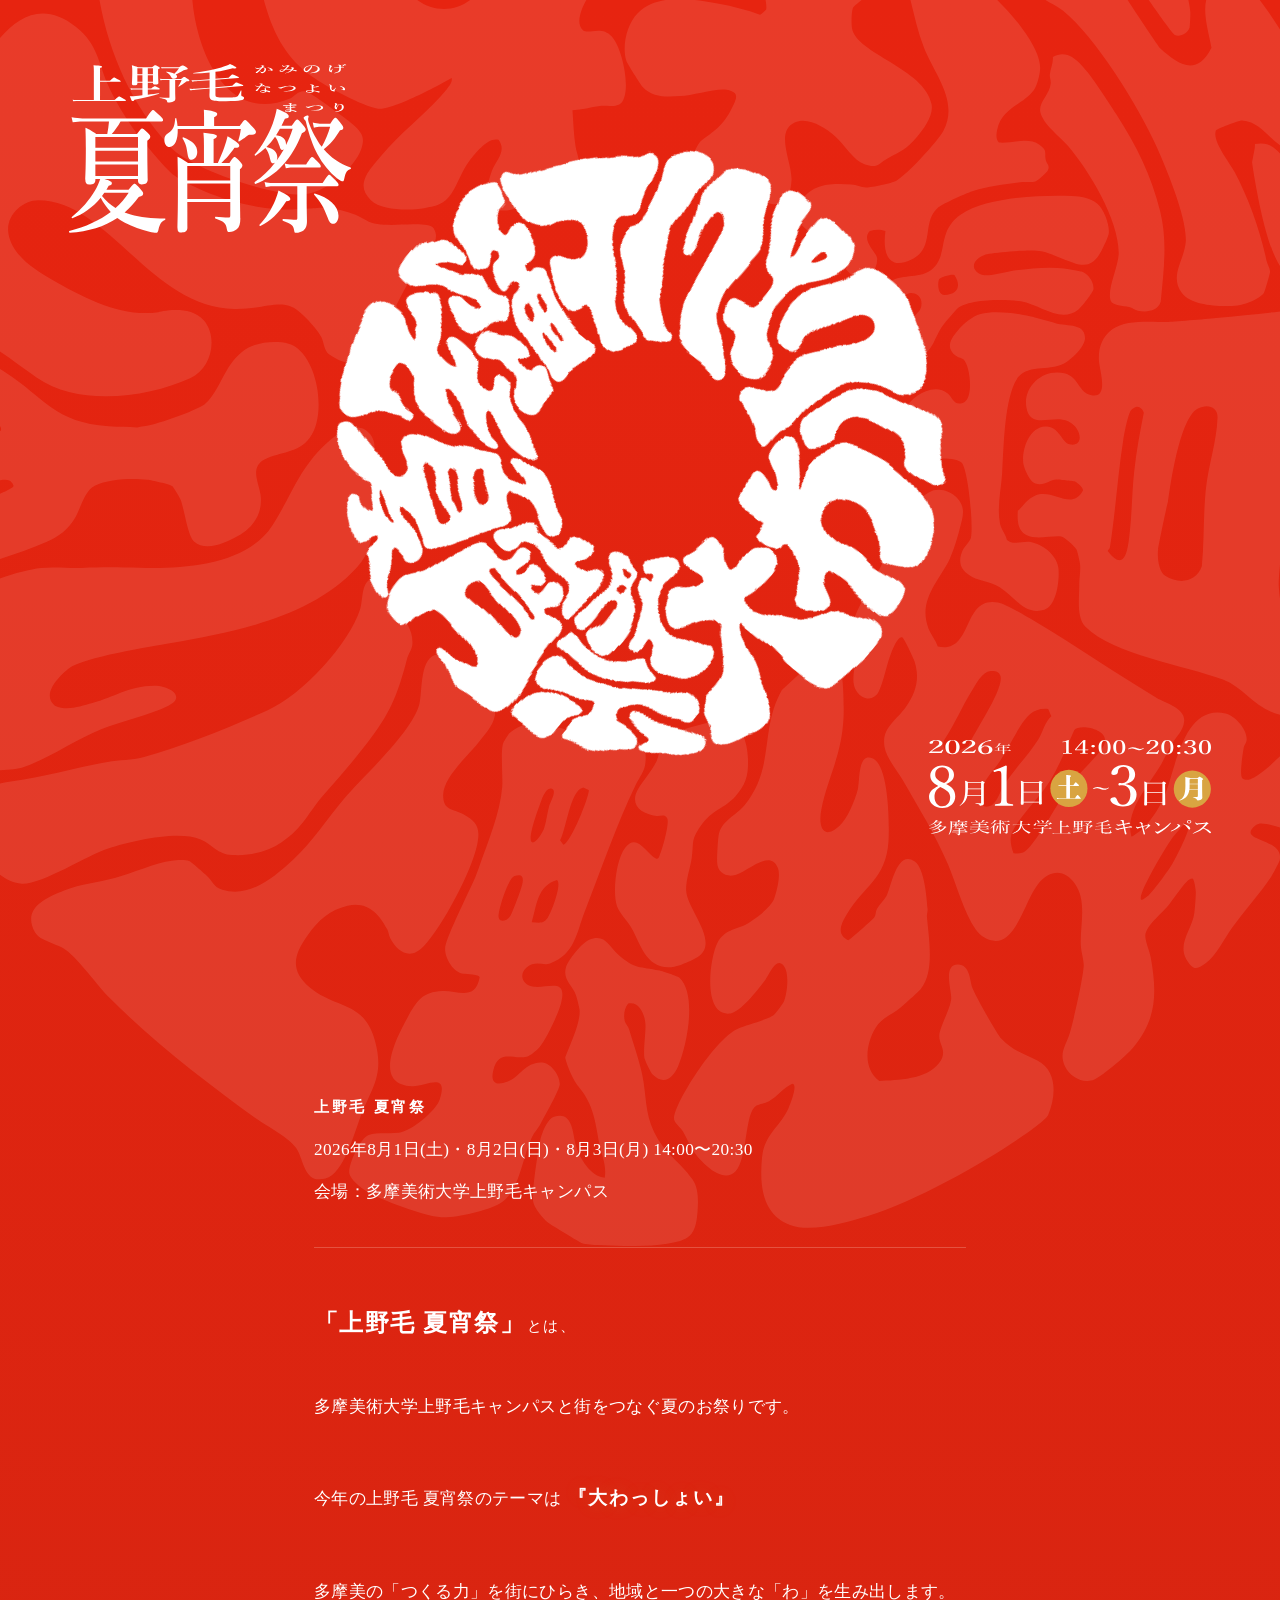
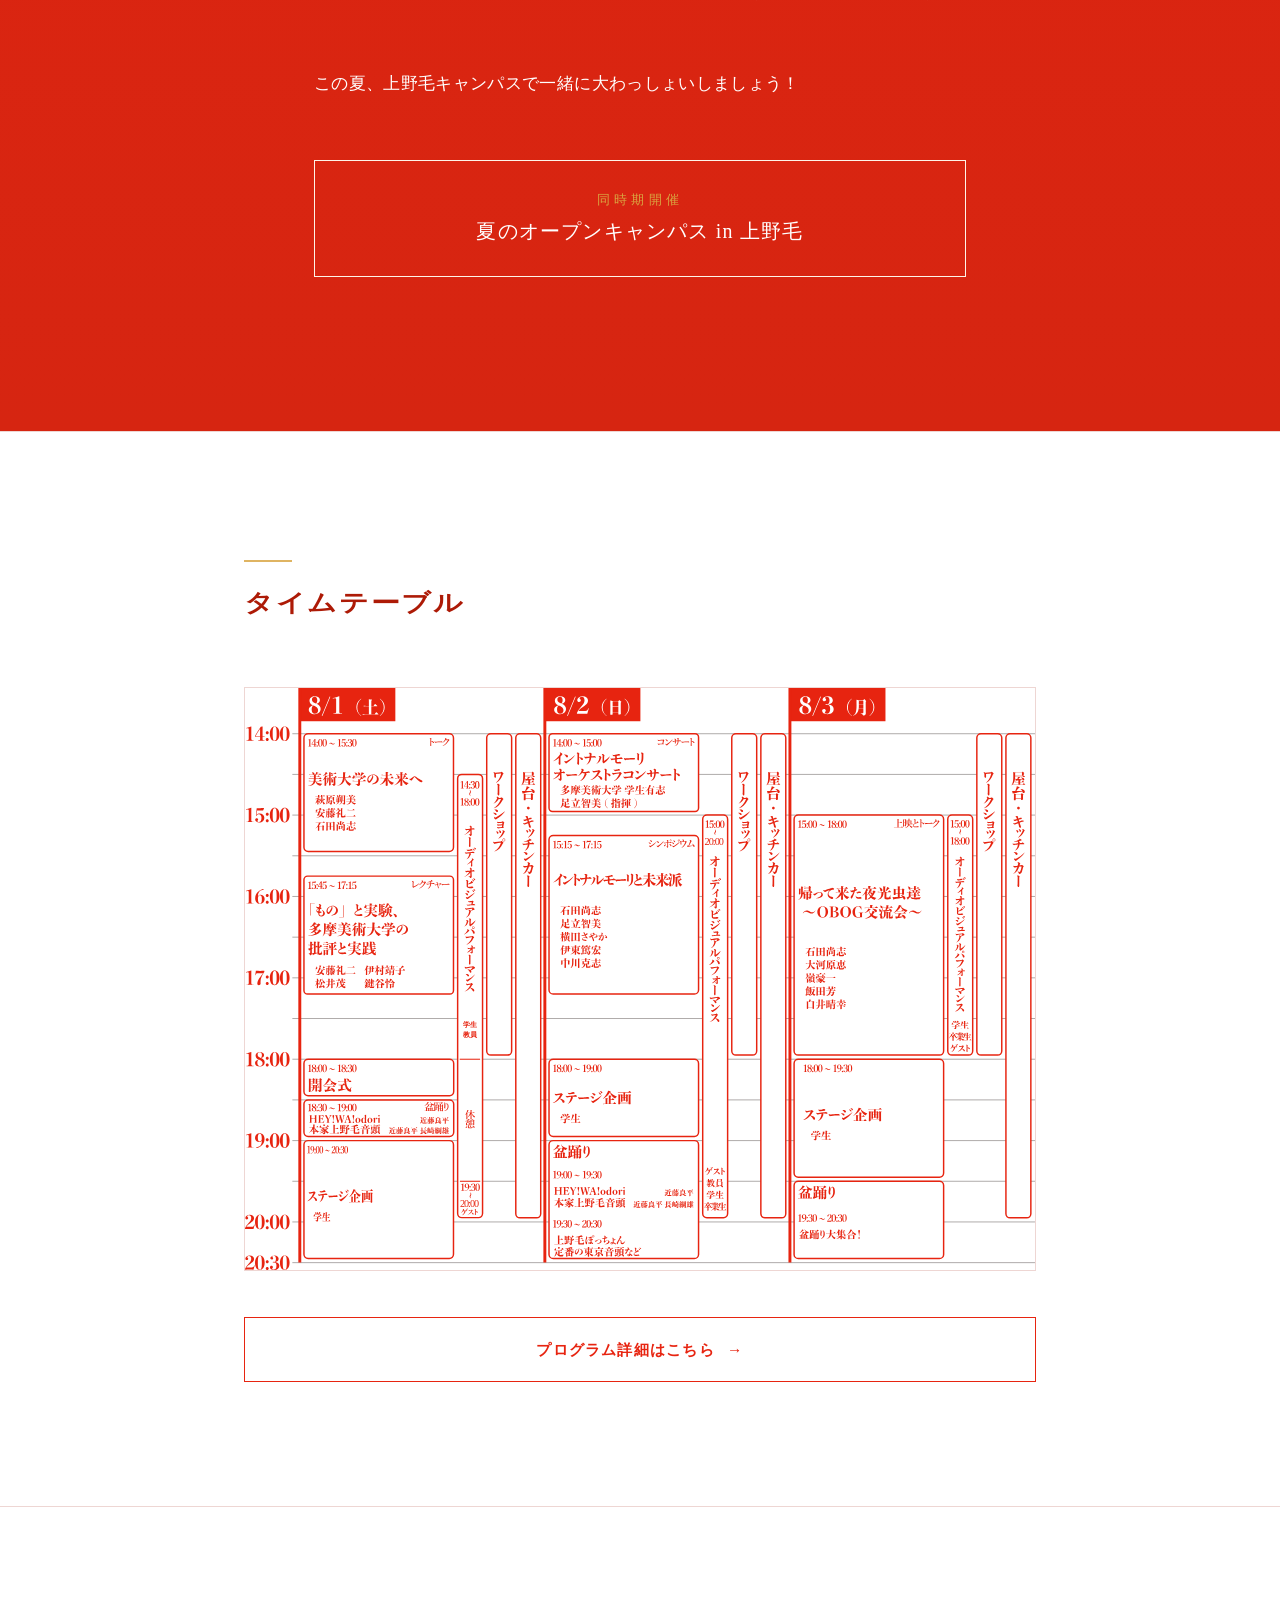
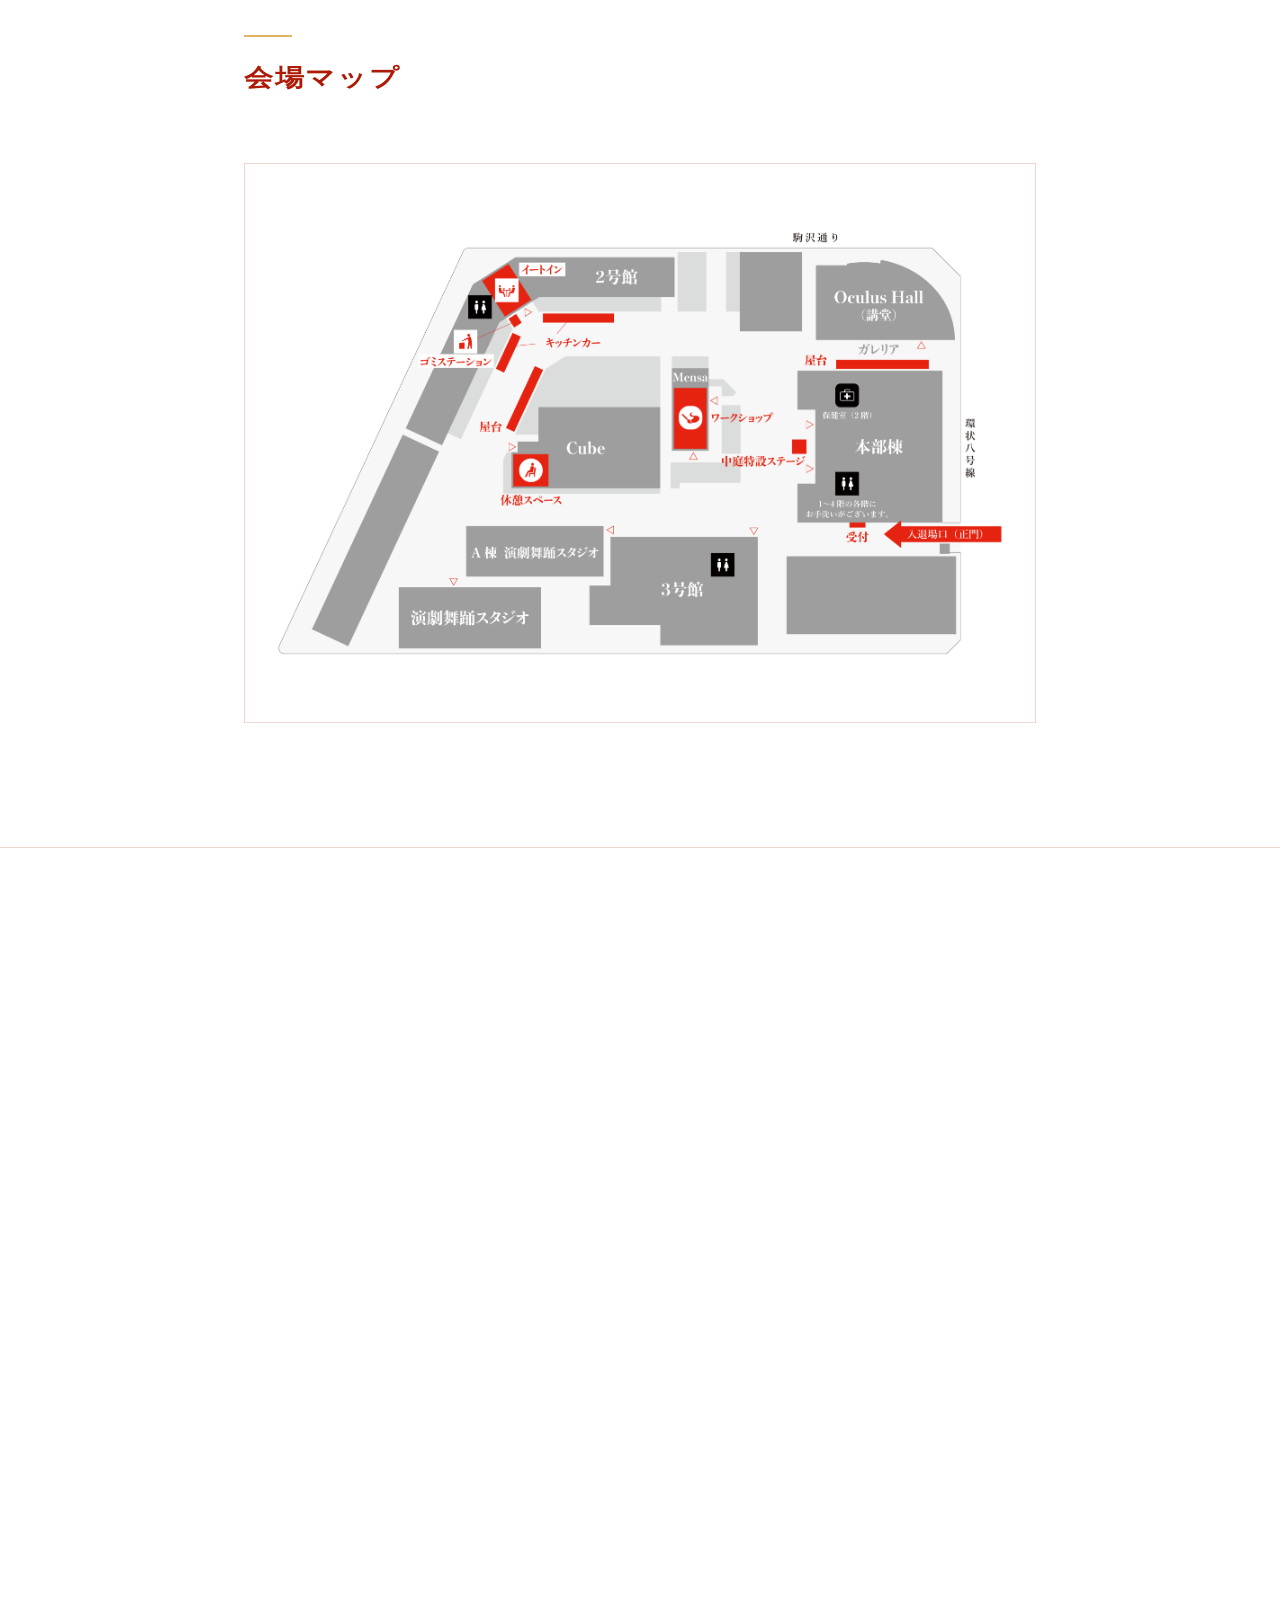
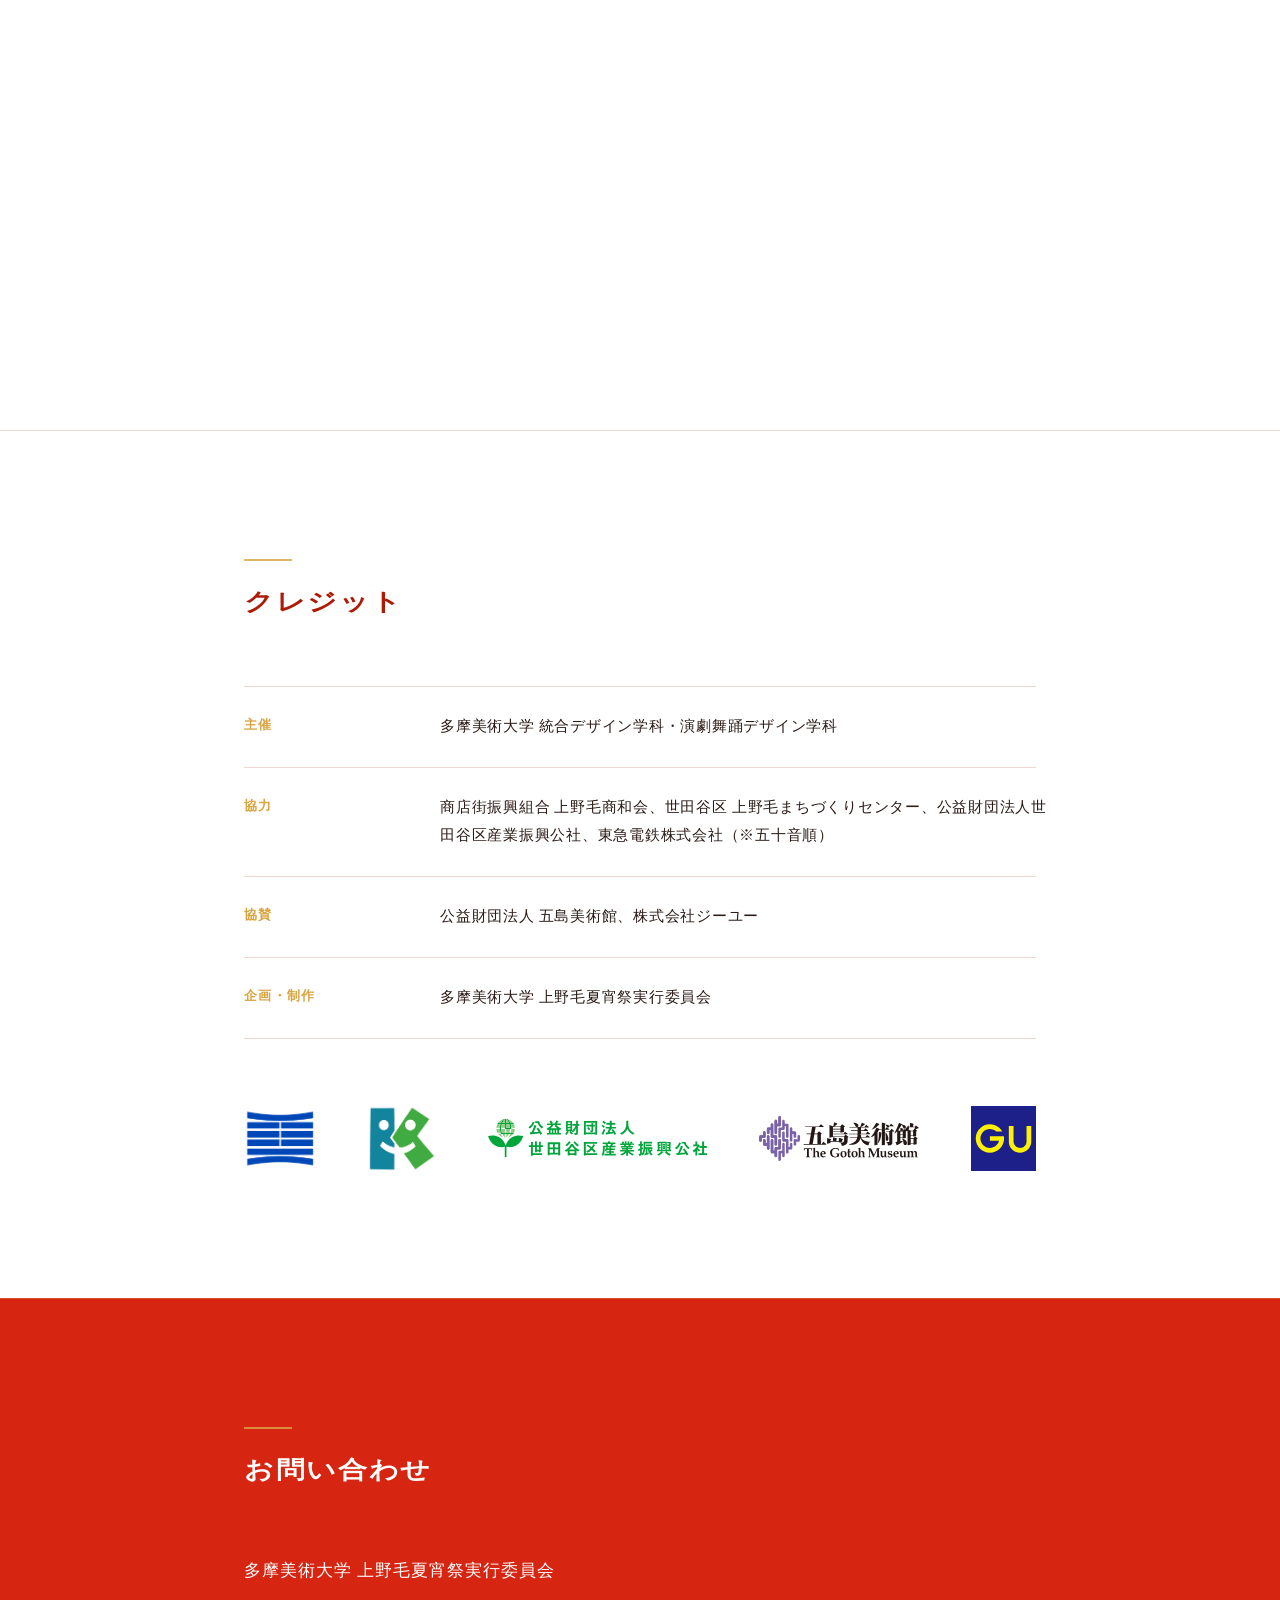
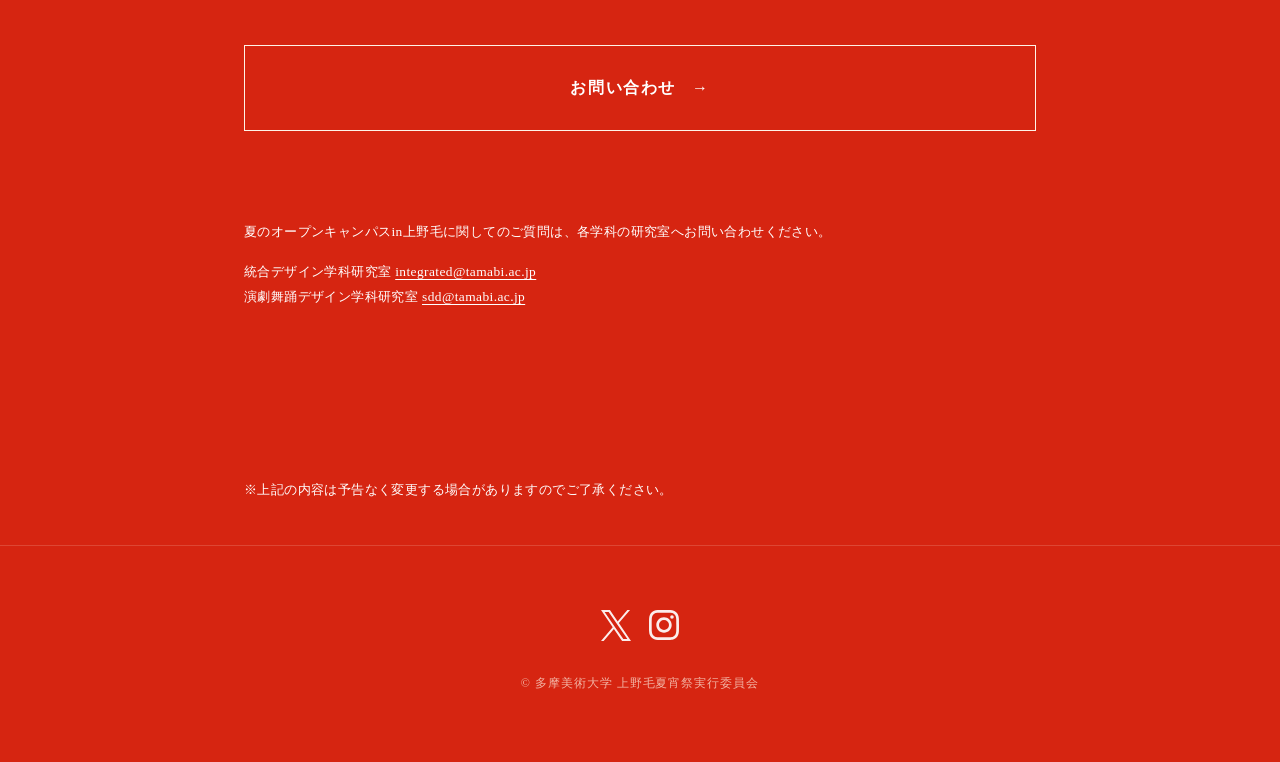
==== commit f06eadda: "Add files via upload" ====
--- a/index.html
+++ b/index.html
@@ -58,6 +58,7 @@
     <nav id="siteNav" class="site-nav-panel" aria-label="サイトメニュー">
       <ul>
         <li><a href="#Timetable">タイムテーブル</a></li>
+        <li><a href="program.html">プログラム</a></li>
         <li><a href="#VenueMap">会場マップ</a></li>
         <li><a href="#Access">アクセス</a></li>
         <li><a href="#Credit">クレジット</a></li>
--- a/style.css
+++ b/style.css
@@ -1327,779 +1327,7 @@
 }
 
 
-/* ===================================================================
-   PROGRAM PAGE REFINEMENT
-=================================================================== */
-
-.program-page{
-  background: #fff;
-  color: var(--ink);
-}
-
-.program-main-link,
-
-.program-main-link{
-  margin-bottom: clamp(28px, 4vw, 42px);
-  color: #fff;
-}
-
-.program-page .program-section{
-  background: #fff;
-}
-
-.program-page .program-inner{
-  max-width: 1040px;
-  padding-top: clamp(70px, 9vw, 112px);
-  padding-bottom: clamp(76px, 10vw, 118px);
-}
-
-.program-page .program-section h2{
-  margin: 0 0 clamp(34px, 5vw, 54px);
-  color: var(--red-ink);
-  font-size: clamp(34px, 5vw, 58px);
-  line-height: 1.1;
-  letter-spacing: 0.08em;
-  transform: scaleX(1.1);
-  transform-origin: left center;
-}
-
-.program-page .program-section h2::before{
-  content: "";
-  display: block;
-  width: 42px;
-  height: 2px;
-  margin-bottom: clamp(18px, 2.4vw, 24px);
-  background: var(--gold);
-}
-
-.program-page .program-block{
-  margin-top: clamp(20px, 3vw, 32px);
-  overflow: visible;
-  border: 1px solid var(--paper-line);
-  border-radius: 0;
-  background: #fff;
-}
-
-.program-page .program-block + .program-block{
-  margin-top: clamp(24px, 3.6vw, 42px);
-}
-
-.program-page .program-block-head{
-  padding: clamp(22px, 3vw, 32px) clamp(24px, 3.6vw, 40px);
-  border-bottom: 1px solid var(--paper-line);
-  background: #fff;
-}
-
-.program-page .program-block-head h3{
-  margin: 0;
-  color: var(--red-ink);
-  font-size: clamp(19px, 2vw, 27px);
-  line-height: 1.45;
-  letter-spacing: 0.04em;
-  transform: scaleX(1.03);
-  transform-origin: left center;
-}
-
-
-
-@media (max-width: 850px) {
-  .program-page .program-inner{
-    padding-inline: 22px;
-  }
-
-  .program-page .program-section h2{
-    font-size: clamp(30px, 10vw, 42px);
-    transform: scaleX(1.04);
-  }
-
-  .program-page .program-block-head{
-    padding-inline: 22px;
-  }
-}
-
-
-/* ===================================================================
-   PROGRAM PAGE: STICKY BACK / SIDE POSTERS / TIME LABELS
-=================================================================== */
-
-.program-page .program-main-link{
-  position: fixed;
-  top: max(14px, env(safe-area-inset-top));
-  left: max(14px, env(safe-area-inset-left));
-  z-index: 40;
-  min-height: 42px;
-  padding: 0 18px;
-  border: 1px solid rgba(255, 255, 255, 0.72);
-  background: rgba(173, 26, 6, 0.94);
-  color: #fff;
-  box-shadow: 0 10px 26px rgba(58, 13, 5, 0.18);
-  backdrop-filter: blur(8px);
-}
-
-@media (max-width: 850px) {
-  .program-page .program-main-link{
-    right: max(14px, env(safe-area-inset-right));
-    left: auto;
-    min-height: 40px;
-    padding: 0 14px;
-    font-size: 12px;
-  }
-}
-
-
-/* ===================================================================
-   PROGRAM PAGE: DESIGNER FINAL PASS
-=================================================================== */
-
-.program-page{
-  background: #fff;
-}
-
-.program-page .program-main-link{
-  top: max(18px, env(safe-area-inset-top));
-  left: max(18px, env(safe-area-inset-left));
-  min-height: 44px;
-  padding: 0 18px;
-  border-color: rgba(255, 255, 255, 0.78);
-  background: rgba(173, 26, 6, 0.96);
-  color: #fff;
-  font-size: 12px;
-  letter-spacing: 0.1em;
-  box-shadow: 0 12px 32px rgba(58, 13, 5, 0.22);
-}
-
-.program-page .program-inner{
-  max-width: 1120px;
-  padding-top: clamp(74px, 9vw, 118px);
-  padding-bottom: clamp(80px, 10vw, 126px);
-  counter-reset: program-card;
-}
-
-.program-page .program-section h2{
-  margin-bottom: clamp(38px, 5vw, 62px);
-  font-size: clamp(38px, 5.4vw, 66px);
-  letter-spacing: 0.08em;
-  color: var(--red-ink);
-}
-
-.program-page .program-section h2::before{
-  width: 52px;
-  height: 2px;
-  margin-bottom: clamp(20px, 2.4vw, 28px);
-  background: var(--gold);
-}
-
-.program-page .program-block{
-  counter-increment: program-card;
-  position: relative;
-  margin-top: clamp(22px, 3vw, 36px);
-  border: 1px solid var(--paper-line);
-  border-top: 2px solid var(--red-ink);
-  background: #fff;
-}
-
-.program-page .program-block + .program-block{
-  margin-top: clamp(30px, 4vw, 50px);
-}
-
-.program-page .program-block-head{
-  position: relative;
-  display: grid;
-  grid-template-columns: auto minmax(0, 1fr);
-  gap: clamp(16px, 2vw, 24px);
-  align-items: start;
-  padding: clamp(24px, 3vw, 34px) clamp(24px, 3.6vw, 42px);
-  border-bottom: 1px solid var(--paper-line);
-}
-
-.program-page .program-block-head::before{
-  content: counter(program-card, decimal-leading-zero);
-  display: inline-flex;
-  align-items: center;
-  justify-content: center;
-  min-width: 44px;
-  height: 32px;
-  border: 1px solid var(--red-ink);
-  color: var(--red-ink);
-  font-family: var(--font-body);
-  font-size: 13px;
-  line-height: 1;
-  letter-spacing: 0.04em;
-}
-
-.program-page .program-block-head h3{
-  padding-top: 1px;
-  font-size: clamp(19px, 1.9vw, 26px);
-  line-height: 1.45;
-  letter-spacing: 0.04em;
-  color: var(--red-ink);
-  transform: none;
-}
-
-
-@media (max-width: 850px) {
-  .program-page .program-main-link{
-    top: max(12px, env(safe-area-inset-top));
-    right: max(12px, env(safe-area-inset-right));
-    left: auto;
-    min-height: 38px;
-    padding: 0 13px;
-    font-size: 11px;
-  }
-
-  .program-page .program-inner{
-    padding-top: 64px;
-    padding-bottom: 76px;
-  }
-
-  .program-page .program-section h2{
-    font-size: clamp(32px, 10vw, 44px);
-    transform: scaleX(1.04);
-  }
-
-  .program-page .program-block-head{
-    grid-template-columns: 1fr;
-    gap: 14px;
-    padding-inline: 22px;
-  }
-
-  .program-page .program-block-head::before{
-    min-width: 42px;
-  }
-}
-
-/* ===================================================================
-   PROGRAM PAGE: SEMANTIC MAIN-SYSTEM PASS
-   =================================================================== */
-.program-page{
-  --program-paper: #fff8f0;
-  --program-card: #fffdf9;
-  --program-soft-red: rgba(231, 36, 16, 0.08);
-  --program-soft-gold: rgba(217, 164, 65, 0.16);
-  --program-soft-line: rgba(158, 28, 12, 0.14);
-  background: var(--program-paper);
-  color: var(--ink);
-}
-
-.program-page .program-main-link{
-  color: var(--red-ink);
-  background: rgba(255, 253, 249, 0.96);
-  border: 1px solid rgba(255, 244, 232, 0.68);
-  box-shadow: 0 12px 30px rgba(58, 13, 5, 0.2);
-}
-
-.program-page .program-section{
-  background: var(--program-paper);
-}
-
-.program-page .program-inner{
-  max-width: 1120px;
-  padding-top: clamp(46px, 6vw, 78px);
-  padding-bottom: clamp(62px, 8vw, 98px);
-}
-
-.program-page .program-section h2{
-  display: block;
-  width: fit-content;
-  max-width: 100%;
-  margin: 0 0 clamp(28px, 4vw, 44px);
-  padding: clamp(18px, 2.8vw, 28px) clamp(22px, 3.2vw, 34px);
-  border-left: 6px solid var(--gold);
-  background: var(--red-ink);
-  color: #fff;
-  font-size: clamp(27px, 4vw, 46px);
-  line-height: 1.16;
-  letter-spacing: 0.09em;
-  transform: none;
-}
-
-.program-page .program-section h2::before,
-.program-page .program-block-head::before{
-  content: none;
-  display: none;
-}
-
-.program-page .program-block{
-  position: relative;
-  overflow: hidden;
-  margin-top: clamp(14px, 2.2vw, 24px);
-  border: 1px solid var(--program-soft-line);
-  border-top: 3px solid var(--red-ink);
-  border-radius: 8px;
-  background: var(--program-card);
-  box-shadow: 0 12px 28px rgba(58, 13, 5, 0.06);
-}
-
-.program-page .program-block + .program-block{
-  margin-top: clamp(24px, 3.4vw, 42px);
-}
-
-.program-page .program-block-head{
-  display: block;
-  padding: clamp(18px, 2.6vw, 28px) clamp(20px, 3vw, 34px) clamp(14px, 2.2vw, 22px);
-  border-bottom: 1px solid var(--program-soft-line);
-  background: #fff;
-}
-
-.program-page .program-block-head h3{
-  max-width: 42em;
-  margin: 0;
-  color: var(--red-ink);
-  font-size: clamp(18px, 1.75vw, 24px);
-  line-height: 1.45;
-  letter-spacing: 0.045em;
-  transform: none;
-}
-
-.program-page .program-date,
-.program-page .program-hours,
-.program-page .program-event-name,
-.program-page .program-entry-title,
-.program-page .program-place,
-.program-page .program-role,
-.program-page .program-item,
-.program-page .program-store{
-  display: inline-flex;
-  align-items: baseline;
-  gap: 0.48em;
-  min-width: 0;
-}
-
-.program-page .program-date > span,
-.program-page .program-hours > span,
-.program-page .program-event-name > span,
-.program-page .program-entry-title > span,
-.program-page .program-place > span,
-.program-page .program-role,
-.program-page .program-item > span,
-.program-page .program-store > span{
-  flex: 0 0 auto;
-  min-width: 2.25em;
-  padding: 0.16em 0.42em 0.22em;
-  border-radius: 3px;
-  color: #fff;
-  background: var(--red-ink);
-  font-size: 0.72em;
-  font-weight: 700;
-  line-height: 1.25;
-  letter-spacing: 0.08em;
-  text-align: center;
-}
-
-.program-page .program-date > span{
-  background: var(--red-ink);
-}
-
-.program-page .program-hours > span{
-  background: var(--red);
-}
-
-.program-page .program-event-name > span,
-.program-page .program-entry-title > span,
-.program-page .program-item > span{
-  color: var(--red-ink);
-  background: var(--program-soft-gold);
-}
-
-.program-page .program-place > span,
-.program-page .program-store > span{
-  background: var(--gold);
-}
-
-.program-page .program-date,
-.program-page .program-hours{
-  color: var(--red-ink);
-  font-weight: 700;
-  white-space: nowrap;
-}
-
-.program-page .program-event-name{
-  color: var(--ink);
-  font-weight: 700;
-}
-
-.program-page .program-title-line{
-  padding: 0.56em 0 0.2em;
-  color: var(--ink);
-  font-weight: 700;
-}
-
-.program-page .program-detail-line{
-  padding: 0.22em 0;
-  color: rgba(43, 27, 22, 0.72);
-}
-
-.program-page .program-entry-title{
-  color: var(--red-ink);
-  font-weight: 700;
-}
-
-.program-page .program-place{
-  color: rgba(43, 27, 22, 0.72);
-  font-weight: 600;
-}
-
-.program-page .program-person-line{
-  display: flex;
-  gap: 0.6em;
-  align-items: baseline;
-  margin: 0.18em 0;
-  padding: 0.32em 0 0.32em 0.82em !important;
-  border-left: 2px solid rgba(217, 164, 65, 0.5);
-  color: rgba(43, 27, 22, 0.68) !important;
-  font-size: 0.93em;
-}
-
-.program-page .program-role{
-  color: #fff;
-  background: var(--gold);
-}
-
-.program-page .program-names{
-  color: rgba(43, 27, 22, 0.72);
-}
-
-.program-page .program-heading-line{
-  width: fit-content;
-  margin-top: 1em;
-  padding: 0.24em 0.68em 0.31em !important;
-  border-radius: 4px;
-  color: var(--red-ink) !important;
-  background: var(--program-soft-gold);
-  font-weight: 700;
-  letter-spacing: 0.05em;
-}
-
-.program-page .program-note-line{
-  width: 100%;
-  max-width: none;
-  margin-top: 0.68em;
-  padding: 0.66em 0.82em !important;
-  border: 1px solid rgba(217, 164, 65, 0.26);
-  border-radius: 5px;
-  color: rgba(43, 27, 22, 0.68) !important;
-  background: rgba(217, 164, 65, 0.1);
-  font-size: 0.9em;
-  line-height: 1.65;
-}
-
-.program-page .program-pair-line{
-  display: grid;
-  grid-template-columns: minmax(0, 1fr) minmax(160px, 0.9fr);
-  gap: clamp(16px, 3vw, 34px);
-  align-items: baseline;
-  padding: 0.58em 0 !important;
-  border-bottom: 1px solid rgba(158, 28, 12, 0.12);
-}
-
-.program-page .program-item{
-  color: rgba(43, 27, 22, 0.68);
-  font-weight: 500;
-}
-
-.program-page .program-store{
-  color: var(--red-ink);
-  font-weight: 700;
-  text-align: left;
-}
-
-
-
-@media (max-width: 850px) {
-
-  .program-page .program-inner{
-    padding-top: 40px;
-    padding-bottom: 64px;
-    padding-inline: 18px;
-  }
-
-  .program-page .program-section h2{
-    padding: 18px 18px 20px;
-    font-size: clamp(25px, 8vw, 34px);
-  }
-
-  .program-page .program-block-head{
-    padding-inline: 18px;
-  }
-
-  .program-page .program-pair-line{
-    grid-template-columns: 1fr;
-    gap: 0.28em;
-  }
-
-  .program-page .program-date,
-.program-page .program-hours,
-.program-page .program-event-name,
-.program-page .program-entry-title,
-.program-page .program-place,
-.program-page .program-item,
-.program-page .program-store{
-    align-items: flex-start;
-  }
-}
-
-.program-page .program-detail-line + .program-person-line,
-.program-page .program-title-line + .program-person-line{
-  margin-top: 0.25em;
-}
-
-/* Allow long semantic values to wrap cleanly on mobile. */
-.program-page .program-hours,
-.program-page .program-event-name,
-.program-page .program-entry-title,
-.program-page .program-place,
-.program-page .program-item,
-.program-page .program-store,
-.program-page .program-names{
-  min-width: 0;
-  flex-wrap: wrap;
-  overflow-wrap: anywhere;
-}
-
-.program-page .program-date{
-  white-space: nowrap;
-}
-
-@media (max-width: 850px) {
-  .program-page .program-hours,
-.program-page .program-event-name,
-.program-page .program-entry-title,
-.program-page .program-place,
-.program-page .program-item,
-.program-page .program-store{
-    display: flex;
-    width: 100%;
-  }
-}
-
-.program-page .program-hours{
-  white-space: normal;
-}
-
-/* PROGRAM PAGE: SIMPLIFY CATEGORY LABELS */
-.program-page .program-date > span,
-.program-page .program-hours > span,
-.program-page .program-event-name > span,
-.program-page .program-entry-title > span,
-.program-page .program-place > span,
-.program-page .program-item > span,
-.program-page .program-store > span{
-  display: none;
-}
-
-.program-page .program-date,
-.program-page .program-hours,
-.program-page .program-event-name,
-.program-page .program-entry-title,
-.program-page .program-place,
-.program-page .program-item,
-.program-page .program-store{
-  gap: 0;
-}
-
-.program-page .program-date{
-  color: var(--red-ink);
-  font-size: 0.96em;
-  font-weight: 700;
-}
-
-.program-page .program-hours{
-  color: var(--red);
-  font-size: 0.96em;
-  font-weight: 700;
-}
-
-.program-page .program-event-name{
-  color: var(--ink);
-  font-size: 1.03em;
-  font-weight: 700;
-}
-
-.program-page .program-place::before{
-  content: "@";
-  margin-right: 0.28em;
-  color: var(--gold);
-  font-weight: 700;
-}
-
-.program-page .program-entry-title{
-  color: var(--red-ink);
-  font-weight: 700;
-}
-
-.program-page .program-place{
-  color: rgba(43, 27, 22, 0.66);
-  font-weight: 600;
-}
-
-.program-page .program-person-line{
-  gap: 0.18em;
-  padding-left: 0.72em !important;
-}
-
-.program-page .program-role{
-  min-width: auto;
-  padding: 0;
-  border-radius: 0;
-  color: var(--gold);
-  background: transparent;
-  font-size: 0.94em;
-  font-weight: 700;
-  letter-spacing: 0.03em;
-}
-
-.program-page .program-role::after{
-  content: "：";
-}
-
-.program-page .program-pair-line{
-  grid-template-columns: minmax(0, 1fr) minmax(150px, 0.8fr);
-}
-
-.program-page .program-item{
-  color: rgba(43, 27, 22, 0.68);
-}
-
-.program-page .program-store{
-  color: var(--red-ink);
-  font-size: 1.02em;
-  font-weight: 700;
-}
-
-@media (max-width: 850px) {
-  .program-page .program-pair-line{
-    grid-template-columns: 1fr;
-  }
-
-  .program-page .program-date,
-.program-page .program-hours,
-.program-page .program-event-name,
-.program-page .program-entry-title,
-.program-page .program-place,
-.program-page .program-item,
-.program-page .program-store{
-    width: 100%;
-  }
-}
-
-/* PROGRAM PAGE: CALMER SIMPLE SURFACE */
-.program-page .program-section h2{
-  border-left: 0;
-  box-shadow: inset 0 -4px 0 rgba(217, 164, 65, 0.9);
-}
-
-.program-page .program-block{
-  border: 0;
-  border-top: 0;
-  box-shadow: 0 10px 26px rgba(58, 13, 5, 0.055);
-}
-
-.program-page .program-block-head{
-  border-bottom: 0;
-  padding-bottom: clamp(10px, 1.8vw, 18px);
-}
-
-.program-page .program-block-head h3{
-  padding-bottom: 0;
-}
-
-.program-page .program-person-line{
-  border-left: 0;
-  padding-left: 0 !important;
-}
-
-.program-page .program-heading-line{
-  background: transparent;
-  padding-left: 0 !important;
-  padding-right: 0 !important;
-}
-
-.program-page .program-note-line{
-  border: 0;
-  background: rgba(217, 164, 65, 0.09);
-}
-
-.program-page .program-pair-line{
-  border-bottom: 0;
-  padding: 0.36em 0 !important;
-}
-
-.program-page .program-pair-line + .program-pair-line{
-  margin-top: 0.08em;
-}
-
-/* PROGRAM PAGE: PREVENT LONG TEXT MICRO OVERFLOW */
-.program-page .program-entry-title,
-.program-page .program-place,
-.program-page .program-event-name,
-.program-page .program-item,
-.program-page .program-store,
-.program-page .program-names{
-  word-break: break-word;
-  overflow-wrap: anywhere;
-}
-
-/* PROGRAM PAGE: MOBILE LONG TEXT BLOCK FLOW */
-@media (max-width: 850px){
-  .program-page .program-entry-title,
-  .program-page .program-place,
-  .program-page .program-event-name,
-  .program-page .program-item,
-  .program-page .program-store,
-  .program-page .program-hours {
-    display: block;
-    max-width: 100%;
-  }
-}
-
-/* PROGRAM PAGE: MOBILE LONG TEXT INNER WIDTH */
-@media (max-width: 850px){
-  .program-page .program-entry-title,
-  .program-page .program-place,
-  .program-page .program-event-name,
-  .program-page .program-item,
-  .program-page .program-store,
-  .program-page .program-hours {
-    width: calc(100% - 8px);
-  }
-}
-
-/* PROGRAM PAGE: COMPACT PEOPLE TEXT */
-.program-page .program-person-line.is-role-hidden{
-  display: block;
-  margin: 0.06em 0;
-  padding: 0.12em 0 !important;
-  color: rgba(43, 27, 22, 0.66) !important;
-}
-
-.program-page .program-person-line.is-role-hidden .program-role{
-  display: none;
-}
-
-.program-page .program-person-line.is-role-hidden .program-names{
-  display: block;
-  color: rgba(43, 27, 22, 0.66);
-  line-height: 1.7;
-}
-
-.program-page .program-person-line.is-role-hidden + .program-person-line.is-role-hidden{
-  margin-top: 0;
-}
-
-.program-page .program-person-line:not(.is-role-hidden){
-  margin-top: 0.36em;
-}
-
-.program-page .program-person-line:not(.is-role-hidden) .program-role{
-  color: var(--gold);
-  font-size: 0.9em;
-}
-
-.program-page .program-person-line:not(.is-role-hidden) .program-names{
-  color: rgba(43, 27, 22, 0.74);
-}
-
-/* PROGRAM PAGE: FRAME REFERENCE DESIGN */
+/* Program page color tokens */
 .program-page{
   --program-frame-red: #ef2a1a;
   --program-frame-red-dark: #b51f0b;
@@ -2109,1259 +1337,451 @@
   --program-frame-ink: #281b16;
   --program-frame-muted: rgba(40, 27, 22, 0.58);
   --program-frame-line: rgba(239, 42, 26, 0.34);
-  background: var(--program-frame-bg);
-  color: var(--program-frame-ink);
-}
-
-@supports selector(html:has(body)) {
-  html:has(body.program-page){
-    background: var(--program-frame-bg);
-  }
-}
-
-.program-page .program-main-link{
+}
+
+.location-block[hidden],
+.location-event[hidden]{
+  display: none !important;
+}
+
+
+/* Program detail base layout support */
+.location-layout .location-list{
+  display: grid;
+}
+
+.location-layout .location-event,
+.location-layout .location-event.has-media{
+  display: grid;
+  align-items: start;
+}
+
+.location-layout .location-event:first-child{
+  border-top: 0;
+}
+
+.location-layout .location-main{
+  min-width: 0;
+}
+
+.location-layout .location-title-row{
+  display: flex;
+  flex-wrap: wrap;
+  align-items: baseline;
+}
+
+.location-layout .location-room::before{
+  content: "@";
+  margin-right: 0.28em;
+  color: var(--program-frame-gold);
+}
+
+.location-layout .location-detail-list{
+  display: grid;
+  margin: 0.42em 0 0;
+  padding: 0;
+  list-style: none;
+}
+
+.location-layout .location-detail-list li{
+  margin: 0;
+}
+
+.location-layout .location-media{
+  margin: 0;
+}
+
+.location-layout .location-media img{
+  display: block;
+  width: 100%;
+  background: #fff;
+}
+
+.location-layout .location-shop-grid{
+  display: grid;
+  row-gap: 0;
+  border-top: 1px solid rgba(239, 42, 26, 0.2);
+}
+
+.location-layout .shop-item,
+.location-layout .shop-name{
+  padding: 0.58em 0;
+  border-bottom: 1px solid rgba(239, 42, 26, 0.18);
+}
+
+.location-layout .shop-item{
+  color: rgba(40, 27, 22, 0.68);
+  font-weight: 500;
+}
+
+.location-layout .shop-name{
+  color: var(--program-frame-red-dark);
+  font-weight: 700;
+}
+
+
+/* TIMETABLE INTERACTIVE MODAL */
+.timetable-stage{
+  position: relative;
+  width: 100%;
+  min-width: 720px;
+}
+
+.timetable-stage img{
+  width: 100%;
+  min-width: 0;
+}
+
+.timetable-hotspots{
+  position: absolute;
+  inset: 0;
+  z-index: 2;
+}
+
+.timetable-hotspot{
+  position: absolute;
+  left: var(--x);
+  top: var(--y);
+  display: block;
+  width: var(--w);
+  height: var(--h);
+  padding: 0;
+  border: 0;
+  appearance: none;
+  background: transparent;
+  color: transparent;
+  cursor: pointer;
+  overflow: hidden;
+}
+
+.timetable-hotspot::before{
+  content: "";
+  position: absolute;
+  inset: 0;
+  z-index: 0;
+  border: 2px solid transparent;
+  border-radius: 6px;
+  background: transparent;
+  transition: background-color 0.2s var(--ease-soft), border-color 0.2s var(--ease-soft);
+}
+
+.timetable-hotspot > span{
+  position: absolute;
+  inset: 0;
+  z-index: 1;
+  display: block;
+  opacity: 0;
+  pointer-events: none;
+  transition: opacity 0.2s var(--ease-soft);
+}
+
+.timetable-hotspot > span img{
+  position: absolute;
+  left: var(--hover-image-left);
+  top: var(--hover-image-top);
+  width: var(--hover-image-width);
+  height: var(--hover-image-height);
+  max-width: none;
+}
+
+.timetable-hotspot:hover > span,
+.timetable-hotspot:focus-visible > span{
+  opacity: 1;
+}
+
+.timetable-hotspot:hover::before,
+.timetable-hotspot:focus-visible::before{
+  border-color: var(--red);
+  background: var(--red);
+}
+
+.timetable-hotspot:focus-visible{
+  outline: 2px solid var(--gold);
+  outline-offset: 2px;
+}
+
+.timetable-modal[hidden]{
+  display: none;
+}
+
+.timetable-modal{
   position: fixed;
-  top: max(18px, env(safe-area-inset-top));
-  left: clamp(16px, 4vw, 36px);
-  z-index: 120;
-  display: inline-flex;
-  align-items: center;
-  min-height: 38px;
-  padding: 0.58em 1.15em 0.64em;
-  border: 2px solid var(--program-frame-red);
-  border-radius: 999px;
-  background: rgba(255, 255, 255, 0.92);
-  color: var(--program-frame-red-dark);
-  box-shadow: 0 8px 22px rgba(181, 31, 11, 0.08);
-  font-size: clamp(12px, 0.9vw, 14px);
+  inset: 0;
+  z-index: 260;
+  display: grid;
+  place-items: center;
+  padding: clamp(18px, 4vw, 42px);
+}
+
+.timetable-modal-backdrop{
+  position: absolute;
+  inset: 0;
+  background: rgba(30, 5, 2, 0.46);
+}
+
+.timetable-modal-panel{
+  position: relative;
+  z-index: 1;
+  display: grid;
+  grid-template-columns: minmax(0, 1fr) minmax(150px, 220px);
+  gap: clamp(12px, 2vw, 22px) clamp(18px, 3vw, 34px);
+  width: min(100%, 900px);
+  max-height: min(86vh, 760px);
+  overflow: auto;
+  padding: clamp(22px, 3vw, 34px);
+  border: 2px solid var(--red);
+  border-radius: 8px;
+  background: #fff;
+  color: var(--ink);
+  box-shadow: 0 24px 70px rgba(79, 20, 10, 0.2);
+}
+
+.timetable-modal-close{
+  position: absolute;
+  top: 12px;
+  right: 12px;
+  display: grid;
+  place-items: center;
+  width: 38px;
+  height: 38px;
+  padding: 0;
+  border: 1px solid var(--red);
+  border-radius: 50%;
+  background: #fff;
+  color: var(--red);
+  font-size: 24px;
   line-height: 1;
-  letter-spacing: 0.08em;
-}
-
-.program-page .program-section{
-  background: var(--program-frame-bg);
-  border: 0;
-}
-
-.program-page .program-inner{
-  max-width: 1080px;
-  padding: clamp(42px, 6vw, 72px) clamp(20px, 5vw, 40px) clamp(58px, 8vw, 94px);
-}
-
-.program-page .program-section h2{
-  width: auto;
-  max-width: none;
-  margin: 0 0 8px;
+  cursor: pointer;
+}
+
+.timetable-modal h3{
+  grid-area: title;
+  margin: 0;
+  padding-right: 42px;
+  color: var(--red-ink);
+  font-family: var(--font-display);
+  font-size: clamp(22px, 2.8vw, 34px);
+  line-height: 1.32;
+  letter-spacing: 0.04em;
+}
+
+.timetable-modal-kicker{
+  grid-area: kicker;
+  margin: 0;
+  color: var(--gold);
+  font-size: 13px;
+  font-weight: 700;
+  letter-spacing: 0.12em;
+}
+
+.timetable-modal-meta{
+  grid-area: meta;
+  display: grid;
+  grid-template-columns: max-content minmax(0, 1fr);
+  gap: 0.28em 1em;
+  margin: 0;
+  color: rgba(40, 27, 22, 0.72);
+  font-size: clamp(13px, 1vw, 15px);
+  line-height: 1.7;
+}
+
+.timetable-modal-meta dt{
+  color: var(--red-ink);
+  font-weight: 700;
+}
+
+.timetable-modal-meta dd{
+  margin: 0;
+}
+
+.timetable-modal-body{
+  grid-area: body;
+  display: grid;
+  gap: 1em;
+  font-size: clamp(13.5px, 1.05vw, 15.5px);
+  line-height: 1.75;
+}
+
+.timetable-modal-body p{
+  margin: 0;
+}
+
+.timetable-modal-group{
+  display: grid;
+  gap: 0.42em;
+}
+
+.timetable-modal-group h4{
+  margin: 0;
+  color: var(--red-ink);
+  font-size: 1em;
+}
+
+.timetable-modal-list{
+  display: grid;
+  gap: 0.28em;
+  margin: 0;
+  padding: 0;
+  list-style: none;
+}
+
+.timetable-modal-poster{
+  grid-area: poster;
+  margin: 0;
+}
+
+.timetable-modal-poster img{
+  display: block;
+  width: 100%;
+  max-height: 52vh;
+  object-fit: contain;
+}
+
+@media (max-width: 760px){
+  .timetable-stage{
+    min-width: 720px;
+  }
+
+  .timetable-modal{
+    padding: 14px;
+  }
+
+  .timetable-modal-panel{
+    grid-template-columns: minmax(0, 1fr) minmax(86px, 28vw);
+    gap: 10px 14px;
+    max-height: 88vh;
+    padding: 20px 16px;
+  }
+
+  .timetable-modal-close{
+    width: 36px;
+    height: 36px;
+  }
+
+  .timetable-modal h3,
+  .timetable-modal-kicker{
+    padding-right: 38px;
+  }
+
+  .timetable-modal-meta{
+    grid-template-columns: 1fr;
+    gap: 0.08em;
+  }
+
+  .timetable-modal-poster{
+    padding-top: 34px;
+  }
+
+  .timetable-modal-poster img{
+    max-height: 24vh;
+  }
+}
+
+/* PROGRAM DETAIL LAYOUT */
+.program-page.location-layout{
+  background: #fff;
+}
+
+.location-layout .program-inner{
+  max-width: 1120px;
+  padding-top: clamp(46px, 7vw, 86px);
+  padding-bottom: clamp(80px, 9vw, 120px);
+}
+
+.location-layout .program-section h2{
+  margin-bottom: clamp(20px, 4vw, 34px);
+}
+
+.inline-map-layout .program-inline-map{
+  width: 100%;
+  margin: 0 0 clamp(34px, 5.4vw, 58px);
   padding: 0;
   border: 0;
   border-radius: 0;
   background: transparent;
   box-shadow: none;
-  color: var(--program-frame-red-dark);
-  font-size: clamp(31px, 4.4vw, 50px);
-  line-height: 1.05;
-  letter-spacing: 0.12em;
-  transform: scaleX(1.08);
-  transform-origin: left center;
-}
-
-.program-page .program-section h2::before,
-.program-page .program-block-head::before{
-  display: none;
-  content: none;
-}
-
-.program-page .program-block{
-  display: block;
-  margin: 0;
-  border: 3px solid var(--program-frame-red);
-  border-radius: 11px;
-  background: var(--program-frame-paper);
-  box-shadow: none;
-  overflow: hidden;
-}
-
-.program-page .program-block + .program-block{
-  margin-top: clamp(12px, 2.3vw, 18px);
-}
-
-.program-page .program-block-head{
-  display: block;
-  padding: clamp(14px, 2vw, 20px) clamp(16px, 2.5vw, 24px) clamp(8px, 1.4vw, 14px);
-  border: 0;
-  background: transparent;
-}
-
-.program-page .program-block-head h3{
-  margin: 0;
-  padding: 0 0 0.48em;
-  border-bottom: 1.5px solid var(--program-frame-line);
-  color: var(--program-frame-ink);
-  font-size: clamp(17px, 1.55vw, 22px);
-  font-weight: 700;
-  line-height: 1.45;
-  letter-spacing: 0.035em;
-}
-
-.program-page .program-date > span,
-.program-page .program-hours > span,
-.program-page .program-event-name > span,
-.program-page .program-entry-title > span,
-.program-page .program-place > span,
-.program-page .program-item > span,
-.program-page .program-store > span{
-  display: none;
-}
-
-.program-page .program-date{
-  display: inline-flex;
-  align-items: center;
-  width: fit-content;
-  min-height: 1.9em;
-  padding: 0.2em 0.7em 0.26em;
-  border-radius: 999px;
-  background: var(--program-frame-red);
-  color: #fff;
-  font-size: 0.82em;
-  font-weight: 700;
-  line-height: 1;
-  letter-spacing: 0.05em;
-  white-space: nowrap;
-}
-
-.program-page .program-hours{
-  color: var(--program-frame-gold);
-  font-size: 0.92em;
-  font-weight: 700;
-  line-height: 1.55;
-  letter-spacing: 0.02em;
-  white-space: normal;
-}
-
-.program-page .program-event-name,
-.program-page .program-entry-title{
-  color: var(--program-frame-ink);
-  font-size: 1em;
-  font-weight: 700;
-  line-height: 1.62;
-}
-
-.program-page .program-title-line,
-.program-page .program-detail-line{
-  padding: 0.18em 0 0.18em calc(5.4em + 8.3em + 1.8em) !important;
-  color: rgba(40, 27, 22, 0.72) !important;
-  font-size: 0.92em;
-  line-height: 1.72;
-}
-
-.program-page .program-person-line{
-  display: flex;
-  gap: 0.35em;
-  align-items: baseline;
-  margin: 0;
-  padding: 0.16em 0 0.16em calc(5.4em + 8.3em + 1.8em) !important;
-  border: 0;
-  color: rgba(40, 27, 22, 0.66) !important;
-  font-size: 0.9em;
-  line-height: 1.68;
-}
-
-.program-page .program-person-line.is-role-hidden{
-  display: block;
-  padding-top: 0.08em !important;
-  padding-bottom: 0.08em !important;
-}
-
-.program-page .program-person-line.is-role-hidden .program-role{
-  display: none;
-}
-
-.program-page .program-role{
-  flex: 0 0 auto;
-  min-width: auto;
-  padding: 0;
-  border-radius: 0;
-  background: transparent;
-  color: var(--program-frame-red-dark);
-  font-size: 0.9em;
-  font-weight: 700;
-  line-height: 1.55;
-  letter-spacing: 0.04em;
-}
-
-.program-page .program-role::after{
-  content: "：";
-}
-
-.program-page .program-names{
-  color: rgba(40, 27, 22, 0.68);
-  font-weight: 500;
-}
-
-.program-page .program-heading-line{
-  width: auto;
-  margin: 0.8em 0 0.28em;
-  padding: 0.56em 0.72em 0.62em !important;
-  border: 1.5px solid rgba(239, 42, 26, 0.34);
-  border-radius: 6px;
-  background: transparent;
-  color: var(--program-frame-red-dark) !important;
-  font-size: 0.92em;
-  font-weight: 700;
-  line-height: 1.55;
-  letter-spacing: 0.04em;
-}
-
-.program-page .program-note-line{
-  width: 100%;
-  margin-top: 0.62em;
-  padding: 0.56em 0.7em 0.62em !important;
-  border: 1px solid rgba(217, 164, 65, 0.42);
-  border-radius: 5px;
-  background: rgba(217, 164, 65, 0.08);
-  color: rgba(40, 27, 22, 0.62) !important;
-  font-size: 0.9em;
-  line-height: 1.65;
-}
-
-.program-page .program-place{
-  color: var(--program-frame-muted);
-  font-size: 0.92em;
-  font-weight: 600;
-  line-height: 1.6;
-}
-
-.program-page .program-place::before{
-  content: "@";
-  margin-right: 0.28em;
-  color: var(--program-frame-gold);
-  font-weight: 700;
-}
-
-.program-page .program-pair-line{
-  display: grid;
-  grid-template-columns: minmax(0, 1fr) minmax(165px, 0.72fr);
-  gap: 0.4em clamp(18px, 3vw, 44px);
-  align-items: baseline;
-  padding: 0.45em 0 !important;
-  border-top: 1px solid rgba(239, 42, 26, 0.22);
-  border-bottom: 0;
-}
-
-.program-page .program-pair-line:first-of-type{
-  border-top: 0;
-}
-
-.program-page .program-item{
-  color: rgba(40, 27, 22, 0.72);
-  font-size: 0.92em;
-  font-weight: 500;
-  line-height: 1.62;
-}
-
-.program-page .program-store{
-  color: var(--program-frame-ink);
-  font-size: 0.93em;
-  font-weight: 700;
-  line-height: 1.62;
-  text-align: left;
-}
-
-
-
-
-@media (max-width: 760px) {
-
-  .program-page .program-main-link{
-    left: 16px;
-    min-height: 34px;
-    padding-inline: 0.95em;
-    font-size: 11.5px;
-  }
-
-  .program-page .program-inner{
-    padding: 34px 18px 64px;
-  }
-
-  .program-page .program-section h2{
-    font-size: clamp(28px, 10vw, 39px);
-    letter-spacing: 0.1em;
-    transform: scaleX(1.04);
-  }
-
-  .program-page .program-block{
-    border-width: 2.5px;
-    border-radius: 9px;
-  }
-
-  .program-page .program-block-head{
-    padding: 14px 14px 8px;
-  }
-
-  .program-page .program-block-head h3{
-    font-size: 17px;
-    line-height: 1.5;
-  }
-
-  .program-page .program-pair-line{
-    grid-template-columns: 1fr;
-    gap: 0.18em;
-  }
-
-  .program-page .program-date,
-.program-page .program-hours,
-.program-page .program-event-name,
-.program-page .program-entry-title,
-.program-page .program-place,
-.program-page .program-item,
-.program-page .program-store{
-    display: block;
-    width: fit-content;
-    max-width: 100%;
-  }
-
-  .program-page .program-event-name,
-.program-page .program-entry-title,
-.program-page .program-item,
-.program-page .program-store,
-.program-page .program-place,
-.program-page .program-hours{
-    width: 100%;
-  }
-
-  .program-page .program-title-line,
-.program-page .program-detail-line,
-.program-page .program-person-line,
-.program-page .program-person-line.is-role-hidden{
-    padding-left: 0 !important;
-  }
-}
-
-/* PROGRAM PAGE: FRAME REFERENCE WRAP FIX */
-.program-page .program-block-head h3,
-.program-page .program-event-name,
-.program-page .program-entry-title,
-.program-page .program-place,
-.program-page .program-item,
-.program-page .program-store,
-.program-page .program-names{
-  overflow-wrap: anywhere;
-  word-break: normal;
-}
-
-/* PROGRAM PAGE: ROW ALIGNMENT POLISH */
-.program-page{
-  --program-date-col: 6.7em;
-  --program-time-col: 8.2em;
-  --program-col-gap: 0.86em;
-  --program-row-indent: calc(var(--program-date-col) + var(--program-time-col) + (var(--program-col-gap) * 2));
-}
-
-.program-page .program-title-line,
-.program-page .program-detail-line,
-.program-page .program-person-line{
-  padding-left: var(--program-row-indent) !important;
-}
-
-.program-page .program-title-line,
-.program-page .program-detail-line{
-  padding-top: 0.12em !important;
-  padding-bottom: 0.12em !important;
-  line-height: 1.62;
-}
-
-.program-page .program-person-line{
-  padding-top: 0.1em !important;
-  padding-bottom: 0.1em !important;
-  line-height: 1.6;
-}
-
-.program-page .program-date{
-  display: inline-grid;
-  place-items: center;
-  align-self: start;
-  box-sizing: border-box;
-  min-width: 5.65em;
-  min-height: 1.82em;
-  padding: 0.14em 0.66em 0.2em;
-  line-height: 1.05;
-  text-align: center;
-}
-
-.program-page .program-hours,
-.program-page .program-event-name{
-  padding-top: 0.08em;
-}
-
-.program-page .program-hours{
-  line-height: 1.48;
-}
-
-.program-page .program-event-name,
-.program-page .program-entry-title{
-  line-height: 1.58;
-}
-
-.program-page .program-heading-line{
-  margin-top: 0.9em;
-  margin-bottom: 0.34em;
-}
-
-.program-page .program-note-line{
-  margin-top: 0.5em;
-}
-
-.program-page .program-pair-line{
-  padding-top: 0.5em !important;
-  padding-bottom: 0.5em !important;
-}
-
-@media (max-width: 760px) {
-  .program-page{
-    --program-date-col: 6.15em;
-    --program-time-col: minmax(0, 1fr);
-    --program-col-gap: 0.72em;
-    --program-row-indent: 0;
-  }
-
-  .program-page .program-date{
-    min-width: 5.6em;
-    min-height: 1.76em;
-    padding: 0.12em 0.58em 0.18em;
-  }
-
-  .program-page .program-hours,
-.program-page .program-event-name,
-.program-page .program-entry-title,
-.program-page .program-place,
-.program-page .program-item,
-.program-page .program-store{
-    width: auto;
-  }
-
-  .program-page .program-hours,
-.program-page .program-event-name{
-    padding-top: 0.02em;
-  }
-
-  .program-page .program-event-name,
-.program-page .program-entry-title{
-    line-height: 1.55;
-  }
-
-  .program-page .program-title-line,
-.program-page .program-detail-line,
-.program-page .program-person-line,
-.program-page .program-person-line.is-role-hidden{
-    padding-left: 0 !important;
-  }
-
-  .program-page .program-title-line,
-.program-page .program-detail-line{
-    padding-top: 0.18em !important;
-    padding-bottom: 0.18em !important;
-    line-height: 1.62;
-  }
-
-  .program-page .program-person-line{
-    padding-top: 0.12em !important;
-    padding-bottom: 0.12em !important;
-  }
-}
-
-/* PROGRAM PAGE: TITLE AND INLINE HEADING POLISH */
-.program-page .program-block-head h3{
-  color: var(--program-frame-red-dark);
-  font-size: clamp(21px, 1.85vw, 27px);
-  line-height: 1.42;
-  letter-spacing: 0.05em;
-}
-
-.program-page .program-heading-line{
-  width: auto;
-  margin-top: 0.82em;
-  margin-bottom: 0.2em;
-  padding: 0.18em 0 0.12em !important;
-  border: 0 !important;
-  border-radius: 0;
-  background: transparent !important;
-  color: var(--program-frame-red-dark) !important;
-  font-size: 0.96em;
-  line-height: 1.55;
-  letter-spacing: 0.04em;
-}
-
-.program-page .program-heading-line + .program-title-line,
-.program-page .program-heading-line + .program-person-line{
-  margin-top: 0.08em;
-}
-
-@media (max-width: 760px) {
-  .program-page .program-block-head h3{
-    font-size: 19px;
-    line-height: 1.48;
-  }
-
-  .program-page .program-heading-line{
-    margin-top: 0.76em;
-    padding-top: 0.16em !important;
-    padding-bottom: 0.1em !important;
-    font-size: 0.95em;
-  }
-}
-
-.program-page .program-note-line{
-  margin-top: 0.26em;
-  padding: 0.08em 0 0 !important;
-  border: 0 !important;
-  border-radius: 0;
-  background: transparent !important;
-  color: rgba(40, 27, 22, 0.58) !important;
-  font-size: 0.88em;
-  line-height: 1.55;
-}
-
-.program-page .program-note-line + .program-note-line{
-  margin-top: 0.04em;
-}
-
-/* PROGRAM PAGE: READABILITY REVIEW PASS */
-.program-page .program-title-line,
-.program-page .program-detail-line{
-  color: rgba(40, 27, 22, 0.78) !important;
-}
-
-.program-page .program-person-line.is-role-hidden .program-names,
-.program-page .program-names{
-  color: rgba(40, 27, 22, 0.72);
-}
-
-@media (max-width: 760px) {
-  .program-page{
-    --program-date-col: 10.1em;
-    --program-col-gap: 0.74em;
-  }
-
-  .program-page .program-date{
-    width: fit-content;
-    min-width: 5.7em;
-    max-width: 100%;
-    padding-inline: 0.62em;
-    overflow: visible;
-    white-space: nowrap;
-  }
-
-  .program-page .program-hours{
-    font-size: 0.96em;
-    line-height: 1.48;
-  }
-
-  .program-page .program-event-name,
-.program-page .program-entry-title{
-    font-size: 0.98em;
-    line-height: 1.62;
-  }
-
-  .program-page .program-title-line,
-.program-page .program-detail-line{
-    font-size: 0.96em;
-    line-height: 1.68;
-  }
-
-  .program-page .program-person-line{
-    font-size: 0.93em;
-    line-height: 1.66;
-  }
-
-  .program-page .program-pair-line{
-    gap: 0.18em;
-    padding-top: 0.58em !important;
-    padding-bottom: 0.58em !important;
-  }
-
-  .program-page .program-item,
-.program-page .program-store,
-.program-page .program-place{
-    font-size: 0.96em;
-    line-height: 1.64;
-  }
-
-  .program-page .program-note-line{
-    font-size: 0.9em;
-    line-height: 1.62;
-  }
-}
-
-/* PROGRAM PAGE: CONTENT HIERARCHY PASS */
-.program-page .program-entry-title,
-.program-page .program-store{
-  color: var(--program-frame-red-dark);
-}
-
-.program-page .program-place,
-.program-page .program-item{
-  color: rgba(40, 27, 22, 0.66);
-}
-
-@media (max-width: 760px) {
-
-  .program-page .program-entry-title{
-    color: var(--program-frame-red-dark);
-    font-weight: 700;
-  }
-
-  .program-page .program-place{
-    color: rgba(40, 27, 22, 0.58);
-    font-size: 0.92em;
-  }
-
-  .program-page .program-pair-line{
-    border-top-color: rgba(239, 42, 26, 0.18);
-  }
-
-  .program-page .program-store{
-    color: var(--program-frame-red-dark);
-    font-weight: 700;
-  }
-}
-
-/* PROGRAM PAGE: OPEN CAMPUS MOBILE TIME FIX */
-@media (max-width: 760px){
-  .program-page #open-campus .program-time.has-date {
-    grid-template-columns: 1fr;
-    gap: 0.12em;
-    padding-top: 0.72em;
-    padding-bottom: 0.72em;
-  }
-
-  .program-page #open-campus .program-time.has-date .program-date,
-  .program-page #open-campus .program-time.has-date .program-hours,
-  .program-page #open-campus .program-time.has-date .program-event-name {
-    grid-column: 1;
-    grid-row: auto;
-  }
-
-  .program-page #open-campus .program-time.has-date .program-date {
-    width: fit-content;
-    max-width: 100%;
-  }
-
-  .program-page #open-campus .program-time.has-date .program-hours {
-    margin-top: 0.16em;
-    color: var(--program-frame-gold);
-  }
-
-  .program-page #open-campus .program-time.has-date .program-event-name {
-    margin-top: 0.18em;
-  }
-}
-
-/* PROGRAM PAGE: OPEN CAMPUS DESKTOP TIME FIX */
-@media (min-width: 761px){
-  .program-page #open-campus .program-time.has-date {
-    grid-template-columns: minmax(11.4em, max-content) minmax(10.8em, max-content) minmax(0, 1fr);
-    column-gap: 1.6em;
-  }
-
-  .program-page #open-campus .program-time.has-date .program-date {
-    max-width: none;
-    overflow: visible;
-    white-space: nowrap;
-  }
-
-  .program-page #open-campus .program-time.has-date .program-hours {
-    white-space: nowrap;
-  }
-}
-
-/* PROGRAM PAGE: TIME RIGHT ALIGN */
-.program-page .program-hours{
-  justify-self: end;
-  text-align: right;
-}
-
-/* PROGRAM PAGE: UNIFIED INFORMATION GRID */
-.program-page{
-  --program-date-col: 12.4em;
-  --program-time-col: 11.6em;
-  --program-col-gap: 1.2em;
-  --program-row-indent: calc(var(--program-date-col) + var(--program-time-col) + (var(--program-col-gap) * 2));
-}
-
-.program-page .program-date{
-  max-width: 100%;
-  overflow: visible;
-  white-space: nowrap;
-}
-
-.program-page .program-hours{
-  white-space: normal;
-}
-
-.program-page .program-event-name,
-.program-page .program-entry-title,
-.program-page .program-title-line,
-.program-page .program-detail-line,
-.program-page .program-person-line,
-.program-page .program-names{
-  text-align: left;
-}
-
-.program-page .program-title-line,
-.program-page .program-detail-line,
-.program-page .program-person-line{
-  padding-left: var(--program-row-indent) !important;
-}
-
-@media (max-width: 760px) {
-  .program-page{
-    --program-date-col: minmax(8.4em, max-content);
-    --program-time-col: minmax(0, 1fr);
-    --program-col-gap: 0.82em;
-    --program-row-indent: 0;
-  }
-
-  .program-page .program-title-line,
-.program-page .program-detail-line,
-.program-page .program-person-line,
-.program-page .program-person-line.is-role-hidden{
-    padding-left: 0 !important;
-  }
-}
-
-/* PROGRAM PAGE: OPEN CAMPUS LONG TIME COLUMN */
-@media (min-width: 761px){
-  .program-page #open-campus .program-time.has-date {
-    grid-template-columns: minmax(12.4em, max-content) minmax(16.4em, max-content) minmax(0, 1fr);
-    column-gap: 1.4em;
-  }
-}
-
-.location-layout .program-inner{
-  max-width: 1120px;
-}
-
-.location-layout .program-section h2{
-  margin-bottom: clamp(18px, 4vw, 34px);
-}
-
-.location-layout .location-block{
-  overflow: hidden;
-}
-
-.location-layout .location-block + .location-block{
-  margin-top: clamp(18px, 3.2vw, 28px);
-}
-
-.location-layout .program-block-head{
-  padding: clamp(18px, 2.4vw, 26px) clamp(18px, 3vw, 30px) 0;
-}
-
-.location-layout .program-block-head h3{
-  padding: 0 0 0.58em;
-  border-bottom: 2px solid rgba(239, 42, 26, 0.28);
-  color: var(--program-frame-red-dark);
-  font-size: clamp(24px, 2.2vw, 32px);
-  line-height: 1.25;
-  letter-spacing: 0.07em;
-}
-
-.location-layout .location-list{
-  display: grid;
-  padding: 0 clamp(18px, 3vw, 30px) clamp(18px, 3vw, 30px);
-}
-
-.location-layout .location-event{
-  display: grid;
-  grid-template-columns: minmax(13.6em, 0.28fr) minmax(0, 1fr);
-  column-gap: clamp(22px, 4vw, 46px);
-  align-items: start;
-  padding: clamp(16px, 2.1vw, 23px) 0;
-  border-top: 1px solid rgba(239, 42, 26, 0.24);
-}
-
-.location-layout .location-event:first-child{
-  border-top: 0;
-}
-
-.location-layout .location-event.has-media{
-  grid-template-columns: minmax(13.6em, 0.27fr) minmax(0, 1fr) minmax(128px, 190px);
-}
-
-.location-layout .location-schedule{
-  display: grid;
-  grid-template-columns: minmax(7.4em, max-content) minmax(0, 1fr);
-  gap: 0.46em 0.72em;
-  align-items: baseline;
-}
-
-.location-layout .location-date{
-  display: inline-grid;
-  place-items: center;
-  width: fit-content;
-  max-width: 100%;
-  min-height: 1.9em;
-  padding: 0.22em 0.72em 0.28em;
-  border-radius: 999px;
-  background: var(--program-frame-red);
-  color: #fff;
-  font-size: clamp(11px, 0.82vw, 12.5px);
-  font-weight: 700;
-  line-height: 1;
-  letter-spacing: 0.04em;
-  white-space: nowrap;
-}
-
-.location-layout .location-hours{
-  justify-self: end;
-  color: var(--program-frame-gold);
-  font-size: clamp(12px, 0.9vw, 14px);
-  font-weight: 700;
-  line-height: 1.45;
-  text-align: right;
-}
-
-.location-layout .location-hours.is-subtime{
-  grid-column: 2;
-}
-
-.location-layout .location-main{
-  min-width: 0;
-}
-
-.location-layout .location-title-row{
-  display: flex;
-  flex-wrap: wrap;
-  gap: 0.46em 0.62em;
-  align-items: baseline;
-}
-
-.location-layout .location-main h4{
-  margin: 0;
-  color: var(--program-frame-red-dark);
-  font-size: clamp(16px, 1.25vw, 19px);
-  font-weight: 700;
-  line-height: 1.55;
-  letter-spacing: 0.025em;
-}
-
-.location-layout .location-tag{
-  display: inline-flex;
-  align-items: center;
-  min-height: 1.55em;
-  padding: 0.1em 0.5em 0.16em;
-  border: 1px solid rgba(239, 42, 26, 0.38);
-  border-radius: 999px;
-  color: var(--program-frame-red-dark);
-  font-size: 0.72em;
-  font-weight: 700;
-  line-height: 1;
-  letter-spacing: 0.05em;
-}
-
-.location-layout .location-room,
-.location-layout .location-detail,
-.location-layout .location-note{
-  margin: 0.38em 0 0;
-  color: rgba(40, 27, 22, 0.68);
-  font-size: clamp(12.5px, 0.94vw, 14.4px);
-  font-weight: 500;
-  line-height: 1.7;
-}
-
-.location-layout .location-room{
-  color: rgba(40, 27, 22, 0.58);
-  font-weight: 700;
-}
-
-.location-layout .location-room::before{
-  content: "@";
-  margin-right: 0.28em;
-  color: var(--program-frame-gold);
-}
-
-.location-layout .location-detail-list{
-  display: grid;
-  gap: 0.22em;
-  margin: 0.42em 0 0;
-  padding: 0;
-  list-style: none;
-  color: rgba(40, 27, 22, 0.68);
-  font-size: clamp(12.5px, 0.94vw, 14.4px);
-  line-height: 1.68;
-}
-
-.location-layout .location-detail-list li{
-  margin: 0;
-}
-
-.location-layout .location-media{
-  margin: 0;
-}
-
-.location-layout .location-media img{
-  display: block;
-  width: 100%;
-  border: 1.5px solid rgba(239, 42, 26, 0.28);
-  border-radius: 5px;
-  background: #fff;
-}
-
-.location-layout .location-shop-grid{
-  display: grid;
-  grid-template-columns: minmax(0, 1fr) minmax(12em, 0.68fr);
-  column-gap: clamp(20px, 4vw, 54px);
-  row-gap: 0;
-  margin-top: 0.82em;
-  border-top: 1px solid rgba(239, 42, 26, 0.2);
-}
-
-.location-layout .shop-item,
-.location-layout .shop-name{
-  padding: 0.44em 0;
-  border-bottom: 1px solid rgba(239, 42, 26, 0.18);
-  font-size: clamp(12.5px, 0.94vw, 14.4px);
-  line-height: 1.58;
-}
-
-.location-layout .shop-item{
-  color: rgba(40, 27, 22, 0.68);
-  font-weight: 500;
-}
-
-.location-layout .shop-name{
-  color: var(--program-frame-red-dark);
-  font-weight: 700;
-}
-
-@media (max-width: 980px) {
-
-  .location-layout .location-event,
-.location-layout .location-event.has-media{
-    grid-template-columns: minmax(12.6em, 0.36fr) minmax(0, 1fr);
-  }
-
-  .location-layout .location-media{
-    grid-column: 2;
-    max-width: 230px;
-    margin-top: 0.82em;
-  }
-}
-
-@media (max-width: 760px) {
-
-  .location-layout .program-section h2{
-    margin-bottom: 22px;
-  }
-
-  .location-layout .program-block-head{
-    padding: 16px 15px 0;
-  }
-
-  .location-layout .program-block-head h3{
-    font-size: 22px;
-    line-height: 1.36;
-  }
-
-  .location-layout .location-list{
-    padding: 0 15px 16px;
-  }
-
-  .location-layout .location-event,
-.location-layout .location-event.has-media{
-    grid-template-columns: 1fr;
-    gap: 0.78em;
-    padding: 15px 0 16px;
-  }
-
-  .location-layout .location-schedule{
-    grid-template-columns: minmax(8.8em, max-content) minmax(0, 1fr);
-    gap: 0.42em 0.72em;
-  }
-
-  .location-layout .location-date{
-    font-size: 11.5px;
-  }
-
-  .location-layout .location-hours{
-    font-size: 12.6px;
-    line-height: 1.5;
-  }
-
-  .location-layout .location-main h4{
-    font-size: 16px;
-    line-height: 1.58;
-  }
-
-  .location-layout .location-room,
-.location-layout .location-detail,
-.location-layout .location-note,
-.location-layout .location-detail-list,
-.location-layout .shop-item,
-.location-layout .shop-name{
-    font-size: 12.9px;
-  }
-
-  .location-layout .location-media{
-    grid-column: 1;
-    max-width: 190px;
-    margin-top: 0;
-  }
-
-  .location-layout .location-shop-grid{
-    grid-template-columns: 1fr;
-    row-gap: 0;
-  }
-
-  .location-layout .shop-item{
-    padding-bottom: 0.08em;
-    border-bottom: 0;
-  }
-
-  .location-layout .shop-name{
-    padding-top: 0;
-  }
-}
-
-
-
-/* PROGRAM PAGE: STICKY TOOLS */
-.program-sticky-tools{
-  margin-bottom: clamp(28px, 5vw, 48px);
-}
-
-/* PROGRAM PAGE: DATE FILTER */
-.program-date-filter{
-  display: flex;
-  flex-wrap: wrap;
-  gap: 10px;
-  margin: 0 0 clamp(14px, 2.2vw, 22px);
-}
-
-.program-date-filter button{
-  min-height: 38px;
-  padding: 0.48em 1.1em 0.56em;
-  border: 2px solid var(--program-frame-red);
-  border-radius: 999px;
-  background: #fff;
-  color: var(--program-frame-red-dark);
-  font-family: inherit;
-  font-size: clamp(12px, 0.95vw, 14px);
-  font-weight: 700;
-  line-height: 1;
-  letter-spacing: 0.05em;
-  cursor: pointer;
-  transition: background-color 0.2s var(--ease-soft), color 0.2s var(--ease-soft), border-color 0.2s var(--ease-soft);
-}
-
-.program-date-filter button:hover,
-.program-date-filter button:focus-visible,
-.program-date-filter button.is-active{
-  border-color: var(--program-frame-red);
-  background: var(--program-frame-red);
-  color: #fff;
-}
-
-.location-block[hidden],
-.location-event[hidden]{
-  display: none !important;
-}
-
-@media (max-width: 760px){
-  .program-sticky-tools{
-    position: sticky;
-    top: 0;
-    z-index: 80;
-    display: grid;
-    grid-template-columns: minmax(0, 1fr) 124px;
-    gap: 10px;
-    align-items: start;
-    width: calc(100% + 34px);
-    margin: 0 -17px 26px;
-    padding: max(10px, env(safe-area-inset-top)) 17px 12px;
-    border-bottom: 1px solid rgba(239, 42, 26, 0.18);
-    background: rgba(255, 255, 255, 0.96);
-    backdrop-filter: blur(10px);
-  }
-
-  .program-date-filter{
-    display: grid;
-    grid-template-columns: repeat(2, minmax(0, 1fr));
-    gap: 7px;
-    margin: 0;
-  }
-
-  .program-date-filter button{
-    min-height: 32px;
-    padding: 0.42em 0.44em 0.5em;
-    font-size: 11.6px;
-    letter-spacing: 0.02em;
-  }
-
-  .program-date-filter button[data-program-date="all"]{
-    grid-column: 1 / -1;
-    min-height: 38px;
-    font-size: 13.5px;
-    letter-spacing: 0.08em;
-  }
-}
-
-/* PROGRAM PAGE: INLINE MAP VIEW */
-.inline-map-layout .program-main-link{
-  position: fixed;
-  top: auto;
-  right: auto;
-  bottom: calc(env(safe-area-inset-bottom) + 22px);
-  left: clamp(18px, 3vw, 32px);
-  z-index: 160;
-  display: inline-grid;
-  place-items: center;
-  width: 54px;
-  height: 54px;
-  min-height: 0;
-  padding: 0 0 0.08em;
-  border: 2px solid var(--program-frame-red);
-  border-radius: 50%;
-  background: var(--program-frame-red);
-  color: #fff;
-  box-shadow: 0 12px 28px rgba(181, 31, 11, 0.22);
-  font-size: 29px;
-  font-weight: 700;
-  line-height: 1;
-  letter-spacing: 0;
-  text-decoration: none;
-}
-
-.inline-map-layout .program-main-link:hover,
-.inline-map-layout .program-main-link:focus-visible{
-  background: var(--program-frame-red-dark);
-  border-color: var(--program-frame-red-dark);
-  color: #fff;
-}
-
-.inline-map-layout .program-inline-map{
-  width: min(100%, 760px);
-  margin: 0;
-  padding: 0;
-  border: 0;
-  border-radius: 0;
-  background: transparent;
-  box-shadow: none;
 }
 
 .inline-map-layout .program-inline-map img{
   display: block;
   width: 100%;
   height: auto;
+  border: 0;
   border-radius: 0;
-}
-
-@media (max-width: 760px) {
-  .inline-map-layout .program-main-link{
-    bottom: calc(env(safe-area-inset-bottom) + 16px);
-    left: 16px;
-    width: 48px;
-    height: 48px;
-    font-size: 26px;
-  }
-
-  .inline-map-layout .program-inline-map{
-    width: min(100%, 250px);
-    margin-inline: auto;
-  }
-}
-
-
-/* PROGRAM PAGE: READABILITY AND SPACING REFINEMENT */
-.inline-map-layout .program-main-link{
-  width: 58px;
-  height: 58px;
-  border-color: var(--program-frame-red);
+  box-shadow: none;
+}
+
+.location-layout .location-block{
+  overflow: hidden;
+  border: 2px solid rgba(239, 42, 26, 0.9);
+  border-radius: 10px;
+  background: #fff;
+}
+
+.location-layout .location-block + .location-block{
+  margin-top: clamp(22px, 3.4vw, 34px);
+}
+
+.location-layout .program-block-head{
+  padding: clamp(20px, 2.6vw, 30px) clamp(20px, 3vw, 34px) 0;
+}
+
+.location-layout .program-block-head h3{
+  padding: 0;
+  border: 0;
+  color: var(--program-frame-red-dark);
+  font-size: clamp(26px, 2.35vw, 34px);
+  line-height: 1.28;
+  letter-spacing: 0.07em;
+}
+
+.location-layout .location-list{
+  padding: clamp(4px, 0.6vw, 8px) clamp(20px, 3vw, 34px) clamp(22px, 3.2vw, 34px);
+}
+
+.location-layout .location-event{
+  grid-template-columns: minmax(13.8em, 0.29fr) minmax(0, 1fr);
+  column-gap: clamp(26px, 4.2vw, 54px);
+  padding: clamp(20px, 2.7vw, 30px) 0;
+  border-top: 1px solid rgba(239, 42, 26, 0.2);
+}
+
+.location-layout .location-event.has-media{
+  grid-template-columns: minmax(13.8em, 0.28fr) minmax(0, 1fr) minmax(150px, 210px);
+  column-gap: clamp(22px, 3.4vw, 40px);
+}
+
+.location-layout .location-schedule{
+  display: grid;
+  grid-template-columns: minmax(0, 1fr);
+  gap: 0.5em;
+  align-items: start;
+}
+
+.location-layout .location-date{
+  justify-self: start;
+  min-height: 2.04em;
+  padding: 0.32em 0.86em 0.38em;
   background: var(--program-frame-red);
   color: #fff;
-  font-size: 31px;
-  box-shadow: 0 14px 34px rgba(181, 31, 11, 0.25);
-}
-
-.location-layout .program-inner{
-  max-width: 1160px;
-  padding-top: clamp(42px, 6vw, 76px);
-}
-
-.location-layout .program-section h2{
-  margin-bottom: clamp(22px, 4.6vw, 42px);
-}
-
-.location-layout .location-block + .location-block{
-  margin-top: clamp(24px, 4vw, 38px);
-}
-
-.location-layout .program-block-head{
-  padding: clamp(22px, 3vw, 34px) clamp(22px, 3.4vw, 38px) 0;
-}
-
-.location-layout .program-block-head h3{
-  padding-bottom: 0.62em;
-  font-size: clamp(27px, 2.55vw, 36px);
-  line-height: 1.22;
-  letter-spacing: 0.075em;
-}
-
-.location-layout .location-list{
-  padding: 0 clamp(22px, 3.4vw, 38px) clamp(24px, 3.8vw, 38px);
-}
-
-.location-layout .location-event{
-  grid-template-columns: minmax(14.8em, 0.3fr) minmax(0, 1fr);
-  column-gap: clamp(28px, 4.6vw, 58px);
-  padding: clamp(22px, 3vw, 32px) 0;
-}
-
-.location-layout .location-event.has-media{
-  grid-template-columns: minmax(14.8em, 0.28fr) minmax(0, 1fr) minmax(150px, 210px);
-  column-gap: clamp(24px, 3.6vw, 42px);
-}
-
-.location-layout .location-schedule{
-  display: flex;
-  flex-direction: column;
-  gap: 0.56em;
-  align-items: flex-start;
-  padding-top: 0.05em;
-}
-
-.location-layout .location-date{
-  min-height: 2.08em;
-  padding: 0.32em 0.88em 0.38em;
-  font-size: clamp(14px, 1.08vw, 16.4px);
-  line-height: 1;
-  letter-spacing: 0.045em;
+  font-size: clamp(14px, 1.05vw, 16px);
+  font-weight: 800;
 }
 
 .location-layout .location-hours{
-  justify-self: auto;
+  justify-self: start;
   color: var(--program-frame-gold);
-  font-size: clamp(16px, 1.25vw, 18.8px);
+  font-size: clamp(16px, 1.2vw, 18px);
   font-weight: 800;
-  line-height: 1.38;
+  line-height: 1.42;
   text-align: left;
-  letter-spacing: 0.02em;
-}
-
-.location-layout .location-hours.is-subtime{
-  grid-column: auto;
 }
 
 .location-layout .location-main h4{
-  font-size: clamp(18.5px, 1.48vw, 22.5px);
+  color: var(--program-frame-red-dark);
+  font-size: clamp(18px, 1.38vw, 21px);
   line-height: 1.5;
-  letter-spacing: 0.028em;
-}
-
-.location-layout .location-tag{
-  min-height: 1.72em;
-  padding: 0.14em 0.62em 0.18em;
-  font-size: 0.76em;
+  letter-spacing: 0.025em;
 }
 
 .location-layout .location-room,
@@ -3370,67 +1790,66 @@
 .location-layout .location-detail-list,
 .location-layout .shop-item,
 .location-layout .shop-name{
-  font-size: clamp(14.4px, 1.08vw, 16.2px);
-}
-
-.location-layout .location-room,
-.location-layout .location-detail,
-.location-layout .location-note{
-  margin-top: 0.54em;
-  line-height: 1.76;
+  font-size: clamp(14px, 1.04vw, 15.8px);
+  line-height: 1.74;
 }
 
 .location-layout .location-detail-list{
-  gap: 0.34em;
-  margin-top: 0.62em;
-  line-height: 1.74;
+  gap: 0.3em;
 }
 
 .location-layout .location-media img{
+  border: 1px solid rgba(239, 42, 26, 0.2);
   border-radius: 6px;
 }
 
 .location-layout .location-shop-grid{
-  margin-top: 1.05em;
-  column-gap: clamp(26px, 4.8vw, 64px);
-}
-
-.location-layout .shop-item,
-.location-layout .shop-name{
-  padding: 0.58em 0;
-  line-height: 1.62;
-}
-
-@media (max-width: 980px) {
+  grid-template-columns: minmax(0, 1fr) minmax(13em, 0.66fr);
+  margin-top: 1em;
+  column-gap: clamp(24px, 4vw, 54px);
+}
+
+.inline-map-layout .program-main-link{
+  width: 56px;
+  height: 56px;
+  box-shadow: 0 12px 30px rgba(181, 31, 11, 0.23);
+}
+
+@media (max-width: 980px){
   .location-layout .location-event,
-.location-layout .location-event.has-media{
-    grid-template-columns: minmax(13.8em, 0.35fr) minmax(0, 1fr);
-    column-gap: clamp(22px, 4vw, 36px);
-  }
-}
-
-@media (max-width: 760px) {
-  .inline-map-layout .program-main-link{
-    width: 52px;
-    height: 52px;
-    font-size: 28px;
-  }
-
+  .location-layout .location-event.has-media{
+    grid-template-columns: minmax(13.2em, 0.36fr) minmax(0, 1fr);
+  }
+
+  .location-layout .location-media{
+    grid-column: 2;
+    max-width: 220px;
+    margin-top: 0.9em;
+  }
+}
+
+@media (max-width: 760px){
   .location-layout .program-inner{
-    padding-top: 38px;
+    padding-top: 34px;
+    padding-bottom: 92px;
   }
 
   .location-layout .program-section h2{
-    margin-bottom: 26px;
+    margin-bottom: 20px;
   }
 
   .inline-map-layout .program-inline-map{
-    width: min(100%, 250px);
-    margin-inline: auto;
+    width: 100%;
+    margin: 0 0 30px;
+  }
+
+  .location-layout .location-block{
+    border-width: 1.5px;
+    border-radius: 8px;
   }
 
   .location-layout .location-block + .location-block{
-    margin-top: 26px;
+    margin-top: 22px;
   }
 
   .location-layout .program-block-head{
@@ -3443,22 +1862,22 @@
   }
 
   .location-layout .location-list{
-    padding: 0 17px 19px;
+    padding: 2px 17px 18px;
   }
 
   .location-layout .location-event,
-.location-layout .location-event.has-media{
-    gap: 1em;
-    padding: 19px 0 20px;
+  .location-layout .location-event.has-media{
+    grid-template-columns: 1fr;
+    gap: 0.95em;
+    padding: 18px 0 19px;
   }
 
   .location-layout .location-schedule{
-    gap: 0.46em;
+    gap: 0.45em;
   }
 
   .location-layout .location-date{
     font-size: 14px;
-    min-height: 2.04em;
   }
 
   .location-layout .location-hours{
@@ -3467,26 +1886,1852 @@
   }
 
   .location-layout .location-main h4{
-    font-size: 18.6px;
+    font-size: 18px;
     line-height: 1.55;
   }
 
   .location-layout .location-room,
+  .location-layout .location-detail,
+  .location-layout .location-note,
+  .location-layout .location-detail-list,
+  .location-layout .shop-item,
+  .location-layout .shop-name{
+    font-size: 14.4px;
+  }
+
+  .location-layout .location-media{
+    grid-column: 1;
+    max-width: min(58vw, 220px);
+    margin-top: 0;
+  }
+
+  .location-layout .location-shop-grid{
+    grid-template-columns: 1fr;
+    gap: 0.1em;
+  }
+
+  .location-layout .shop-item{
+    padding-bottom: 0;
+    border-bottom: 0;
+  }
+
+  .location-layout .shop-name{
+    padding-top: 0;
+    padding-right: 42px;
+  }
+
+  .inline-map-layout .program-main-link{
+    left: 16px;
+    bottom: calc(env(safe-area-inset-bottom) + 16px);
+    width: 50px;
+    height: 50px;
+    font-size: 27px;
+  }
+}
+
+
+/* PROGRAM DETAIL TOUCH POLISH */
+@media (max-width: 760px){
+  .inline-map-layout .program-inline-map{
+    margin-bottom: 34px;
+  }
+
+  .inline-map-layout .program-main-link{
+    left: 10px;
+    bottom: calc(env(safe-area-inset-bottom) + 10px);
+    width: 44px;
+    height: 44px;
+    font-size: 24px;
+    box-shadow: 0 10px 24px rgba(181, 31, 11, 0.22);
+  }
+}
+
+
+/* PROGRAM DETAIL VISUAL REFINEMENT */
+html:has(body.program-page),
+body.program-page,
+.program-page.location-layout,
+.program-page .program-section{
+  background: #fff !important;
+}
+
+.location-layout .program-section h2{
+  display: inline-block;
+  transform: scaleY(0.72);
+  transform-origin: left center;
+  color: var(--red-ink);
+  font-family: var(--font-display);
+  font-size: clamp(44px, 5.8vw, 82px);
+  line-height: 0.9;
+  letter-spacing: 0.08em;
+}
+
+.location-layout .location-tag{
+  min-height: 1.75em;
+  padding: 0.18em 0.64em 0.22em;
+  border: 0;
+  border-radius: 999px;
+  color: #fff;
+  font-size: 0.74em;
+  font-weight: 800;
+  line-height: 1;
+  letter-spacing: 0.06em;
+}
+
+.location-layout .location-tag.tag-integrated{
+  background: var(--program-frame-red);
+}
+
+.location-layout .location-tag.tag-sid{
+  background: #3358a8;
+}
+
+.location-layout .location-tag.tag-performance{
+  background: var(--program-frame-gold);
+}
+
+@media (max-width: 760px){
+  .location-layout .program-section h2{
+    font-size: clamp(42px, 14vw, 58px);
+    line-height: 0.92;
+  }
+
+  .location-layout .location-tag{
+    font-size: 0.72em;
+  }
+}
+
+
+/* PROGRAM DETAIL REDESIGN */
+.program-page{
+  --program-sidebar: clamp(150px, 19vw, 230px);
+  background: #fff !important;
+}
+
+.program-page .program-header{
+  opacity: 1;
+  transform: none;
+  pointer-events: auto;
+  animation: none;
+  background: rgba(255, 255, 255, 0.92);
+  border-bottom: 1px solid rgba(173, 26, 6, 0.1);
+  backdrop-filter: blur(12px);
+}
+
+.program-page .program-header .brand-mark,
+.program-page .program-header nav a{
+  color: var(--red-ink);
+}
+
+.program-page main{
+  padding-top: clamp(92px, 9vw, 126px);
+}
+
+.program-page .program-section{
+  background: #fff !important;
+}
+
+.location-layout .program-inner{
+  max-width: 1160px;
+  padding-top: 0;
+}
+
+.program-page-hero{
+  display: grid;
+  grid-template-columns: minmax(0, 0.9fr) minmax(360px, 1.1fr);
+  grid-template-areas:
+    "title map"
+    "filter map";
+  column-gap: clamp(34px, 5vw, 70px);
+  row-gap: clamp(18px, 3vw, 28px);
+  align-items: end;
+  margin-bottom: clamp(38px, 6vw, 74px);
+}
+
+.program-page-title{
+  grid-area: title;
+  align-self: end;
+}
+
+.program-page-kicker{
+  margin: 0 0 0.7em;
+  color: var(--gold);
+  font-size: clamp(13px, 1vw, 15px);
+  font-weight: 700;
+  line-height: 1;
+  letter-spacing: 0.16em;
+}
+
+.program-page-title h1{
+  display: inline-block;
+  margin: 0;
+  color: var(--red-ink);
+  font-family: var(--font-display);
+  font-size: clamp(52px, 6.2vw, 90px);
+  font-weight: 700;
+  line-height: 0.92;
+  letter-spacing: 0.08em;
+  transform: scaleY(0.74);
+  transform-origin: left center;
+}
+
+.inline-map-layout .program-inline-map{
+  grid-area: map;
+  width: 100%;
+  margin: 0;
+}
+
+.location-layout .location-block{
+  border: 1px solid rgba(173, 26, 6, 0.2);
+  border-radius: 8px;
+  background: #fff;
+}
+
+.location-layout .location-block + .location-block{
+  margin-top: clamp(18px, 2.4vw, 28px);
+}
+
+.location-layout .program-block-head{
+  padding: clamp(18px, 2.5vw, 28px) clamp(22px, 3vw, 34px) 0;
+}
+
+.location-layout .program-block-head h3{
+  color: var(--red-ink);
+  font-size: clamp(23px, 2vw, 30px);
+  line-height: 1.25;
+}
+
+.location-layout .location-list{
+  padding: clamp(8px, 1vw, 14px) clamp(22px, 3vw, 34px) clamp(22px, 3vw, 32px);
+}
+
+.location-layout .location-event{
+  grid-template-columns: var(--program-sidebar) minmax(0, 1fr);
+  column-gap: clamp(24px, 3.8vw, 54px);
+  padding: clamp(18px, 2.4vw, 28px) 0;
+  border-top: 1px solid rgba(173, 26, 6, 0.14);
+}
+
+.location-layout .location-event.has-media{
+  grid-template-columns: var(--program-sidebar) minmax(0, 1fr) minmax(142px, 190px);
+  column-gap: clamp(20px, 3vw, 36px);
+}
+
+.location-layout .location-schedule{
+  gap: 0.48em;
+}
+
+.location-layout .location-date{
+  min-height: 0;
+  padding: 0;
+  border-radius: 0;
+  background: transparent;
+  color: var(--program-frame-red);
+  font-size: clamp(15px, 1.12vw, 17px);
+  font-weight: 800;
+  line-height: 1.32;
+  letter-spacing: 0.03em;
+}
+
+.location-layout .location-hours{
+  color: var(--program-frame-gold);
+  font-size: clamp(17px, 1.28vw, 20px);
+  font-weight: 800;
+  line-height: 1.34;
+}
+
+.location-layout .location-main h4{
+  color: var(--ink);
+  font-size: clamp(18px, 1.42vw, 22px);
+  font-weight: 800;
+  line-height: 1.48;
+}
+
+.location-layout .location-title-row{
+  gap: 0.52em 0.72em;
+}
+
+.location-layout .location-tag{
+  align-self: baseline;
+  min-height: 1.68em;
+  padding: 0.2em 0.68em 0.24em;
+  color: #fff;
+  font-size: clamp(11px, 0.8vw, 12.5px);
+  font-weight: 800;
+}
+
+.location-layout .location-room{
+  margin-top: 0.56em;
+  color: var(--red-ink);
+  font-size: clamp(14px, 1vw, 15.5px);
+  font-weight: 700;
+}
+
 .location-layout .location-detail,
 .location-layout .location-note,
-.location-layout .location-detail-list,
+.location-layout .location-detail-list{
+  color: rgba(40, 27, 22, 0.72);
+  font-size: clamp(14px, 1vw, 15.5px);
+  line-height: 1.75;
+}
+
+.location-layout .location-shop-grid{
+  grid-template-columns: minmax(0, 1fr) minmax(12em, 0.55fr);
+  border-top-color: rgba(173, 26, 6, 0.12);
+}
+
 .location-layout .shop-item,
 .location-layout .shop-name{
-    font-size: 14.6px;
+  border-bottom-color: rgba(173, 26, 6, 0.12);
+  font-size: clamp(14px, 1vw, 15.5px);
+}
+
+.inline-map-layout .program-main-link{
+  z-index: 180;
+}
+
+.program-page footer{
+  margin-top: clamp(20px, 4vw, 46px);
+}
+
+@media (max-width: 980px){
+  .program-page-hero{
+    grid-template-columns: 1fr;
+    grid-template-areas:
+      "title"
+      "filter"
+      "map";
+  }
+
+  .location-layout .location-event,
+  .location-layout .location-event.has-media{
+    grid-template-columns: minmax(145px, 0.34fr) minmax(0, 1fr);
+  }
+}
+
+@media (max-width: 760px){
+  .program-page .program-header{
+    padding-top: max(14px, env(safe-area-inset-top));
+    padding-bottom: 12px;
+  }
+
+  .program-page main{
+    padding-top: 92px;
+  }
+
+  .program-page-hero{
+    row-gap: 18px;
+    margin-bottom: 34px;
+  }
+
+  .program-page-title h1{
+    font-size: clamp(42px, 14vw, 58px);
+  }
+
+  .inline-map-layout .program-inline-map{
+    margin-top: 2px;
+  }
+
+  .location-layout .location-block{
+    border-radius: 7px;
+  }
+
+  .location-layout .location-event,
+  .location-layout .location-event.has-media{
+    grid-template-columns: 1fr;
+    gap: 0.7em;
+  }
+
+  .location-layout .location-schedule{
+    display: grid;
+    grid-template-columns: minmax(0, 1fr) max-content;
+    column-gap: 0.8em;
+    align-items: baseline;
+  }
+
+  .location-layout .location-date{
+    font-size: 14px;
+  }
+
+  .location-layout .location-hours{
+    justify-self: end;
+    font-size: 15.5px;
+    text-align: right;
+  }
+
+  .location-layout .location-main h4{
+    font-size: 17.3px;
+  }
+
+  .location-layout .location-media{
+    grid-column: 1;
+    max-width: min(54vw, 210px);
+  }
+
+  .location-layout .location-shop-grid{
+    grid-template-columns: 1fr;
+  }
+}
+
+
+
+/* PROGRAM DETAIL HEADER AND FILTER POLISH */
+.program-page .program-header{
+  align-items: center;
+  padding-block: clamp(15px, 1.6vw, 20px);
+}
+
+.program-page .program-header nav ul{
+  flex-direction: row;
+  align-items: center;
+  gap: clamp(18px, 2.2vw, 34px);
+}
+
+.program-page .program-header nav a{
+  transform-origin: center;
+}
+
+.program-page main{
+  padding-top: clamp(94px, 8vw, 112px);
+}
+
+@media (max-width: 760px){
+  .program-page .program-header{
+    align-items: flex-start;
+  }
+
+  .program-page .program-header nav ul{
+    flex-direction: column;
+    align-items: flex-end;
+    gap: 6px;
+  }
+
+  .program-page main{
+    padding-top: 124px;
+  }
+}
+
+@media (max-width: 760px){
+  .program-page .program-header{
+    display: grid;
+    grid-template-columns: 1fr;
+    gap: 10px;
+    padding: max(13px, env(safe-area-inset-top)) 18px 12px;
+  }
+
+  .program-page .program-header nav{
+    min-width: 0;
+    overflow-x: auto;
+    -webkit-overflow-scrolling: touch;
+  }
+
+  .program-page .program-header nav ul{
+    flex-direction: row;
+    align-items: center;
+    justify-content: flex-start;
+    gap: 18px;
+    width: max-content;
+    min-width: 100%;
+  }
+
+  .program-page .program-header nav a{
+    font-size: 12px;
+    transform-origin: left center;
+  }
+
+  .program-page main{
+    padding-top: 106px;
+  }
+}
+
+@media (max-width: 760px){
+  .program-page-title h1{
+    font-size: clamp(42px, 13vw, 54px);
+    white-space: nowrap;
+  }
+}
+
+@media (max-width: 760px){
+  .inline-map-layout .program-main-link{
+    left: 6px;
+    bottom: calc(env(safe-area-inset-bottom) + 8px);
+    width: 38px;
+    height: 38px;
+    font-size: 21px;
+  }
+}
+
+/* HAMBURGER MENU AND FOOTER SOCIAL */
+.site-header{
+  align-items: center;
+}
+
+.site-header .menu-toggle{
+  position: relative;
+  z-index: 2;
+  display: inline-grid;
+  place-items: center;
+  width: 44px;
+  height: 44px;
+  margin: -10px 0 0 auto;
+  padding: 0;
+  border: 1.5px solid currentColor;
+  border-radius: 50%;
+  background: transparent;
+  color: #fff;
+  cursor: pointer;
+}
+
+.site-header .menu-toggle span{
+  grid-area: 1 / 1;
+  width: 18px;
+  height: 1.5px;
+  border-radius: 999px;
+  background: currentColor;
+  transition: transform 0.28s var(--ease-soft), opacity 0.2s var(--ease-soft);
+}
+
+.site-header .menu-toggle span:nth-child(1){ transform: translateY(-6px); }
+.site-header .menu-toggle span:nth-child(3){ transform: translateY(6px); }
+
+.site-header.is-menu-open .menu-toggle span:nth-child(1){ transform: rotate(38deg); }
+.site-header.is-menu-open .menu-toggle span:nth-child(2){ opacity: 0; }
+.site-header.is-menu-open .menu-toggle span:nth-child(3){ transform: rotate(-38deg); }
+
+.site-header .site-nav-panel{
+  position: absolute;
+  top: calc(100% - 8px);
+  right: clamp(18px, 4vw, 58px);
+  min-width: min(74vw, 260px);
+  padding: 18px 20px 20px;
+  border: 1px solid rgba(173, 26, 6, 0.16);
+  border-radius: 8px;
+  background: rgba(255, 255, 255, 0.96);
+  box-shadow: 0 18px 44px rgba(79, 20, 10, 0.16);
+  opacity: 0;
+  transform: translateY(-8px);
+  pointer-events: none;
+  transition: opacity 0.24s var(--ease-soft), transform 0.24s var(--ease-soft);
+}
+
+.site-header.is-menu-open .site-nav-panel{
+  opacity: 1;
+  transform: translateY(0);
+  pointer-events: auto;
+}
+
+.site-header .site-nav-panel ul,
+.program-page .program-header nav ul{
+  display: grid;
+  gap: 0.8em;
+  align-items: stretch;
+  width: 100%;
+}
+
+.site-header .site-nav-panel a,
+.program-page .program-header .site-nav-panel a{
+  display: block;
+  color: var(--red-ink);
+  font-size: 15px;
+  line-height: 1.45;
+  text-align: right;
+  transform: scaleX(1.14);
+  transform-origin: right center;
+}
+
+.site-header .site-nav-panel a::after{
+  background: var(--gold);
+}
+
+.site-header.is-on-light .menu-toggle,
+.program-page .program-header .menu-toggle{
+  color: var(--red-ink);
+}
+
+.site-header.is-menu-open .menu-toggle{
+  color: var(--red-ink);
+}
+
+.site-header:not(.is-on-light).is-menu-open .brand-mark{
+  color: #fff;
+}
+
+footer{
+  padding: 30px 22px 36px;
+}
+
+.footer-inner{
+  display: grid;
+  justify-items: center;
+  gap: 18px;
+}
+
+.footer-social-links{
+  display: flex;
+  gap: 18px;
+  align-items: center;
+  justify-content: center;
+}
+
+.footer-social-links a{
+  display: grid;
+  place-items: center;
+  width: 30px;
+  height: 30px;
+  opacity: 0.92;
+  transition: opacity 0.2s var(--ease-soft), transform 0.2s var(--ease-soft);
+}
+
+.footer-social-links a:hover{
+  opacity: 1;
+  transform: translateY(-1px);
+}
+
+.footer-social-links img{
+  display: block;
+  max-width: 100%;
+  max-height: 100%;
+  filter: brightness(0) invert(1);
+}
+
+.program-page .program-header{
+  display: flex;
+  align-items: center;
+}
+
+.program-page .program-header .site-nav-panel{
+  overflow: visible;
+}
+
+@media (max-width: 760px){
+  .site-header{
+    align-items: center;
+    padding: max(16px, env(safe-area-inset-top)) 18px 16px;
+  }
+
+  .site-header .menu-toggle{
+    width: 40px;
+    height: 40px;
+    margin-top: -8px;
+  }
+
+  .site-header .site-nav-panel{
+    top: calc(100% - 4px);
+    right: 18px;
+    min-width: min(78vw, 240px);
+    padding: 16px 18px 18px;
+  }
+
+  .program-page .program-header{
+    display: flex;
+    align-items: center;
+    gap: 16px;
+    padding: max(16px, env(safe-area-inset-top)) 18px 16px;
+  }
+
+  .program-page .program-header nav{
+    overflow: visible;
+  }
+
+  .program-page main{
+    padding-top: 88px;
+  }
+
+  .footer-social-links a{
+    opacity: 1;
+  }
+}
+
+
+/* MENU PANEL WIDTH */
+.site-header .site-nav-panel,
+.program-page .program-header .site-nav-panel{
+  box-sizing: border-box;
+  width: min(78vw, 260px) !important;
+}
+
+@media (max-width: 760px){
+  .site-header .site-nav-panel,
+  .program-page .program-header .site-nav-panel{
+    width: min(78vw, 250px) !important;
+  }
+}
+
+
+/* DETAIL PAGE POLISH */
+.site-header .menu-toggle{
+  width: 48px;
+  height: 28px;
+  margin-top: -3px;
+  border: 0;
+  border-radius: 0;
+  background: transparent;
+  color: #fff;
+}
+
+.site-header .menu-toggle span{
+  width: 34px;
+  height: 2px;
+}
+
+.site-header .menu-toggle span:nth-child(1){
+  transform: translateY(-5px);
+}
+
+.site-header .menu-toggle span:nth-child(2){
+  opacity: 0;
+}
+
+.site-header .menu-toggle span:nth-child(3){
+  transform: translateY(5px);
+}
+
+.site-header.is-menu-open .menu-toggle span:nth-child(1){
+  transform: rotate(28deg);
+}
+
+.site-header.is-menu-open .menu-toggle span:nth-child(3){
+  transform: rotate(-28deg);
+}
+
+.inline-map-layout .program-main-link{
+  left: clamp(22px, 3.6vw, 42px);
+  bottom: calc(env(safe-area-inset-bottom) + 26px);
+  width: 60px;
+  height: 60px;
+  font-size: 32px;
+}
+
+.location-layout .location-block{
+  border: 2px solid rgba(239, 42, 26, 0.92);
+}
+
+.location-layout .location-date{
+  display: inline-grid;
+  place-items: center;
+  width: fit-content;
+  max-width: 100%;
+  min-height: 2.04em;
+  padding: 0.3em 0.86em 0.38em;
+  border-radius: 999px;
+  background: var(--program-frame-red);
+  color: #fff;
+  font-size: clamp(14px, 1.05vw, 16px);
+  font-weight: 800;
+  line-height: 1;
+  letter-spacing: 0.04em;
+  white-space: nowrap;
+}
+
+.location-layout .location-tag{
+  min-height: 1.72em;
+  padding: 0.17em 0.68em 0.22em;
+  border: 1.5px solid currentColor;
+  border-radius: 999px;
+  background: transparent !important;
+  font-size: clamp(11px, 0.8vw, 12.5px);
+  font-weight: 800;
+  line-height: 1;
+}
+
+.location-layout .location-tag.tag-integrated{
+  color: var(--program-frame-red);
+}
+
+.location-layout .location-tag.tag-sid{
+  color: #3358a8;
+}
+
+.location-layout .location-tag.tag-performance{
+  color: var(--program-frame-gold);
+}
+
+@media (max-width: 760px){
+  .site-header .menu-toggle{
+    width: 44px;
+    height: 26px;
+    margin-top: -2px;
+  }
+
+  .site-header .menu-toggle span{
+    width: 31px;
+  }
+
+  .inline-map-layout .program-main-link{
+    left: 18px;
+    bottom: calc(env(safe-area-inset-bottom) + 18px);
+    width: 50px;
+    height: 50px;
+    font-size: 27px;
+  }
+
+  .location-layout .location-block{
+    border-width: 2px;
+  }
+
+  .location-layout .location-schedule{
+    grid-template-columns: minmax(0, 1fr);
+    gap: 0.42em;
+  }
+
+  .location-layout .location-date{
+    font-size: 13.6px;
+  }
+
+  .location-layout .location-hours{
+    justify-self: start;
+    text-align: left;
+  }
+}
+
+
+@media (max-width: 760px){
+  .inline-map-layout .program-main-link{
+    bottom: calc(env(safe-area-inset-bottom) + 12px);
+  }
+}
+
+
+/* MENU AND CONTACT SPACING REFINEMENT */
+.site-header .site-nav-panel,
+.program-page .program-header .site-nav-panel{
+  right: clamp(22px, 4vw, 58px);
+  width: auto !important;
+  min-width: 0;
+  padding: 12px 0 0;
+  border: 0;
+  border-radius: 0;
+  background: transparent;
+  box-shadow: none;
+}
+
+.site-header .site-nav-panel ul,
+.program-page .program-header nav ul{
+  justify-items: end;
+  text-align: right;
+}
+
+.site-header .site-nav-panel a,
+.program-page .program-header .site-nav-panel a{
+  width: max-content;
+  margin-left: auto;
+  text-align: right;
+}
+
+.open-campus-contact{
+  max-width: min(100%, 760px);
+  margin-top: clamp(32px, 4.5vw, 54px);
+  padding-top: clamp(22px, 3vw, 34px);
+  border-top: 0;
+}
+
+.open-campus-contact p{
+  margin: 0;
+  line-height: 1.9;
+}
+
+.open-campus-contact p + p{
+  margin-top: 1.05em;
+}
+
+.footer-inner{
+  gap: 14px;
+}
+
+@media (max-width: 760px){
+  .site-header .site-nav-panel,
+  .program-page .program-header .site-nav-panel{
+    right: 18px;
+    width: auto !important;
+    min-width: 0;
+    padding-top: 12px;
+  }
+
+  .open-campus-contact{
+    margin-top: 34px;
+    padding-top: 24px;
+  }
+}
+
+
+/* Program page spacing */
+.program-page-title h1{
+  font-size: clamp(42px, 4.8vw, 68px);
+}
+
+
+footer{
+  padding-top: clamp(42px, 5vw, 64px);
+  padding-bottom: clamp(46px, 5.5vw, 70px);
+}
+
+.footer-inner{
+  gap: clamp(22px, 3vw, 34px);
+}
+
+@media (max-width: 760px){
+  .program-page-title h1{
+    font-size: clamp(34px, 10.5vw, 44px);
+  }
+
+  footer{
+    padding-top: 44px;
+    padding-bottom: 52px;
+  }
+
+  .footer-inner{
+    gap: 24px;
+  }
+}
+
+/* Timetable food popup */
+.timetable-modal-shop-line{
+  display: grid;
+  grid-template-columns: minmax(0, 1fr) minmax(max-content, 42%);
+  gap: 0.28em 1.1em;
+  align-items: baseline;
+}
+
+.timetable-modal-shop-item{
+  min-width: 0;
+}
+
+.timetable-modal-shop-name{
+  min-width: 0;
+  color: var(--red-ink);
+  font-weight: 700;
+  text-align: right;
+}
+
+.timetable-modal-group h4:empty{
+  display: none;
+}
+
+@media (max-width: 760px){
+  .timetable-modal-shop-line{
+    grid-template-columns: minmax(0, 1fr) minmax(7.5em, 42%);
+    gap: 0.18em 0.7em;
+  }
+}
+
+/* Hide timetable modal category label */
+.timetable-modal-kicker{
+  display: none;
+}
+
+/* Timetable modal layout without category label */
+.timetable-modal-panel{
+  grid-template-areas:
+    "title poster"
+    "meta poster"
+    "body poster";
+}
+
+.timetable-modal-panel:has(.timetable-modal-poster[hidden]){
+  grid-template-areas:
+    "title"
+    "meta"
+    "body";
+}
+
+@media (max-width: 760px){
+  .timetable-modal-panel,
+  .timetable-modal-panel:has(.timetable-modal-poster[hidden]){
+    grid-template-areas:
+      "title poster"
+      "meta poster"
+      "body body";
+  }
+
+  .timetable-modal-panel:has(.timetable-modal-poster[hidden]){
+    grid-template-columns: minmax(0, 1fr);
+    grid-template-areas:
+      "title"
+      "meta"
+      "body";
+  }
+}
+
+/* Timetable stage popup */
+.timetable-modal-shop-line.has-time{
+  grid-template-columns: max-content minmax(0, 1fr) minmax(max-content, 32%);
+}
+
+.timetable-modal-shop-time{
+  color: var(--gold);
+  font-weight: 700;
+  white-space: nowrap;
+}
+
+@media (max-width: 760px){
+  .timetable-modal-shop-line.has-time{
+    grid-template-columns: max-content minmax(0, 1fr) minmax(5em, 30%);
+    gap: 0.18em 0.55em;
+  }
+}
+
+/* Per-link hamburger menu contrast */
+.site-header .site-nav-panel a.is-over-red{
+  color: #fff;
+}
+
+.site-header .site-nav-panel a.is-over-light{
+  color: var(--red-ink);
+}
+
+.site-header .site-nav-panel a.is-over-red::after{
+  background: #fff;
+}
+
+.site-header .site-nav-panel a.is-over-light::after{
+  background: var(--gold);
+}
+
+/* Per-letter hamburger menu contrast */
+.site-header .site-nav-panel a .menu-letter{
+  display: inline-block;
+  color: inherit;
+  transition: color 0.16s linear;
+}
+
+.site-header .site-nav-panel a .menu-letter.is-over-red{
+  color: #fff;
+}
+
+.site-header .site-nav-panel a .menu-letter.is-over-light{
+  color: var(--red-ink);
+}
+
+.site-header.is-menu-open .menu-toggle.is-over-red{
+  color: #fff;
+}
+
+.site-header.is-menu-open .menu-toggle.is-over-light{
+  color: var(--red-ink);
+}
+
+/* Strong contrast overrides for transparent menu */
+.site-header.is-menu-open .site-nav-panel a .menu-letter.is-over-light{
+  color: var(--red-ink);
+}
+
+.site-header.is-menu-open .site-nav-panel a .menu-letter.is-over-red{
+  color: #fff;
+}
+
+.site-header.is-menu-open .site-nav-panel a.is-over-light{
+  color: var(--red-ink);
+}
+
+.site-header.is-menu-open .site-nav-panel a.is-over-red{
+  color: #fff;
+}
+
+/* Program type visibility */
+.program-type-legend{
+  display: flex;
+  flex-wrap: wrap;
+  gap: 0.58em;
+  margin-top: clamp(10px, 1.4vw, 16px);
+}
+
+.program-type-row{
+  display: flex;
+  align-items: center;
+  gap: 0.45em;
+  margin-bottom: 0.48em;
+}
+
+.program-type{
+  display: inline-flex;
+  align-items: center;
+  justify-content: center;
+  width: fit-content;
+  min-height: 1.9em;
+  padding: 0.34em 0.82em 0.3em;
+  border: 1.5px solid currentColor;
+  border-radius: 999px;
+  font-size: clamp(11px, 0.82vw, 12.5px);
+  font-weight: 700;
+  line-height: 1;
+  letter-spacing: 0.04em;
+  white-space: nowrap;
+}
+
+.program-type.type-festival{
+  border-color: var(--program-frame-red);
+  background: var(--program-frame-red);
+  color: #fff;
+}
+
+.program-type.type-open-campus{
+  border-color: var(--program-frame-gold);
+  background: #fff;
+  color: var(--program-frame-gold);
+}
+
+.program-type-legend .program-type{
+  min-height: 2.1em;
+  padding-inline: 0.95em;
+  font-size: clamp(11.5px, 0.9vw, 13px);
+}
+
+@media (max-width: 760px){
+  .program-type-legend{
+    display: grid;
+    grid-template-columns: 1fr;
+    gap: 0.48em;
+    margin-top: 12px;
+  }
+
+  .program-type-legend .program-type{
+    justify-content: flex-start;
+    width: 100%;
+  }
+
+  .program-type-row{
+    margin-bottom: 0.42em;
+  }
+}
+
+/* Program cards: title-first hierarchy */
+.location-layout .program-title-row{
+  display: flex;
+  align-items: flex-start;
+  justify-content: space-between;
+  gap: 0.52em 0.9em;
+}
+
+.location-layout .program-title-row h4{
+  flex: 1 1 auto;
+  min-width: 0;
+}
+
+.location-layout .program-labels{
+  display: inline-flex;
+  flex: 0 0 auto;
+  flex-wrap: wrap;
+  justify-content: flex-end;
+  align-items: center;
+  gap: 0.32em;
+  max-width: min(42%, 16em);
+}
+
+.location-layout .program-title-row .program-type,
+.location-layout .program-title-row .location-tag{
+  min-height: 1.62em;
+  padding: 0.2em 0.58em 0.22em;
+  font-size: clamp(10.5px, 0.72vw, 11.5px);
+  letter-spacing: 0.03em;
+}
+
+.location-layout .program-title-row .program-type{
+  border-width: 1.3px;
+}
+
+.location-layout .program-title-row .location-tag{
+  margin: 0;
+}
+
+@media (max-width: 760px){
+  .location-layout .location-event,
+  .location-layout .location-event.has-media{
+    display: grid;
+    grid-template-columns: 1fr;
+    gap: 0.68em;
+  }
+
+  .location-layout .location-main{
+    display: contents;
+  }
+
+  .location-layout .program-title-row{
+    order: 1;
+    grid-column: 1;
+    flex-direction: column;
+    align-items: flex-start;
+    justify-content: flex-start;
+    gap: 0.46em;
+  }
+
+  .location-layout .program-title-row h4{
+    width: 100%;
+  }
+
+  .location-layout .program-labels{
+    justify-content: flex-start;
+    max-width: 100%;
+  }
+
+  .location-layout .location-schedule{
+    order: 2;
+    grid-column: 1;
+    margin-top: 0.04em;
+  }
+
+  .location-layout .location-room,
+  .location-layout .location-detail,
+  .location-layout .location-note,
+  .location-layout .location-detail-list,
+  .location-layout .location-shop-grid{
+    order: 3;
+    grid-column: 1;
+  }
+
+  .location-layout .location-media{
+    order: 4;
+    grid-column: 1;
+  }
+}
+
+/* Program filter, labels, and typography */
+html,
+body,
+button,
+input,
+textarea,
+select{
+  font-family: var(--font-body);
+}
+
+.program-page .program-filter-panel{
+  grid-area: filter;
+  display: grid;
+  justify-items: start;
+  gap: clamp(12px, 1.5vw, 18px);
+  width: min(100%, 820px);
+  max-width: 820px;
+  margin: 0;
+}
+
+.program-page .program-filter-group{
+  display: grid;
+  grid-template-columns: minmax(0, 1fr);
+  align-items: center;
+  min-width: 0;
+}
+
+.program-page .program-filter-label{
+  position: absolute;
+  width: 1px;
+  height: 1px;
+  margin: -1px;
+  padding: 0;
+  overflow: hidden;
+  clip: rect(0 0 0 0);
+  white-space: nowrap;
+  border: 0;
+}
+
+.program-page .program-date-filter,
+.program-page .program-type-filter{
+  grid-area: auto;
+  position: static;
+  display: flex;
+  flex-wrap: wrap;
+  justify-content: flex-start;
+  justify-self: start;
+  gap: 0.5em;
+  min-width: 0;
+  width: 100%;
+  margin: 0;
+  padding: 0;
+  border: 0;
+  background: transparent;
+  backdrop-filter: none;
+}
+
+.program-page .program-date-filter button,
+.program-page .program-type-filter button{
+  flex: 0 0 auto;
+  display: inline-flex;
+  align-items: center;
+  justify-content: center;
+  min-width: 5.6em;
+  min-height: 34px;
+  padding: 0 0.96em 1px;
+  border: 1.5px solid var(--program-frame-red);
+  border-radius: 999px;
+  background: #fff;
+  color: var(--program-frame-red);
+  font: inherit;
+  font-size: clamp(11.5px, 0.86vw, 13px);
+  font-weight: 800;
+  line-height: 1;
+  letter-spacing: 0.03em;
+  white-space: nowrap;
+  box-sizing: border-box;
+}
+
+.program-page .program-date-filter button:hover,
+.program-page .program-date-filter button:focus-visible,
+.program-page .program-date-filter button.is-active,
+.program-page .program-type-filter button:hover,
+.program-page .program-type-filter button:focus-visible,
+.program-page .program-type-filter button.is-active{
+  background: var(--program-frame-red);
+  color: #fff;
+}
+
+.program-type,
+.location-layout .location-tag,
+.location-layout .program-title-row .program-type,
+.location-layout .program-title-row .location-tag{
+  display: inline-flex;
+  align-items: center;
+  justify-content: center;
+  min-height: 25px;
+  padding: 0 0.68em 1px;
+  border-width: 1.5px;
+  border-style: solid;
+  border-radius: 999px;
+  box-sizing: border-box;
+  font-size: clamp(10.5px, 0.76vw, 12px);
+  font-weight: 800;
+  line-height: 1;
+  letter-spacing: 0.04em;
+  white-space: nowrap;
+  vertical-align: middle;
+}
+
+.program-type.type-festival,
+.location-layout .program-title-row .program-type.type-festival{
+  border-color: var(--program-frame-red);
+  background: transparent;
+  color: var(--program-frame-red);
+}
+
+.program-type.type-open-campus,
+.location-layout .program-title-row .program-type.type-open-campus{
+  border-color: var(--program-frame-red);
+  background: transparent;
+  color: var(--program-frame-red);
+}
+
+.location-layout .location-tag,
+.location-layout .location-tag.tag-integrated,
+.location-layout .location-tag.tag-sid,
+.location-layout .location-tag.tag-performance,
+.location-layout .program-title-row .location-tag,
+.location-layout .program-title-row .location-tag.tag-integrated,
+.location-layout .program-title-row .location-tag.tag-sid,
+.location-layout .program-title-row .location-tag.tag-performance{
+  border-color: rgba(40, 27, 22, 0.42);
+  background: transparent;
+  color: rgba(40, 27, 22, 0.62);
+}
+
+.location-layout .program-labels{
+  gap: 0.36em;
+}
+
+.program-type-legend{
+  display: none;
+}
+
+@media (max-width: 760px){
+  .program-page .program-filter-panel{
+    gap: 14px;
+  }
+
+  .program-page .program-date-filter,
+  .program-page .program-type-filter{
+    display: flex;
+    flex-wrap: wrap;
+    justify-content: flex-start;
+    gap: 0.5em;
+  }
+
+  .program-page .program-date-filter button,
+  .program-page .program-type-filter button{
+    width: auto;
+    min-width: 5.6em;
+    min-height: 34px;
+    padding-inline: 0.84em;
+    font-size: 11px;
+  }
+}
+
+/* Hide stage program detail times only */
+.program-page #stage .location-hours{
+  display: none !important;
+}
+
+/* Symposium profile details */
+.location-profile-list{
+  display: grid;
+  gap: clamp(10px, 1.2vw, 14px);
+  margin-top: clamp(14px, 1.8vw, 20px);
+  padding-top: clamp(12px, 1.5vw, 18px);
+  border-top: 1px solid rgba(173, 26, 6, 0.12);
+}
+
+.location-profile-list section{
+  display: grid;
+  gap: 0.28em;
+}
+
+.location-profile-list h5{
+  margin: 0;
+  color: var(--program-frame-red);
+  font-size: clamp(13.5px, 0.98vw, 15px);
+  font-weight: 800;
+  line-height: 1.5;
+  letter-spacing: 0.03em;
+}
+
+.location-profile-list p{
+  margin: 0;
+  color: rgba(40, 27, 22, 0.72);
+  font-size: clamp(13px, 0.94vw, 14.5px);
+  line-height: 1.78;
+  letter-spacing: 0.02em;
+}
+
+@media (max-width: 760px){
+  .location-profile-list{
+    order: 3;
+    grid-column: 1;
+    gap: 12px;
+    margin-top: 4px;
+  }
+}
+
+/* Symposium profile images */
+.location-profile-with-image{
+  grid-template-columns: minmax(0, 1fr) clamp(104px, 16vw, 168px);
+  gap: clamp(12px, 1.8vw, 20px);
+  align-items: start;
+}
+
+.location-profile-with-image > div{
+  display: grid;
+  gap: 0.28em;
+}
+
+.location-profile-image{
+  margin: 0;
+}
+
+.location-profile-image img{
+  display: block;
+  width: 100%;
+  border-radius: 5px;
+  background: #fff;
+  object-fit: cover;
+}
+
+.location-profile-image img[src$="symposium-portrait.png"]{
+  aspect-ratio: 1 / 1;
+}
+
+.location-profile-image img[src$="symposium-intonarumori.jpg"]{
+  aspect-ratio: 4 / 3;
+}
+
+.location-profile-image figcaption{
+  margin-top: 0.45em;
+  color: rgba(40, 27, 22, 0.56);
+  font-size: clamp(10px, 0.72vw, 11.5px);
+  line-height: 1.45;
+  letter-spacing: 0.01em;
+}
+
+@media (max-width: 760px){
+  .location-profile-with-image{
+    grid-template-columns: minmax(0, 1fr) minmax(92px, 34%);
+    gap: 10px;
+  }
+
+  .location-profile-image figcaption{
+    font-size: 9.5px;
+  }
+}
+
+/* Stage act layout */
+.location-layout .stage-act-grid{
+  display: grid;
+  grid-template-columns: minmax(0, 1fr) minmax(9em, 0.46fr);
+  margin-top: 0.55em;
+  color: rgba(40, 27, 22, 0.72);
+  font-size: clamp(14px, 1vw, 15.5px);
+  line-height: 1.75;
+}
+
+.location-layout .stage-act-title,
+.location-layout .stage-act-grid .shop-name{
+  padding: 0.42em 0;
+  border-bottom: 1px solid rgba(173, 26, 6, 0.12);
+}
+
+.location-layout .stage-act-grid .shop-name{
+  padding-left: clamp(12px, 2vw, 20px);
+}
+
+@media (max-width: 760px){
+  .location-layout .stage-act-grid{
+    grid-template-columns: minmax(0, 1fr) minmax(7.5em, 0.5fr);
+    font-size: 13.5px;
+  }
+
+  .location-layout .stage-act-grid .shop-name{
+    padding-left: 10px;
+  }
+}
+
+/* Shop order note alignment */
+.location-layout .shop-note-spacer{
+  border-bottom: 0;
+}
+
+.location-layout .shop-order-note{
+  grid-column: 2;
+  font-size: clamp(12px, 0.86vw, 13px);
+  font-weight: 700;
+}
+
+@media (max-width: 760px){
+  .location-layout .shop-note-spacer{
+    display: none;
+  }
+
+  .location-layout .shop-order-note{
+    grid-column: 1;
+    padding-top: 0.7em;
+  }
+}
+
+/* Shop grid line and symposium image alignment refinements */
+.location-layout .location-shop-grid{
+  column-gap: 0;
+}
+
+.location-layout .location-shop-grid .shop-name{
+  padding-left: clamp(18px, 3.2vw, 46px);
+}
+
+.location-layout .location-shop-grid .shop-order-note{
+  border-bottom: 0 !important;
+}
+
+.location-layout .location-shop-grid .shop-note-spacer{
+  border-bottom: 0 !important;
+}
+
+.location-profile-with-image .location-profile-image{
+  margin-top: clamp(24px, 2vw, 28px);
+}
+
+@media (max-width: 760px){
+  .location-layout .location-shop-grid .shop-name{
+    padding-left: 0;
+  }
+
+  .location-profile-with-image .location-profile-image{
+    margin-top: 24px;
+  }
+}
+
+/* Hide stage times in timetable modal */
+.timetable-modal-panel.is-stage-program .timetable-modal-shop-line.has-time{
+  grid-template-columns: minmax(0, 1fr) minmax(max-content, 34%);
+}
+
+.timetable-modal-panel.is-stage-program .timetable-modal-shop-time{
+  display: none;
+}
+
+@media (max-width: 760px){
+  .timetable-modal-panel.is-stage-program .timetable-modal-shop-line.has-time{
+    grid-template-columns: minmax(0, 1fr) minmax(5em, 34%);
+  }
+}
+
+/* Program hero desktop alignment */
+@media (min-width: 981px){
+  .program-page-hero{
+    grid-template-columns: minmax(360px, 0.82fr) minmax(420px, 1fr);
+    grid-template-areas:
+      "title map"
+      "filter map";
+    column-gap: clamp(44px, 5.4vw, 78px);
+    row-gap: clamp(10px, 1.3vw, 16px);
+    align-items: start;
+    margin-bottom: clamp(48px, 6vw, 78px);
+  }
+
+  .program-page-title{
+    align-self: end;
+    padding-top: clamp(8px, 1.2vw, 18px);
+  }
+
+  .program-page-title h1{
+    font-size: clamp(50px, 4.6vw, 72px);
+    line-height: 0.88;
+  }
+
+  .program-page .program-filter-panel{
+    align-self: start;
+    width: min(100%, 620px);
+    max-width: 620px;
+    padding-top: clamp(4px, 0.8vw, 10px);
+  }
+
+  .program-page .program-date-filter,
+  .program-page .program-type-filter{
+    max-width: 620px;
+  }
+
+  .inline-map-layout .program-inline-map{
+    align-self: start;
+    justify-self: end;
+    width: min(100%, 620px);
+    margin-top: clamp(4px, 0.7vw, 10px);
+  }
+}
+
+/* TIMETABLE MODAL REFINED LAYOUT */
+.timetable-modal{
+  align-items: center;
+  padding: clamp(18px, 4vw, 44px);
+}
+
+.timetable-modal-panel{
+  grid-template-columns: minmax(0, 1fr) minmax(132px, 190px);
+  grid-template-areas:
+    "title poster"
+    "meta poster"
+    "body poster";
+  align-items: start;
+  gap: clamp(14px, 2vw, 22px) clamp(22px, 3.2vw, 38px);
+  width: min(100%, 820px);
+  max-height: min(86vh, 720px);
+  padding: clamp(24px, 3.2vw, 36px);
+  border: 2px solid var(--red);
+  border-radius: 8px;
+  background: #fff;
+  box-shadow: none;
+}
+
+.timetable-modal-panel:has(.timetable-modal-poster[hidden]){
+  grid-template-columns: minmax(0, 1fr);
+  grid-template-areas:
+    "title"
+    "meta"
+    "body";
+  width: min(100%, 720px);
+}
+
+.timetable-modal-close{
+  top: clamp(12px, 1.8vw, 18px);
+  right: clamp(12px, 1.8vw, 18px);
+  width: 36px;
+  height: 36px;
+  border-width: 1.5px;
+  background: #fff;
+  font-family: var(--font-body);
+  font-size: 22px;
+}
+
+.timetable-modal h3{
+  padding-right: 44px;
+  color: var(--red-ink);
+  font-size: clamp(22px, 2.4vw, 30px);
+  line-height: 1.42;
+  letter-spacing: 0.04em;
+}
+
+.timetable-modal-meta{
+  width: fit-content;
+  max-width: 100%;
+  grid-template-columns: max-content minmax(0, 1fr);
+  gap: 0.36em 0.9em;
+  padding: 0;
+  border: 0;
+  border-radius: 0;
+  background: transparent;
+  font-size: clamp(13.5px, 1vw, 15px);
+  line-height: 1.65;
+}
+
+.timetable-modal-meta dt{
+  color: var(--gold);
+  font-weight: 800;
+  white-space: nowrap;
+}
+
+.timetable-modal-meta dd{
+  min-width: 0;
+  color: rgba(40, 27, 22, 0.78);
+  font-weight: 600;
+}
+
+.timetable-modal-body{
+  gap: clamp(12px, 1.8vw, 18px);
+  color: rgba(40, 27, 22, 0.78);
+  font-size: clamp(14px, 1.04vw, 15.5px);
+  line-height: 1.78;
+}
+
+.timetable-modal-group{
+  gap: 0.52em;
+}
+
+.timetable-modal-group + .timetable-modal-group{
+  padding-top: clamp(12px, 1.8vw, 18px);
+  border-top: 1px solid rgba(173, 26, 6, 0.13);
+}
+
+.timetable-modal-group h4{
+  color: var(--red-ink);
+  font-size: clamp(14px, 1.02vw, 15.5px);
+  font-weight: 800;
+  line-height: 1.45;
+}
+
+.timetable-modal-group ul{
+  display: grid;
+  gap: 0.34em;
+  margin: 0;
+  padding: 0;
+  list-style: none;
+}
+
+.timetable-modal-group li{
+  min-width: 0;
+}
+
+.timetable-modal-poster{
+  align-self: start;
+  width: 100%;
+  padding-top: 42px;
+}
+
+.timetable-modal-poster img{
+  width: 100%;
+  max-height: min(50vh, 320px);
+  object-fit: contain;
+}
+
+.timetable-modal-shop-line,
+.timetable-modal-shop-line.has-time{
+  display: grid;
+  align-items: baseline;
+  gap: 0.32em 1em;
+  padding: 0.28em 0;
+  border-bottom: 1px solid rgba(173, 26, 6, 0.12);
+}
+
+.timetable-modal-shop-line{
+  grid-template-columns: minmax(0, 1fr) minmax(9em, 34%);
+}
+
+.timetable-modal-shop-line.has-time{
+  grid-template-columns: max-content minmax(0, 1fr) minmax(8em, 30%);
+}
+
+.timetable-modal-shop-time{
+  color: var(--gold);
+  font-weight: 800;
+  white-space: nowrap;
+}
+
+.timetable-modal-shop-item{
+  min-width: 0;
+}
+
+.timetable-modal-shop-name{
+  min-width: 0;
+  color: var(--red-ink);
+  font-weight: 800;
+  text-align: right;
+}
+
+@media (max-width: 760px){
+  .timetable-modal{
+    align-items: center;
+    justify-items: center;
+    padding: 14px;
+  }
+
+  .timetable-modal-panel,
+  .timetable-modal-panel:has(.timetable-modal-poster[hidden]){
+    grid-template-columns: minmax(0, 1fr) minmax(88px, 30vw);
+    grid-template-areas:
+      "title poster"
+      "meta poster"
+      "body body";
+    width: min(100%, 520px);
+    max-height: 86vh;
+    gap: 12px 14px;
+    padding: 22px 16px 18px;
+    border-radius: 8px;
+  }
+
+  .timetable-modal h3{
+    padding-right: 40px;
+    font-size: clamp(19px, 5.8vw, 24px);
+    line-height: 1.42;
+  }
+
+  .timetable-modal-meta{
+    width: 100%;
+    grid-template-columns: max-content minmax(0, 1fr);
+    padding: 0;
+    font-size: 13px;
+  }
+
+  .timetable-modal-poster{
+    justify-self: end;
+    width: min(30vw, 132px);
+    padding-top: 38px;
+    padding-right: 0;
+  }
+
+  .timetable-modal-panel:has(.timetable-modal-poster[hidden]){
+    grid-template-columns: minmax(0, 1fr);
+    grid-template-areas:
+      "title"
+      "meta"
+      "body";
+  }
+
+  .timetable-modal-poster[hidden]{
+    display: none;
+  }
+
+  .timetable-modal-poster img{
+    max-height: 22vh;
+  }
+
+  .timetable-modal-body{
+    font-size: 13.6px;
     line-height: 1.72;
   }
 
-  .location-layout .location-media{
-    max-width: 210px;
-  }
-}
-
-
+  .timetable-modal-shop-line,
+  .timetable-modal-shop-line.has-time{
+    gap: 0.16em 0.72em;
+  }
+
+  .timetable-modal-shop-line{
+    grid-template-columns: minmax(0, 1fr) minmax(7.2em, 38%);
+  }
+
+  .timetable-modal-shop-line.has-time{
+    grid-template-columns: max-content minmax(0, 1fr);
+  }
+
+  .timetable-modal-shop-line.has-time .timetable-modal-shop-name{
+    grid-column: 2;
+  }
+
+  .timetable-modal-shop-name{
+    text-align: right;
+  }
+}
+
+/* TIMETABLE POPUP LOOK RESTORED FROM BACKUP */
 /* TIMETABLE INTERACTIVE MODAL */
 .timetable-stage{
   position: relative;
@@ -3808,1270 +4053,6 @@
 
 }
 
-
-
-/* PROGRAM DETAIL FINAL LAYOUT */
-.program-page.location-layout{
-  background: #fff;
-}
-
-.location-layout .program-inner{
-  max-width: 1120px;
-  padding-top: clamp(46px, 7vw, 86px);
-  padding-bottom: clamp(80px, 9vw, 120px);
-}
-
-.location-layout .program-section h2{
-  margin-bottom: clamp(20px, 4vw, 34px);
-}
-
-.program-sticky-tools{
-  display: contents;
-}
-
-.program-date-filter{
-  display: flex;
-  flex-wrap: wrap;
-  gap: 9px;
-  margin: 0 0 clamp(20px, 3.5vw, 34px);
-}
-
-.program-date-filter button{
-  min-height: 40px;
-  padding: 0.52em 1.16em 0.58em;
-  border: 1.5px solid var(--program-frame-red);
-  border-radius: 999px;
-  background: #fff;
-  color: var(--program-frame-red-dark);
-  font-size: clamp(12.5px, 0.98vw, 14.5px);
-  font-weight: 700;
-  letter-spacing: 0.04em;
-}
-
-.program-date-filter button:hover,
-.program-date-filter button:focus-visible,
-.program-date-filter button.is-active{
-  background: var(--program-frame-red);
-  color: #fff;
-}
-
-.inline-map-layout .program-inline-map{
-  width: 100%;
-  margin: 0 0 clamp(34px, 5.4vw, 58px);
-  padding: 0;
-  border: 0;
-  border-radius: 0;
-  background: transparent;
-  box-shadow: none;
-}
-
-.inline-map-layout .program-inline-map img{
-  display: block;
-  width: 100%;
-  height: auto;
-  border: 0;
-  border-radius: 0;
-  box-shadow: none;
-}
-
-.location-layout .location-block{
-  overflow: hidden;
-  border: 2px solid rgba(239, 42, 26, 0.9);
-  border-radius: 10px;
-  background: #fff;
-}
-
-.location-layout .location-block + .location-block{
-  margin-top: clamp(22px, 3.4vw, 34px);
-}
-
-.location-layout .program-block-head{
-  padding: clamp(20px, 2.6vw, 30px) clamp(20px, 3vw, 34px) 0;
-}
-
-.location-layout .program-block-head h3{
-  padding: 0;
-  border: 0;
-  color: var(--program-frame-red-dark);
-  font-size: clamp(26px, 2.35vw, 34px);
-  line-height: 1.28;
-  letter-spacing: 0.07em;
-}
-
-.location-layout .location-list{
-  padding: clamp(4px, 0.6vw, 8px) clamp(20px, 3vw, 34px) clamp(22px, 3.2vw, 34px);
-}
-
-.location-layout .location-event{
-  grid-template-columns: minmax(13.8em, 0.29fr) minmax(0, 1fr);
-  column-gap: clamp(26px, 4.2vw, 54px);
-  padding: clamp(20px, 2.7vw, 30px) 0;
-  border-top: 1px solid rgba(239, 42, 26, 0.2);
-}
-
-.location-layout .location-event.has-media{
-  grid-template-columns: minmax(13.8em, 0.28fr) minmax(0, 1fr) minmax(150px, 210px);
-  column-gap: clamp(22px, 3.4vw, 40px);
-}
-
-.location-layout .location-schedule{
-  display: grid;
-  grid-template-columns: minmax(0, 1fr);
-  gap: 0.5em;
-  align-items: start;
-}
-
-.location-layout .location-date{
-  justify-self: start;
-  min-height: 2.04em;
-  padding: 0.32em 0.86em 0.38em;
-  background: var(--program-frame-red);
-  color: #fff;
-  font-size: clamp(14px, 1.05vw, 16px);
-  font-weight: 800;
-}
-
-.location-layout .location-hours{
-  justify-self: start;
-  color: var(--program-frame-gold);
-  font-size: clamp(16px, 1.2vw, 18px);
-  font-weight: 800;
-  line-height: 1.42;
-  text-align: left;
-}
-
-.location-layout .location-main h4{
-  color: var(--program-frame-red-dark);
-  font-size: clamp(18px, 1.38vw, 21px);
-  line-height: 1.5;
-  letter-spacing: 0.025em;
-}
-
-.location-layout .location-room,
-.location-layout .location-detail,
-.location-layout .location-note,
-.location-layout .location-detail-list,
-.location-layout .shop-item,
-.location-layout .shop-name{
-  font-size: clamp(14px, 1.04vw, 15.8px);
-  line-height: 1.74;
-}
-
-.location-layout .location-detail-list{
-  gap: 0.3em;
-}
-
-.location-layout .location-media img{
-  border: 1px solid rgba(239, 42, 26, 0.2);
-  border-radius: 6px;
-}
-
-.location-layout .location-shop-grid{
-  grid-template-columns: minmax(0, 1fr) minmax(13em, 0.66fr);
-  margin-top: 1em;
-  column-gap: clamp(24px, 4vw, 54px);
-}
-
-.inline-map-layout .program-main-link{
-  width: 56px;
-  height: 56px;
-  box-shadow: 0 12px 30px rgba(181, 31, 11, 0.23);
-}
-
-@media (max-width: 980px){
-  .location-layout .location-event,
-  .location-layout .location-event.has-media{
-    grid-template-columns: minmax(13.2em, 0.36fr) minmax(0, 1fr);
-  }
-
-  .location-layout .location-media{
-    grid-column: 2;
-    max-width: 220px;
-    margin-top: 0.9em;
-  }
-}
-
-@media (max-width: 760px){
-  .location-layout .program-inner{
-    padding-top: 34px;
-    padding-bottom: 92px;
-  }
-
-  .location-layout .program-section h2{
-    margin-bottom: 20px;
-  }
-
-  .program-date-filter{
-    position: sticky;
-    top: 0;
-    z-index: 80;
-    display: grid;
-    grid-template-columns: repeat(3, minmax(0, 1fr));
-    gap: 7px;
-    width: calc(100% + 34px);
-    margin: 0 -17px 22px;
-    padding: max(10px, env(safe-area-inset-top)) 17px 12px;
-    border-bottom: 1px solid rgba(239, 42, 26, 0.16);
-    background: rgba(255, 255, 255, 0.96);
-    backdrop-filter: blur(10px);
-  }
-
-  .program-date-filter button{
-    min-height: 34px;
-    padding: 0.42em 0.35em 0.48em;
-    font-size: 11.8px;
-    letter-spacing: 0.01em;
-  }
-
-  .program-date-filter button[data-program-date="all"]{
-    grid-column: 1 / -1;
-    min-height: 40px;
-    font-size: 14px;
-    letter-spacing: 0.08em;
-  }
-
-  .inline-map-layout .program-inline-map{
-    width: 100%;
-    margin: 0 0 30px;
-  }
-
-  .location-layout .location-block{
-    border-width: 1.5px;
-    border-radius: 8px;
-  }
-
-  .location-layout .location-block + .location-block{
-    margin-top: 22px;
-  }
-
-  .location-layout .program-block-head{
-    padding: 18px 17px 0;
-  }
-
-  .location-layout .program-block-head h3{
-    font-size: 24px;
-    line-height: 1.34;
-  }
-
-  .location-layout .location-list{
-    padding: 2px 17px 18px;
-  }
-
-  .location-layout .location-event,
-  .location-layout .location-event.has-media{
-    grid-template-columns: 1fr;
-    gap: 0.95em;
-    padding: 18px 0 19px;
-  }
-
-  .location-layout .location-schedule{
-    gap: 0.45em;
-  }
-
-  .location-layout .location-date{
-    font-size: 14px;
-  }
-
-  .location-layout .location-hours{
-    font-size: 16px;
-    line-height: 1.45;
-  }
-
-  .location-layout .location-main h4{
-    font-size: 18px;
-    line-height: 1.55;
-  }
-
-  .location-layout .location-room,
-  .location-layout .location-detail,
-  .location-layout .location-note,
-  .location-layout .location-detail-list,
-  .location-layout .shop-item,
-  .location-layout .shop-name{
-    font-size: 14.4px;
-  }
-
-  .location-layout .location-media{
-    grid-column: 1;
-    max-width: min(58vw, 220px);
-    margin-top: 0;
-  }
-
-  .location-layout .location-shop-grid{
-    grid-template-columns: 1fr;
-    gap: 0.1em;
-  }
-
-  .location-layout .shop-item{
-    padding-bottom: 0;
-    border-bottom: 0;
-  }
-
-  .location-layout .shop-name{
-    padding-top: 0;
-  }
-
-  .inline-map-layout .program-main-link{
-    left: 16px;
-    bottom: calc(env(safe-area-inset-bottom) + 16px);
-    width: 50px;
-    height: 50px;
-    font-size: 27px;
-  }
-}
-
-
-/* PROGRAM DETAIL TOUCH POLISH */
-@media (max-width: 760px){
-  .inline-map-layout .program-inline-map{
-    margin-bottom: 34px;
-  }
-
-  .inline-map-layout .program-main-link{
-    left: 10px;
-    bottom: calc(env(safe-area-inset-bottom) + 10px);
-    width: 44px;
-    height: 44px;
-    font-size: 24px;
-    box-shadow: 0 10px 24px rgba(181, 31, 11, 0.22);
-  }
-}
-
-
-/* PROGRAM DETAIL REQUEST REFINEMENT */
-html:has(body.program-page),
-body.program-page,
-.program-page.location-layout,
-.program-page .program-section{
-  background: #fff !important;
-}
-
-.location-layout .program-section h2{
-  display: inline-block;
-  transform: scaleY(0.72);
-  transform-origin: left center;
-  color: var(--red-ink);
-  font-family: var(--font-display);
-  font-size: clamp(44px, 5.8vw, 82px);
-  line-height: 0.9;
-  letter-spacing: 0.08em;
-}
-
-.location-layout .location-tag{
-  min-height: 1.75em;
-  padding: 0.18em 0.64em 0.22em;
-  border: 0;
-  border-radius: 999px;
-  color: #fff;
-  font-size: 0.74em;
-  font-weight: 800;
-  line-height: 1;
-  letter-spacing: 0.06em;
-}
-
-.location-layout .location-tag.tag-integrated{
-  background: var(--program-frame-red);
-}
-
-.location-layout .location-tag.tag-sid{
-  background: #3358a8;
-}
-
-.location-layout .location-tag.tag-performance{
-  background: var(--program-frame-gold);
-}
-
-@media (max-width: 760px){
-  .location-layout .program-section h2{
-    font-size: clamp(42px, 14vw, 58px);
-    line-height: 0.92;
-  }
-
-  .location-layout .location-tag{
-    font-size: 0.72em;
-  }
-}
-
-
-/* PROGRAM DETAIL REDESIGN */
-.program-page{
-  --program-sidebar: clamp(150px, 19vw, 230px);
-  background: #fff !important;
-}
-
-.program-page .program-header{
-  opacity: 1;
-  transform: none;
-  pointer-events: auto;
-  animation: none;
-  background: rgba(255, 255, 255, 0.92);
-  border-bottom: 1px solid rgba(173, 26, 6, 0.1);
-  backdrop-filter: blur(12px);
-}
-
-.program-page .program-header .brand-mark,
-.program-page .program-header nav a{
-  color: var(--red-ink);
-}
-
-.program-page main{
-  padding-top: clamp(92px, 9vw, 126px);
-}
-
-.program-page .program-section{
-  background: #fff !important;
-}
-
-.location-layout .program-inner{
-  max-width: 1160px;
-  padding-top: 0;
-}
-
-.program-page-hero{
-  display: grid;
-  grid-template-columns: minmax(0, 0.9fr) minmax(360px, 1.1fr);
-  grid-template-areas:
-    "title map"
-    "filter map";
-  column-gap: clamp(34px, 5vw, 70px);
-  row-gap: clamp(18px, 3vw, 28px);
-  align-items: end;
-  margin-bottom: clamp(38px, 6vw, 74px);
-}
-
-.program-page-title{
-  grid-area: title;
-  align-self: end;
-}
-
-.program-page-kicker{
-  margin: 0 0 0.7em;
-  color: var(--gold);
-  font-size: clamp(13px, 1vw, 15px);
-  font-weight: 700;
-  line-height: 1;
-  letter-spacing: 0.16em;
-}
-
-.program-page-title h1{
-  display: inline-block;
-  margin: 0;
-  color: var(--red-ink);
-  font-family: var(--font-display);
-  font-size: clamp(52px, 6.2vw, 90px);
-  font-weight: 700;
-  line-height: 0.92;
-  letter-spacing: 0.08em;
-  transform: scaleY(0.74);
-  transform-origin: left center;
-}
-
-.program-page .program-date-filter{
-  grid-area: filter;
-  align-self: start;
-  display: grid;
-  grid-template-columns: repeat(3, minmax(0, 1fr));
-  gap: 8px;
-  margin: 0;
-}
-
-.program-page .program-date-filter button{
-  min-height: 38px;
-  padding: 0.5em 0.75em 0.58em;
-  border: 1.5px solid var(--program-frame-red);
-  border-radius: 999px;
-  background: #fff;
-  color: var(--program-frame-red-dark);
-  font-size: clamp(12px, 0.92vw, 14px);
-  font-weight: 700;
-  letter-spacing: 0.04em;
-}
-
-.program-page .program-date-filter button[data-program-date="all"]{
-  grid-column: 1 / -1;
-}
-
-.program-page .program-date-filter button:hover,
-.program-page .program-date-filter button:focus-visible,
-.program-page .program-date-filter button.is-active{
-  background: var(--program-frame-red);
-  color: #fff;
-}
-
-.inline-map-layout .program-inline-map{
-  grid-area: map;
-  width: 100%;
-  margin: 0;
-}
-
-.location-layout .location-block{
-  border: 1px solid rgba(173, 26, 6, 0.2);
-  border-radius: 8px;
-  background: #fff;
-}
-
-.location-layout .location-block + .location-block{
-  margin-top: clamp(18px, 2.4vw, 28px);
-}
-
-.location-layout .program-block-head{
-  padding: clamp(18px, 2.5vw, 28px) clamp(22px, 3vw, 34px) 0;
-}
-
-.location-layout .program-block-head h3{
-  color: var(--red-ink);
-  font-size: clamp(23px, 2vw, 30px);
-  line-height: 1.25;
-}
-
-.location-layout .location-list{
-  padding: clamp(8px, 1vw, 14px) clamp(22px, 3vw, 34px) clamp(22px, 3vw, 32px);
-}
-
-.location-layout .location-event{
-  grid-template-columns: var(--program-sidebar) minmax(0, 1fr);
-  column-gap: clamp(24px, 3.8vw, 54px);
-  padding: clamp(18px, 2.4vw, 28px) 0;
-  border-top: 1px solid rgba(173, 26, 6, 0.14);
-}
-
-.location-layout .location-event.has-media{
-  grid-template-columns: var(--program-sidebar) minmax(0, 1fr) minmax(142px, 190px);
-  column-gap: clamp(20px, 3vw, 36px);
-}
-
-.location-layout .location-schedule{
-  gap: 0.48em;
-}
-
-.location-layout .location-date{
-  min-height: 0;
-  padding: 0;
-  border-radius: 0;
-  background: transparent;
-  color: var(--program-frame-red);
-  font-size: clamp(15px, 1.12vw, 17px);
-  font-weight: 800;
-  line-height: 1.32;
-  letter-spacing: 0.03em;
-}
-
-.location-layout .location-hours{
-  color: var(--program-frame-gold);
-  font-size: clamp(17px, 1.28vw, 20px);
-  font-weight: 800;
-  line-height: 1.34;
-}
-
-.location-layout .location-main h4{
-  color: var(--ink);
-  font-size: clamp(18px, 1.42vw, 22px);
-  font-weight: 800;
-  line-height: 1.48;
-}
-
-.location-layout .location-title-row{
-  gap: 0.52em 0.72em;
-}
-
-.location-layout .location-tag{
-  align-self: baseline;
-  min-height: 1.68em;
-  padding: 0.2em 0.68em 0.24em;
-  color: #fff;
-  font-size: clamp(11px, 0.8vw, 12.5px);
-  font-weight: 800;
-}
-
-.location-layout .location-room{
-  margin-top: 0.56em;
-  color: var(--red-ink);
-  font-size: clamp(14px, 1vw, 15.5px);
-  font-weight: 700;
-}
-
-.location-layout .location-detail,
-.location-layout .location-note,
-.location-layout .location-detail-list{
-  color: rgba(40, 27, 22, 0.72);
-  font-size: clamp(14px, 1vw, 15.5px);
-  line-height: 1.75;
-}
-
-.location-layout .location-shop-grid{
-  grid-template-columns: minmax(0, 1fr) minmax(12em, 0.55fr);
-  border-top-color: rgba(173, 26, 6, 0.12);
-}
-
-.location-layout .shop-item,
-.location-layout .shop-name{
-  border-bottom-color: rgba(173, 26, 6, 0.12);
-  font-size: clamp(14px, 1vw, 15.5px);
-}
-
-.inline-map-layout .program-main-link{
-  z-index: 180;
-}
-
-.program-page footer{
-  margin-top: clamp(20px, 4vw, 46px);
-}
-
-@media (max-width: 980px){
-  .program-page-hero{
-    grid-template-columns: 1fr;
-    grid-template-areas:
-      "title"
-      "filter"
-      "map";
-  }
-
-  .program-page .program-date-filter{
-    max-width: 560px;
-  }
-
-  .location-layout .location-event,
-  .location-layout .location-event.has-media{
-    grid-template-columns: minmax(145px, 0.34fr) minmax(0, 1fr);
-  }
-}
-
-@media (max-width: 760px){
-  .program-page .program-header{
-    padding-top: max(14px, env(safe-area-inset-top));
-    padding-bottom: 12px;
-  }
-
-  .program-page main{
-    padding-top: 92px;
-  }
-
-  .program-page-hero{
-    row-gap: 18px;
-    margin-bottom: 34px;
-  }
-
-  .program-page-title h1{
-    font-size: clamp(42px, 14vw, 58px);
-  }
-
-  .program-page .program-date-filter{
-    position: sticky;
-    top: 72px;
-    z-index: 80;
-    grid-template-columns: repeat(3, minmax(0, 1fr));
-    width: calc(100% + 34px);
-    max-width: none;
-    margin: 0 -17px;
-    padding: 10px 17px 12px;
-    border-top: 1px solid rgba(173, 26, 6, 0.08);
-    border-bottom: 1px solid rgba(173, 26, 6, 0.14);
-    background: rgba(255, 255, 255, 0.96);
-    backdrop-filter: blur(10px);
-  }
-
-  .program-page .program-date-filter button{
-    min-height: 33px;
-    padding-inline: 0.32em;
-    font-size: 11.5px;
-  }
-
-  .program-page .program-date-filter button[data-program-date="all"]{
-    min-height: 38px;
-    font-size: 13.5px;
-  }
-
-  .inline-map-layout .program-inline-map{
-    margin-top: 2px;
-  }
-
-  .location-layout .location-block{
-    border-radius: 7px;
-  }
-
-  .location-layout .location-event,
-  .location-layout .location-event.has-media{
-    grid-template-columns: 1fr;
-    gap: 0.7em;
-  }
-
-  .location-layout .location-schedule{
-    display: grid;
-    grid-template-columns: minmax(0, 1fr) max-content;
-    column-gap: 0.8em;
-    align-items: baseline;
-  }
-
-  .location-layout .location-date{
-    font-size: 14px;
-  }
-
-  .location-layout .location-hours{
-    justify-self: end;
-    font-size: 15.5px;
-    text-align: right;
-  }
-
-  .location-layout .location-main h4{
-    font-size: 17.3px;
-  }
-
-  .location-layout .location-media{
-    grid-column: 1;
-    max-width: min(54vw, 210px);
-  }
-
-  .location-layout .location-shop-grid{
-    grid-template-columns: 1fr;
-  }
-}
-
-
-/* PROGRAM DETAIL HEADER AND FILTER POLISH */
-.program-page .program-header{
-  align-items: center;
-  padding-block: clamp(15px, 1.6vw, 20px);
-}
-
-.program-page .program-header nav ul{
-  flex-direction: row;
-  align-items: center;
-  gap: clamp(18px, 2.2vw, 34px);
-}
-
-.program-page .program-header nav a{
-  transform-origin: center;
-}
-
-.program-page main{
-  padding-top: clamp(94px, 8vw, 112px);
-}
-
-.program-page .program-date-filter button[data-program-date="all"]{
-  grid-column: auto;
-}
-
-@media (max-width: 760px){
-  .program-page .program-header{
-    align-items: flex-start;
-  }
-
-  .program-page .program-header nav ul{
-    flex-direction: column;
-    align-items: flex-end;
-    gap: 6px;
-  }
-
-  .program-page main{
-    padding-top: 124px;
-  }
-
-  .program-page .program-date-filter{
-    top: 104px;
-  }
-
-  .program-page .program-date-filter button[data-program-date="all"]{
-    grid-column: 1 / -1;
-  }
-}
-
-
-@media (min-width: 761px){
-  .program-page .program-date-filter{
-    grid-template-columns: repeat(4, minmax(0, 1fr));
-  }
-}
-
-
-@media (max-width: 760px){
-  .program-page .program-header{
-    display: grid;
-    grid-template-columns: 1fr;
-    gap: 10px;
-    padding: max(13px, env(safe-area-inset-top)) 18px 12px;
-  }
-
-  .program-page .program-header nav{
-    min-width: 0;
-    overflow-x: auto;
-    -webkit-overflow-scrolling: touch;
-  }
-
-  .program-page .program-header nav ul{
-    flex-direction: row;
-    align-items: center;
-    justify-content: flex-start;
-    gap: 18px;
-    width: max-content;
-    min-width: 100%;
-  }
-
-  .program-page .program-header nav a{
-    font-size: 12px;
-    transform-origin: left center;
-  }
-
-  .program-page main{
-    padding-top: 106px;
-  }
-
-  .program-page .program-date-filter{
-    top: 92px;
-  }
-}
-
-
-@media (max-width: 760px){
-  .program-page-title h1{
-    font-size: clamp(42px, 13vw, 54px);
-    white-space: nowrap;
-  }
-}
-
-
-@media (max-width: 760px){
-  .inline-map-layout .program-main-link{
-    left: 6px;
-    bottom: calc(env(safe-area-inset-bottom) + 8px);
-    width: 38px;
-    height: 38px;
-    font-size: 21px;
-  }
-}
-
-
-/* HAMBURGER MENU AND FOOTER SOCIAL */
-.site-header{
-  align-items: center;
-}
-
-.site-header .menu-toggle{
-  position: relative;
-  z-index: 2;
-  display: inline-grid;
-  place-items: center;
-  width: 44px;
-  height: 44px;
-  margin: -10px 0 0 auto;
-  padding: 0;
-  border: 1.5px solid currentColor;
-  border-radius: 50%;
-  background: transparent;
-  color: #fff;
-  cursor: pointer;
-}
-
-.site-header .menu-toggle span{
-  grid-area: 1 / 1;
-  width: 18px;
-  height: 1.5px;
-  border-radius: 999px;
-  background: currentColor;
-  transition: transform 0.28s var(--ease-soft), opacity 0.2s var(--ease-soft);
-}
-
-.site-header .menu-toggle span:nth-child(1){ transform: translateY(-6px); }
-.site-header .menu-toggle span:nth-child(3){ transform: translateY(6px); }
-
-.site-header.is-menu-open .menu-toggle span:nth-child(1){ transform: rotate(38deg); }
-.site-header.is-menu-open .menu-toggle span:nth-child(2){ opacity: 0; }
-.site-header.is-menu-open .menu-toggle span:nth-child(3){ transform: rotate(-38deg); }
-
-.site-header .site-nav-panel{
-  position: absolute;
-  top: calc(100% - 8px);
-  right: clamp(18px, 4vw, 58px);
-  min-width: min(74vw, 260px);
-  padding: 18px 20px 20px;
-  border: 1px solid rgba(173, 26, 6, 0.16);
-  border-radius: 8px;
-  background: rgba(255, 255, 255, 0.96);
-  box-shadow: 0 18px 44px rgba(79, 20, 10, 0.16);
-  opacity: 0;
-  transform: translateY(-8px);
-  pointer-events: none;
-  transition: opacity 0.24s var(--ease-soft), transform 0.24s var(--ease-soft);
-}
-
-.site-header.is-menu-open .site-nav-panel{
-  opacity: 1;
-  transform: translateY(0);
-  pointer-events: auto;
-}
-
-.site-header .site-nav-panel ul,
-.program-page .program-header nav ul{
-  display: grid;
-  gap: 0.8em;
-  align-items: stretch;
-  width: 100%;
-}
-
-.site-header .site-nav-panel a,
-.program-page .program-header .site-nav-panel a{
-  display: block;
-  color: var(--red-ink);
-  font-size: 15px;
-  line-height: 1.45;
-  text-align: right;
-  transform: scaleX(1.14);
-  transform-origin: right center;
-}
-
-.site-header .site-nav-panel a::after{
-  background: var(--gold);
-}
-
-.site-header.is-on-light .menu-toggle,
-.program-page .program-header .menu-toggle{
-  color: var(--red-ink);
-}
-
-.site-header.is-menu-open .menu-toggle{
-  color: var(--red-ink);
-}
-
-.site-header:not(.is-on-light).is-menu-open .brand-mark{
-  color: #fff;
-}
-
-footer{
-  padding: 30px 22px 36px;
-}
-
-.footer-inner{
-  display: grid;
-  justify-items: center;
-  gap: 18px;
-}
-
-.footer-social-links{
-  display: flex;
-  gap: 18px;
-  align-items: center;
-  justify-content: center;
-}
-
-.footer-social-links a{
-  display: grid;
-  place-items: center;
-  width: 30px;
-  height: 30px;
-  opacity: 0.92;
-  transition: opacity 0.2s var(--ease-soft), transform 0.2s var(--ease-soft);
-}
-
-.footer-social-links a:hover{
-  opacity: 1;
-  transform: translateY(-1px);
-}
-
-.footer-social-links img{
-  display: block;
-  max-width: 100%;
-  max-height: 100%;
-  filter: brightness(0) invert(1);
-}
-
-.program-page .program-header{
-  display: flex;
-  align-items: center;
-}
-
-.program-page .program-header .site-nav-panel{
-  overflow: visible;
-}
-
-@media (max-width: 760px){
-  .site-header{
-    align-items: center;
-    padding: max(16px, env(safe-area-inset-top)) 18px 16px;
-  }
-
-  .site-header .menu-toggle{
-    width: 40px;
-    height: 40px;
-    margin-top: -8px;
-  }
-
-  .site-header .site-nav-panel{
-    top: calc(100% - 4px);
-    right: 18px;
-    min-width: min(78vw, 240px);
-    padding: 16px 18px 18px;
-  }
-
-  .program-page .program-header{
-    display: flex;
-    align-items: center;
-    gap: 16px;
-    padding: max(16px, env(safe-area-inset-top)) 18px 16px;
-  }
-
-  .program-page .program-header nav{
-    overflow: visible;
-  }
-
-  .program-page main{
-    padding-top: 88px;
-  }
-
-  .program-page .program-date-filter{
-    top: 74px;
-  }
-
-  .footer-social-links a{
-    opacity: 1;
-  }
-}
-
-
-/* MENU PANEL WIDTH FINAL */
-.site-header .site-nav-panel,
-.program-page .program-header .site-nav-panel{
-  box-sizing: border-box;
-  width: min(78vw, 260px) !important;
-}
-
-@media (max-width: 760px){
-  .site-header .site-nav-panel,
-  .program-page .program-header .site-nav-panel{
-    width: min(78vw, 250px) !important;
-  }
-}
-
-
-/* REQUESTED DETAIL POLISH */
-.site-header .menu-toggle{
-  width: 48px;
-  height: 28px;
-  margin-top: -3px;
-  border: 0;
-  border-radius: 0;
-  background: transparent;
-  color: #fff;
-}
-
-.site-header .menu-toggle span{
-  width: 34px;
-  height: 2px;
-}
-
-.site-header .menu-toggle span:nth-child(1){
-  transform: translateY(-5px);
-}
-
-.site-header .menu-toggle span:nth-child(2){
-  opacity: 0;
-}
-
-.site-header .menu-toggle span:nth-child(3){
-  transform: translateY(5px);
-}
-
-.site-header.is-menu-open .menu-toggle span:nth-child(1){
-  transform: rotate(28deg);
-}
-
-.site-header.is-menu-open .menu-toggle span:nth-child(3){
-  transform: rotate(-28deg);
-}
-
-.inline-map-layout .program-main-link{
-  left: clamp(22px, 3.6vw, 42px);
-  bottom: calc(env(safe-area-inset-bottom) + 26px);
-  width: 60px;
-  height: 60px;
-  font-size: 32px;
-}
-
-.location-layout .location-block{
-  border: 2px solid rgba(239, 42, 26, 0.92);
-}
-
-.location-layout .location-date{
-  display: inline-grid;
-  place-items: center;
-  width: fit-content;
-  max-width: 100%;
-  min-height: 2.04em;
-  padding: 0.3em 0.86em 0.38em;
-  border-radius: 999px;
-  background: var(--program-frame-red);
-  color: #fff;
-  font-size: clamp(14px, 1.05vw, 16px);
-  font-weight: 800;
-  line-height: 1;
-  letter-spacing: 0.04em;
-  white-space: nowrap;
-}
-
-.location-layout .location-tag{
-  min-height: 1.72em;
-  padding: 0.17em 0.68em 0.22em;
-  border: 1.5px solid currentColor;
-  border-radius: 999px;
-  background: transparent !important;
-  font-size: clamp(11px, 0.8vw, 12.5px);
-  font-weight: 800;
-  line-height: 1;
-}
-
-.location-layout .location-tag.tag-integrated{
-  color: var(--program-frame-red);
-}
-
-.location-layout .location-tag.tag-sid{
-  color: #3358a8;
-}
-
-.location-layout .location-tag.tag-performance{
-  color: var(--program-frame-gold);
-}
-
-@media (max-width: 760px){
-  .site-header .menu-toggle{
-    width: 44px;
-    height: 26px;
-    margin-top: -2px;
-  }
-
-  .site-header .menu-toggle span{
-    width: 31px;
-  }
-
-  .inline-map-layout .program-main-link{
-    left: 18px;
-    bottom: calc(env(safe-area-inset-bottom) + 18px);
-    width: 50px;
-    height: 50px;
-    font-size: 27px;
-  }
-
-  .location-layout .location-block{
-    border-width: 2px;
-  }
-
-  .location-layout .location-schedule{
-    grid-template-columns: minmax(0, 1fr);
-    gap: 0.42em;
-  }
-
-  .location-layout .location-date{
-    font-size: 13.6px;
-  }
-
-  .location-layout .location-hours{
-    justify-self: start;
-    text-align: left;
-  }
-}
-
-
-@media (max-width: 760px){
-  .inline-map-layout .program-main-link{
-    bottom: calc(env(safe-area-inset-bottom) + 12px);
-  }
-}
-
-
-/* MENU AND CONTACT SPACING REFINEMENT */
-.site-header .site-nav-panel,
-.program-page .program-header .site-nav-panel{
-  right: clamp(22px, 4vw, 58px);
-  width: auto !important;
-  min-width: 0;
-  padding: 12px 0 0;
-  border: 0;
-  border-radius: 0;
-  background: transparent;
-  box-shadow: none;
-}
-
-.site-header .site-nav-panel ul,
-.program-page .program-header nav ul{
-  justify-items: end;
-  text-align: right;
-}
-
-.site-header .site-nav-panel a,
-.program-page .program-header .site-nav-panel a{
-  width: max-content;
-  margin-left: auto;
-  text-align: right;
-}
-
-.open-campus-contact{
-  max-width: min(100%, 760px);
-  margin-top: clamp(32px, 4.5vw, 54px);
-  padding-top: clamp(22px, 3vw, 34px);
-  border-top: 0;
-}
-
-.open-campus-contact p{
-  margin: 0;
-  line-height: 1.9;
-}
-
-.open-campus-contact p + p{
-  margin-top: 1.05em;
-}
-
-.footer-inner{
-  gap: 14px;
-}
-
-@media (max-width: 760px){
-  .site-header .site-nav-panel,
-  .program-page .program-header .site-nav-panel{
-    right: 18px;
-    width: auto !important;
-    min-width: 0;
-    padding-top: 12px;
-  }
-
-  .open-campus-contact{
-    margin-top: 34px;
-    padding-top: 24px;
-  }
-}
-
-
-/* PROGRAM PAGE FINAL SPACING REQUEST */
-.program-page-title h1{
-  font-size: clamp(42px, 4.8vw, 68px);
-}
-
-.program-page .program-date-filter{
-  position: static !important;
-  top: auto !important;
-}
-
-footer{
-  padding-top: clamp(42px, 5vw, 64px);
-  padding-bottom: clamp(46px, 5.5vw, 70px);
-}
-
-.footer-inner{
-  gap: clamp(22px, 3vw, 34px);
-}
-
-@media (max-width: 760px){
-  .program-page-title h1{
-    font-size: clamp(34px, 10.5vw, 44px);
-  }
-
-  footer{
-    padding-top: 44px;
-    padding-bottom: 52px;
-  }
-
-  .footer-inner{
-    gap: 24px;
-  }
-}
-
-/* Timetable food popup */
 .timetable-modal-shop-line{
   display: grid;
   grid-template-columns: minmax(0, 1fr) minmax(max-content, 42%);
@@ -5136,4 +4117,804 @@
       "meta"
       "body";
   }
-}+}
+
+
+/* PROGRAM DETAIL COMPACT REFINEMENT */
+.location-layout .location-block + .location-block{
+  margin-top: clamp(16px, 2.2vw, 26px);
+}
+
+.location-layout .program-block-head{
+  padding-top: clamp(16px, 2.2vw, 24px);
+}
+
+.location-layout .program-block-head h3{
+  font-size: clamp(28px, 2.55vw, 38px);
+  line-height: 1.18;
+}
+
+.location-layout .location-list{
+  padding-top: clamp(4px, 0.7vw, 10px);
+  padding-bottom: clamp(18px, 2.5vw, 28px);
+}
+
+.location-layout .location-event{
+  padding: clamp(14px, 1.9vw, 23px) 0;
+}
+
+.location-layout .location-main h4{
+  font-size: clamp(20px, 1.58vw, 25px);
+  line-height: 1.38;
+}
+
+.location-layout .location-room,
+.location-layout .location-detail,
+.location-layout .location-note,
+.location-layout .location-detail-list,
+.location-layout .shop-item,
+.location-layout .shop-name{
+  line-height: 1.62;
+}
+
+.location-layout .stage-act-grid{
+  margin-top: 0.36em;
+  line-height: 1.58;
+}
+
+.location-layout .stage-act-title,
+.location-layout .stage-act-grid .shop-name{
+  padding-block: 0.32em;
+}
+
+@media (max-width: 760px){
+  .location-layout .program-block-head{
+    padding-top: 15px;
+  }
+
+  .location-layout .program-block-head h3{
+    font-size: 27px;
+    line-height: 1.22;
+  }
+
+  .location-layout .location-list{
+    padding-top: 0;
+    padding-bottom: 15px;
+  }
+
+  .location-layout .location-event,
+  .location-layout .location-event.has-media{
+    gap: 0.52em;
+    padding: 13px 0 14px;
+  }
+
+  .location-layout .program-title-row{
+    order: 1;
+  }
+
+  .location-layout .location-schedule{
+    order: 2;
+  }
+
+  .location-layout .location-room,
+  .location-layout .location-detail,
+  .location-layout .location-note,
+  .location-layout .location-detail-list,
+  .location-layout .location-shop-grid,
+  .location-layout .stage-act-grid,
+  .location-layout .location-media{
+    order: 3;
+    grid-column: 1;
+  }
+
+  .location-layout .location-main h4{
+    font-size: 20px;
+    line-height: 1.4;
+  }
+
+  .location-layout .location-date{
+    font-size: 13.5px;
+  }
+
+  .location-layout .location-hours{
+    font-size: 14.5px;
+  }
+
+  .location-layout .location-room,
+  .location-layout .location-detail,
+  .location-layout .location-note,
+  .location-layout .location-detail-list,
+  .location-layout .shop-item,
+  .location-layout .shop-name{
+    font-size: 13.8px;
+    line-height: 1.58;
+  }
+
+  .location-layout .stage-act-grid{
+    margin-top: 0.14em;
+    font-size: 13.2px;
+    line-height: 1.5;
+  }
+
+  .location-layout .stage-act-title,
+  .location-layout .stage-act-grid .shop-name{
+    padding-block: 0.28em;
+  }
+}
+
+
+/* MINIMIZE PROGRAM TYPE LABELS */
+.location-layout .program-title-row .program-type{
+  display: none !important;
+}
+
+.location-layout .program-title-row:not(:has(h4)):not(:has(.location-tag)){
+  display: none;
+}
+
+.location-layout .program-labels:empty{
+  display: none;
+}
+
+.location-layout .program-title-row{
+  gap: 0.42em 0.72em;
+}
+
+@media (max-width: 760px){
+  .location-layout .program-title-row{
+    gap: 0.34em;
+  }
+}
+
+/* BON DANCE AND STAGE DETAIL REFINEMENT */
+.location-layout .program-block-head.has-head-media{
+  display: grid;
+  grid-template-columns: minmax(0, 1fr) minmax(124px, 188px);
+  gap: clamp(18px, 3vw, 34px);
+  align-items: start;
+}
+
+.location-layout .program-head-media{
+  width: 100%;
+  margin: 0;
+  justify-self: end;
+}
+
+.location-layout .program-head-media img{
+  display: block;
+  width: 100%;
+  height: auto;
+  border: 1px solid rgba(173, 26, 6, 0.16);
+  border-radius: 6px;
+}
+
+.location-layout .program-block-head h3{
+  font-size: clamp(30px, 2.7vw, 42px);
+  line-height: 1.14;
+}
+
+.location-layout .location-event{
+  align-items: start;
+}
+
+.location-layout .location-date{
+  font-size: clamp(16px, 1.2vw, 18px);
+  line-height: 1.28;
+}
+
+.location-layout .location-hours{
+  font-size: clamp(18px, 1.36vw, 21px);
+  line-height: 1.3;
+}
+
+.location-layout .location-main h4{
+  font-size: clamp(20px, 1.55vw, 24px);
+  line-height: 1.42;
+}
+
+.location-layout .location-detail,
+.location-layout .location-note,
+.location-layout .location-detail-list,
+.location-layout .stage-act-grid,
+.location-layout .shop-item,
+.location-layout .shop-name{
+  font-size: clamp(15px, 1.08vw, 16.5px);
+}
+
+.location-layout #bon-dance .location-event,
+.location-layout #stage .location-event{
+  padding-block: clamp(16px, 2.1vw, 24px);
+}
+
+.location-layout #bon-dance .location-main,
+.location-layout #stage .location-main{
+  padding-top: 0.05em;
+}
+
+.location-layout #bon-dance .location-detail{
+  color: var(--ink);
+  font-weight: 700;
+}
+
+.location-layout #stage .stage-act-grid{
+  margin-top: 0;
+  row-gap: 0;
+}
+
+@media (max-width: 760px){
+  .location-layout .program-block-head.has-head-media{
+    grid-template-columns: minmax(0, 1fr) minmax(96px, 34vw);
+    gap: 14px;
+    align-items: start;
+  }
+
+  .location-layout .program-block-head h3{
+    font-size: 30px;
+    line-height: 1.16;
+  }
+
+  .location-layout .program-head-media img{
+    border-radius: 5px;
+  }
+
+  .location-layout .location-event,
+  .location-layout .location-event.has-media{
+    padding-block: 15px;
+  }
+
+  .location-layout .location-date{
+    font-size: 15px;
+  }
+
+  .location-layout .location-hours{
+    font-size: 16px;
+  }
+
+  .location-layout .location-main h4{
+    font-size: 19px;
+  }
+
+  .location-layout .location-detail,
+  .location-layout .location-note,
+  .location-layout .location-detail-list,
+  .location-layout .stage-act-grid,
+  .location-layout .shop-item,
+  .location-layout .shop-name{
+    font-size: 14.5px;
+    line-height: 1.58;
+  }
+}
+
+/* BON DANCE AND STAGE ALIGNMENT UPDATE */
+.location-layout .location-event,
+.location-layout .location-event.has-media{
+  align-items: start;
+}
+
+.location-layout .location-schedule,
+.location-layout .location-main,
+.location-layout .program-title-row,
+.location-layout .location-main h4{
+  margin-top: 0;
+  padding-top: 0;
+}
+
+.location-layout .program-title-row{
+  align-items: flex-start;
+}
+
+.location-layout #bon-dance .location-event,
+.location-layout #stage .location-event{
+  border-top: 0;
+}
+
+.location-layout #bon-dance .location-event + .location-event,
+.location-layout #stage .location-event + .location-event{
+  border-top: 0;
+}
+
+.location-layout #bon-dance .location-list,
+.location-layout #stage .location-list{
+  padding-top: clamp(10px, 1.4vw, 16px);
+}
+
+.location-layout #bon-dance .location-main,
+.location-layout #stage .location-main{
+  padding-top: 0;
+}
+
+.location-layout #bon-dance .location-main h4,
+.location-layout #stage .location-main h4{
+  color: var(--red-ink);
+  font-size: clamp(21px, 1.65vw, 26px);
+  line-height: 1.24;
+}
+
+.location-layout .bon-dance-poster{
+  align-self: start;
+  margin-top: 0;
+}
+
+.location-layout .bon-dance-poster img{
+  border-color: rgba(173, 26, 6, 0.16);
+  border-radius: 6px;
+}
+
+@media (max-width: 760px){
+  .location-layout #bon-dance .location-list,
+  .location-layout #stage .location-list{
+    padding-top: 8px;
+  }
+
+  .location-layout #bon-dance .location-event,
+  .location-layout #stage .location-event{
+    padding-block: 13px;
+  }
+
+  .location-layout #bon-dance .location-main h4,
+  .location-layout #stage .location-main h4{
+    font-size: 20px;
+    line-height: 1.28;
+  }
+
+  .location-layout .bon-dance-poster{
+    max-width: min(56vw, 210px);
+  }
+}
+
+/* BON DANCE AND STAGE TEXT COLOR UPDATE */
+.location-layout #bon-dance .location-main h4,
+.location-layout #stage .location-main h4{
+  color: var(--ink);
+}
+
+.location-layout #bon-dance .location-detail,
+.location-layout #stage .stage-act-title{
+  color: rgba(40, 27, 22, 0.62);
+  font-weight: 500;
+}
+
+/* MOBILE PROGRAM DATE-CONTENT ALIGNMENT */
+@media (max-width: 760px){
+  .location-layout #bon-dance .location-event,
+  .location-layout #stage .location-event{
+    grid-template-columns: minmax(5.8em, max-content) minmax(0, 1fr);
+    column-gap: 1.05em;
+    row-gap: 0.52em;
+    align-items: start;
+  }
+
+  .location-layout #bon-dance .program-title-row,
+  .location-layout #stage .program-title-row{
+    grid-column: 1 / -1;
+    order: 1;
+    margin-bottom: 0.08em;
+  }
+
+  .location-layout #bon-dance .bon-dance-poster{
+    grid-column: 1 / -1;
+    order: 2;
+    width: min(58vw, 220px);
+    max-width: none;
+    margin: 0.12em 0 0.38em;
+  }
+
+  .location-layout #bon-dance .location-schedule,
+  .location-layout #stage .location-schedule{
+    grid-column: 1;
+    order: 3;
+    display: block;
+    margin: 0;
+  }
+
+  .location-layout #bon-dance .location-detail,
+  .location-layout #stage .stage-act-grid{
+    grid-column: 2;
+    order: 3;
+    align-self: start;
+    margin-top: 0;
+  }
+
+  .location-layout #bon-dance .location-date,
+  .location-layout #stage .location-date{
+    display: block;
+    font-size: 14.5px;
+    line-height: 1.45;
+    white-space: nowrap;
+  }
+
+  .location-layout #bon-dance .location-hours,
+  .location-layout #stage .location-hours{
+    display: block;
+    justify-self: start;
+    margin-top: 0.12em;
+    font-size: 13.4px;
+    line-height: 1.35;
+    text-align: left;
+    white-space: normal;
+  }
+
+  .location-layout #bon-dance .location-detail{
+    padding-top: 0.02em;
+  }
+
+  .location-layout #stage .stage-act-grid{
+    padding-top: 0.02em;
+  }
+}
+
+/* PROGRAM DETAIL OVERALL LAYOUT POLISH */
+@media (min-width: 761px){
+  .program-page main{
+    padding-top: clamp(108px, 10vw, 140px);
+  }
+
+  .program-page-hero{
+    align-items: center;
+    margin-bottom: clamp(44px, 5vw, 64px);
+  }
+
+  .location-layout .location-block + .location-block{
+    margin-top: clamp(18px, 2vw, 26px);
+  }
+
+  .location-layout .program-block-head{
+    padding-top: clamp(20px, 2.2vw, 28px);
+    padding-bottom: clamp(14px, 1.6vw, 18px);
+  }
+
+  .location-layout .location-list{
+    padding-top: 0;
+  }
+
+  .location-layout #bon-dance,
+  .location-layout #stage{
+    overflow: hidden;
+  }
+
+  .location-layout #bon-dance .location-list{
+    position: relative;
+    padding-right: clamp(240px, 24vw, 310px);
+  }
+
+  .location-layout #bon-dance .location-event,
+  .location-layout #stage .location-event{
+    grid-template-columns: minmax(8.2em, 0.24fr) minmax(0, 1fr);
+    column-gap: clamp(26px, 3.6vw, 48px);
+    padding-block: clamp(14px, 1.65vw, 20px);
+  }
+
+  .location-layout #bon-dance .location-event.has-media{
+    grid-template-columns: minmax(8.2em, 0.24fr) minmax(0, 1fr);
+  }
+
+  .location-layout #bon-dance .bon-dance-poster{
+    position: absolute;
+    top: clamp(14px, 1.65vw, 20px);
+    right: clamp(22px, 3vw, 34px);
+    width: clamp(190px, 18vw, 250px);
+    max-width: none;
+    z-index: 1;
+  }
+
+  .location-layout #bon-dance .program-title-row,
+  .location-layout #stage .program-title-row{
+    margin-bottom: 0.42em;
+  }
+
+  .location-layout #bon-dance .location-detail,
+  .location-layout #stage .stage-act-grid{
+    max-width: 34em;
+  }
+
+  .location-layout #stage .stage-act-grid{
+    grid-template-columns: minmax(13em, 1fr) minmax(10em, 0.72fr);
+    column-gap: clamp(20px, 3vw, 38px);
+  }
+}
+
+@media (max-width: 760px){
+  .program-page main{
+    padding-top: 84px;
+  }
+
+  .program-page-hero{
+    margin-bottom: 30px;
+  }
+
+  .location-layout .program-block-head{
+    padding: 18px 20px 12px;
+  }
+
+  .location-layout .location-list{
+    padding-inline: 20px;
+  }
+
+  .location-layout #bon-dance .location-event,
+  .location-layout #stage .location-event{
+    column-gap: 1.15em;
+    row-gap: 0.48em;
+  }
+
+  .location-layout #bon-dance .bon-dance-poster{
+    width: min(62vw, 238px);
+    margin-bottom: 0.62em;
+  }
+
+  .location-layout #bon-dance .location-detail,
+  .location-layout #stage .stage-act-grid{
+    line-height: 1.62;
+  }
+}
+
+/* PROGRAM DETAIL TIME COLUMN READABILITY */
+@media (min-width: 761px){
+  .location-layout #bon-dance .location-event,
+  .location-layout #stage .location-event{
+    grid-template-columns: minmax(10.8em, 0.26fr) minmax(0, 1fr);
+  }
+
+  .location-layout #bon-dance .location-event.has-media{
+    grid-template-columns: minmax(10.8em, 0.26fr) minmax(0, 1fr);
+  }
+
+  .location-layout #bon-dance .location-hours,
+  .location-layout #stage .location-hours{
+    white-space: nowrap;
+  }
+}
+
+/* PROGRAM DETAIL DATE TIME SIZE DOWN */
+.location-layout .location-date{
+  font-size: clamp(14.2px, 1.02vw, 16px);
+}
+
+.location-layout .location-hours{
+  font-size: clamp(15.5px, 1.14vw, 18px);
+}
+
+@media (max-width: 760px){
+  .location-layout .location-date,
+  .location-layout #bon-dance .location-date,
+  .location-layout #stage .location-date{
+    font-size: 13.5px;
+  }
+
+  .location-layout .location-hours,
+  .location-layout #bon-dance .location-hours,
+  .location-layout #stage .location-hours{
+    font-size: 12.8px;
+  }
+}
+
+/* PROGRAM DETAIL DATE TIME EXTRA SIZE DOWN */
+.location-layout .location-date{
+  font-size: clamp(13.2px, 0.94vw, 15px);
+}
+
+.location-layout .location-hours{
+  font-size: clamp(14.2px, 1vw, 16.5px);
+}
+
+@media (max-width: 760px){
+  .location-layout .location-date,
+  .location-layout #bon-dance .location-date,
+  .location-layout #stage .location-date{
+    font-size: 12.6px;
+  }
+
+  .location-layout .location-hours,
+  .location-layout #bon-dance .location-hours,
+  .location-layout #stage .location-hours{
+    font-size: 12px;
+  }
+
+  .location-layout #bon-dance .program-title-row,
+  .location-layout #stage .program-title-row{
+    margin-top: 0.28em;
+    margin-bottom: -0.08em;
+  }
+
+  .location-layout #bon-dance .location-event,
+  .location-layout #stage .location-event{
+    row-gap: 0.34em;
+  }
+}
+
+/* MOBILE PROGRAM TITLE DATE GROUPING */
+@media (max-width: 760px){
+  .location-layout #bon-dance .program-title-row,
+  .location-layout #stage .program-title-row{
+    margin-top: 0.52em;
+    margin-bottom: -0.26em;
+  }
+
+  .location-layout #bon-dance .location-event,
+  .location-layout #stage .location-event{
+    row-gap: 0.16em;
+  }
+
+  .location-layout #bon-dance .location-schedule,
+  .location-layout #stage .location-schedule{
+    margin-top: 0;
+  }
+
+  .location-layout #bon-dance .location-detail,
+  .location-layout #stage .stage-act-grid{
+    padding-top: 0;
+  }
+}
+
+/* MOBILE PROGRAM TITLE CLOSE TO DATE - EFFECTIVE */
+@media (max-width: 760px){
+  .location-layout #bon-dance .location-event,
+  .location-layout #stage .location-event{
+    row-gap: 0;
+  }
+
+  .location-layout #bon-dance .program-title-row,
+  .location-layout #stage .program-title-row{
+    grid-column: 2;
+    order: 3;
+    margin: 0 0 0.04em;
+    align-self: start;
+  }
+
+  .location-layout #bon-dance .location-schedule,
+  .location-layout #stage .location-schedule{
+    grid-row: auto / span 2;
+    align-self: start;
+  }
+
+  .location-layout #bon-dance .location-detail,
+  .location-layout #stage .stage-act-grid{
+    grid-column: 2;
+    order: 4;
+    margin-top: 0.12em;
+  }
+
+  .location-layout #bon-dance .location-main h4,
+  .location-layout #stage .location-main h4{
+    font-size: 19px;
+    line-height: 1.22;
+  }
+
+  .location-layout #bon-dance .bon-dance-poster{
+    grid-column: 1 / -1;
+    order: 2;
+    margin-bottom: 0.7em;
+  }
+}
+
+/* MOBILE ALL PROGRAM TITLE DATE GROUPING */
+@media (max-width: 760px){
+  .location-layout .location-event,
+  .location-layout .location-event.has-media{
+    grid-template-columns: minmax(5.8em, max-content) minmax(0, 1fr);
+    column-gap: 1.05em;
+    row-gap: 0.22em;
+    align-items: start;
+  }
+
+  .location-layout .location-schedule{
+    grid-column: 1;
+    order: 1;
+    display: block;
+    margin: 0;
+  }
+
+  .location-layout .program-title-row{
+    grid-column: 2;
+    order: 1;
+    align-self: start;
+    margin: 0;
+    padding: 0;
+  }
+
+  .location-layout .program-title-row h4{
+    margin: 0;
+    line-height: 1.24;
+  }
+
+  .location-layout .location-room,
+  .location-layout .location-detail,
+  .location-layout .location-note,
+  .location-layout .location-detail-list,
+  .location-layout .location-shop-grid,
+  .location-layout .stage-act-grid{
+    grid-column: 2;
+    order: 2;
+    margin-top: 0.22em;
+  }
+
+  .location-layout .location-media{
+    grid-column: 1 / -1;
+    order: 3;
+    margin-top: 0.7em;
+  }
+
+  .location-layout #bon-dance .bon-dance-poster{
+    grid-column: 1 / -1;
+    order: 0;
+    margin: 0.12em 0 0.72em;
+  }
+
+  .location-layout #bon-dance .program-title-row,
+  .location-layout #stage .program-title-row{
+    grid-column: 2;
+    order: 1;
+    margin: 0;
+  }
+
+  .location-layout #bon-dance .location-detail,
+  .location-layout #stage .stage-act-grid{
+    grid-column: 2;
+    order: 2;
+    margin-top: 0.22em;
+  }
+}
+
+/* MOBILE PROGRAM TITLE ABOVE DATE */
+@media (max-width: 760px){
+  .location-layout .location-event,
+  .location-layout .location-event.has-media{
+    grid-template-columns: 1fr;
+    row-gap: 0.36em;
+    column-gap: 0;
+  }
+
+  .location-layout .program-title-row,
+  .location-layout #bon-dance .program-title-row,
+  .location-layout #stage .program-title-row{
+    grid-column: 1;
+    order: 1;
+    margin: 0 0 0.04em;
+    padding: 0;
+  }
+
+  .location-layout .location-schedule,
+  .location-layout #bon-dance .location-schedule,
+  .location-layout #stage .location-schedule{
+    grid-column: 1;
+    order: 2;
+    display: flex;
+    flex-wrap: wrap;
+    align-items: baseline;
+    gap: 0.22em 0.72em;
+    margin: 0;
+  }
+
+  .location-layout .location-room,
+  .location-layout .location-detail,
+  .location-layout .location-note,
+  .location-layout .location-detail-list,
+  .location-layout .location-shop-grid,
+  .location-layout .stage-act-grid,
+  .location-layout #bon-dance .location-detail,
+  .location-layout #stage .stage-act-grid{
+    grid-column: 1;
+    order: 3;
+    margin-top: 0.26em;
+  }
+
+  .location-layout .location-media{
+    grid-column: 1;
+    order: 4;
+    margin-top: 0.72em;
+  }
+
+  .location-layout #bon-dance .bon-dance-poster{
+    grid-column: 1;
+    order: 2;
+    width: min(62vw, 238px);
+    margin: 0.12em 0 0.72em;
+  }
+
+  .location-layout #bon-dance .location-schedule{
+    order: 3;
+  }
+
+  .location-layout #bon-dance .location-detail{
+    order: 4;
+  }
+}
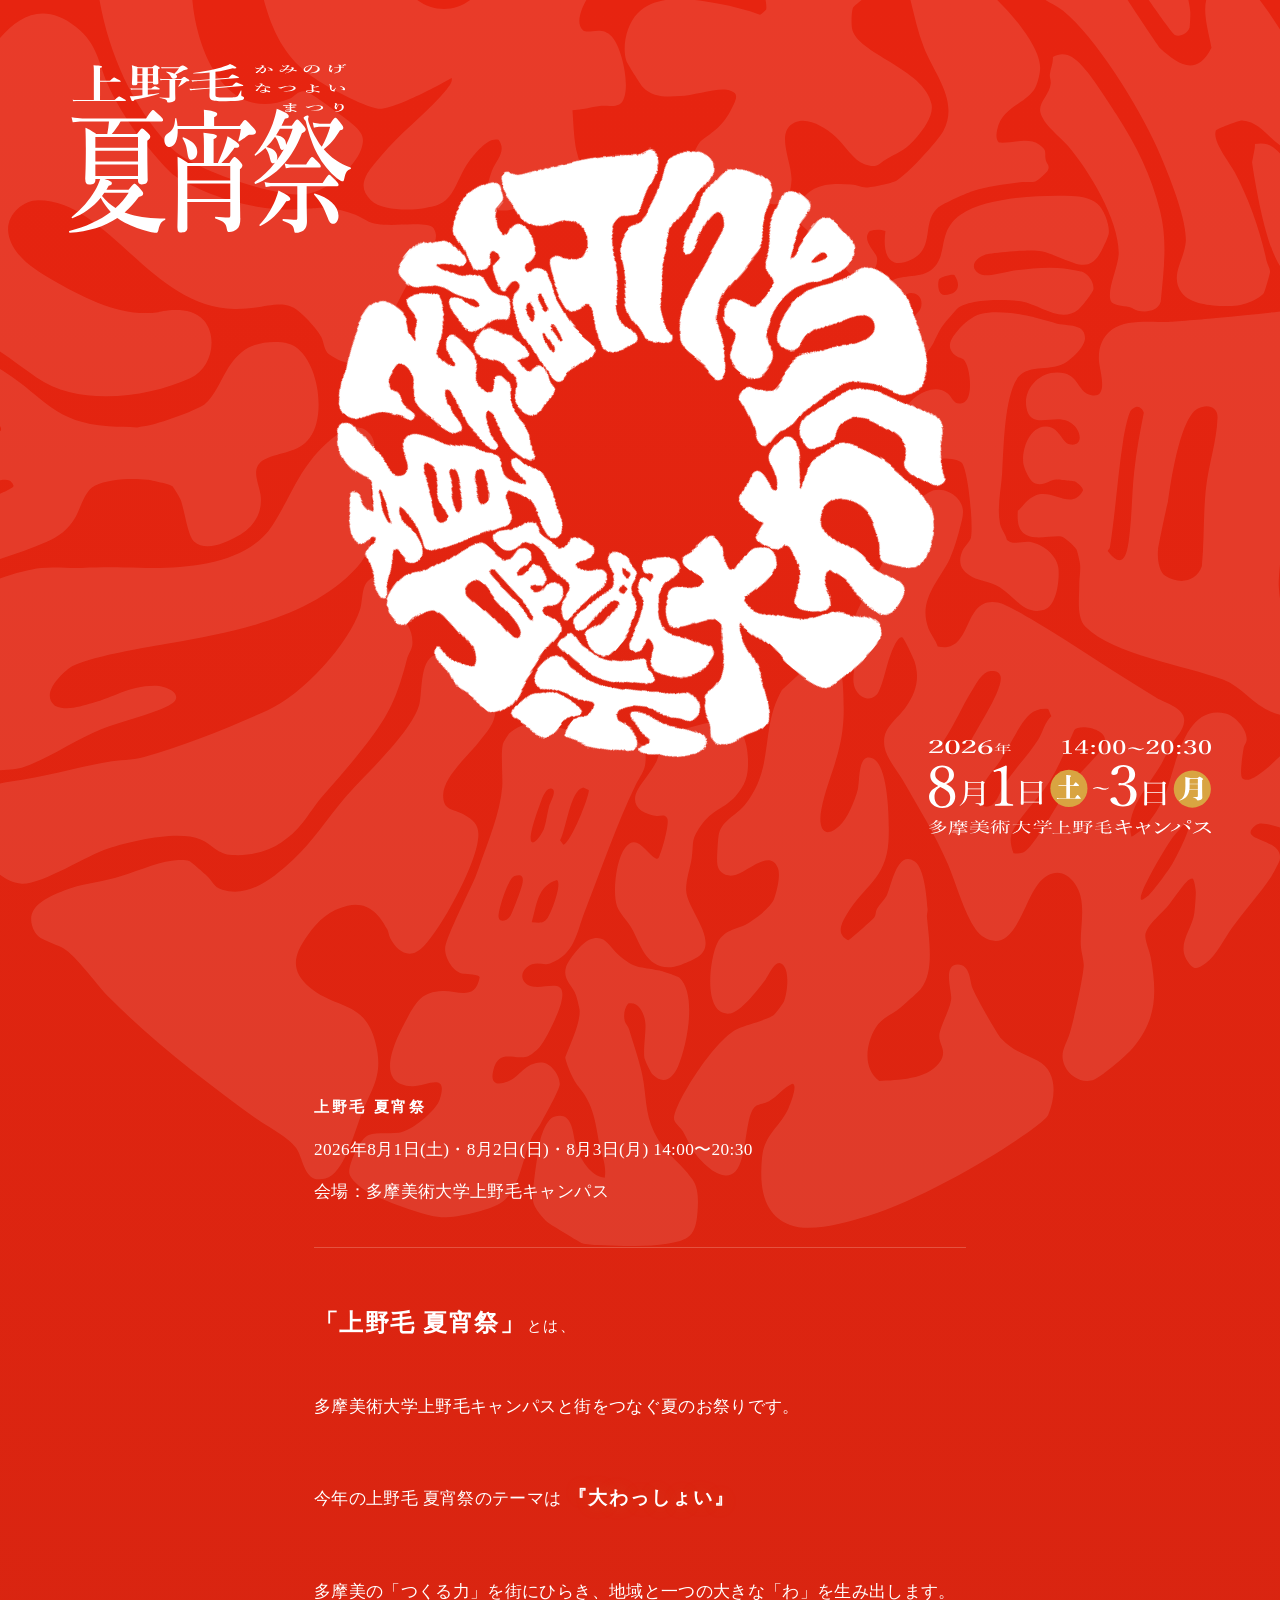
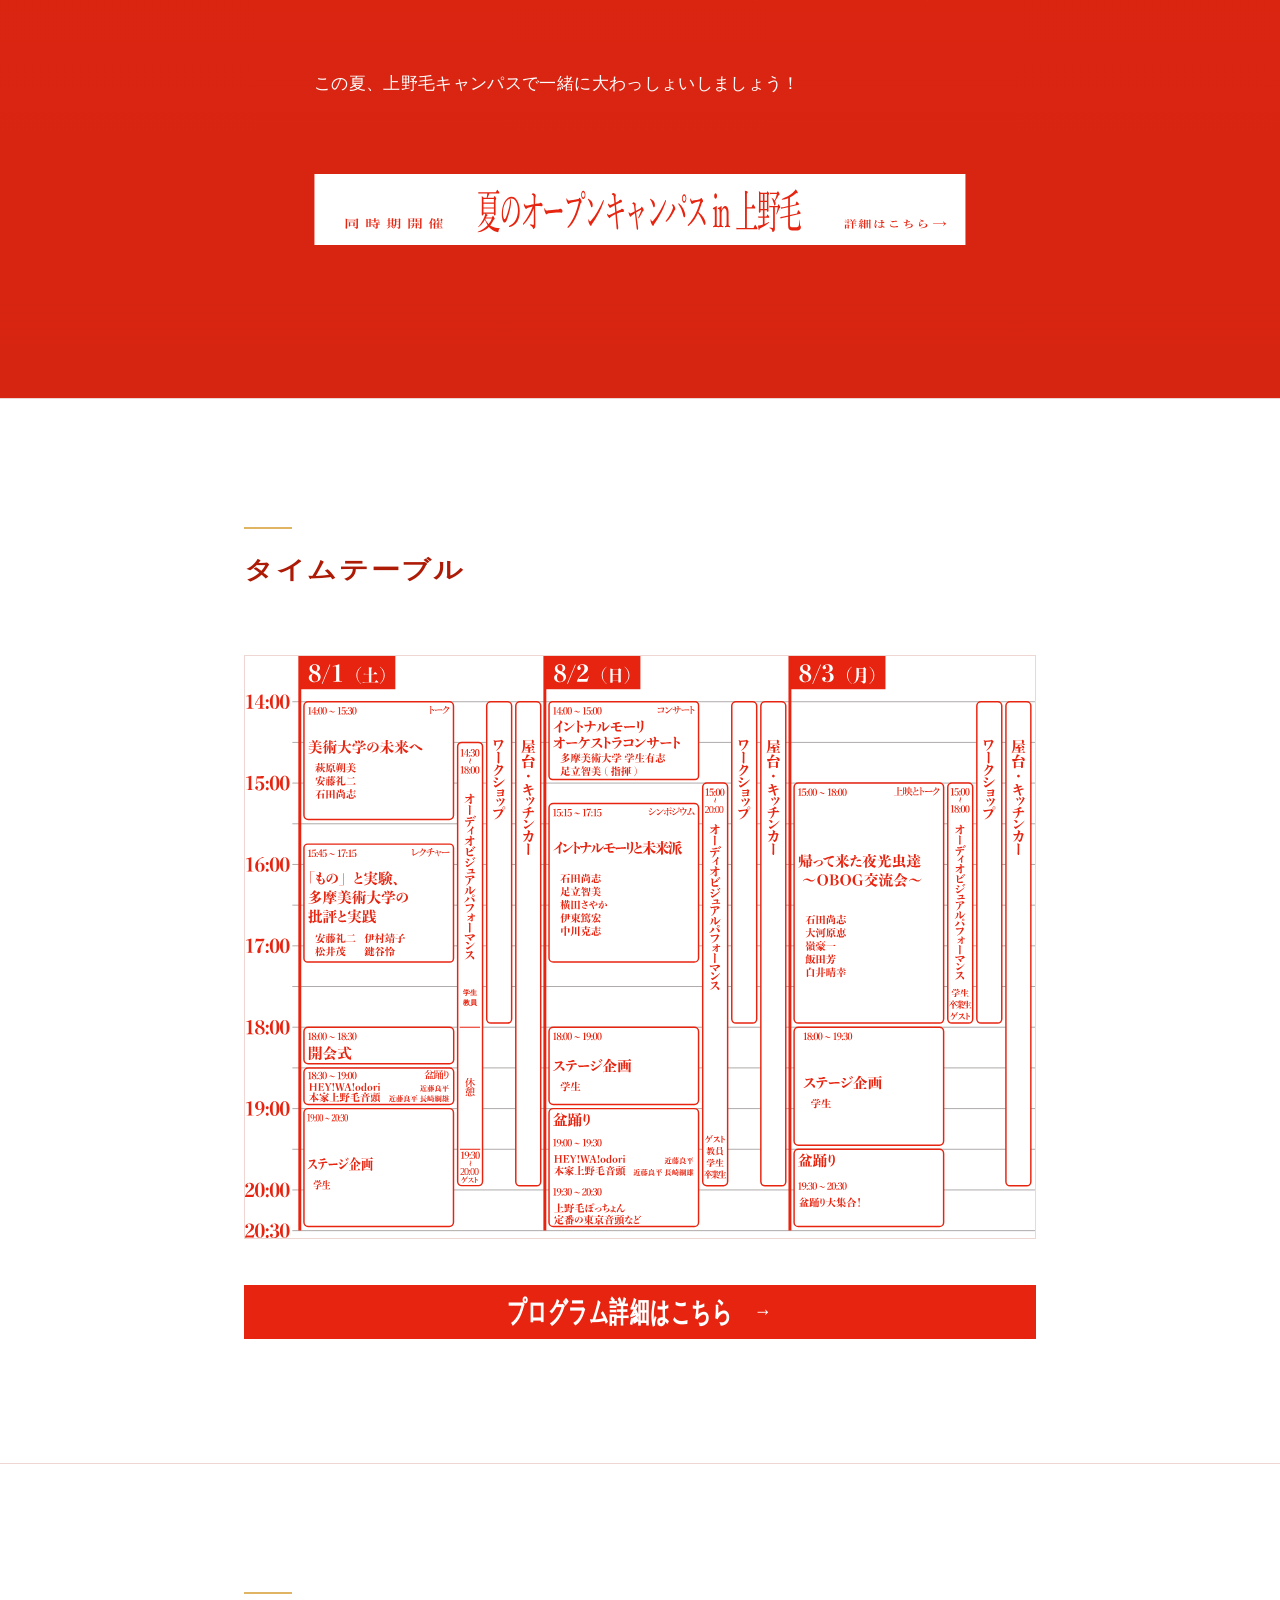
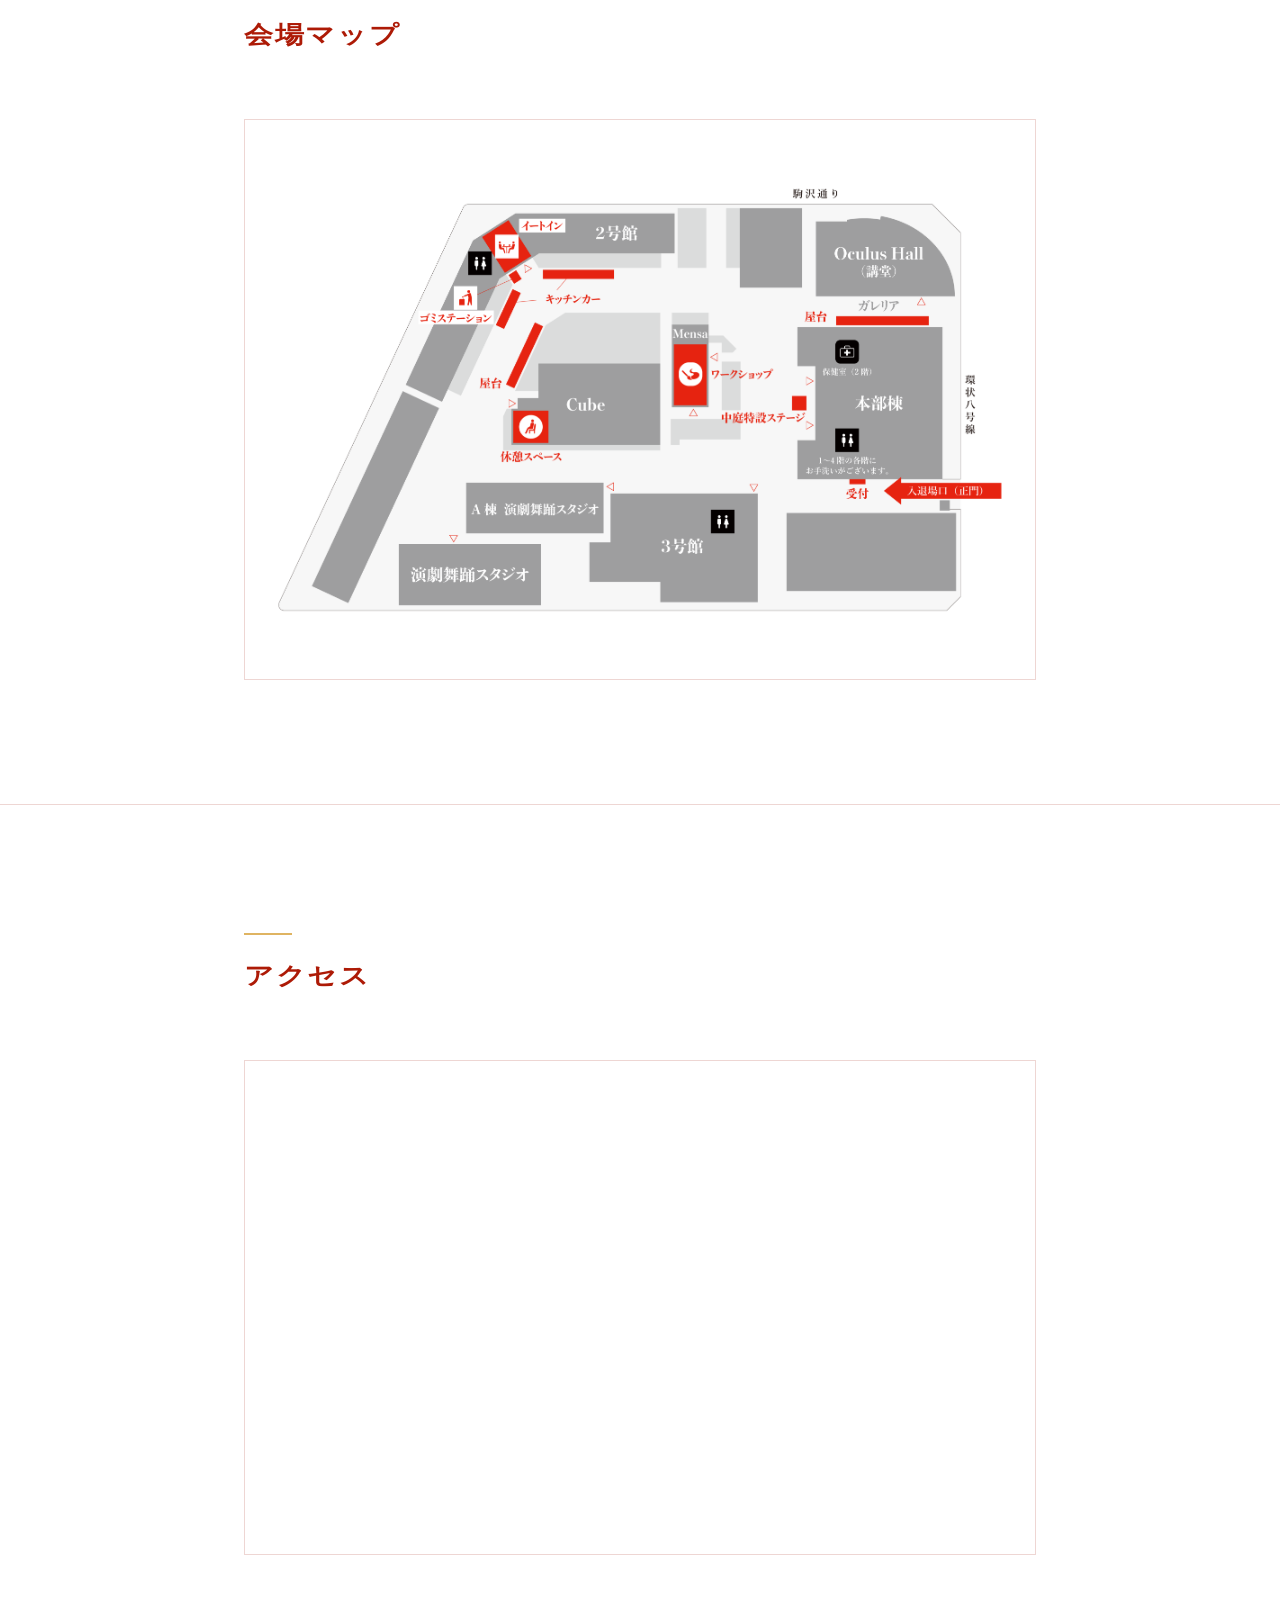
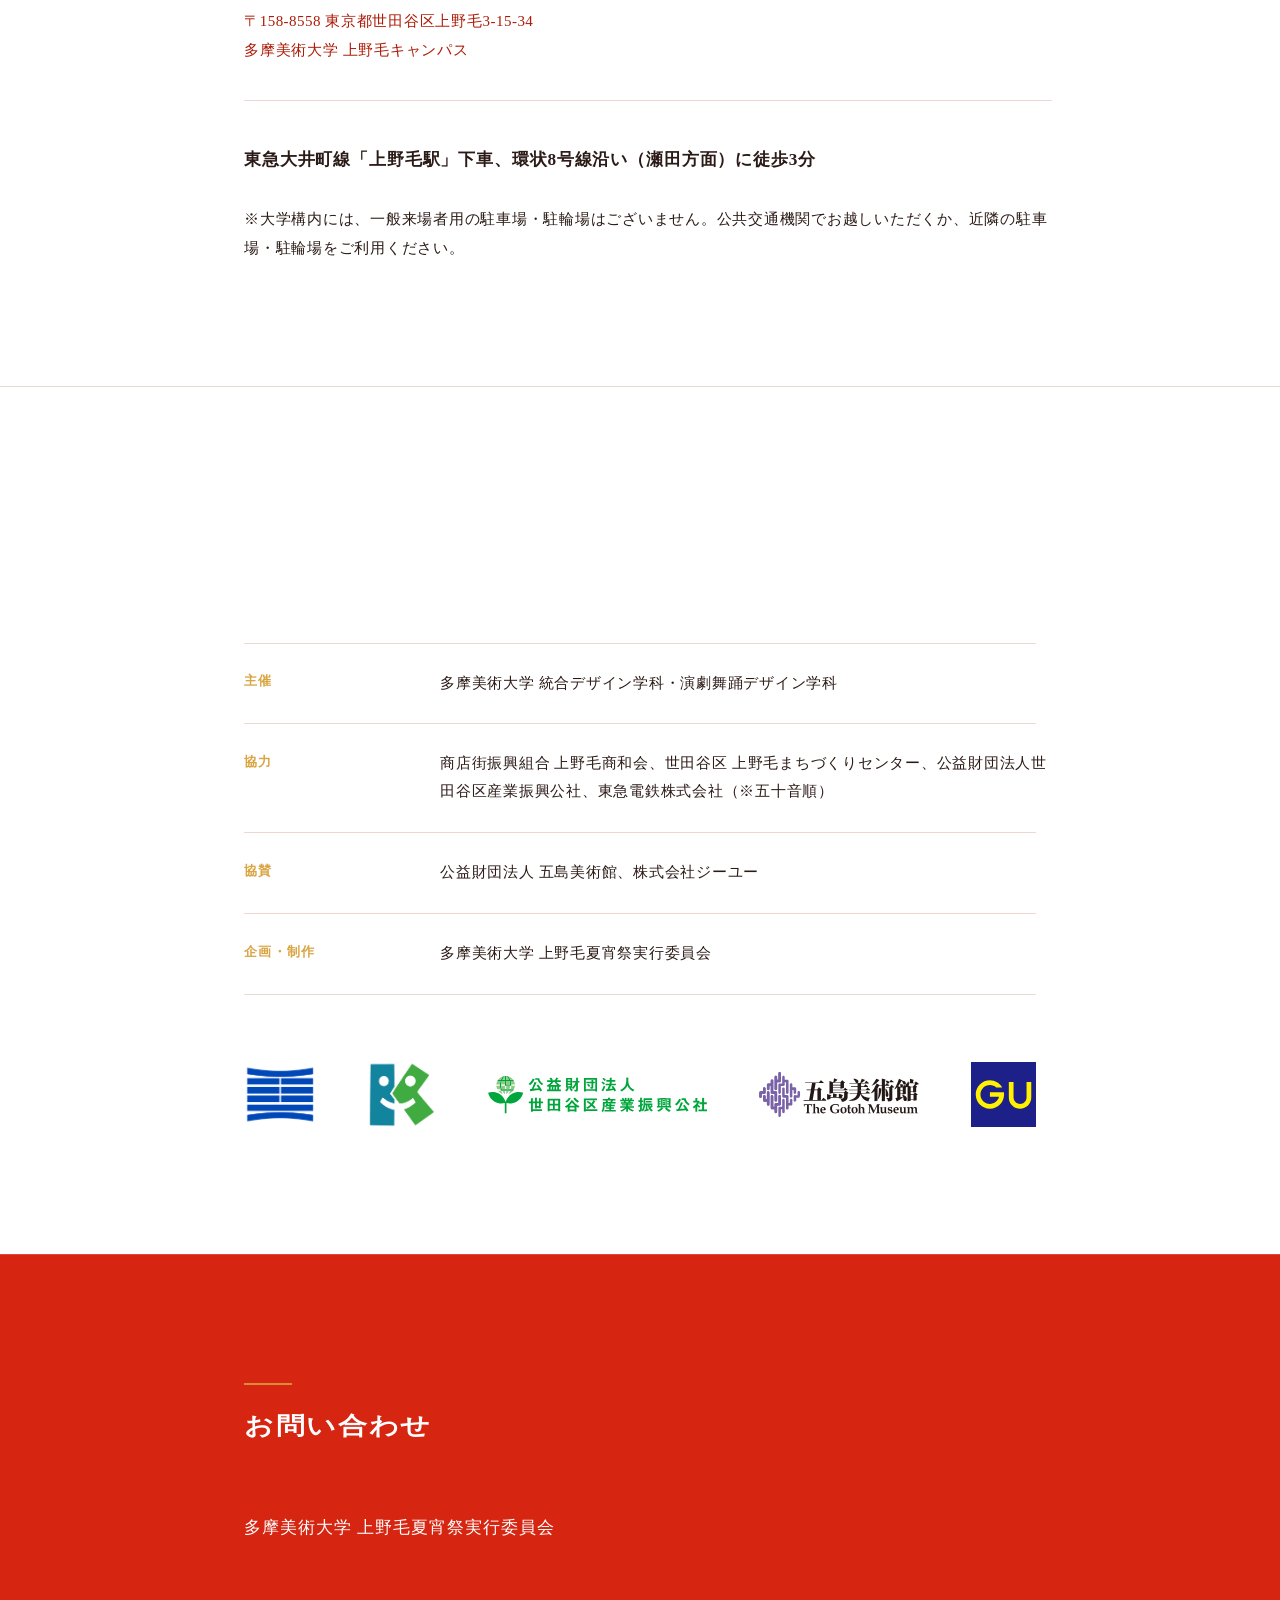
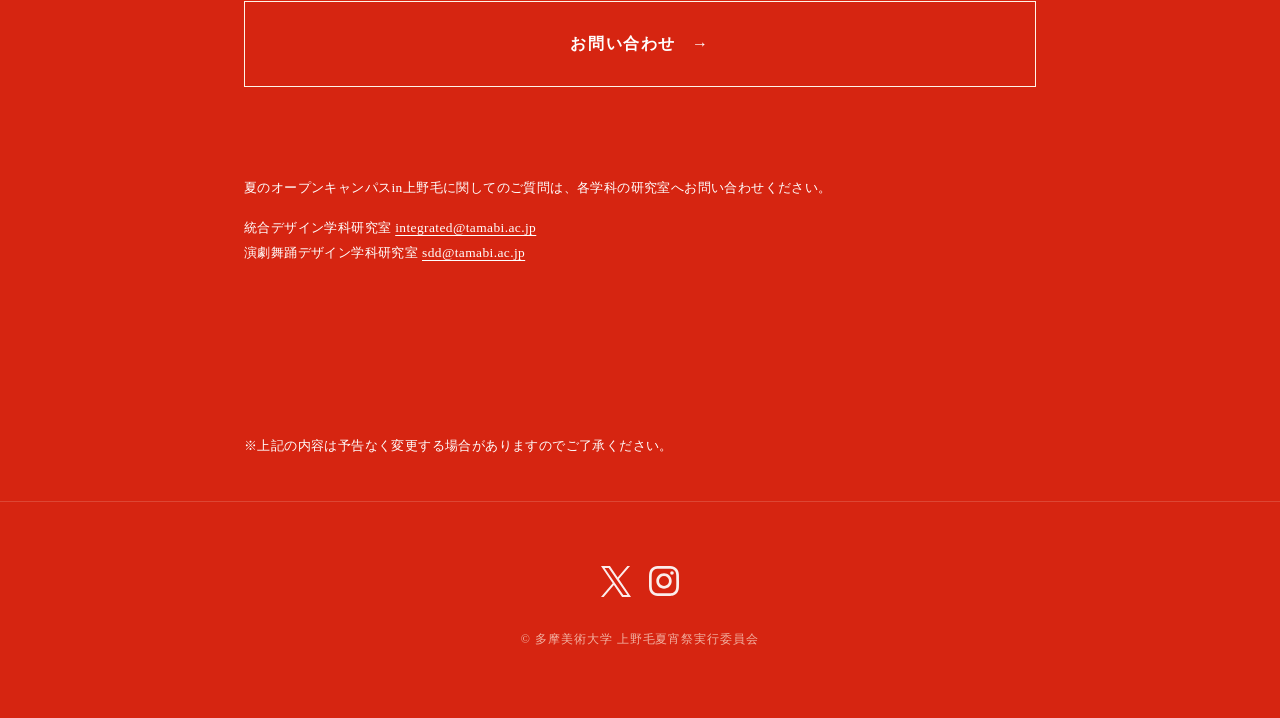
==== commit e4deba59: "Add files via upload" ====
--- a/index.html
+++ b/index.html
@@ -67,6 +67,11 @@
     </nav>
   </header>
 
+  <a class="program-detail-link program-floating-link" href="program.html" aria-label="プログラム詳細ページへ">
+    <span>プログラム詳細はこちら</span>
+    <span aria-hidden="true">→</span>
+  </a>
+
   <div class="hero-zone">
     <section id="Top" class="Top">
       <div class="Logo">
@@ -108,10 +113,9 @@
         </p>
         <p class="fade-in">この夏、上野毛キャンパスで一緒に大わっしょいしましょう！</p>
 
-        <div class="notice fade-in">
-          <span class="notice-label">同時期開催</span>
-          <span class="notice-body">夏のオープンキャンパス in 上野毛</span>
-        </div>
+        <a class="notice notice-image-link fade-in" href="https://www.tamabi.ac.jp/open-campus/time-table_k_2026/" target="_blank" rel="noopener" aria-label="夏のオープンキャンパス in 上野毛の詳細はこちら">
+          <img src="Link.svg" alt="同時期開催 夏のオープンキャンパス in 上野毛 詳細はこちら" loading="lazy" decoding="async">
+        </a>
       </div>
     </section>
   </div>
@@ -122,7 +126,7 @@
 
       <div class="timetable-wrap fade-in" id="timetableInteractive">
         <div class="timetable-stage">
-          <img src="timetable.svg" alt="2026年8月1日から8月3日までのタイムテーブル">
+          <img src="timetable.svg" alt="2026年8月1日から8月3日までのタイムテーブル" loading="lazy" decoding="async">
           <div class="timetable-hotspots" aria-label="タイムテーブル詳細"></div>
         </div>
       </div>
@@ -150,7 +154,7 @@
     <div class="section-inner">
       <h2 class="fade-in">会場マップ</h2>
       <figure class="venue-map fade-in">
-        <img src="map.png" alt="上野毛 夏宵祭 会場マップ">
+        <img src="map.png" alt="上野毛 夏宵祭 会場マップ" loading="lazy" decoding="async">
       </figure>
     </div>
   </section>
@@ -201,11 +205,11 @@
       </dl>
 
       <div class="logos fade-in">
-        <img class="logo-tamabi" src="tamabi.png" alt="多摩美術大学">
-        <img class="logo-showakai" src="showakai.png" alt="上野毛商和会">
-        <img class="logo-koeki" src="koeki.svg" alt="公益財団法人">
-        <img class="logo-goto" src="goto.svg" alt="五島美術館">
-        <img class="logo-gu" src="gu.svg" alt="ジーユー">
+        <img class="logo-tamabi" src="tamabi.png" alt="多摩美術大学" loading="lazy" decoding="async">
+        <img class="logo-showakai" src="showakai.png" alt="上野毛商和会" loading="lazy" decoding="async">
+        <img class="logo-koeki" src="koeki.svg" alt="公益財団法人" loading="lazy" decoding="async">
+        <img class="logo-goto" src="goto.svg" alt="五島美術館" loading="lazy" decoding="async">
+        <img class="logo-gu" src="gu.svg" alt="ジーユー" loading="lazy" decoding="async">
       </div>
     </div>
   </section>
@@ -241,10 +245,10 @@
     <div class="footer-inner">
       <div class="footer-social-links">
         <a href="https://x.com/natsuyoimatsuri?s=20" target="_blank" rel="noopener" aria-label="X（旧Twitter）">
-          <img src="x.svg" alt="">
+          <img src="x.svg" alt="" loading="lazy" decoding="async">
         </a>
         <a href="https://www.instagram.com/natsuyoimatsuri?utm_source=ig_web_button_share_sheet&amp;igsh=ZDNlZDc0MzIxNw==" target="_blank" rel="noopener" aria-label="Instagram">
-          <img src="Instagram.svg" alt="">
+          <img src="Instagram.svg" alt="" loading="lazy" decoding="async">
         </a>
       </div>
       <small>&copy; 多摩美術大学 上野毛夏宵祭実行委員会</small>
--- a/style.css
+++ b/style.css
@@ -2784,92 +2784,6 @@
   }
 }
 
-/* Timetable food popup */
-.timetable-modal-shop-line{
-  display: grid;
-  grid-template-columns: minmax(0, 1fr) minmax(max-content, 42%);
-  gap: 0.28em 1.1em;
-  align-items: baseline;
-}
-
-.timetable-modal-shop-item{
-  min-width: 0;
-}
-
-.timetable-modal-shop-name{
-  min-width: 0;
-  color: var(--red-ink);
-  font-weight: 700;
-  text-align: right;
-}
-
-.timetable-modal-group h4:empty{
-  display: none;
-}
-
-@media (max-width: 760px){
-  .timetable-modal-shop-line{
-    grid-template-columns: minmax(0, 1fr) minmax(7.5em, 42%);
-    gap: 0.18em 0.7em;
-  }
-}
-
-/* Hide timetable modal category label */
-.timetable-modal-kicker{
-  display: none;
-}
-
-/* Timetable modal layout without category label */
-.timetable-modal-panel{
-  grid-template-areas:
-    "title poster"
-    "meta poster"
-    "body poster";
-}
-
-.timetable-modal-panel:has(.timetable-modal-poster[hidden]){
-  grid-template-areas:
-    "title"
-    "meta"
-    "body";
-}
-
-@media (max-width: 760px){
-  .timetable-modal-panel,
-  .timetable-modal-panel:has(.timetable-modal-poster[hidden]){
-    grid-template-areas:
-      "title poster"
-      "meta poster"
-      "body body";
-  }
-
-  .timetable-modal-panel:has(.timetable-modal-poster[hidden]){
-    grid-template-columns: minmax(0, 1fr);
-    grid-template-areas:
-      "title"
-      "meta"
-      "body";
-  }
-}
-
-/* Timetable stage popup */
-.timetable-modal-shop-line.has-time{
-  grid-template-columns: max-content minmax(0, 1fr) minmax(max-content, 32%);
-}
-
-.timetable-modal-shop-time{
-  color: var(--gold);
-  font-weight: 700;
-  white-space: nowrap;
-}
-
-@media (max-width: 760px){
-  .timetable-modal-shop-line.has-time{
-    grid-template-columns: max-content minmax(0, 1fr) minmax(5em, 30%);
-    gap: 0.18em 0.55em;
-  }
-}
-
 /* Per-link hamburger menu contrast */
 .site-header .site-nav-panel a.is-over-red{
   color: #fff;
@@ -3487,247 +3401,6 @@
     justify-self: end;
     width: min(100%, 620px);
     margin-top: clamp(4px, 0.7vw, 10px);
-  }
-}
-
-/* TIMETABLE MODAL REFINED LAYOUT */
-.timetable-modal{
-  align-items: center;
-  padding: clamp(18px, 4vw, 44px);
-}
-
-.timetable-modal-panel{
-  grid-template-columns: minmax(0, 1fr) minmax(132px, 190px);
-  grid-template-areas:
-    "title poster"
-    "meta poster"
-    "body poster";
-  align-items: start;
-  gap: clamp(14px, 2vw, 22px) clamp(22px, 3.2vw, 38px);
-  width: min(100%, 820px);
-  max-height: min(86vh, 720px);
-  padding: clamp(24px, 3.2vw, 36px);
-  border: 2px solid var(--red);
-  border-radius: 8px;
-  background: #fff;
-  box-shadow: none;
-}
-
-.timetable-modal-panel:has(.timetable-modal-poster[hidden]){
-  grid-template-columns: minmax(0, 1fr);
-  grid-template-areas:
-    "title"
-    "meta"
-    "body";
-  width: min(100%, 720px);
-}
-
-.timetable-modal-close{
-  top: clamp(12px, 1.8vw, 18px);
-  right: clamp(12px, 1.8vw, 18px);
-  width: 36px;
-  height: 36px;
-  border-width: 1.5px;
-  background: #fff;
-  font-family: var(--font-body);
-  font-size: 22px;
-}
-
-.timetable-modal h3{
-  padding-right: 44px;
-  color: var(--red-ink);
-  font-size: clamp(22px, 2.4vw, 30px);
-  line-height: 1.42;
-  letter-spacing: 0.04em;
-}
-
-.timetable-modal-meta{
-  width: fit-content;
-  max-width: 100%;
-  grid-template-columns: max-content minmax(0, 1fr);
-  gap: 0.36em 0.9em;
-  padding: 0;
-  border: 0;
-  border-radius: 0;
-  background: transparent;
-  font-size: clamp(13.5px, 1vw, 15px);
-  line-height: 1.65;
-}
-
-.timetable-modal-meta dt{
-  color: var(--gold);
-  font-weight: 800;
-  white-space: nowrap;
-}
-
-.timetable-modal-meta dd{
-  min-width: 0;
-  color: rgba(40, 27, 22, 0.78);
-  font-weight: 600;
-}
-
-.timetable-modal-body{
-  gap: clamp(12px, 1.8vw, 18px);
-  color: rgba(40, 27, 22, 0.78);
-  font-size: clamp(14px, 1.04vw, 15.5px);
-  line-height: 1.78;
-}
-
-.timetable-modal-group{
-  gap: 0.52em;
-}
-
-.timetable-modal-group + .timetable-modal-group{
-  padding-top: clamp(12px, 1.8vw, 18px);
-  border-top: 1px solid rgba(173, 26, 6, 0.13);
-}
-
-.timetable-modal-group h4{
-  color: var(--red-ink);
-  font-size: clamp(14px, 1.02vw, 15.5px);
-  font-weight: 800;
-  line-height: 1.45;
-}
-
-.timetable-modal-group ul{
-  display: grid;
-  gap: 0.34em;
-  margin: 0;
-  padding: 0;
-  list-style: none;
-}
-
-.timetable-modal-group li{
-  min-width: 0;
-}
-
-.timetable-modal-poster{
-  align-self: start;
-  width: 100%;
-  padding-top: 42px;
-}
-
-.timetable-modal-poster img{
-  width: 100%;
-  max-height: min(50vh, 320px);
-  object-fit: contain;
-}
-
-.timetable-modal-shop-line,
-.timetable-modal-shop-line.has-time{
-  display: grid;
-  align-items: baseline;
-  gap: 0.32em 1em;
-  padding: 0.28em 0;
-  border-bottom: 1px solid rgba(173, 26, 6, 0.12);
-}
-
-.timetable-modal-shop-line{
-  grid-template-columns: minmax(0, 1fr) minmax(9em, 34%);
-}
-
-.timetable-modal-shop-line.has-time{
-  grid-template-columns: max-content minmax(0, 1fr) minmax(8em, 30%);
-}
-
-.timetable-modal-shop-time{
-  color: var(--gold);
-  font-weight: 800;
-  white-space: nowrap;
-}
-
-.timetable-modal-shop-item{
-  min-width: 0;
-}
-
-.timetable-modal-shop-name{
-  min-width: 0;
-  color: var(--red-ink);
-  font-weight: 800;
-  text-align: right;
-}
-
-@media (max-width: 760px){
-  .timetable-modal{
-    align-items: center;
-    justify-items: center;
-    padding: 14px;
-  }
-
-  .timetable-modal-panel,
-  .timetable-modal-panel:has(.timetable-modal-poster[hidden]){
-    grid-template-columns: minmax(0, 1fr) minmax(88px, 30vw);
-    grid-template-areas:
-      "title poster"
-      "meta poster"
-      "body body";
-    width: min(100%, 520px);
-    max-height: 86vh;
-    gap: 12px 14px;
-    padding: 22px 16px 18px;
-    border-radius: 8px;
-  }
-
-  .timetable-modal h3{
-    padding-right: 40px;
-    font-size: clamp(19px, 5.8vw, 24px);
-    line-height: 1.42;
-  }
-
-  .timetable-modal-meta{
-    width: 100%;
-    grid-template-columns: max-content minmax(0, 1fr);
-    padding: 0;
-    font-size: 13px;
-  }
-
-  .timetable-modal-poster{
-    justify-self: end;
-    width: min(30vw, 132px);
-    padding-top: 38px;
-    padding-right: 0;
-  }
-
-  .timetable-modal-panel:has(.timetable-modal-poster[hidden]){
-    grid-template-columns: minmax(0, 1fr);
-    grid-template-areas:
-      "title"
-      "meta"
-      "body";
-  }
-
-  .timetable-modal-poster[hidden]{
-    display: none;
-  }
-
-  .timetable-modal-poster img{
-    max-height: 22vh;
-  }
-
-  .timetable-modal-body{
-    font-size: 13.6px;
-    line-height: 1.72;
-  }
-
-  .timetable-modal-shop-line,
-  .timetable-modal-shop-line.has-time{
-    gap: 0.16em 0.72em;
-  }
-
-  .timetable-modal-shop-line{
-    grid-template-columns: minmax(0, 1fr) minmax(7.2em, 38%);
-  }
-
-  .timetable-modal-shop-line.has-time{
-    grid-template-columns: max-content minmax(0, 1fr);
-  }
-
-  .timetable-modal-shop-line.has-time .timetable-modal-shop-name{
-    grid-column: 2;
-  }
-
-  .timetable-modal-shop-name{
-    text-align: right;
   }
 }
 
@@ -4918,3 +4591,562 @@
     order: 4;
   }
 }
+
+/* REQUESTED PROGRAM ALIGNMENT FINAL */
+.location-layout #bon-dance .program-title-row:not(:has(h4)){
+  display: none;
+}
+
+.location-layout #bon-dance .location-main{
+  padding-top: 0;
+}
+
+.location-layout #bon-dance .location-detail{
+  margin-top: 0;
+  padding-top: 0;
+  line-height: 1.45;
+}
+
+@media (min-width: 761px){
+  .location-layout #bon-dance .location-event,
+  .location-layout #bon-dance .location-event.has-media{
+    align-items: start;
+  }
+
+  .location-layout #bon-dance .location-schedule,
+  .location-layout #bon-dance .location-main{
+    align-self: start;
+  }
+
+  .location-layout #stage .stage-act-grid{
+    grid-template-columns: minmax(0, 1.15fr) minmax(0, 0.85fr);
+    column-gap: clamp(26px, 4vw, 54px);
+  }
+
+  .location-layout #stage .stage-act-title,
+  .location-layout #stage .stage-act-grid .shop-name{
+    white-space: nowrap;
+    word-break: keep-all;
+    overflow-wrap: normal;
+    font-size: clamp(14px, 1vw, 15.5px);
+  }
+}
+
+@media (max-width: 760px){
+  .location-layout #bon-dance .location-event,
+  .location-layout #bon-dance .location-event.has-media{
+    grid-template-columns: 1fr;
+    row-gap: 0.28em;
+  }
+
+  .location-layout #bon-dance .bon-dance-poster{
+    order: 1;
+  }
+
+  .location-layout #bon-dance .location-schedule{
+    order: 2;
+  }
+
+  .location-layout #bon-dance .location-detail{
+    order: 3;
+    margin-top: 0.08em;
+  }
+
+  .location-layout #stage .stage-act-title,
+  .location-layout #stage .stage-act-grid .shop-name{
+    word-break: keep-all;
+    overflow-wrap: normal;
+  }
+}
+
+/* COURTYARD STAGE LOCATION BLOCK */
+.location-layout #stage.courtyard-stage-block .location-list{
+  padding-top: clamp(10px, 1.4vw, 16px);
+}
+
+.location-layout #stage.courtyard-stage-block .location-event,
+.location-layout #stage.courtyard-stage-block .location-event + .location-event{
+  border-top: 0;
+}
+
+.location-layout #stage.courtyard-stage-block .stage-program-event .location-hours{
+  display: none;
+}
+
+.location-layout #stage.courtyard-stage-block .bon-dance-event .location-hours{
+  display: block;
+}
+
+.location-layout #stage.courtyard-stage-block .bon-dance-event .program-title-row:not(:has(h4)),
+.location-layout #stage.courtyard-stage-block .stage-program-group .program-title-row:not(:has(h4)){
+  display: none;
+}
+
+.location-layout #stage.courtyard-stage-block .courtyard-program-group{
+  padding-block: clamp(16px, 2vw, 24px);
+}
+
+.location-layout #stage.courtyard-stage-block .courtyard-program-group + .courtyard-program-group{
+  margin-top: clamp(10px, 1.4vw, 16px);
+}
+
+.location-layout #stage.courtyard-stage-block .courtyard-group-head h4{
+  margin: 0;
+  color: var(--ink);
+  font-size: clamp(21px, 1.65vw, 26px);
+  font-weight: 800;
+  line-height: 1.24;
+  letter-spacing: 0.025em;
+}
+
+.location-layout #stage.courtyard-stage-block .bon-dance-event .location-detail{
+  margin-top: 0;
+  padding-top: 0;
+  color: rgba(40, 27, 22, 0.62);
+  font-weight: 500;
+  line-height: 1.45;
+}
+
+.location-layout #stage.courtyard-stage-block .bon-dance-poster img{
+  display: block;
+  width: 100%;
+  height: auto;
+}
+
+@media (min-width: 761px){
+  .location-layout #stage.courtyard-stage-block .location-list{
+    padding-right: clamp(22px, 3vw, 34px);
+  }
+
+  .location-layout #stage.courtyard-stage-block .stage-act-grid{
+    grid-template-columns: minmax(0, 1.2fr) minmax(0, 0.8fr);
+    column-gap: clamp(26px, 4vw, 54px);
+    max-width: 50em;
+  }
+
+  .location-layout #stage.courtyard-stage-block .stage-act-title,
+  .location-layout #stage.courtyard-stage-block .stage-act-grid .shop-name{
+    white-space: nowrap;
+    word-break: keep-all;
+    overflow-wrap: normal;
+    font-size: clamp(14px, 1vw, 15.5px);
+  }
+}
+
+@media (max-width: 760px){
+  .location-layout #stage.courtyard-stage-block .location-event,
+  .location-layout #stage.courtyard-stage-block .location-event.has-media{
+    grid-template-columns: 1fr;
+    row-gap: 0.34em;
+    column-gap: 0;
+    padding-block: 13px;
+  }
+
+  .location-layout #stage.courtyard-stage-block .courtyard-program-group{
+    padding-block: 14px;
+  }
+
+  .location-layout #stage.courtyard-stage-block .courtyard-group-head{
+    display: block;
+    margin-bottom: 0.62em;
+  }
+
+  .location-layout #stage.courtyard-stage-block .courtyard-group-head h4{
+    font-size: 20px;
+    line-height: 1.28;
+  }
+
+  .location-layout #stage.courtyard-stage-block .bon-dance-group{
+    display: block;
+  }
+
+  .location-layout #stage.courtyard-stage-block .bon-dance-group .bon-dance-poster{
+    width: min(62vw, 238px);
+    max-width: none;
+    margin: 0.58em 0 0.82em;
+  }
+
+  .location-layout #stage.courtyard-stage-block .stage-program-group .stage-act-grid{
+    display: grid;
+    grid-template-columns: 1fr;
+    gap: 0;
+    width: 100%;
+    max-width: 100%;
+    overflow: visible;
+    justify-items: stretch;
+    text-align: left;
+  }
+
+  .location-layout #stage.courtyard-stage-block .stage-program-group .stage-act-title,
+  .location-layout #stage.courtyard-stage-block .stage-program-group .stage-act-grid .shop-name{
+    display: block;
+    justify-self: stretch;
+    width: 100%;
+    min-width: 0;
+    padding-left: 0;
+    padding-right: 0;
+    white-space: normal;
+    word-break: keep-all;
+    overflow-wrap: anywhere;
+    text-align: left;
+  }
+
+  .location-layout #stage.courtyard-stage-block .stage-program-group .stage-act-title{
+    padding-bottom: 0.08em;
+    border-bottom: 0;
+  }
+
+  .location-layout #stage.courtyard-stage-block .stage-program-group .stage-act-grid .shop-name{
+    padding-top: 0;
+    padding-bottom: 0.46em;
+    border-bottom: 1px solid rgba(173, 26, 6, 0.12);
+  }
+}
+
+/* PROGRAM HERO TOP SPACING REFINEMENT */
+@media (min-width: 761px){
+  .program-page main{
+    padding-top: clamp(82px, 7vw, 104px);
+  }
+
+  .location-layout .program-inner{
+    padding-top: clamp(24px, 3.2vw, 42px);
+  }
+
+  .program-page-hero{
+    row-gap: clamp(24px, 2.7vw, 36px);
+    margin-bottom: clamp(42px, 5vw, 64px);
+  }
+
+  .program-page .program-filter-panel{
+    padding-top: 0;
+  }
+}
+
+@media (max-width: 760px){
+  .location-layout .program-inner{
+    padding-top: 28px;
+  }
+
+  .program-page-hero{
+    row-gap: 22px;
+  }
+}
+
+/* OPEN CAMPUS NOTICE LINK */
+.notice-link{
+  display: inline-flex;
+  align-items: center;
+  justify-content: center;
+  margin-top: 0.55em;
+  color: #fff;
+  font-size: clamp(13px, 1vw, 15px);
+  line-height: 1.5;
+  letter-spacing: 0.04em;
+  text-decoration: underline;
+  text-decoration-thickness: 1px;
+  text-underline-offset: 0.28em;
+  transition: opacity 0.25s var(--ease-soft);
+}
+
+.notice-link:hover,
+.notice-link:focus-visible{
+  opacity: 0.72;
+}
+
+@media (max-width: 760px){
+  .notice-link{
+    max-width: 18em;
+    font-size: clamp(12px, 3.4vw, 14px);
+    text-align: center;
+  }
+}
+
+/* COURTYARD TITLE ALIGNMENT FIX */
+@media (min-width: 761px){
+  .location-layout #stage.courtyard-stage-block{
+    --courtyard-date-column: clamp(172px, 14.6vw, 188px);
+    --courtyard-column-gap: clamp(26px, 3.6vw, 48px);
+  }
+
+  .location-layout #stage.courtyard-stage-block .opening-event,
+  .location-layout #stage.courtyard-stage-block .bon-dance-group .location-event,
+  .location-layout #stage.courtyard-stage-block .stage-program-group .location-event{
+    display: grid;
+    grid-template-columns: var(--courtyard-date-column) minmax(0, 1fr);
+    column-gap: var(--courtyard-column-gap);
+    align-items: start;
+  }
+
+  .location-layout #stage.courtyard-stage-block .bon-dance-group,
+  .location-layout #stage.courtyard-stage-block .stage-program-group{
+    display: grid;
+    column-gap: var(--courtyard-column-gap);
+    align-items: start;
+  }
+
+  .location-layout #stage.courtyard-stage-block .bon-dance-group{
+    grid-template-columns: var(--courtyard-date-column) minmax(0, 1fr) minmax(150px, 230px);
+  }
+
+  .location-layout #stage.courtyard-stage-block .stage-program-group{
+    grid-template-columns: var(--courtyard-date-column) minmax(0, 1fr);
+  }
+
+  .location-layout #stage.courtyard-stage-block .bon-dance-group .courtyard-group-head,
+  .location-layout #stage.courtyard-stage-block .stage-program-group .courtyard-group-head{
+    display: contents;
+  }
+
+  .location-layout #stage.courtyard-stage-block .bon-dance-group .courtyard-group-head h4,
+  .location-layout #stage.courtyard-stage-block .stage-program-group .courtyard-group-head h4{
+    grid-column: 2;
+    margin: 0 0 clamp(10px, 1.4vw, 16px);
+  }
+
+  .location-layout #stage.courtyard-stage-block .bon-dance-group .bon-dance-poster{
+    grid-column: 3;
+    grid-row: 1 / span 4;
+    align-self: start;
+    justify-self: end;
+    width: 100%;
+    max-width: 230px;
+    margin: 0;
+  }
+
+  .location-layout #stage.courtyard-stage-block .bon-dance-group .location-event,
+  .location-layout #stage.courtyard-stage-block .stage-program-group .location-event{
+    grid-column: 1 / 3;
+  }
+
+  .location-layout #stage.courtyard-stage-block .stage-program-group .location-event{
+    grid-column: 1 / -1;
+  }
+}
+
+@media (max-width: 760px){
+  .location-layout #stage.courtyard-stage-block .opening-event .location-main,
+  .location-layout #stage.courtyard-stage-block .courtyard-group-head{
+    padding-left: 0;
+    margin-left: 0;
+  }
+
+  .location-layout #stage.courtyard-stage-block .opening-event .program-title-row h4,
+  .location-layout #stage.courtyard-stage-block .courtyard-group-head h4{
+    margin-left: 0;
+    text-align: left;
+  }
+}
+
+/* PROGRAM DETAIL LINK EMPHASIS */
+.program-detail-link{
+  min-height: clamp(44px, 4.2vw, 58px);
+  padding-block: 0;
+  border: 0;
+  background: var(--red);
+  color: #fff;
+  font-size: clamp(17px, 1.45vw, 23px);
+  font-weight: 800;
+  letter-spacing: 0.08em;
+  overflow: hidden;
+}
+
+.program-detail-link span:first-child{
+  display: inline-block;
+  transform: scaleY(1.58);
+  transform-origin: center;
+}
+
+.program-detail-link span[aria-hidden="true"]{
+  display: inline-block;
+  margin-left: 0.36em;
+  font-size: 0.96em;
+  line-height: 1;
+  transform: scaleY(1.2);
+  transform-origin: center;
+}
+
+.program-detail-link:hover,
+.program-detail-link:focus-visible{
+  border-color: transparent;
+  background: var(--red);
+  color: #fff;
+  opacity: 0.78;
+}
+
+.program-floating-link{
+  position: fixed;
+  right: clamp(18px, 2.8vw, 42px);
+  bottom: calc(env(safe-area-inset-bottom) + clamp(18px, 2.8vw, 38px));
+  z-index: 95;
+  width: min(30vw, 320px);
+  min-width: 230px;
+  min-height: 44px;
+  margin: 0;
+  padding: 0 1.25em 2px;
+  font-size: clamp(13.5px, 1vw, 17px);
+  box-shadow: none;
+}
+
+.program-floating-link span:first-child{
+  transform: scaleY(1.5);
+}
+
+@media (max-width: 760px){
+  .program-detail-link{
+    min-height: 46px;
+    font-size: clamp(15px, 4.2vw, 18px);
+  }
+
+  .program-floating-link{
+    right: 14px;
+    bottom: calc(env(safe-area-inset-bottom) + 14px);
+    width: min(72vw, 270px);
+    min-width: 0;
+    min-height: 42px;
+    padding-inline: 1em;
+    font-size: clamp(12.5px, 3.4vw, 15px);
+  }
+}
+
+/* OPEN CAMPUS NOTICE SVG */
+.notice-image-link{
+  display: block;
+  width: 100%;
+  margin-top: clamp(48px, 6vw, 72px);
+  padding: 0;
+  border: 0;
+  background: transparent;
+  line-height: 0;
+  text-decoration: none;
+}
+
+.notice-image-link img{
+  display: block;
+  width: 100%;
+  height: auto;
+}
+
+.notice-image-link:hover,
+.notice-image-link:focus-visible{
+  opacity: 0.78;
+}
+
+@media (max-width: 760px){
+  .notice-image-link{
+    margin-top: clamp(38px, 10vw, 52px);
+  }
+}
+
+/* LINK HOVER INVERSION */
+.program-detail-link:hover,
+.program-detail-link:focus-visible{
+  border: 1.5px solid var(--red);
+  background: #fff;
+  color: var(--red);
+  opacity: 1;
+}
+
+.notice-image-link{
+  position: relative;
+  overflow: hidden;
+}
+
+.notice-image-link::after{
+  content: "";
+  position: absolute;
+  inset: 0;
+  background: url("Link-hover.svg") center / 100% 100% no-repeat;
+  opacity: 0;
+  pointer-events: none;
+  transition: opacity 0.25s var(--ease-soft);
+}
+
+.notice-image-link img{
+  transition: opacity 0.25s var(--ease-soft);
+}
+
+.notice-image-link:hover,
+.notice-image-link:focus-visible{
+  opacity: 1;
+}
+
+.notice-image-link:hover::after,
+.notice-image-link:focus-visible::after{
+  opacity: 1;
+}
+
+.notice-image-link:hover img,
+.notice-image-link:focus-visible img{
+  opacity: 0;
+}
+
+/* FLOATING PROGRAM LINK CONTRAST AND VISIBILITY */
+.program-floating-link{
+  opacity: 0;
+  visibility: hidden;
+  transform: translateY(12px);
+  pointer-events: none;
+  transition: opacity 0.7s var(--ease-out),
+    visibility 0s linear 0.7s,
+    transform 0.7s var(--ease-out),
+    background-color 0.25s var(--ease-soft),
+    border-color 0.25s var(--ease-soft),
+    color 0.25s var(--ease-soft);
+}
+
+.program-floating-link.is-visible{
+  opacity: 1;
+  visibility: visible;
+  transform: translateY(0);
+  pointer-events: auto;
+  transition-delay: 0s;
+}
+
+.program-floating-link.is-over-light,
+.program-floating-link.is-over-light:link,
+.program-floating-link.is-over-light:visited{
+  border-color: var(--red);
+  background: var(--red);
+  color: #fff;
+}
+
+.program-floating-link.is-over-red,
+.program-floating-link.is-over-red:link,
+.program-floating-link.is-over-red:visited{
+  border-color: #fff;
+  background: #fff;
+  color: var(--red);
+}
+
+.program-floating-link.is-over-light:hover,
+.program-floating-link.is-over-light:focus-visible{
+  border-color: var(--red);
+  background: #fff;
+  color: var(--red);
+  opacity: 1;
+}
+
+.program-floating-link.is-over-red:hover,
+.program-floating-link.is-over-red:focus-visible{
+  border-color: #fff;
+  background: var(--red);
+  color: #fff;
+  opacity: 1;
+}
+
+.program-floating-link:not(.is-visible),
+.program-floating-link:not(.is-visible):link,
+.program-floating-link:not(.is-visible):visited,
+.program-floating-link:not(.is-visible).is-over-light,
+.program-floating-link:not(.is-visible).is-over-red,
+.program-floating-link:not(.is-visible).is-over-light:link,
+.program-floating-link:not(.is-visible).is-over-red:link,
+.program-floating-link:not(.is-visible).is-over-light:visited,
+.program-floating-link:not(.is-visible).is-over-red:visited{
+  opacity: 0 !important;
+  visibility: hidden;
+  transform: translateY(12px);
+  pointer-events: none !important;
+}
+
